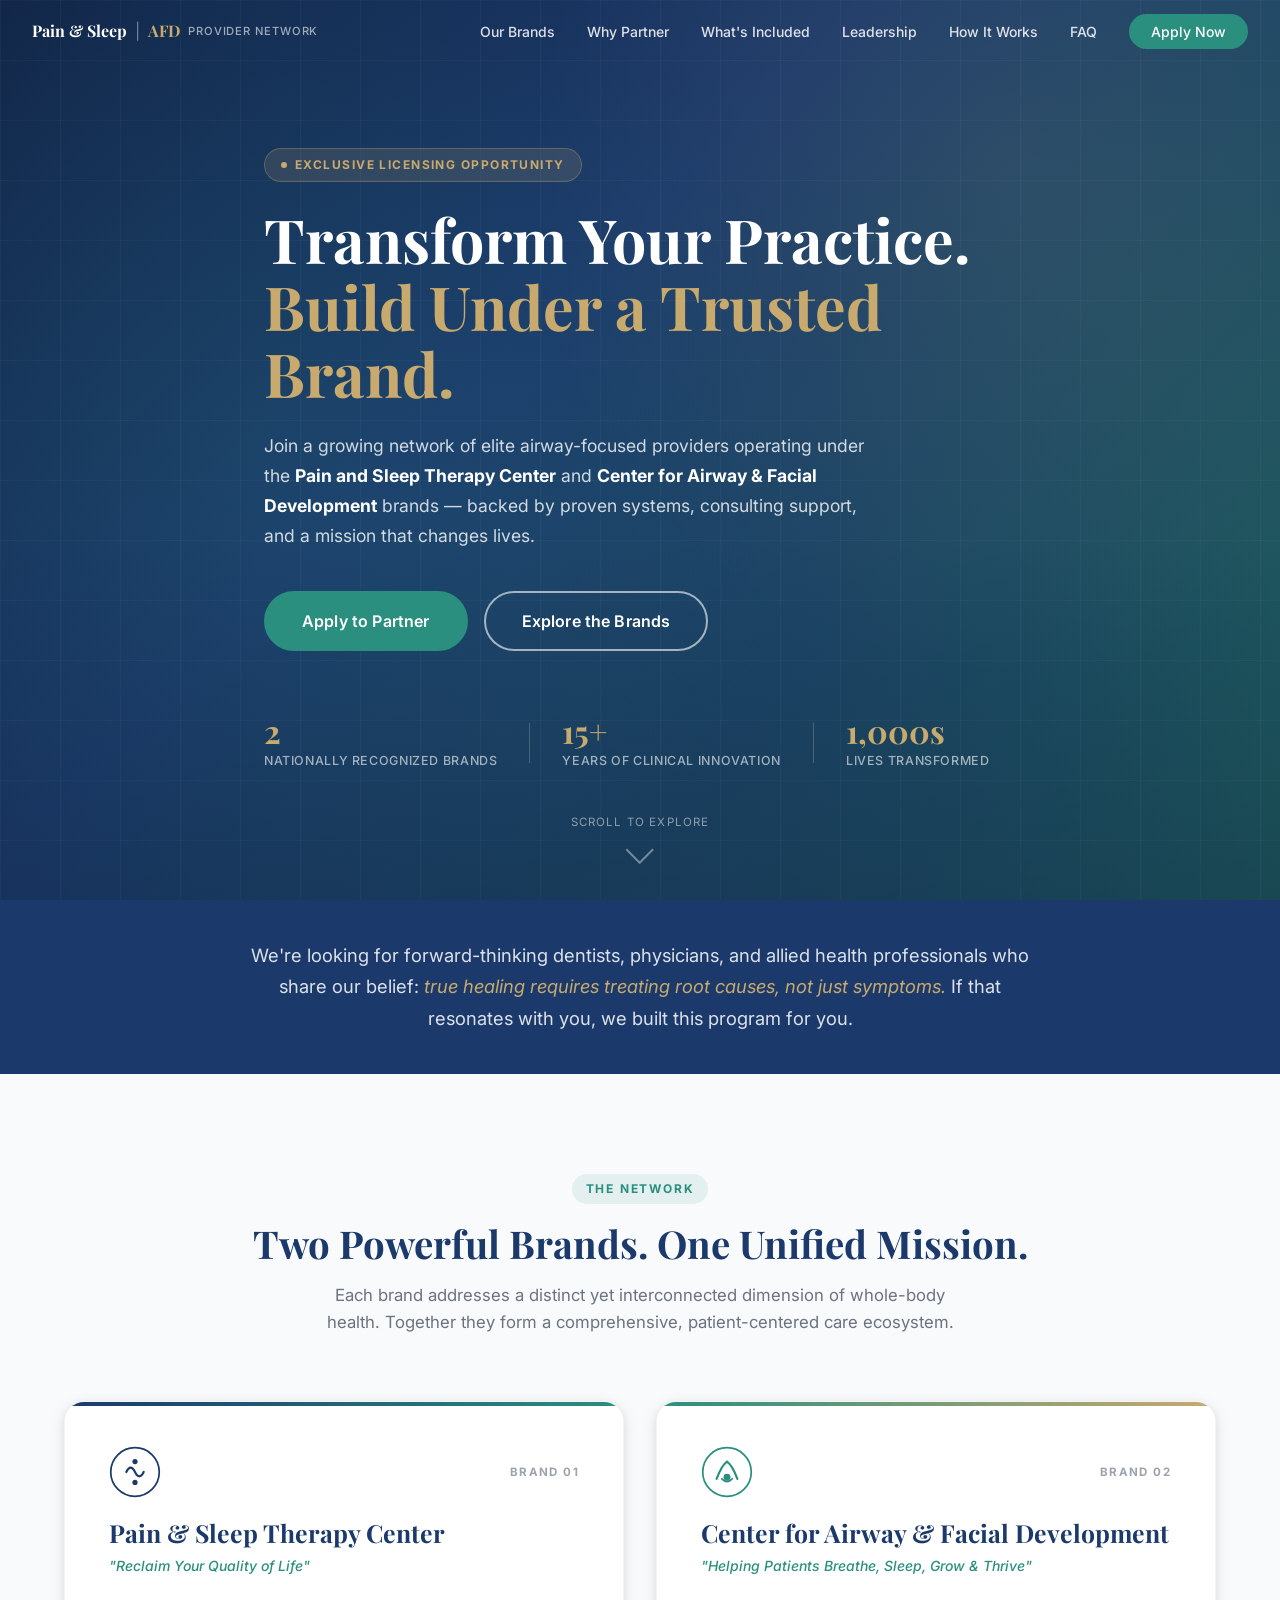
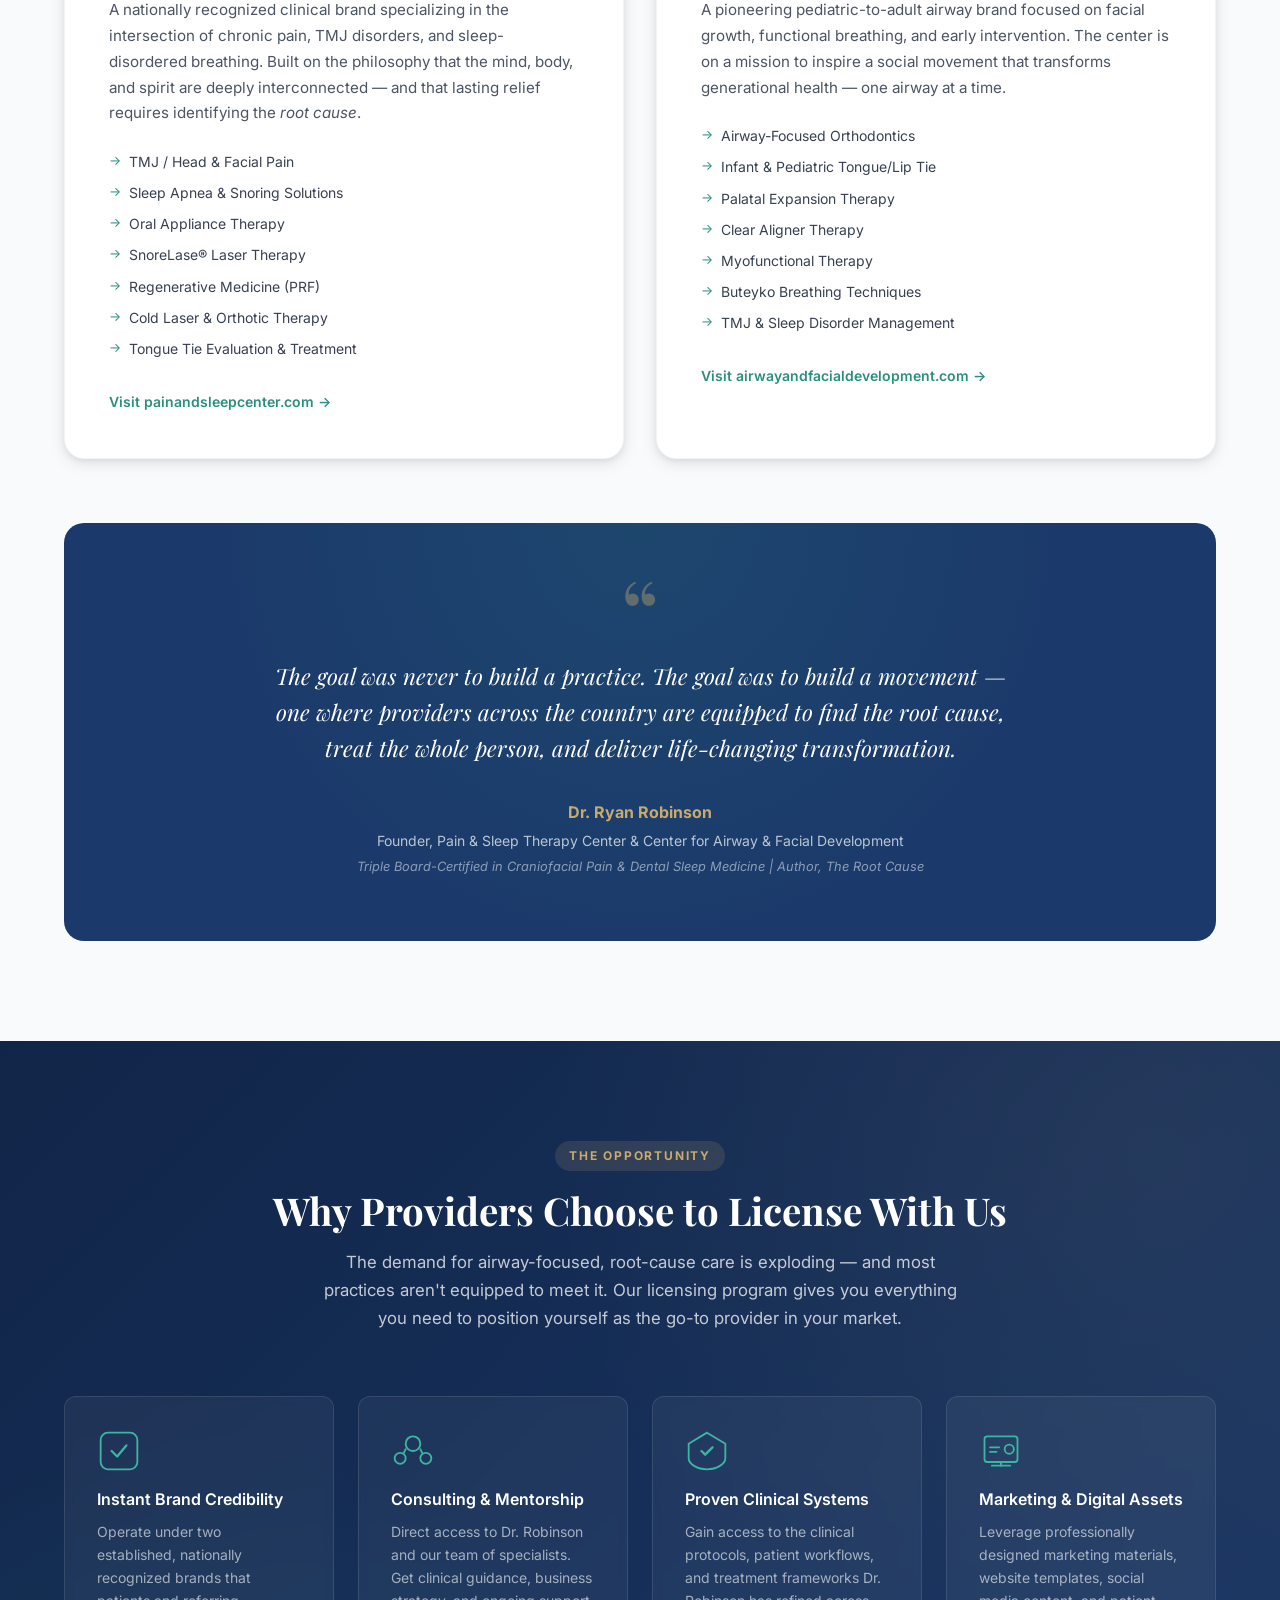
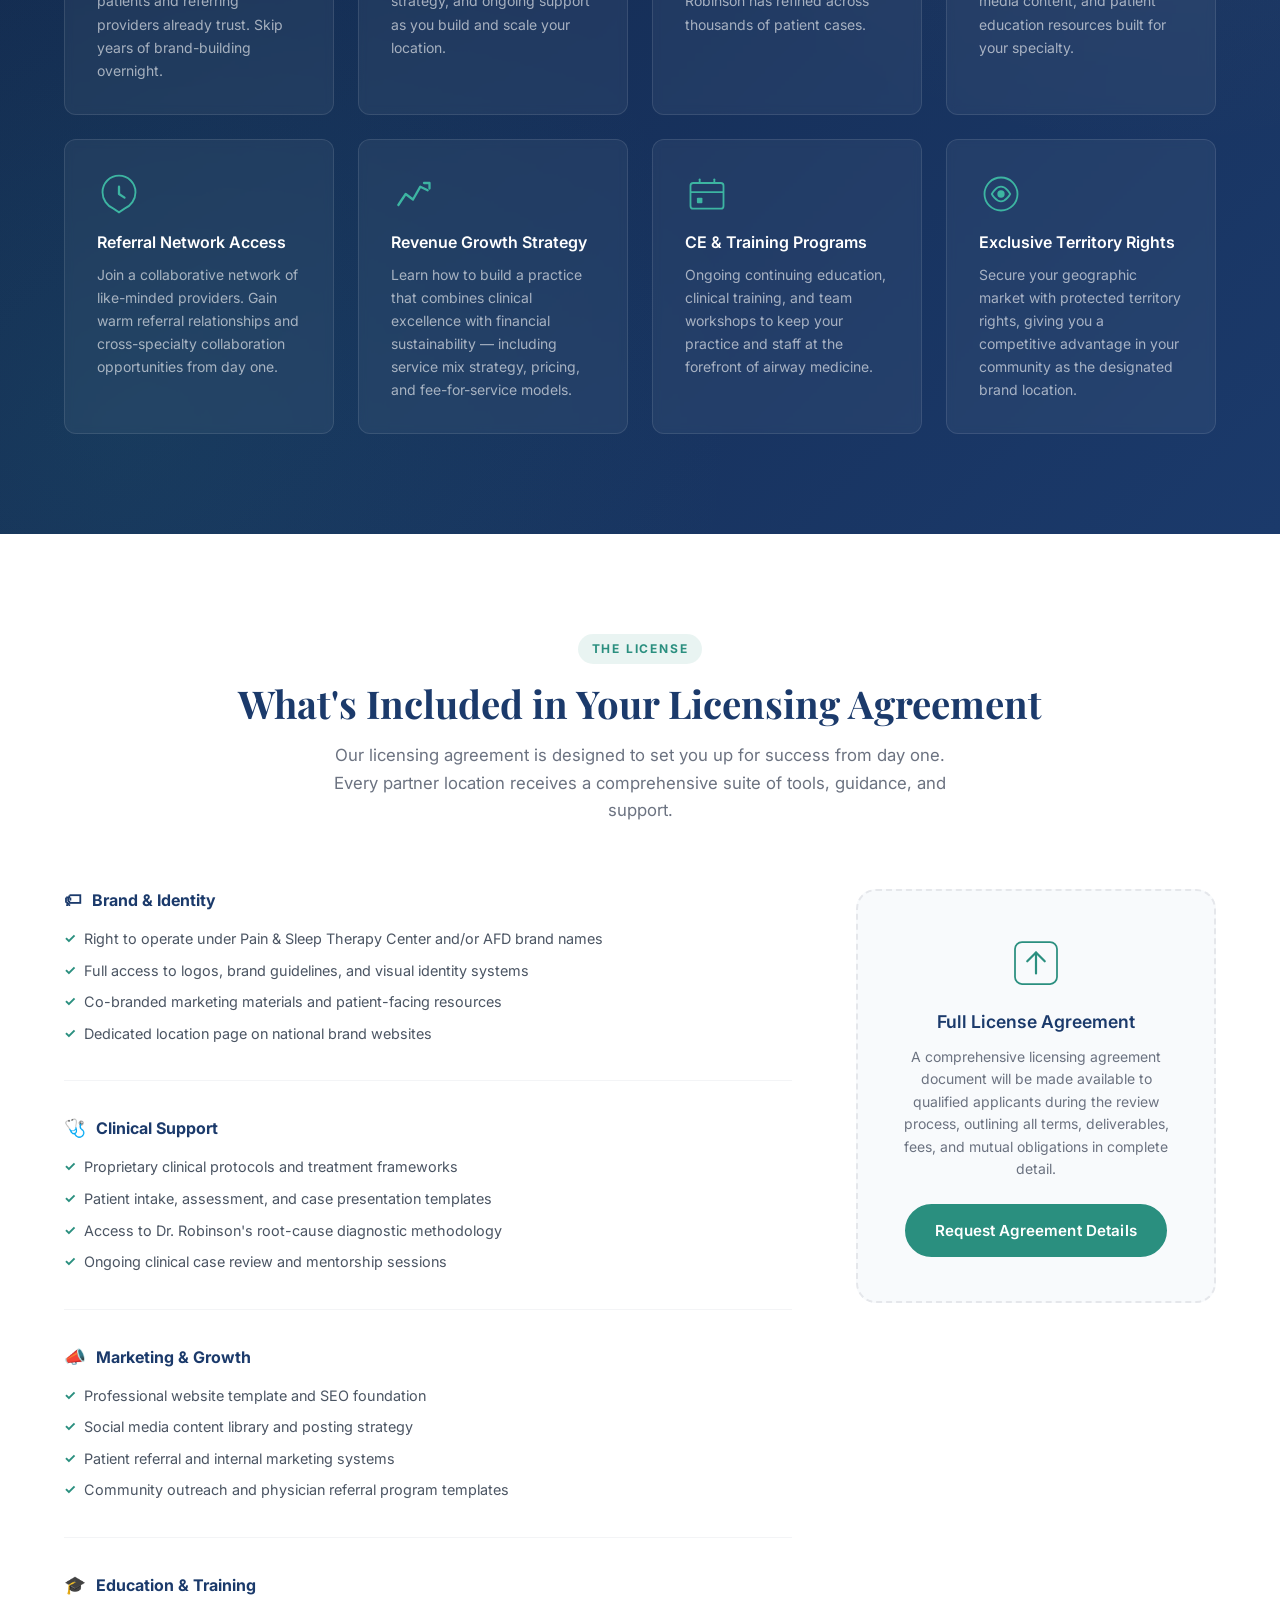
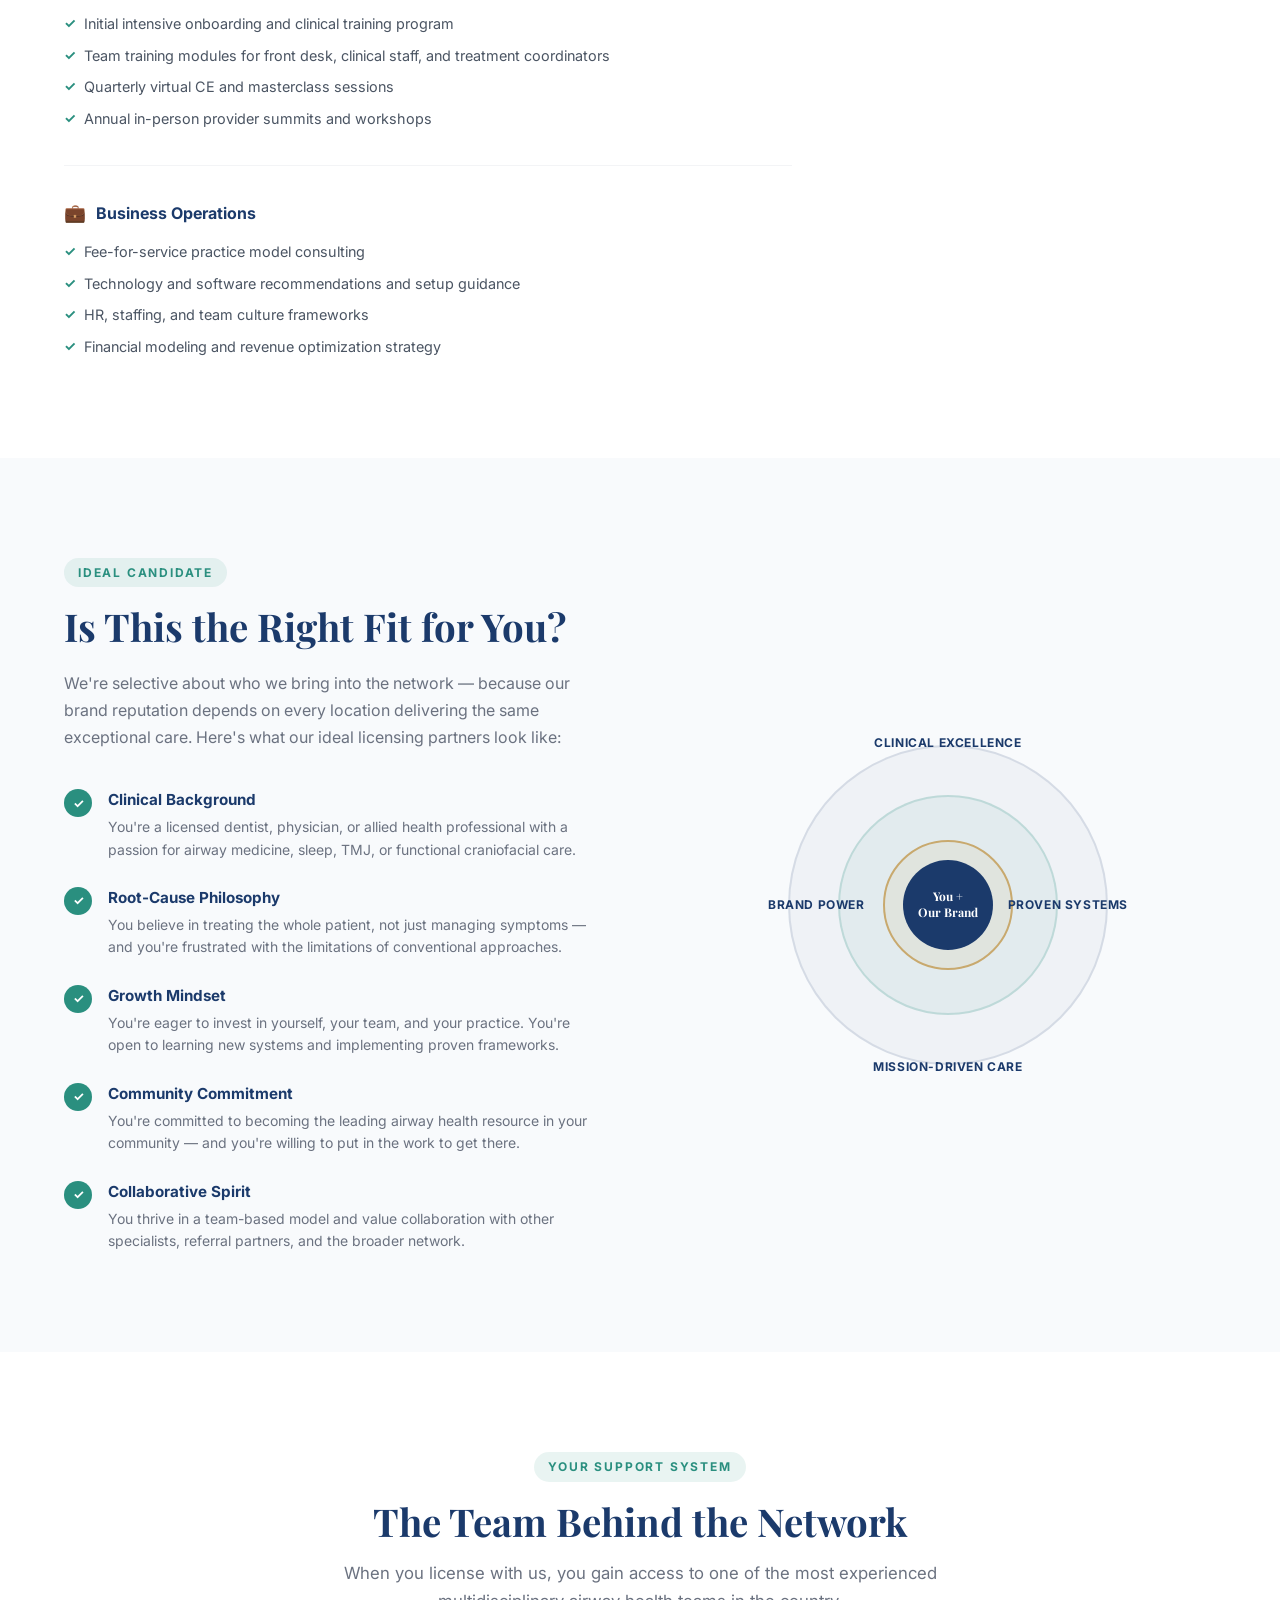
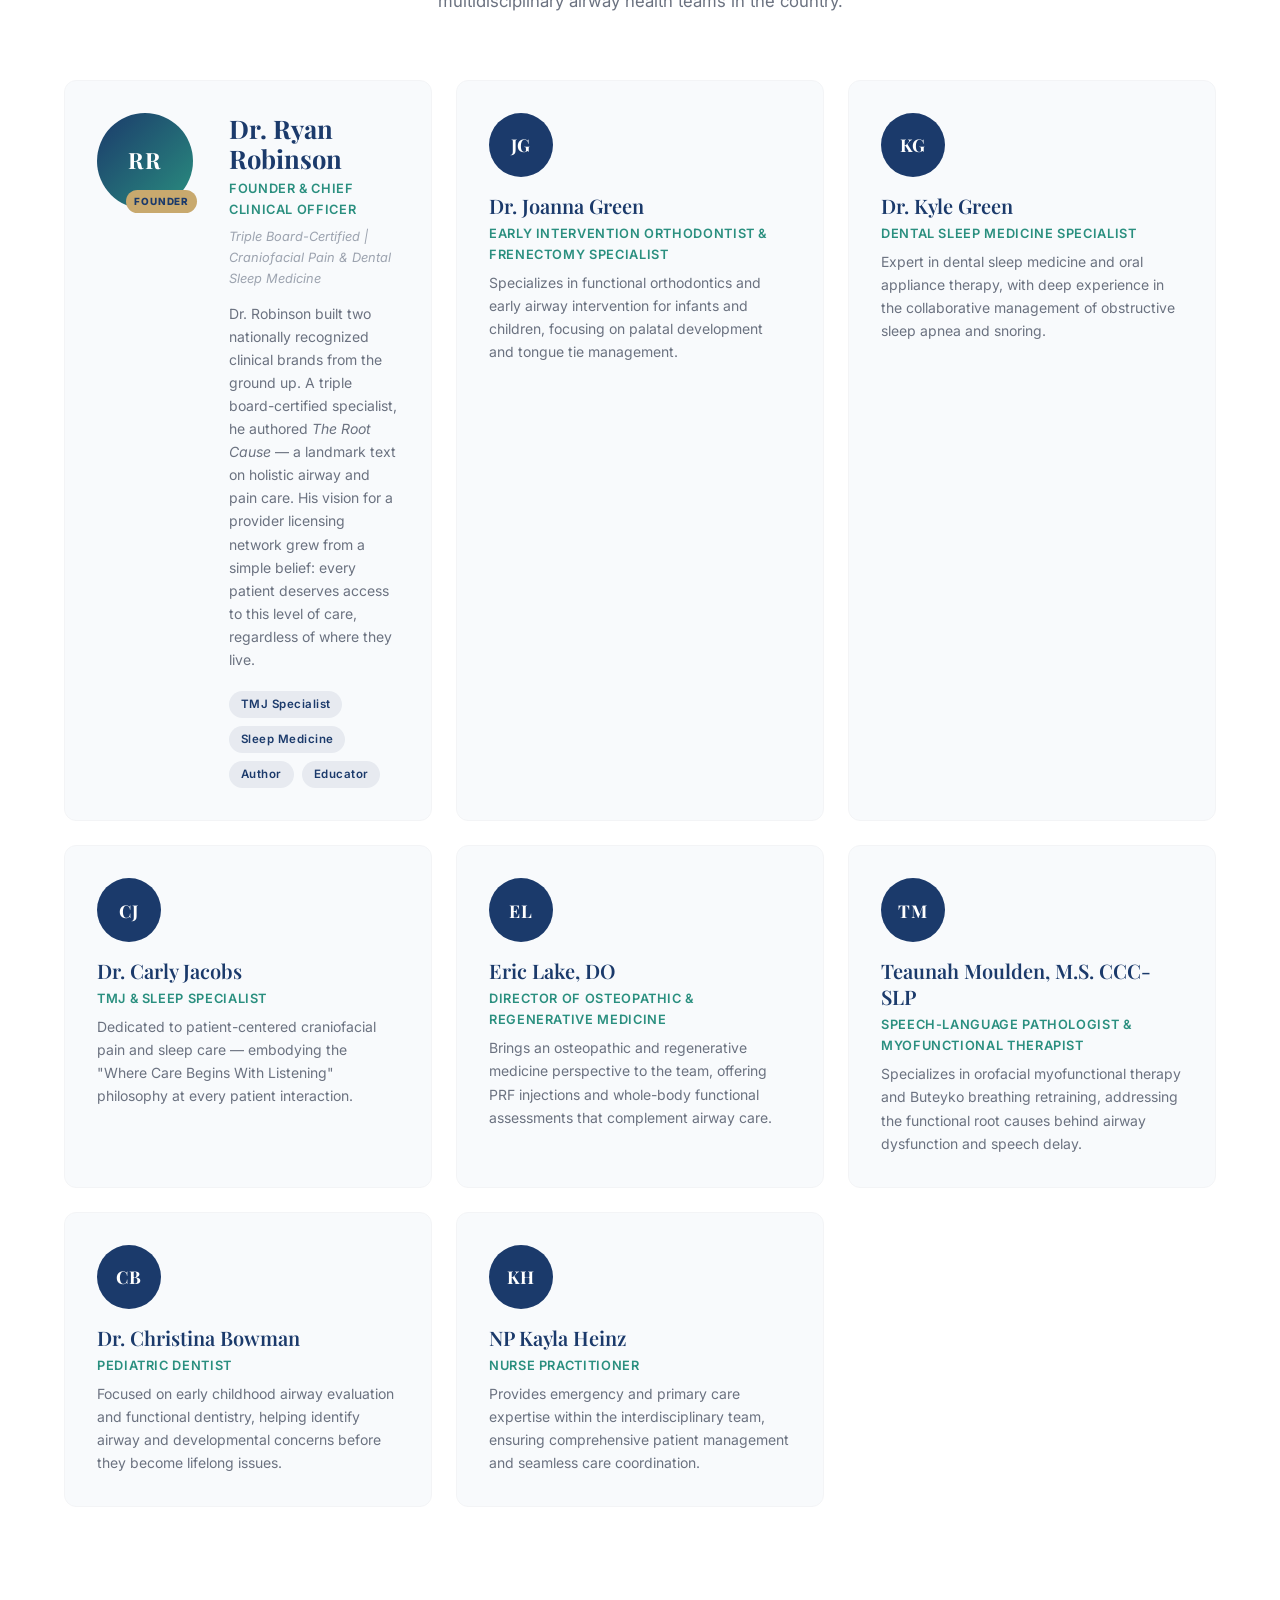
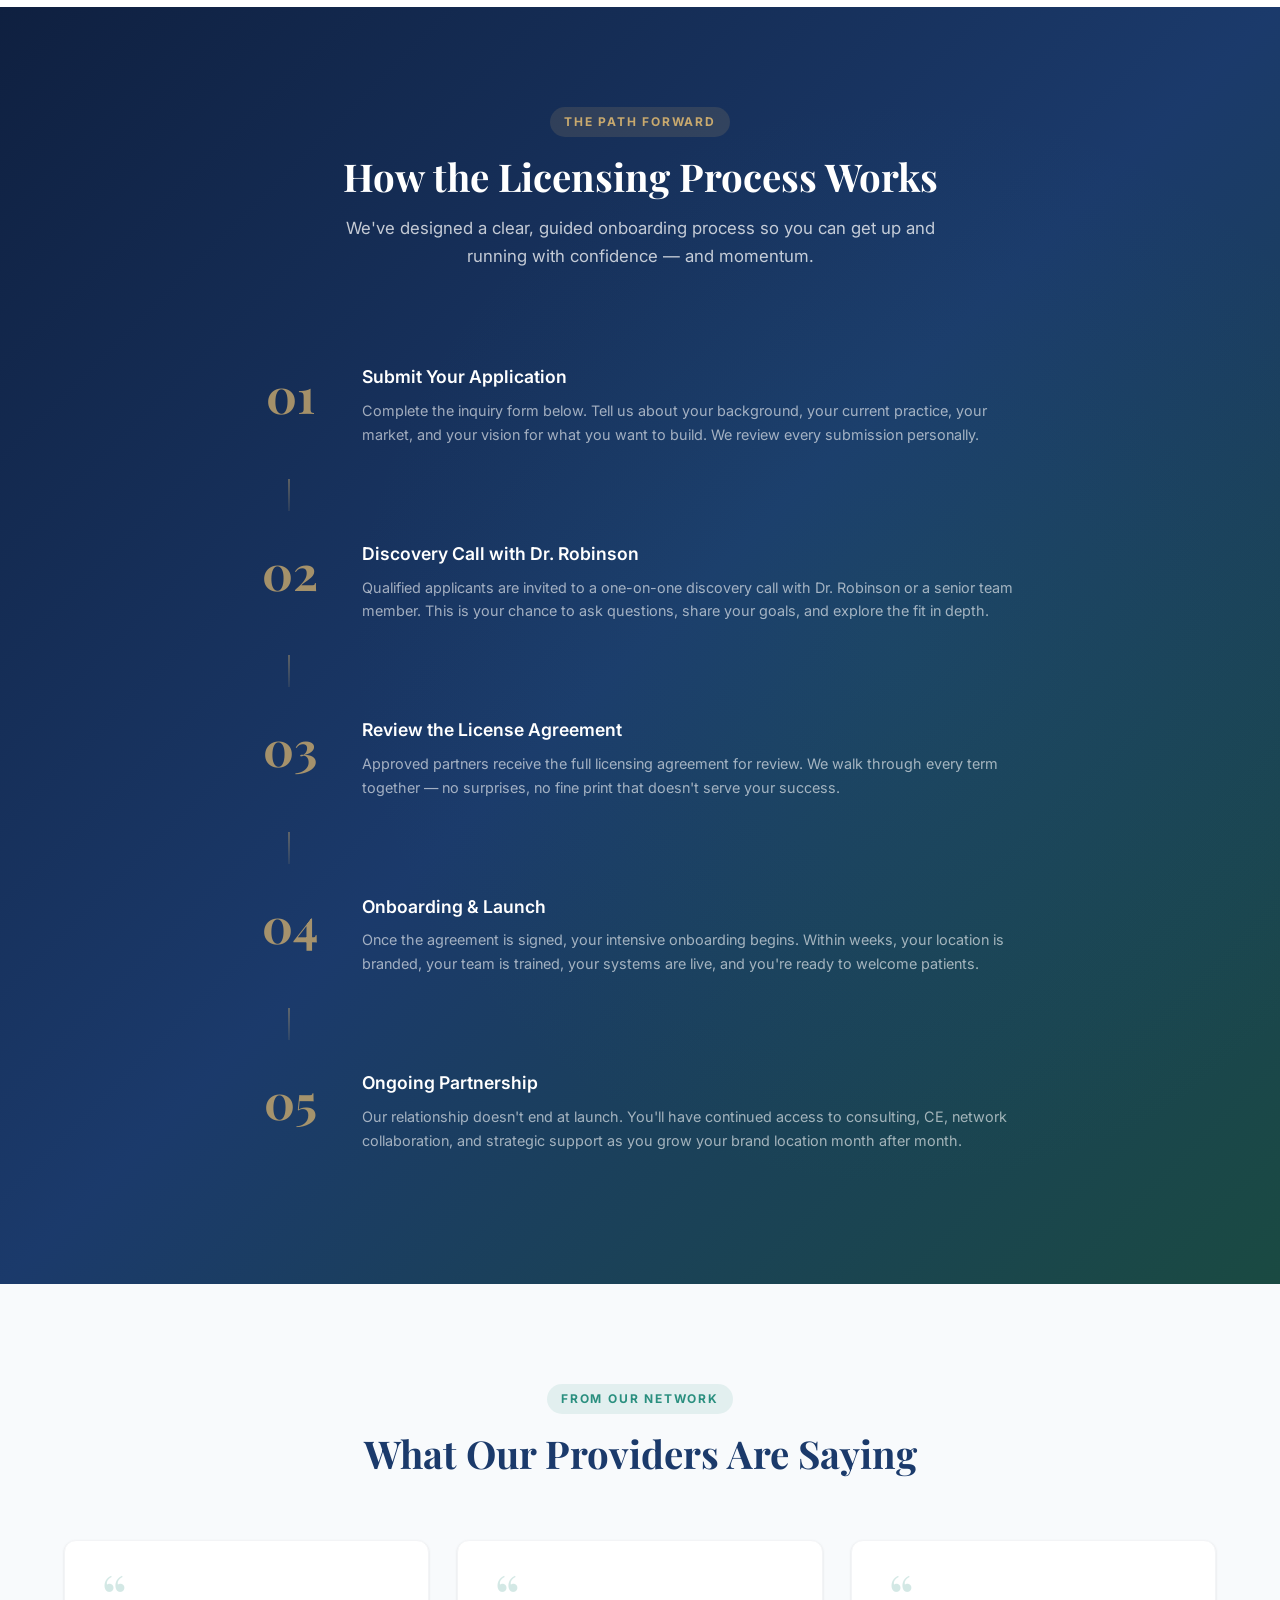
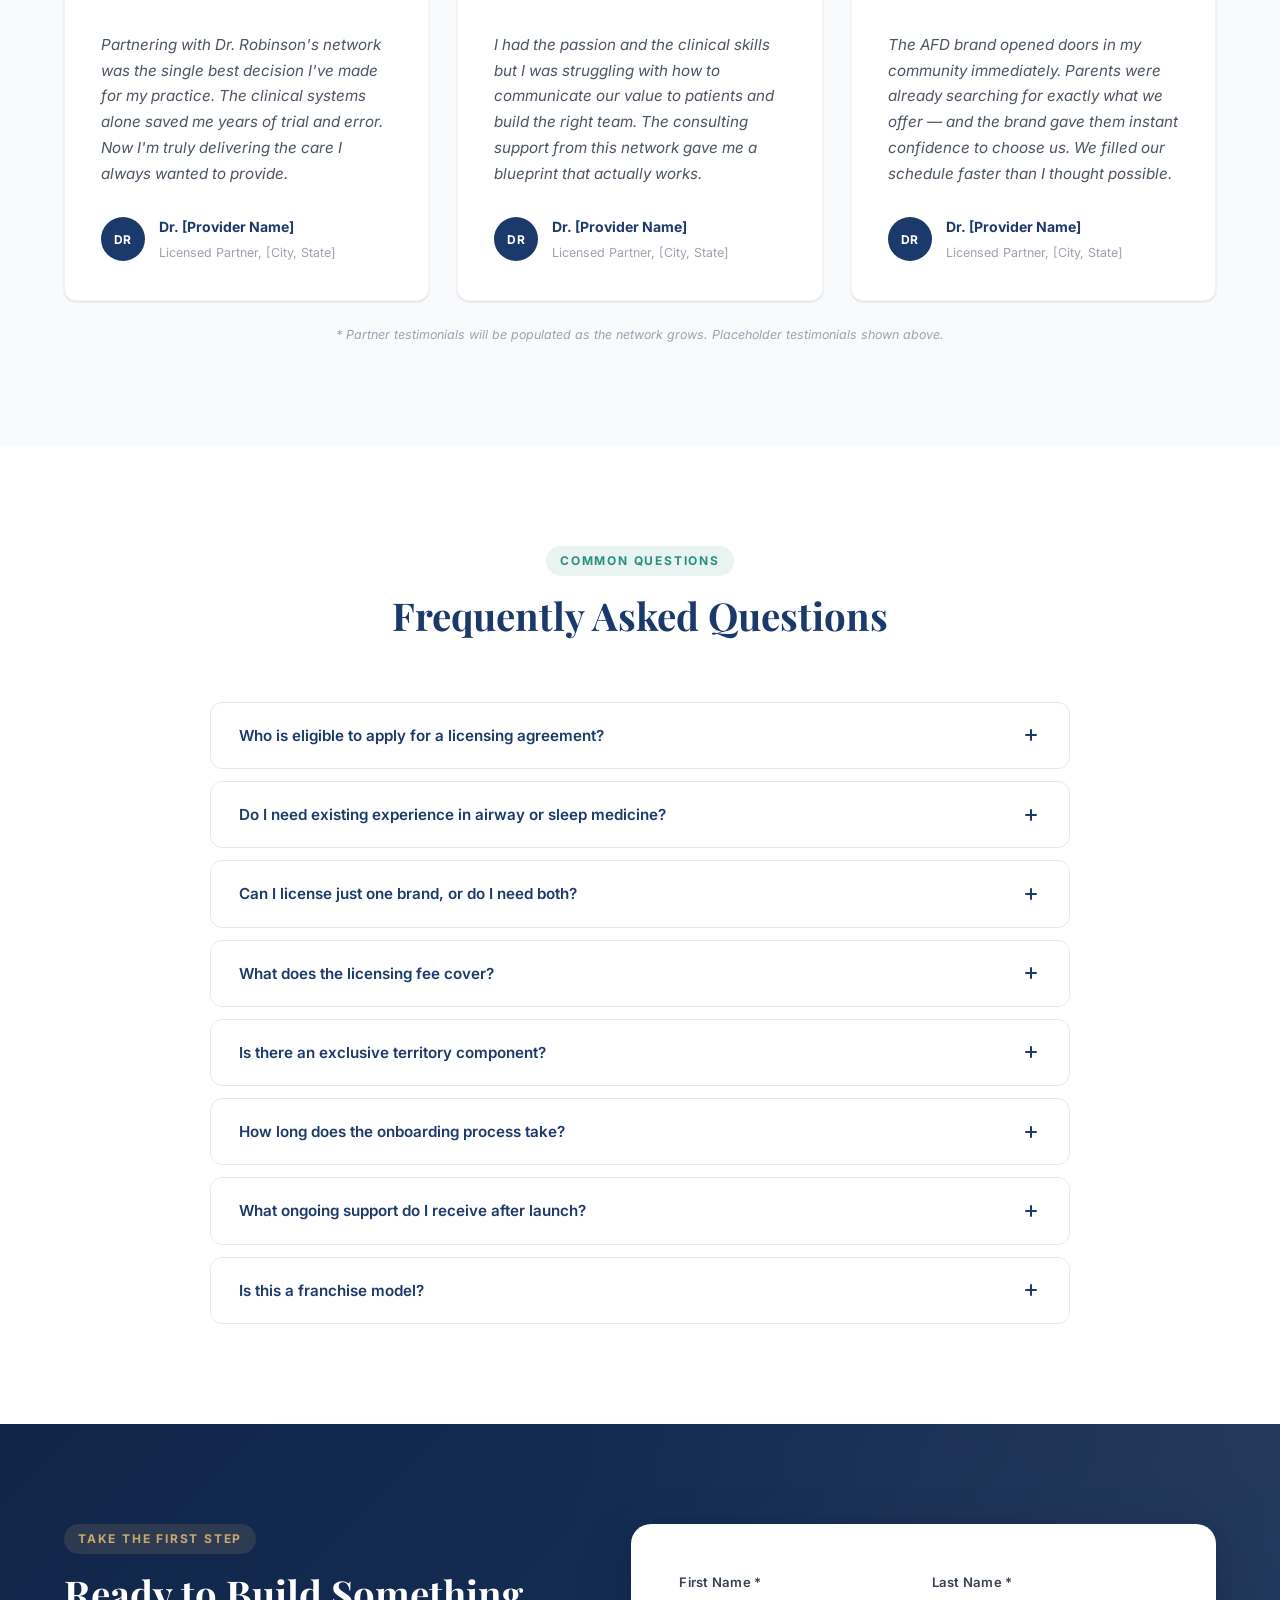
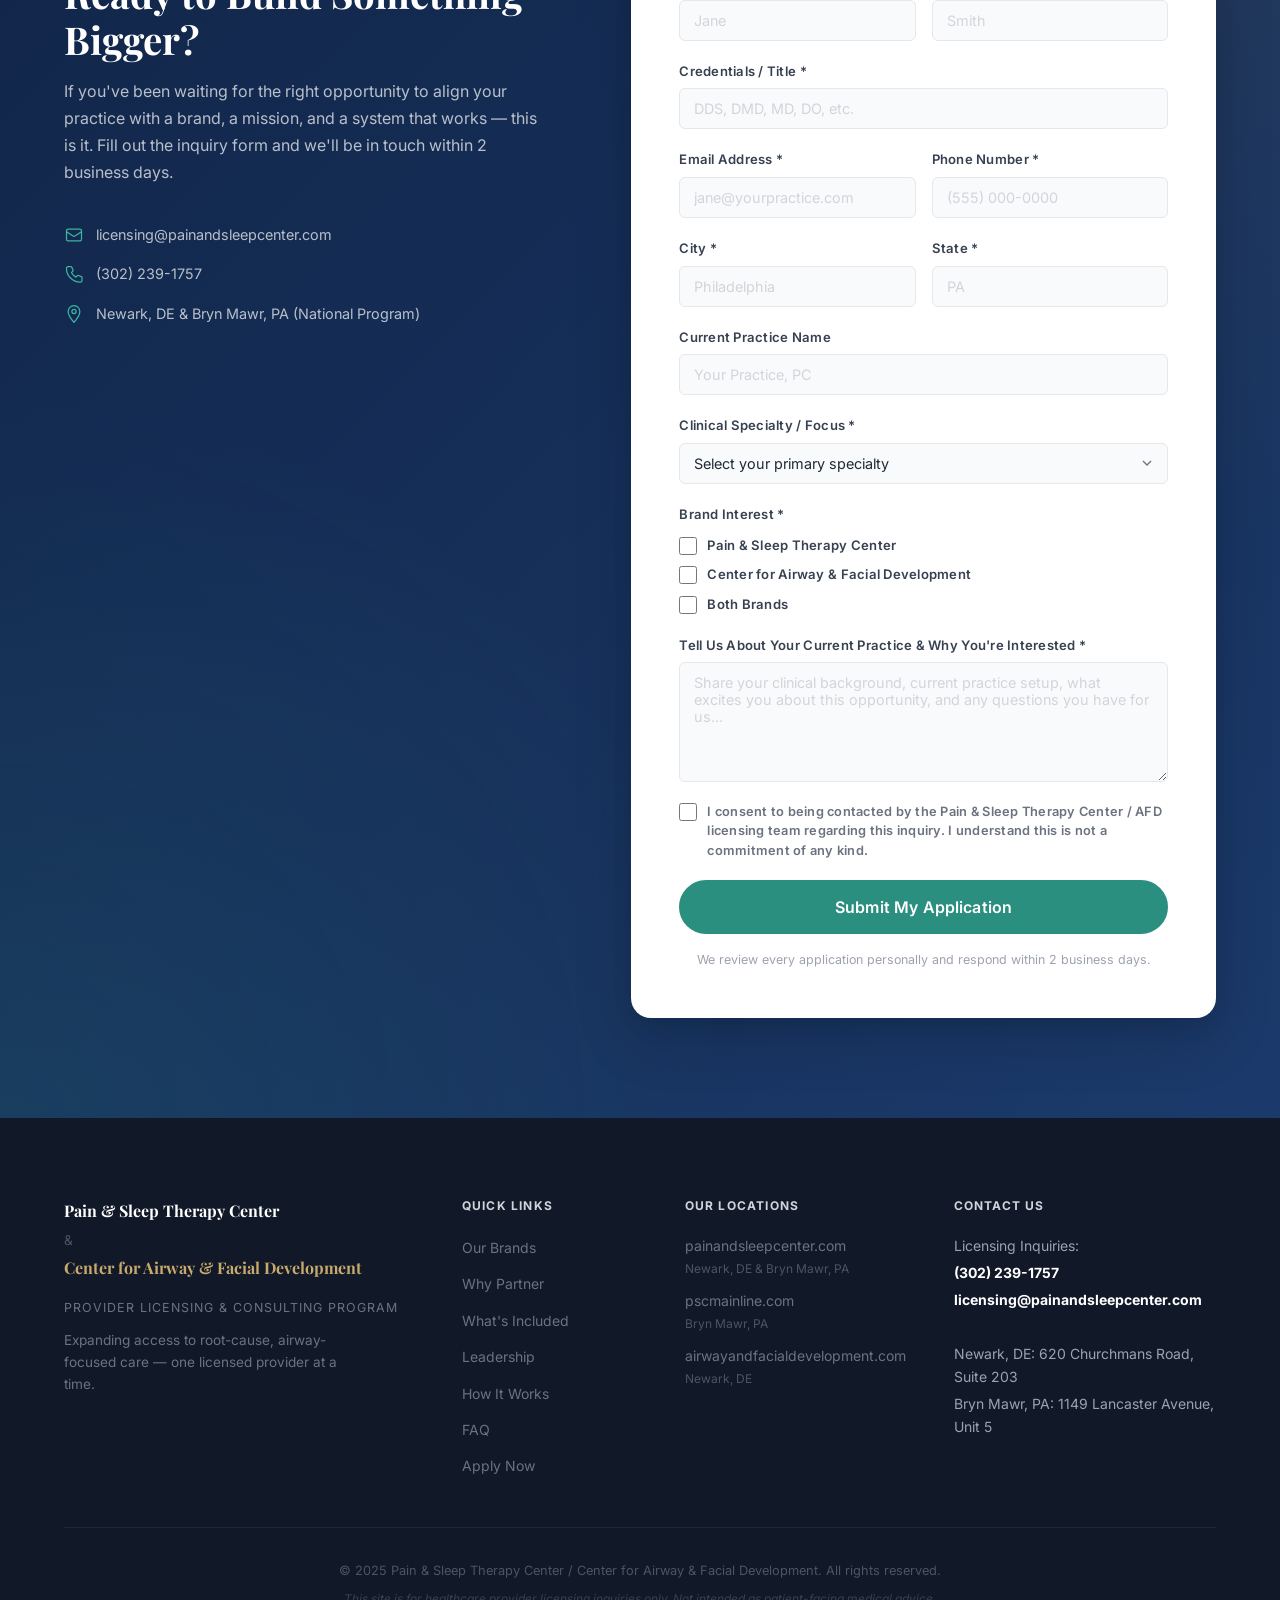
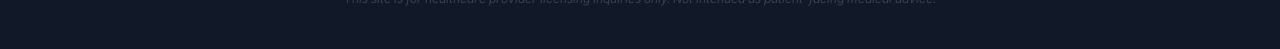
==== index.html @ d31850bd "Initial build: PSC/AFD Provider Licensing site Full-featured static site for the Pain & Sleep Therap" ====
<!DOCTYPE html>
<html lang="en">
<head>
  <meta charset="UTF-8" />
  <meta name="viewport" content="width=device-width, initial-scale=1.0" />
  <meta name="description" content="Join the Pain and Sleep Therapy Center and Center for Airway & Facial Development provider network. Licensing opportunities for like-minded clinicians ready to transform patient care." />
  <title>Provider Licensing Program | Pain &amp; Sleep Therapy Center &amp; AFD</title>
  <link rel="preconnect" href="https://fonts.googleapis.com" />
  <link rel="preconnect" href="https://fonts.gstatic.com" crossorigin />
  <link href="https://fonts.googleapis.com/css2?family=Playfair+Display:wght@400;600;700&family=Inter:wght@300;400;500;600;700&display=swap" rel="stylesheet" />
  <link rel="stylesheet" href="css/styles.css" />
</head>
<body>

  <!-- ======================================================
       NAVIGATION
  ====================================================== -->
  <header class="site-header" id="site-header">
    <nav class="nav-container">
      <div class="nav-logo">
        <span class="logo-psc">Pain &amp; Sleep</span>
        <span class="logo-divider">|</span>
        <span class="logo-afd">AFD</span>
        <span class="logo-sub">Provider Network</span>
      </div>
      <ul class="nav-links" id="nav-links">
        <li><a href="#brands">Our Brands</a></li>
        <li><a href="#why-partner">Why Partner</a></li>
        <li><a href="#included">What's Included</a></li>
        <li><a href="#team">Leadership</a></li>
        <li><a href="#process">How It Works</a></li>
        <li><a href="#faq">FAQ</a></li>
        <li><a href="#apply" class="nav-cta">Apply Now</a></li>
      </ul>
      <button class="nav-toggle" id="nav-toggle" aria-label="Toggle navigation">
        <span></span><span></span><span></span>
      </button>
    </nav>
  </header>

  <main>

    <!-- ======================================================
         HERO
    ====================================================== -->
    <section class="hero" id="hero">
      <div class="hero-overlay"></div>
      <div class="hero-content container">
        <div class="hero-badge">Exclusive Licensing Opportunity</div>
        <h1 class="hero-headline">
          Transform Your Practice.<br />
          <span class="headline-accent">Build Under a Trusted Brand.</span>
        </h1>
        <p class="hero-sub">
          Join a growing network of elite airway-focused providers operating under the
          <strong>Pain and Sleep Therapy Center</strong> and
          <strong>Center for Airway &amp; Facial Development</strong> brands —
          backed by proven systems, consulting support, and a mission that changes lives.
        </p>
        <div class="hero-actions">
          <a href="#apply" class="btn btn-primary btn-lg">Apply to Partner</a>
          <a href="#brands" class="btn btn-outline btn-lg">Explore the Brands</a>
        </div>
        <div class="hero-stats">
          <div class="stat">
            <span class="stat-num">2</span>
            <span class="stat-label">Nationally Recognized Brands</span>
          </div>
          <div class="stat-divider"></div>
          <div class="stat">
            <span class="stat-num">15+</span>
            <span class="stat-label">Years of Clinical Innovation</span>
          </div>
          <div class="stat-divider"></div>
          <div class="stat">
            <span class="stat-num">1,000s</span>
            <span class="stat-label">Lives Transformed</span>
          </div>
        </div>
      </div>
      <div class="hero-scroll-indicator">
        <span>Scroll to explore</span>
        <div class="scroll-arrow"></div>
      </div>
    </section>

    <!-- ======================================================
         INTRO STRIP
    ====================================================== -->
    <section class="intro-strip">
      <div class="container">
        <p class="intro-text">
          We're looking for forward-thinking dentists, physicians, and allied health professionals who share our belief:
          <em>true healing requires treating root causes, not just symptoms.</em>
          If that resonates with you, we built this program for you.
        </p>
      </div>
    </section>

    <!-- ======================================================
         OUR BRANDS
    ====================================================== -->
    <section class="brands" id="brands">
      <div class="container">
        <div class="section-header">
          <span class="section-label">The Network</span>
          <h2 class="section-title">Two Powerful Brands. One Unified Mission.</h2>
          <p class="section-desc">
            Each brand addresses a distinct yet interconnected dimension of whole-body health.
            Together they form a comprehensive, patient-centered care ecosystem.
          </p>
        </div>

        <div class="brands-grid">
          <!-- Brand 1: PSC -->
          <div class="brand-card brand-card--psc">
            <div class="brand-card-header">
              <div class="brand-icon brand-icon--psc">
                <svg viewBox="0 0 60 60" fill="none" xmlns="http://www.w3.org/2000/svg">
                  <circle cx="30" cy="30" r="28" stroke="currentColor" stroke-width="2"/>
                  <path d="M20 30 Q25 20 30 30 Q35 40 40 30" stroke="currentColor" stroke-width="2.5" stroke-linecap="round" fill="none"/>
                  <circle cx="30" cy="18" r="3" fill="currentColor"/>
                  <circle cx="30" cy="42" r="3" fill="currentColor"/>
                </svg>
              </div>
              <div class="brand-label">Brand 01</div>
            </div>
            <h3 class="brand-name">Pain &amp; Sleep Therapy Center</h3>
            <p class="brand-tagline">"Reclaim Your Quality of Life"</p>
            <p class="brand-desc">
              A nationally recognized clinical brand specializing in the intersection of chronic
              pain, TMJ disorders, and sleep-disordered breathing. Built on the philosophy that
              the mind, body, and spirit are deeply interconnected — and that lasting relief
              requires identifying the <em>root cause</em>.
            </p>
            <ul class="brand-services">
              <li>TMJ / Head &amp; Facial Pain</li>
              <li>Sleep Apnea &amp; Snoring Solutions</li>
              <li>Oral Appliance Therapy</li>
              <li>SnoreLase® Laser Therapy</li>
              <li>Regenerative Medicine (PRF)</li>
              <li>Cold Laser &amp; Orthotic Therapy</li>
              <li>Tongue Tie Evaluation &amp; Treatment</li>
            </ul>
            <div class="brand-cta">
              <a href="https://painandsleepcenter.com" target="_blank" rel="noopener" class="brand-link">
                Visit painandsleepcenter.com →
              </a>
            </div>
          </div>

          <!-- Brand 2: AFD -->
          <div class="brand-card brand-card--afd">
            <div class="brand-card-header">
              <div class="brand-icon brand-icon--afd">
                <svg viewBox="0 0 60 60" fill="none" xmlns="http://www.w3.org/2000/svg">
                  <circle cx="30" cy="30" r="28" stroke="currentColor" stroke-width="2"/>
                  <path d="M18 38 Q24 22 30 18 Q36 22 42 38" stroke="currentColor" stroke-width="2.5" stroke-linecap="round" fill="none"/>
                  <circle cx="30" cy="36" r="4" fill="currentColor"/>
                  <path d="M24 38 Q30 44 36 38" stroke="currentColor" stroke-width="2" stroke-linecap="round" fill="none"/>
                </svg>
              </div>
              <div class="brand-label">Brand 02</div>
            </div>
            <h3 class="brand-name">Center for Airway &amp; Facial Development</h3>
            <p class="brand-tagline">"Helping Patients Breathe, Sleep, Grow &amp; Thrive"</p>
            <p class="brand-desc">
              A pioneering pediatric-to-adult airway brand focused on facial growth,
              functional breathing, and early intervention. The center is on a mission to
              inspire a social movement that transforms generational health — one airway at a time.
            </p>
            <ul class="brand-services">
              <li>Airway-Focused Orthodontics</li>
              <li>Infant &amp; Pediatric Tongue/Lip Tie</li>
              <li>Palatal Expansion Therapy</li>
              <li>Clear Aligner Therapy</li>
              <li>Myofunctional Therapy</li>
              <li>Buteyko Breathing Techniques</li>
              <li>TMJ &amp; Sleep Disorder Management</li>
            </ul>
            <div class="brand-cta">
              <a href="https://airwayandfacialdevelopment.com" target="_blank" rel="noopener" class="brand-link">
                Visit airwayandfacialdevelopment.com →
              </a>
            </div>
          </div>
        </div>

        <!-- Founder Philosophy -->
        <div class="founder-quote">
          <div class="quote-mark">&ldquo;</div>
          <blockquote>
            The goal was never to build a practice. The goal was to build a movement —
            one where providers across the country are equipped to find the root cause,
            treat the whole person, and deliver life-changing transformation.
          </blockquote>
          <cite>
            <strong>Dr. Ryan Robinson</strong>
            <span>Founder, Pain &amp; Sleep Therapy Center &amp; Center for Airway &amp; Facial Development</span>
            <span class="cite-credentials">Triple Board-Certified in Craniofacial Pain &amp; Dental Sleep Medicine | Author, <em>The Root Cause</em></span>
          </cite>
        </div>
      </div>
    </section>

    <!-- ======================================================
         WHY PARTNER
    ====================================================== -->
    <section class="why-partner" id="why-partner">
      <div class="container">
        <div class="section-header section-header--light">
          <span class="section-label section-label--light">The Opportunity</span>
          <h2 class="section-title">Why Providers Choose to License With Us</h2>
          <p class="section-desc section-desc--light">
            The demand for airway-focused, root-cause care is exploding — and most practices
            aren't equipped to meet it. Our licensing program gives you everything you need
            to position yourself as the go-to provider in your market.
          </p>
        </div>

        <div class="benefits-grid">
          <div class="benefit-card">
            <div class="benefit-icon">
              <svg viewBox="0 0 48 48" fill="none" xmlns="http://www.w3.org/2000/svg">
                <rect x="4" y="4" width="40" height="40" rx="8" stroke="currentColor" stroke-width="2"/>
                <path d="M16 24 L22 30 L32 18" stroke="currentColor" stroke-width="2.5" stroke-linecap="round" stroke-linejoin="round"/>
              </svg>
            </div>
            <h4>Instant Brand Credibility</h4>
            <p>Operate under two established, nationally recognized brands that patients and referring providers already trust. Skip years of brand-building overnight.</p>
          </div>
          <div class="benefit-card">
            <div class="benefit-icon">
              <svg viewBox="0 0 48 48" fill="none" xmlns="http://www.w3.org/2000/svg">
                <circle cx="24" cy="16" r="8" stroke="currentColor" stroke-width="2"/>
                <circle cx="10" cy="32" r="6" stroke="currentColor" stroke-width="2"/>
                <circle cx="38" cy="32" r="6" stroke="currentColor" stroke-width="2"/>
                <path d="M16 22 L14 26" stroke="currentColor" stroke-width="2" stroke-linecap="round"/>
                <path d="M32 22 L34 26" stroke="currentColor" stroke-width="2" stroke-linecap="round"/>
              </svg>
            </div>
            <h4>Consulting &amp; Mentorship</h4>
            <p>Direct access to Dr. Robinson and our team of specialists. Get clinical guidance, business strategy, and ongoing support as you build and scale your location.</p>
          </div>
          <div class="benefit-card">
            <div class="benefit-icon">
              <svg viewBox="0 0 48 48" fill="none" xmlns="http://www.w3.org/2000/svg">
                <path d="M24 4 L44 16 L44 32 C44 38 35 44 24 44 C13 44 4 38 4 32 L4 16 Z" stroke="currentColor" stroke-width="2" fill="none"/>
                <path d="M18 24 L22 28 L30 20" stroke="currentColor" stroke-width="2.5" stroke-linecap="round" stroke-linejoin="round"/>
              </svg>
            </div>
            <h4>Proven Clinical Systems</h4>
            <p>Gain access to the clinical protocols, patient workflows, and treatment frameworks Dr. Robinson has refined across thousands of patient cases.</p>
          </div>
          <div class="benefit-card">
            <div class="benefit-icon">
              <svg viewBox="0 0 48 48" fill="none" xmlns="http://www.w3.org/2000/svg">
                <rect x="6" y="8" width="36" height="28" rx="3" stroke="currentColor" stroke-width="2"/>
                <path d="M14 40 L34 40" stroke="currentColor" stroke-width="2" stroke-linecap="round"/>
                <path d="M24 36 L24 40" stroke="currentColor" stroke-width="2" stroke-linecap="round"/>
                <path d="M12 20 L22 20 M12 25 L19 25" stroke="currentColor" stroke-width="2" stroke-linecap="round"/>
                <circle cx="33" cy="22" r="5" stroke="currentColor" stroke-width="2"/>
              </svg>
            </div>
            <h4>Marketing &amp; Digital Assets</h4>
            <p>Leverage professionally designed marketing materials, website templates, social media content, and patient education resources built for your specialty.</p>
          </div>
          <div class="benefit-card">
            <div class="benefit-icon">
              <svg viewBox="0 0 48 48" fill="none" xmlns="http://www.w3.org/2000/svg">
                <path d="M24 4 C14 4 6 12 6 22 C6 30 11 37 18 40 L24 44 L30 40 C37 37 42 30 42 22 C42 12 34 4 24 4 Z" stroke="currentColor" stroke-width="2" fill="none"/>
                <path d="M24 16 L24 24 L30 28" stroke="currentColor" stroke-width="2.5" stroke-linecap="round" stroke-linejoin="round"/>
              </svg>
            </div>
            <h4>Referral Network Access</h4>
            <p>Join a collaborative network of like-minded providers. Gain warm referral relationships and cross-specialty collaboration opportunities from day one.</p>
          </div>
          <div class="benefit-card">
            <div class="benefit-icon">
              <svg viewBox="0 0 48 48" fill="none" xmlns="http://www.w3.org/2000/svg">
                <path d="M8 36 L16 24 L24 30 L32 16 L40 20" stroke="currentColor" stroke-width="2.5" stroke-linecap="round" stroke-linejoin="round"/>
                <path d="M36 12 L42 12 L42 18" stroke="currentColor" stroke-width="2.5" stroke-linecap="round" stroke-linejoin="round"/>
              </svg>
            </div>
            <h4>Revenue Growth Strategy</h4>
            <p>Learn how to build a practice that combines clinical excellence with financial sustainability — including service mix strategy, pricing, and fee-for-service models.</p>
          </div>
          <div class="benefit-card">
            <div class="benefit-icon">
              <svg viewBox="0 0 48 48" fill="none" xmlns="http://www.w3.org/2000/svg">
                <rect x="6" y="12" width="36" height="28" rx="3" stroke="currentColor" stroke-width="2"/>
                <path d="M16 12 L16 8" stroke="currentColor" stroke-width="2" stroke-linecap="round"/>
                <path d="M32 12 L32 8" stroke="currentColor" stroke-width="2" stroke-linecap="round"/>
                <path d="M6 22 L42 22" stroke="currentColor" stroke-width="2"/>
                <rect x="13" y="28" width="6" height="6" rx="1" fill="currentColor"/>
              </svg>
            </div>
            <h4>CE &amp; Training Programs</h4>
            <p>Ongoing continuing education, clinical training, and team workshops to keep your practice and staff at the forefront of airway medicine.</p>
          </div>
          <div class="benefit-card">
            <div class="benefit-icon">
              <svg viewBox="0 0 48 48" fill="none" xmlns="http://www.w3.org/2000/svg">
                <circle cx="24" cy="24" r="18" stroke="currentColor" stroke-width="2"/>
                <path d="M14 24 C14 24 18 16 24 16 C30 16 34 24 34 24 C34 24 30 32 24 32 C18 32 14 24 14 24Z" stroke="currentColor" stroke-width="2" fill="none"/>
                <circle cx="24" cy="24" r="4" fill="currentColor"/>
              </svg>
            </div>
            <h4>Exclusive Territory Rights</h4>
            <p>Secure your geographic market with protected territory rights, giving you a competitive advantage in your community as the designated brand location.</p>
          </div>
        </div>
      </div>
    </section>

    <!-- ======================================================
         WHAT'S INCLUDED
    ====================================================== -->
    <section class="included" id="included">
      <div class="container">
        <div class="section-header">
          <span class="section-label">The License</span>
          <h2 class="section-title">What's Included in Your Licensing Agreement</h2>
          <p class="section-desc">
            Our licensing agreement is designed to set you up for success from day one.
            Every partner location receives a comprehensive suite of tools, guidance, and support.
          </p>
        </div>

        <div class="included-layout">
          <div class="included-list">
            <div class="included-category">
              <h4 class="included-cat-title">
                <span class="included-cat-icon">🏷</span>
                Brand &amp; Identity
              </h4>
              <ul>
                <li>Right to operate under Pain &amp; Sleep Therapy Center and/or AFD brand names</li>
                <li>Full access to logos, brand guidelines, and visual identity systems</li>
                <li>Co-branded marketing materials and patient-facing resources</li>
                <li>Dedicated location page on national brand websites</li>
              </ul>
            </div>
            <div class="included-category">
              <h4 class="included-cat-title">
                <span class="included-cat-icon">🩺</span>
                Clinical Support
              </h4>
              <ul>
                <li>Proprietary clinical protocols and treatment frameworks</li>
                <li>Patient intake, assessment, and case presentation templates</li>
                <li>Access to Dr. Robinson's root-cause diagnostic methodology</li>
                <li>Ongoing clinical case review and mentorship sessions</li>
              </ul>
            </div>
            <div class="included-category">
              <h4 class="included-cat-title">
                <span class="included-cat-icon">📣</span>
                Marketing &amp; Growth
              </h4>
              <ul>
                <li>Professional website template and SEO foundation</li>
                <li>Social media content library and posting strategy</li>
                <li>Patient referral and internal marketing systems</li>
                <li>Community outreach and physician referral program templates</li>
              </ul>
            </div>
            <div class="included-category">
              <h4 class="included-cat-title">
                <span class="included-cat-icon">🎓</span>
                Education &amp; Training
              </h4>
              <ul>
                <li>Initial intensive onboarding and clinical training program</li>
                <li>Team training modules for front desk, clinical staff, and treatment coordinators</li>
                <li>Quarterly virtual CE and masterclass sessions</li>
                <li>Annual in-person provider summits and workshops</li>
              </ul>
            </div>
            <div class="included-category">
              <h4 class="included-cat-title">
                <span class="included-cat-icon">💼</span>
                Business Operations
              </h4>
              <ul>
                <li>Fee-for-service practice model consulting</li>
                <li>Technology and software recommendations and setup guidance</li>
                <li>HR, staffing, and team culture frameworks</li>
                <li>Financial modeling and revenue optimization strategy</li>
              </ul>
            </div>
          </div>

          <div class="included-upload-notice">
            <div class="upload-card">
              <div class="upload-icon">
                <svg viewBox="0 0 64 64" fill="none" xmlns="http://www.w3.org/2000/svg">
                  <rect x="8" y="8" width="48" height="48" rx="8" stroke="currentColor" stroke-width="2"/>
                  <path d="M32 20 L32 44" stroke="currentColor" stroke-width="2.5" stroke-linecap="round"/>
                  <path d="M22 30 L32 20 L42 30" stroke="currentColor" stroke-width="2.5" stroke-linecap="round" stroke-linejoin="round"/>
                </svg>
              </div>
              <h4>Full License Agreement</h4>
              <p>
                A comprehensive licensing agreement document will be made available
                to qualified applicants during the review process, outlining all terms,
                deliverables, fees, and mutual obligations in complete detail.
              </p>
              <a href="#apply" class="btn btn-primary">Request Agreement Details</a>
            </div>
          </div>
        </div>
      </div>
    </section>

    <!-- ======================================================
         WHO WE'RE LOOKING FOR
    ====================================================== -->
    <section class="ideal-partner">
      <div class="container">
        <div class="ideal-inner">
          <div class="ideal-text">
            <span class="section-label">Ideal Candidate</span>
            <h2 class="section-title">Is This the Right Fit for You?</h2>
            <p>
              We're selective about who we bring into the network — because our brand
              reputation depends on every location delivering the same exceptional care.
              Here's what our ideal licensing partners look like:
            </p>
            <div class="ideal-checks">
              <div class="ideal-check">
                <span class="check-icon">✓</span>
                <div>
                  <strong>Clinical Background</strong>
                  <p>You're a licensed dentist, physician, or allied health professional with a passion for airway medicine, sleep, TMJ, or functional craniofacial care.</p>
                </div>
              </div>
              <div class="ideal-check">
                <span class="check-icon">✓</span>
                <div>
                  <strong>Root-Cause Philosophy</strong>
                  <p>You believe in treating the whole patient, not just managing symptoms — and you're frustrated with the limitations of conventional approaches.</p>
                </div>
              </div>
              <div class="ideal-check">
                <span class="check-icon">✓</span>
                <div>
                  <strong>Growth Mindset</strong>
                  <p>You're eager to invest in yourself, your team, and your practice. You're open to learning new systems and implementing proven frameworks.</p>
                </div>
              </div>
              <div class="ideal-check">
                <span class="check-icon">✓</span>
                <div>
                  <strong>Community Commitment</strong>
                  <p>You're committed to becoming the leading airway health resource in your community — and you're willing to put in the work to get there.</p>
                </div>
              </div>
              <div class="ideal-check">
                <span class="check-icon">✓</span>
                <div>
                  <strong>Collaborative Spirit</strong>
                  <p>You thrive in a team-based model and value collaboration with other specialists, referral partners, and the broader network.</p>
                </div>
              </div>
            </div>
          </div>
          <div class="ideal-visual">
            <div class="ideal-visual-inner">
              <div class="visual-ring visual-ring--1"></div>
              <div class="visual-ring visual-ring--2"></div>
              <div class="visual-ring visual-ring--3"></div>
              <div class="visual-center">
                <span class="visual-center-text">You +<br/>Our Brand</span>
              </div>
              <div class="visual-label visual-label--top">Clinical Excellence</div>
              <div class="visual-label visual-label--right">Proven Systems</div>
              <div class="visual-label visual-label--bottom">Mission-Driven Care</div>
              <div class="visual-label visual-label--left">Brand Power</div>
            </div>
          </div>
        </div>
      </div>
    </section>

    <!-- ======================================================
         LEADERSHIP TEAM
    ====================================================== -->
    <section class="team" id="team">
      <div class="container">
        <div class="section-header">
          <span class="section-label">Your Support System</span>
          <h2 class="section-title">The Team Behind the Network</h2>
          <p class="section-desc">
            When you license with us, you gain access to one of the most experienced
            multidisciplinary airway health teams in the country.
          </p>
        </div>

        <div class="team-grid">
          <!-- Dr. Ryan Robinson -->
          <div class="team-card team-card--featured">
            <div class="team-avatar team-avatar--featured">
              <div class="avatar-initials">RR</div>
              <div class="avatar-badge">Founder</div>
            </div>
            <div class="team-info">
              <h3 class="team-name">Dr. Ryan Robinson</h3>
              <p class="team-title">Founder &amp; Chief Clinical Officer</p>
              <p class="team-creds">Triple Board-Certified | Craniofacial Pain &amp; Dental Sleep Medicine</p>
              <p class="team-bio">
                Dr. Robinson built two nationally recognized clinical brands from the ground up.
                A triple board-certified specialist, he authored <em>The Root Cause</em> — a
                landmark text on holistic airway and pain care. His vision for a provider licensing
                network grew from a simple belief: every patient deserves access to this level of care,
                regardless of where they live.
              </p>
              <div class="team-tags">
                <span>TMJ Specialist</span>
                <span>Sleep Medicine</span>
                <span>Author</span>
                <span>Educator</span>
              </div>
            </div>
          </div>

          <!-- Dr. Joanna Green -->
          <div class="team-card">
            <div class="team-avatar">
              <div class="avatar-initials">JG</div>
            </div>
            <h4 class="team-name">Dr. Joanna Green</h4>
            <p class="team-title">Early Intervention Orthodontist &amp; Frenectomy Specialist</p>
            <p class="team-bio">Specializes in functional orthodontics and early airway intervention for infants and children, focusing on palatal development and tongue tie management.</p>
          </div>

          <!-- Dr. Kyle Green -->
          <div class="team-card">
            <div class="team-avatar">
              <div class="avatar-initials">KG</div>
            </div>
            <h4 class="team-name">Dr. Kyle Green</h4>
            <p class="team-title">Dental Sleep Medicine Specialist</p>
            <p class="team-bio">Expert in dental sleep medicine and oral appliance therapy, with deep experience in the collaborative management of obstructive sleep apnea and snoring.</p>
          </div>

          <!-- Dr. Carly Jacobs -->
          <div class="team-card">
            <div class="team-avatar">
              <div class="avatar-initials">CJ</div>
            </div>
            <h4 class="team-name">Dr. Carly Jacobs</h4>
            <p class="team-title">TMJ &amp; Sleep Specialist</p>
            <p class="team-bio">Dedicated to patient-centered craniofacial pain and sleep care — embodying the "Where Care Begins With Listening" philosophy at every patient interaction.</p>
          </div>

          <!-- Eric Lake, DO -->
          <div class="team-card">
            <div class="team-avatar">
              <div class="avatar-initials">EL</div>
            </div>
            <h4 class="team-name">Eric Lake, DO</h4>
            <p class="team-title">Director of Osteopathic &amp; Regenerative Medicine</p>
            <p class="team-bio">Brings an osteopathic and regenerative medicine perspective to the team, offering PRF injections and whole-body functional assessments that complement airway care.</p>
          </div>

          <!-- Teaunah Moulden -->
          <div class="team-card">
            <div class="team-avatar">
              <div class="avatar-initials">TM</div>
            </div>
            <h4 class="team-name">Teaunah Moulden, M.S. CCC-SLP</h4>
            <p class="team-title">Speech-Language Pathologist &amp; Myofunctional Therapist</p>
            <p class="team-bio">Specializes in orofacial myofunctional therapy and Buteyko breathing retraining, addressing the functional root causes behind airway dysfunction and speech delay.</p>
          </div>

          <!-- Dr. Christina Bowman -->
          <div class="team-card">
            <div class="team-avatar">
              <div class="avatar-initials">CB</div>
            </div>
            <h4 class="team-name">Dr. Christina Bowman</h4>
            <p class="team-title">Pediatric Dentist</p>
            <p class="team-bio">Focused on early childhood airway evaluation and functional dentistry, helping identify airway and developmental concerns before they become lifelong issues.</p>
          </div>

          <!-- NP Kayla Heinz -->
          <div class="team-card">
            <div class="team-avatar">
              <div class="avatar-initials">KH</div>
            </div>
            <h4 class="team-name">NP Kayla Heinz</h4>
            <p class="team-title">Nurse Practitioner</p>
            <p class="team-bio">Provides emergency and primary care expertise within the interdisciplinary team, ensuring comprehensive patient management and seamless care coordination.</p>
          </div>
        </div>
      </div>
    </section>

    <!-- ======================================================
         HOW IT WORKS
    ====================================================== -->
    <section class="process" id="process">
      <div class="container">
        <div class="section-header section-header--light">
          <span class="section-label section-label--light">The Path Forward</span>
          <h2 class="section-title">How the Licensing Process Works</h2>
          <p class="section-desc section-desc--light">
            We've designed a clear, guided onboarding process so you can get up and running
            with confidence — and momentum.
          </p>
        </div>

        <div class="process-steps">
          <div class="process-step">
            <div class="step-number">01</div>
            <div class="step-content">
              <h4>Submit Your Application</h4>
              <p>
                Complete the inquiry form below. Tell us about your background, your current
                practice, your market, and your vision for what you want to build. We review
                every submission personally.
              </p>
            </div>
          </div>
          <div class="process-connector"></div>
          <div class="process-step">
            <div class="step-number">02</div>
            <div class="step-content">
              <h4>Discovery Call with Dr. Robinson</h4>
              <p>
                Qualified applicants are invited to a one-on-one discovery call with
                Dr. Robinson or a senior team member. This is your chance to ask questions,
                share your goals, and explore the fit in depth.
              </p>
            </div>
          </div>
          <div class="process-connector"></div>
          <div class="process-step">
            <div class="step-number">03</div>
            <div class="step-content">
              <h4>Review the License Agreement</h4>
              <p>
                Approved partners receive the full licensing agreement for review.
                We walk through every term together — no surprises, no fine print that
                doesn't serve your success.
              </p>
            </div>
          </div>
          <div class="process-connector"></div>
          <div class="process-step">
            <div class="step-number">04</div>
            <div class="step-content">
              <h4>Onboarding &amp; Launch</h4>
              <p>
                Once the agreement is signed, your intensive onboarding begins. Within
                weeks, your location is branded, your team is trained, your systems are
                live, and you're ready to welcome patients.
              </p>
            </div>
          </div>
          <div class="process-connector"></div>
          <div class="process-step">
            <div class="step-number">05</div>
            <div class="step-content">
              <h4>Ongoing Partnership</h4>
              <p>
                Our relationship doesn't end at launch. You'll have continued access to
                consulting, CE, network collaboration, and strategic support as you grow
                your brand location month after month.
              </p>
            </div>
          </div>
        </div>
      </div>
    </section>

    <!-- ======================================================
         TESTIMONIALS / SOCIAL PROOF
    ====================================================== -->
    <section class="testimonials">
      <div class="container">
        <div class="section-header">
          <span class="section-label">From Our Network</span>
          <h2 class="section-title">What Our Providers Are Saying</h2>
        </div>
        <div class="testimonials-grid">
          <div class="testimonial-card">
            <div class="testimonial-quote-mark">&ldquo;</div>
            <p class="testimonial-text">
              Partnering with Dr. Robinson's network was the single best decision I've made
              for my practice. The clinical systems alone saved me years of trial and error.
              Now I'm truly delivering the care I always wanted to provide.
            </p>
            <div class="testimonial-author">
              <div class="author-avatar">
                <span>DR</span>
              </div>
              <div class="author-info">
                <strong>Dr. [Provider Name]</strong>
                <span>Licensed Partner, [City, State]</span>
              </div>
            </div>
          </div>
          <div class="testimonial-card">
            <div class="testimonial-quote-mark">&ldquo;</div>
            <p class="testimonial-text">
              I had the passion and the clinical skills but I was struggling with how
              to communicate our value to patients and build the right team. The
              consulting support from this network gave me a blueprint that actually works.
            </p>
            <div class="testimonial-author">
              <div class="author-avatar">
                <span>DR</span>
              </div>
              <div class="author-info">
                <strong>Dr. [Provider Name]</strong>
                <span>Licensed Partner, [City, State]</span>
              </div>
            </div>
          </div>
          <div class="testimonial-card">
            <div class="testimonial-quote-mark">&ldquo;</div>
            <p class="testimonial-text">
              The AFD brand opened doors in my community immediately. Parents were
              already searching for exactly what we offer — and the brand gave them
              instant confidence to choose us. We filled our schedule faster than
              I thought possible.
            </p>
            <div class="testimonial-author">
              <div class="author-avatar">
                <span>DR</span>
              </div>
              <div class="author-info">
                <strong>Dr. [Provider Name]</strong>
                <span>Licensed Partner, [City, State]</span>
              </div>
            </div>
          </div>
        </div>
        <p class="testimonials-note">
          * Partner testimonials will be populated as the network grows. Placeholder testimonials shown above.
        </p>
      </div>
    </section>

    <!-- ======================================================
         FAQ
    ====================================================== -->
    <section class="faq" id="faq">
      <div class="container">
        <div class="section-header">
          <span class="section-label">Common Questions</span>
          <h2 class="section-title">Frequently Asked Questions</h2>
        </div>

        <div class="faq-grid">
          <div class="faq-item">
            <button class="faq-question" aria-expanded="false">
              Who is eligible to apply for a licensing agreement?
              <span class="faq-icon"></span>
            </button>
            <div class="faq-answer">
              <p>
                We work primarily with licensed dentists, dental specialists, physicians, and in some
                cases allied health professionals who have a clinical interest in or existing practice
                in airway medicine, TMJ, sleep disorders, or craniofacial health. We evaluate each
                applicant individually based on their background, market, and vision.
              </p>
            </div>
          </div>
          <div class="faq-item">
            <button class="faq-question" aria-expanded="false">
              Do I need existing experience in airway or sleep medicine?
              <span class="faq-icon"></span>
            </button>
            <div class="faq-answer">
              <p>
                Not necessarily. Some of our most successful partners come from general dentistry or
                primary care backgrounds and have transitioned into this specialty with our guidance.
                What matters most is your commitment to the mission, openness to learning, and
                dedication to patient-centered care.
              </p>
            </div>
          </div>
          <div class="faq-item">
            <button class="faq-question" aria-expanded="false">
              Can I license just one brand, or do I need both?
              <span class="faq-icon"></span>
            </button>
            <div class="faq-answer">
              <p>
                Both options are available depending on your clinical focus and market. You may
                choose to license the Pain &amp; Sleep Therapy Center brand, the Center for Airway
                &amp; Facial Development brand, or both. Many partners find that operating under
                both brands significantly expands their patient referral pathways and market reach.
              </p>
            </div>
          </div>
          <div class="faq-item">
            <button class="faq-question" aria-expanded="false">
              What does the licensing fee cover?
              <span class="faq-icon"></span>
            </button>
            <div class="faq-answer">
              <p>
                The full fee structure is detailed in the licensing agreement provided to approved
                applicants. At a high level, it covers brand rights, onboarding, clinical training,
                marketing assets, ongoing consulting access, and network membership. We believe in
                complete transparency — there are no hidden fees.
              </p>
            </div>
          </div>
          <div class="faq-item">
            <button class="faq-question" aria-expanded="false">
              Is there an exclusive territory component?
              <span class="faq-icon"></span>
            </button>
            <div class="faq-answer">
              <p>
                Yes. We offer protected territory rights as part of the licensing agreement,
                ensuring you are the designated brand location in your geographic market.
                Territory availability is assessed during the application and discovery process.
              </p>
            </div>
          </div>
          <div class="faq-item">
            <button class="faq-question" aria-expanded="false">
              How long does the onboarding process take?
              <span class="faq-icon"></span>
            </button>
            <div class="faq-answer">
              <p>
                Onboarding timelines vary depending on the state of your current practice and
                how much new infrastructure needs to be built. Most partners are fully onboarded
                and seeing patients under the new brand within 60–90 days of signing their agreement.
              </p>
            </div>
          </div>
          <div class="faq-item">
            <button class="faq-question" aria-expanded="false">
              What ongoing support do I receive after launch?
              <span class="faq-icon"></span>
            </button>
            <div class="faq-answer">
              <p>
                Ongoing support includes access to quarterly virtual CE sessions, annual in-person
                summits, a private partner network, regular consulting check-ins, marketing support,
                and clinical case review. We're invested in your long-term success, not just your launch.
              </p>
            </div>
          </div>
          <div class="faq-item">
            <button class="faq-question" aria-expanded="false">
              Is this a franchise model?
              <span class="faq-icon"></span>
            </button>
            <div class="faq-answer">
              <p>
                No. This is a licensing and consulting partnership model — not a franchise. You
                maintain full ownership and clinical autonomy of your practice. We provide the brand,
                systems, and support; you operate with the independence and flexibility of a
                private practice owner.
              </p>
            </div>
          </div>
        </div>
      </div>
    </section>

    <!-- ======================================================
         APPLY / CONTACT FORM
    ====================================================== -->
    <section class="apply" id="apply">
      <div class="container">
        <div class="apply-inner">
          <div class="apply-text">
            <span class="section-label section-label--light">Take the First Step</span>
            <h2 class="section-title apply-title">Ready to Build Something Bigger?</h2>
            <p>
              If you've been waiting for the right opportunity to align your practice with
              a brand, a mission, and a system that works — this is it. Fill out the
              inquiry form and we'll be in touch within 2 business days.
            </p>
            <div class="apply-contact-info">
              <div class="contact-detail">
                <svg viewBox="0 0 24 24" fill="none" xmlns="http://www.w3.org/2000/svg">
                  <path d="M3 8L10.9 13.3C11.6 13.8 12.4 13.8 13.1 13.3L21 8M5 19H19C20.1 19 21 18.1 21 17V7C21 5.9 20.1 5 19 5H5C3.9 5 3 5.9 3 7V17C3 18.1 3.9 19 5 19Z" stroke="currentColor" stroke-width="1.5" stroke-linecap="round" stroke-linejoin="round"/>
                </svg>
                <span>licensing@painandsleepcenter.com</span>
              </div>
              <div class="contact-detail">
                <svg viewBox="0 0 24 24" fill="none" xmlns="http://www.w3.org/2000/svg">
                  <path d="M3 5C3 3.9 3.9 3 5 3H8.3C8.8 3 9.2 3.3 9.4 3.8L10.8 7.3C11 7.8 10.9 8.4 10.5 8.7L8.9 10.3C10.1 12.6 12 14.5 14.3 15.7L15.9 14.1C16.3 13.7 16.8 13.6 17.3 13.8L20.8 15.2C21.3 15.4 21.6 15.9 21.6 16.4V19.7C21.6 20.8 20.7 21.7 19.6 21.7C10.4 21.7 2.9 14.2 2.9 5H3Z" stroke="currentColor" stroke-width="1.5" stroke-linecap="round" stroke-linejoin="round"/>
                </svg>
                <span>(302) 239-1757</span>
              </div>
              <div class="contact-detail">
                <svg viewBox="0 0 24 24" fill="none" xmlns="http://www.w3.org/2000/svg">
                  <path d="M12 2C8.1 2 5 5.1 5 9C5 14.3 12 22 12 22C12 22 19 14.3 19 9C19 5.1 15.9 2 12 2ZM12 11.5C10.6 11.5 9.5 10.4 9.5 9C9.5 7.6 10.6 6.5 12 6.5C13.4 6.5 14.5 7.6 14.5 9C14.5 10.4 13.4 11.5 12 11.5Z" stroke="currentColor" stroke-width="1.5" stroke-linecap="round" stroke-linejoin="round"/>
                </svg>
                <span>Newark, DE &amp; Bryn Mawr, PA (National Program)</span>
              </div>
            </div>
          </div>

          <form class="apply-form" id="apply-form" novalidate>
            <div class="form-row">
              <div class="form-group">
                <label for="first-name">First Name *</label>
                <input type="text" id="first-name" name="first_name" required placeholder="Jane" />
              </div>
              <div class="form-group">
                <label for="last-name">Last Name *</label>
                <input type="text" id="last-name" name="last_name" required placeholder="Smith" />
              </div>
            </div>
            <div class="form-group">
              <label for="credentials">Credentials / Title *</label>
              <input type="text" id="credentials" name="credentials" required placeholder="DDS, DMD, MD, DO, etc." />
            </div>
            <div class="form-row">
              <div class="form-group">
                <label for="email">Email Address *</label>
                <input type="email" id="email" name="email" required placeholder="jane@yourpractice.com" />
              </div>
              <div class="form-group">
                <label for="phone">Phone Number *</label>
                <input type="tel" id="phone" name="phone" required placeholder="(555) 000-0000" />
              </div>
            </div>
            <div class="form-row">
              <div class="form-group">
                <label for="city">City *</label>
                <input type="text" id="city" name="city" required placeholder="Philadelphia" />
              </div>
              <div class="form-group">
                <label for="state">State *</label>
                <input type="text" id="state" name="state" required placeholder="PA" />
              </div>
            </div>
            <div class="form-group">
              <label for="practice-name">Current Practice Name</label>
              <input type="text" id="practice-name" name="practice_name" placeholder="Your Practice, PC" />
            </div>
            <div class="form-group">
              <label for="specialty">Clinical Specialty / Focus *</label>
              <select id="specialty" name="specialty" required>
                <option value="">Select your primary specialty</option>
                <option>General Dentistry</option>
                <option>Orthodontics</option>
                <option>Oral &amp; Maxillofacial Surgery</option>
                <option>Pediatric Dentistry</option>
                <option>Prosthodontics</option>
                <option>Primary Care / Family Medicine</option>
                <option>Otolaryngology (ENT)</option>
                <option>Pulmonology / Sleep Medicine</option>
                <option>Osteopathic Medicine</option>
                <option>Other</option>
              </select>
            </div>
            <div class="form-group">
              <label>Brand Interest *</label>
              <div class="form-checkboxes">
                <label class="checkbox-label">
                  <input type="checkbox" name="brand_interest" value="psc" />
                  <span>Pain &amp; Sleep Therapy Center</span>
                </label>
                <label class="checkbox-label">
                  <input type="checkbox" name="brand_interest" value="afd" />
                  <span>Center for Airway &amp; Facial Development</span>
                </label>
                <label class="checkbox-label">
                  <input type="checkbox" name="brand_interest" value="both" />
                  <span>Both Brands</span>
                </label>
              </div>
            </div>
            <div class="form-group">
              <label for="experience">Tell Us About Your Current Practice &amp; Why You're Interested *</label>
              <textarea id="experience" name="experience" required rows="5"
                placeholder="Share your clinical background, current practice setup, what excites you about this opportunity, and any questions you have for us..."></textarea>
            </div>
            <div class="form-group form-consent">
              <label class="checkbox-label">
                <input type="checkbox" name="consent" id="consent" required />
                <span>I consent to being contacted by the Pain &amp; Sleep Therapy Center / AFD licensing team regarding this inquiry. I understand this is not a commitment of any kind.</span>
              </label>
            </div>
            <button type="submit" class="btn btn-primary btn-lg btn-full" id="submit-btn">
              Submit My Application
            </button>
            <p class="form-note">We review every application personally and respond within 2 business days.</p>
            <div class="form-success" id="form-success" style="display:none;">
              <div class="success-icon">✓</div>
              <h4>Application Received!</h4>
              <p>Thank you for your interest. Dr. Robinson's team will be in touch within 2 business days to schedule your discovery call.</p>
            </div>
          </form>
        </div>
      </div>
    </section>

  </main>

  <!-- ======================================================
       FOOTER
  ====================================================== -->
  <footer class="site-footer">
    <div class="container">
      <div class="footer-grid">
        <div class="footer-brand">
          <div class="footer-logo">
            <span class="logo-psc">Pain &amp; Sleep Therapy Center</span>
            <span class="footer-logo-divider">&amp;</span>
            <span class="logo-afd">Center for Airway &amp; Facial Development</span>
          </div>
          <p class="footer-tagline">
            Provider Licensing &amp; Consulting Program
          </p>
          <p class="footer-mission">
            Expanding access to root-cause, airway-focused care — one licensed provider at a time.
          </p>
        </div>
        <div class="footer-links">
          <h5>Quick Links</h5>
          <ul>
            <li><a href="#brands">Our Brands</a></li>
            <li><a href="#why-partner">Why Partner</a></li>
            <li><a href="#included">What's Included</a></li>
            <li><a href="#team">Leadership</a></li>
            <li><a href="#process">How It Works</a></li>
            <li><a href="#faq">FAQ</a></li>
            <li><a href="#apply">Apply Now</a></li>
          </ul>
        </div>
        <div class="footer-sites">
          <h5>Our Locations</h5>
          <ul>
            <li>
              <a href="https://painandsleepcenter.com" target="_blank" rel="noopener">
                painandsleepcenter.com
              </a>
              <span>Newark, DE &amp; Bryn Mawr, PA</span>
            </li>
            <li>
              <a href="https://pscmainline.com" target="_blank" rel="noopener">
                pscmainline.com
              </a>
              <span>Bryn Mawr, PA</span>
            </li>
            <li>
              <a href="https://airwayandfacialdevelopment.com" target="_blank" rel="noopener">
                airwayandfacialdevelopment.com
              </a>
              <span>Newark, DE</span>
            </li>
          </ul>
        </div>
        <div class="footer-contact">
          <h5>Contact Us</h5>
          <p>Licensing Inquiries:</p>
          <p><strong>(302) 239-1757</strong></p>
          <p><strong>licensing@painandsleepcenter.com</strong></p>
          <br/>
          <p>Newark, DE: 620 Churchmans Road, Suite 203</p>
          <p>Bryn Mawr, PA: 1149 Lancaster Avenue, Unit 5</p>
        </div>
      </div>
      <div class="footer-bottom">
        <p>&copy; 2025 Pain &amp; Sleep Therapy Center / Center for Airway &amp; Facial Development. All rights reserved.</p>
        <p class="footer-disclaimer">
          This site is for healthcare provider licensing inquiries only. Not intended as patient-facing medical advice.
        </p>
      </div>
    </div>
  </footer>

  <script src="js/main.js"></script>
</body>
</html>
---- css/styles.css ----
/* ============================================================
   ROOT & DESIGN TOKENS
   ============================================================ */
:root {
  --color-navy:       #1B3A6B;
  --color-navy-dark:  #112548;
  --color-navy-light: #2a4f8c;
  --color-teal:       #2A8F7F;
  --color-teal-dark:  #1e6e61;
  --color-teal-light: #3db5a2;
  --color-gold:       #C8A96E;
  --color-gold-light: #dfc08e;
  --color-white:      #ffffff;
  --color-off-white:  #F8FAFC;
  --color-gray-50:    #f9fafb;
  --color-gray-100:   #f3f4f6;
  --color-gray-200:   #e5e7eb;
  --color-gray-300:   #d1d5db;
  --color-gray-400:   #9ca3af;
  --color-gray-500:   #6b7280;
  --color-gray-600:   #4b5563;
  --color-gray-700:   #374151;
  --color-gray-800:   #1f2937;
  --color-gray-900:   #111827;
  --color-text:       #1f2937;
  --color-text-muted: #6b7280;

  --font-serif:  'Playfair Display', Georgia, serif;
  --font-sans:   'Inter', -apple-system, BlinkMacSystemFont, 'Segoe UI', sans-serif;

  --radius-sm:   6px;
  --radius-md:   12px;
  --radius-lg:   20px;
  --radius-xl:   32px;
  --radius-full: 9999px;

  --shadow-sm:   0 1px 3px rgba(0,0,0,0.08), 0 1px 2px rgba(0,0,0,0.06);
  --shadow-md:   0 4px 16px rgba(0,0,0,0.10), 0 2px 6px rgba(0,0,0,0.06);
  --shadow-lg:   0 10px 40px rgba(0,0,0,0.12), 0 4px 12px rgba(0,0,0,0.07);
  --shadow-xl:   0 20px 60px rgba(0,0,0,0.15), 0 8px 20px rgba(0,0,0,0.08);

  --transition: 0.25s cubic-bezier(0.4, 0, 0.2, 1);
  --transition-slow: 0.45s cubic-bezier(0.4, 0, 0.2, 1);

  --max-width: 1200px;
  --section-pad: 100px 0;
}

/* ============================================================
   RESET & BASE
   ============================================================ */
*, *::before, *::after { box-sizing: border-box; margin: 0; padding: 0; }

html {
  scroll-behavior: smooth;
  font-size: 16px;
  -webkit-text-size-adjust: 100%;
}

body {
  font-family: var(--font-sans);
  color: var(--color-text);
  background: var(--color-white);
  line-height: 1.65;
  overflow-x: hidden;
}

img, svg { display: block; max-width: 100%; }
a { color: inherit; text-decoration: none; }
ul { list-style: none; }
button { cursor: pointer; font-family: inherit; }

.container {
  max-width: var(--max-width);
  margin: 0 auto;
  padding: 0 24px;
}

/* ============================================================
   TYPOGRAPHY
   ============================================================ */
h1, h2, h3 { font-family: var(--font-serif); line-height: 1.2; }
h4, h5, h6 { font-family: var(--font-sans); line-height: 1.3; font-weight: 600; }

.section-label {
  display: inline-block;
  font-size: 0.75rem;
  font-weight: 700;
  letter-spacing: 0.15em;
  text-transform: uppercase;
  color: var(--color-teal);
  background: rgba(42, 143, 127, 0.1);
  padding: 5px 14px;
  border-radius: var(--radius-full);
  margin-bottom: 16px;
}
.section-label--light {
  color: var(--color-gold);
  background: rgba(200, 169, 110, 0.15);
}

.section-title {
  font-size: clamp(1.75rem, 3vw, 2.5rem);
  color: var(--color-navy);
  margin-bottom: 16px;
}

.section-desc {
  font-size: 1.05rem;
  color: var(--color-gray-500);
  max-width: 640px;
  margin: 0 auto;
}
.section-desc--light { color: rgba(255,255,255,0.75); }

.section-header {
  text-align: center;
  margin-bottom: 64px;
}
.section-header--light .section-title { color: var(--color-white); }

/* ============================================================
   BUTTONS
   ============================================================ */
.btn {
  display: inline-flex;
  align-items: center;
  justify-content: center;
  gap: 8px;
  font-family: var(--font-sans);
  font-weight: 600;
  font-size: 0.95rem;
  letter-spacing: 0.01em;
  border-radius: var(--radius-full);
  border: 2px solid transparent;
  padding: 12px 28px;
  transition: all var(--transition);
  white-space: nowrap;
  cursor: pointer;
  text-decoration: none;
}

.btn-primary {
  background: var(--color-teal);
  color: var(--color-white);
  border-color: var(--color-teal);
}
.btn-primary:hover {
  background: var(--color-teal-dark);
  border-color: var(--color-teal-dark);
  transform: translateY(-2px);
  box-shadow: 0 8px 24px rgba(42, 143, 127, 0.35);
}

.btn-outline {
  background: transparent;
  color: var(--color-white);
  border-color: rgba(255,255,255,0.6);
}
.btn-outline:hover {
  background: rgba(255,255,255,0.1);
  border-color: var(--color-white);
  transform: translateY(-2px);
}

.btn-lg { padding: 15px 36px; font-size: 1rem; }
.btn-full { width: 100%; }

/* ============================================================
   NAVIGATION
   ============================================================ */
.site-header {
  position: fixed;
  top: 0;
  left: 0;
  right: 0;
  z-index: 1000;
  padding: 0;
  transition: all var(--transition);
}

.site-header.scrolled {
  background: var(--color-white);
  box-shadow: var(--shadow-md);
}

.site-header.scrolled .nav-logo .logo-psc,
.site-header.scrolled .nav-logo .logo-afd,
.site-header.scrolled .nav-logo .logo-divider,
.site-header.scrolled .nav-logo .logo-sub {
  color: var(--color-navy);
}

.site-header.scrolled .nav-links a { color: var(--color-gray-700); }
.site-header.scrolled .nav-links a:hover { color: var(--color-teal); }
.site-header.scrolled .nav-cta { color: var(--color-white) !important; }

.site-header.scrolled .nav-toggle span { background: var(--color-navy); }

.nav-container {
  display: flex;
  align-items: center;
  justify-content: space-between;
  padding: 18px 32px;
  max-width: 1400px;
  margin: 0 auto;
}

.nav-logo {
  display: flex;
  align-items: center;
  gap: 8px;
  flex-shrink: 0;
}
.logo-psc {
  font-family: var(--font-serif);
  font-size: 1rem;
  font-weight: 700;
  color: var(--color-white);
  transition: color var(--transition);
}
.logo-afd {
  font-family: var(--font-serif);
  font-size: 1rem;
  font-weight: 700;
  color: var(--color-gold);
  transition: color var(--transition);
}
.logo-divider {
  color: rgba(255,255,255,0.4);
  transition: color var(--transition);
}
.logo-sub {
  font-size: 0.7rem;
  font-weight: 500;
  letter-spacing: 0.08em;
  text-transform: uppercase;
  color: rgba(255,255,255,0.6);
  transition: color var(--transition);
  display: none;
}
@media (min-width: 1100px) { .logo-sub { display: block; } }

.nav-links {
  display: flex;
  align-items: center;
  gap: 32px;
}
.nav-links a {
  font-size: 0.875rem;
  font-weight: 500;
  color: rgba(255,255,255,0.85);
  transition: color var(--transition);
  white-space: nowrap;
}
.nav-links a:hover { color: var(--color-white); }
.nav-cta {
  background: var(--color-teal);
  color: var(--color-white) !important;
  padding: 9px 22px;
  border-radius: var(--radius-full);
  font-weight: 600;
  transition: background var(--transition), transform var(--transition), box-shadow var(--transition) !important;
}
.nav-cta:hover {
  background: var(--color-teal-dark) !important;
  transform: translateY(-1px);
  box-shadow: 0 4px 12px rgba(42, 143, 127, 0.4);
}

.nav-toggle {
  display: none;
  flex-direction: column;
  gap: 5px;
  background: none;
  border: none;
  padding: 4px;
}
.nav-toggle span {
  display: block;
  width: 24px;
  height: 2px;
  background: var(--color-white);
  border-radius: 2px;
  transition: all var(--transition);
}

/* ============================================================
   HERO
   ============================================================ */
.hero {
  position: relative;
  min-height: 100vh;
  display: flex;
  align-items: center;
  background: linear-gradient(135deg, var(--color-navy-dark) 0%, var(--color-navy) 40%, #1e5f5a 100%);
  overflow: hidden;
}

/* Animated background pattern */
.hero::before {
  content: '';
  position: absolute;
  inset: 0;
  background-image:
    radial-gradient(circle at 20% 50%, rgba(42, 143, 127, 0.15) 0%, transparent 50%),
    radial-gradient(circle at 80% 20%, rgba(200, 169, 110, 0.1) 0%, transparent 40%),
    radial-gradient(circle at 60% 80%, rgba(27, 58, 107, 0.3) 0%, transparent 50%);
}

/* Grid overlay */
.hero::after {
  content: '';
  position: absolute;
  inset: 0;
  background-image:
    linear-gradient(rgba(255,255,255,0.03) 1px, transparent 1px),
    linear-gradient(90deg, rgba(255,255,255,0.03) 1px, transparent 1px);
  background-size: 60px 60px;
}

.hero-overlay {
  position: absolute;
  inset: 0;
  background: linear-gradient(to bottom, transparent 60%, rgba(17, 37, 72, 0.4) 100%);
}

.hero-content {
  position: relative;
  z-index: 2;
  padding-top: 120px;
  padding-bottom: 100px;
  max-width: 800px;
}

.hero-badge {
  display: inline-flex;
  align-items: center;
  gap: 8px;
  font-size: 0.75rem;
  font-weight: 700;
  letter-spacing: 0.12em;
  text-transform: uppercase;
  color: var(--color-gold);
  background: rgba(200, 169, 110, 0.15);
  border: 1px solid rgba(200, 169, 110, 0.3);
  padding: 6px 16px;
  border-radius: var(--radius-full);
  margin-bottom: 24px;
}
.hero-badge::before {
  content: '';
  width: 6px;
  height: 6px;
  background: var(--color-gold);
  border-radius: 50%;
  animation: pulse 2s infinite;
}

@keyframes pulse {
  0%, 100% { opacity: 1; transform: scale(1); }
  50% { opacity: 0.5; transform: scale(0.8); }
}

.hero-headline {
  font-size: clamp(2.2rem, 5vw, 3.8rem);
  color: var(--color-white);
  line-height: 1.1;
  margin-bottom: 24px;
  font-weight: 700;
}

.headline-accent {
  color: var(--color-gold);
}

.hero-sub {
  font-size: 1.1rem;
  color: rgba(255,255,255,0.8);
  max-width: 620px;
  margin-bottom: 40px;
  line-height: 1.7;
}
.hero-sub strong { color: var(--color-white); }

.hero-actions {
  display: flex;
  gap: 16px;
  flex-wrap: wrap;
  margin-bottom: 64px;
}

.hero-stats {
  display: flex;
  align-items: center;
  gap: 32px;
  flex-wrap: wrap;
}

.stat { text-align: left; }
.stat-num {
  display: block;
  font-family: var(--font-serif);
  font-size: 2rem;
  font-weight: 700;
  color: var(--color-gold);
  line-height: 1;
}
.stat-label {
  display: block;
  font-size: 0.78rem;
  font-weight: 500;
  color: rgba(255,255,255,0.6);
  text-transform: uppercase;
  letter-spacing: 0.05em;
  margin-top: 4px;
}
.stat-divider {
  width: 1px;
  height: 40px;
  background: rgba(255,255,255,0.2);
}

.hero-scroll-indicator {
  position: absolute;
  bottom: 40px;
  left: 50%;
  transform: translateX(-50%);
  display: flex;
  flex-direction: column;
  align-items: center;
  gap: 8px;
  color: rgba(255,255,255,0.5);
  font-size: 0.72rem;
  letter-spacing: 0.1em;
  text-transform: uppercase;
  z-index: 2;
}
.scroll-arrow {
  width: 20px;
  height: 20px;
  border-right: 2px solid rgba(255,255,255,0.4);
  border-bottom: 2px solid rgba(255,255,255,0.4);
  transform: rotate(45deg);
  animation: scrollBounce 1.8s infinite;
}
@keyframes scrollBounce {
  0%, 100% { transform: rotate(45deg) translateY(0); }
  50% { transform: rotate(45deg) translateY(4px); }
}

/* ============================================================
   INTRO STRIP
   ============================================================ */
.intro-strip {
  background: var(--color-navy);
  padding: 40px 0;
}
.intro-text {
  font-size: 1.15rem;
  color: rgba(255,255,255,0.85);
  text-align: center;
  max-width: 800px;
  margin: 0 auto;
  line-height: 1.7;
}
.intro-text em {
  color: var(--color-gold);
  font-style: italic;
}

/* ============================================================
   BRANDS
   ============================================================ */
.brands {
  padding: var(--section-pad);
  background: var(--color-off-white);
}

.brands-grid {
  display: grid;
  grid-template-columns: repeat(auto-fit, minmax(480px, 1fr));
  gap: 32px;
  margin-bottom: 64px;
}

.brand-card {
  background: var(--color-white);
  border-radius: var(--radius-lg);
  padding: 44px;
  box-shadow: var(--shadow-md);
  border: 1px solid var(--color-gray-100);
  transition: transform var(--transition), box-shadow var(--transition);
  position: relative;
  overflow: hidden;
}

.brand-card::before {
  content: '';
  position: absolute;
  top: 0;
  left: 0;
  right: 0;
  height: 4px;
}
.brand-card--psc::before { background: linear-gradient(90deg, var(--color-navy), var(--color-teal)); }
.brand-card--afd::before { background: linear-gradient(90deg, var(--color-teal), var(--color-gold)); }

.brand-card:hover {
  transform: translateY(-4px);
  box-shadow: var(--shadow-xl);
}

.brand-card-header {
  display: flex;
  align-items: center;
  justify-content: space-between;
  margin-bottom: 20px;
}

.brand-icon {
  width: 52px;
  height: 52px;
}
.brand-icon--psc { color: var(--color-navy); }
.brand-icon--afd { color: var(--color-teal); }

.brand-label {
  font-size: 0.72rem;
  font-weight: 700;
  letter-spacing: 0.12em;
  text-transform: uppercase;
  color: var(--color-gray-400);
}

.brand-name {
  font-family: var(--font-serif);
  font-size: 1.55rem;
  color: var(--color-navy);
  margin-bottom: 6px;
  line-height: 1.2;
}

.brand-tagline {
  font-size: 0.875rem;
  color: var(--color-teal);
  font-style: italic;
  font-weight: 500;
  margin-bottom: 20px;
}

.brand-desc {
  color: var(--color-gray-600);
  font-size: 0.95rem;
  line-height: 1.7;
  margin-bottom: 24px;
}

.brand-services {
  display: flex;
  flex-direction: column;
  gap: 8px;
  margin-bottom: 28px;
}
.brand-services li {
  font-size: 0.875rem;
  color: var(--color-gray-700);
  padding-left: 20px;
  position: relative;
}
.brand-services li::before {
  content: '→';
  position: absolute;
  left: 0;
  color: var(--color-teal);
  font-size: 0.8rem;
}

.brand-link {
  font-size: 0.875rem;
  font-weight: 600;
  color: var(--color-teal);
  transition: color var(--transition);
}
.brand-link:hover { color: var(--color-teal-dark); }

/* Founder Quote */
.founder-quote {
  background: var(--color-navy);
  border-radius: var(--radius-lg);
  padding: 64px;
  text-align: center;
  position: relative;
  overflow: hidden;
}
.founder-quote::before {
  content: '';
  position: absolute;
  inset: 0;
  background: radial-gradient(circle at 50% 0%, rgba(42, 143, 127, 0.15) 0%, transparent 60%);
}

.quote-mark {
  font-family: var(--font-serif);
  font-size: 6rem;
  color: var(--color-gold);
  opacity: 0.4;
  line-height: 0.5;
  margin-bottom: 24px;
  position: relative;
  z-index: 1;
}
blockquote {
  font-family: var(--font-serif);
  font-size: clamp(1.1rem, 2vw, 1.4rem);
  color: var(--color-white);
  font-style: italic;
  line-height: 1.6;
  max-width: 740px;
  margin: 0 auto 32px;
  position: relative;
  z-index: 1;
}
cite {
  display: flex;
  flex-direction: column;
  align-items: center;
  gap: 4px;
  font-style: normal;
  color: rgba(255,255,255,0.7);
  font-size: 0.875rem;
  position: relative;
  z-index: 1;
}
cite strong { color: var(--color-gold); font-size: 1rem; }
.cite-credentials { color: rgba(255,255,255,0.5); font-size: 0.8rem; font-style: italic; }

/* ============================================================
   WHY PARTNER
   ============================================================ */
.why-partner {
  padding: var(--section-pad);
  background: linear-gradient(135deg, var(--color-navy-dark) 0%, var(--color-navy) 100%);
  position: relative;
  overflow: hidden;
}
.why-partner::before {
  content: '';
  position: absolute;
  inset: 0;
  background-image:
    radial-gradient(circle at 10% 90%, rgba(42, 143, 127, 0.12) 0%, transparent 40%),
    radial-gradient(circle at 90% 10%, rgba(200, 169, 110, 0.08) 0%, transparent 40%);
}

.benefits-grid {
  display: grid;
  grid-template-columns: repeat(auto-fit, minmax(260px, 1fr));
  gap: 24px;
  position: relative;
  z-index: 1;
}

.benefit-card {
  background: rgba(255, 255, 255, 0.05);
  border: 1px solid rgba(255, 255, 255, 0.1);
  border-radius: var(--radius-md);
  padding: 32px;
  transition: all var(--transition);
  backdrop-filter: blur(4px);
}
.benefit-card:hover {
  background: rgba(255, 255, 255, 0.09);
  border-color: rgba(200, 169, 110, 0.3);
  transform: translateY(-4px);
  box-shadow: 0 12px 40px rgba(0,0,0,0.2);
}

.benefit-icon {
  width: 44px;
  height: 44px;
  color: var(--color-teal-light);
  margin-bottom: 16px;
}

.benefit-card h4 {
  font-size: 1rem;
  color: var(--color-white);
  margin-bottom: 10px;
  font-weight: 600;
}

.benefit-card p {
  font-size: 0.875rem;
  color: rgba(255,255,255,0.6);
  line-height: 1.65;
}

/* ============================================================
   INCLUDED
   ============================================================ */
.included {
  padding: var(--section-pad);
  background: var(--color-white);
}

.included-layout {
  display: grid;
  grid-template-columns: 1fr 360px;
  gap: 64px;
  align-items: start;
}

.included-category {
  margin-bottom: 36px;
  padding-bottom: 36px;
  border-bottom: 1px solid var(--color-gray-100);
}
.included-category:last-child {
  margin-bottom: 0;
  padding-bottom: 0;
  border-bottom: none;
}

.included-cat-title {
  font-size: 1rem;
  font-weight: 700;
  color: var(--color-navy);
  margin-bottom: 16px;
  display: flex;
  align-items: center;
  gap: 10px;
}
.included-cat-icon { font-size: 1.1rem; }

.included-category ul {
  display: flex;
  flex-direction: column;
  gap: 10px;
}
.included-category li {
  font-size: 0.9rem;
  color: var(--color-gray-600);
  padding-left: 20px;
  position: relative;
  line-height: 1.5;
}
.included-category li::before {
  content: '✓';
  position: absolute;
  left: 0;
  color: var(--color-teal);
  font-weight: 700;
  font-size: 0.85rem;
}

.upload-card {
  background: var(--color-off-white);
  border: 2px dashed var(--color-gray-200);
  border-radius: var(--radius-lg);
  padding: 44px 36px;
  text-align: center;
  position: sticky;
  top: 100px;
  transition: border-color var(--transition);
}
.upload-card:hover { border-color: var(--color-teal); }

.upload-icon {
  width: 56px;
  height: 56px;
  color: var(--color-teal);
  margin: 0 auto 20px;
}

.upload-card h4 {
  font-size: 1.1rem;
  color: var(--color-navy);
  margin-bottom: 12px;
}

.upload-card p {
  font-size: 0.875rem;
  color: var(--color-gray-500);
  line-height: 1.6;
  margin-bottom: 24px;
}

/* ============================================================
   IDEAL PARTNER
   ============================================================ */
.ideal-partner {
  padding: var(--section-pad);
  background: var(--color-off-white);
}

.ideal-inner {
  display: grid;
  grid-template-columns: 1fr 1fr;
  gap: 80px;
  align-items: center;
}

.ideal-text .section-title {
  text-align: left;
  margin-bottom: 20px;
}

.ideal-text > p {
  color: var(--color-gray-500);
  margin-bottom: 36px;
  line-height: 1.7;
}

.ideal-checks {
  display: flex;
  flex-direction: column;
  gap: 24px;
}

.ideal-check {
  display: flex;
  gap: 16px;
  align-items: flex-start;
}

.check-icon {
  flex-shrink: 0;
  width: 28px;
  height: 28px;
  background: var(--color-teal);
  color: var(--color-white);
  border-radius: 50%;
  display: flex;
  align-items: center;
  justify-content: center;
  font-size: 0.8rem;
  font-weight: 700;
  margin-top: 2px;
}

.ideal-check div strong {
  display: block;
  font-size: 0.95rem;
  color: var(--color-navy);
  margin-bottom: 4px;
}

.ideal-check div p {
  font-size: 0.875rem;
  color: var(--color-gray-500);
  line-height: 1.6;
}

/* Venn Visual */
.ideal-visual {
  display: flex;
  align-items: center;
  justify-content: center;
}

.ideal-visual-inner {
  position: relative;
  width: 360px;
  height: 360px;
  flex-shrink: 0;
}

.visual-ring {
  position: absolute;
  border-radius: 50%;
  top: 50%;
  left: 50%;
  transform: translate(-50%, -50%);
}

.visual-ring--1 {
  width: 320px;
  height: 320px;
  border: 2px solid rgba(27, 58, 107, 0.12);
  background: rgba(27, 58, 107, 0.04);
  animation: ringPulse 4s ease-in-out infinite;
}
.visual-ring--2 {
  width: 220px;
  height: 220px;
  border: 2px solid rgba(42, 143, 127, 0.2);
  background: rgba(42, 143, 127, 0.06);
  animation: ringPulse 4s ease-in-out infinite 0.5s;
}
.visual-ring--3 {
  width: 130px;
  height: 130px;
  border: 2px solid var(--color-gold);
  background: rgba(200, 169, 110, 0.12);
  animation: ringPulse 4s ease-in-out infinite 1s;
}

@keyframes ringPulse {
  0%, 100% { transform: translate(-50%, -50%) scale(1); opacity: 1; }
  50% { transform: translate(-50%, -50%) scale(1.03); opacity: 0.8; }
}

.visual-center {
  position: absolute;
  top: 50%;
  left: 50%;
  transform: translate(-50%, -50%);
  width: 90px;
  height: 90px;
  background: var(--color-navy);
  border-radius: 50%;
  display: flex;
  align-items: center;
  justify-content: center;
  z-index: 2;
}
.visual-center-text {
  font-family: var(--font-serif);
  font-size: 0.75rem;
  font-weight: 700;
  color: var(--color-white);
  text-align: center;
  line-height: 1.3;
}

.visual-label {
  position: absolute;
  font-size: 0.75rem;
  font-weight: 700;
  color: var(--color-navy);
  letter-spacing: 0.05em;
  text-transform: uppercase;
  white-space: nowrap;
}
.visual-label--top    { top: 8px;   left: 50%; transform: translateX(-50%); }
.visual-label--bottom { bottom: 8px; left: 50%; transform: translateX(-50%); }
.visual-label--left   { left: 0;    top: 50%;  transform: translateY(-50%); }
.visual-label--right  { right: 0;   top: 50%;  transform: translateY(-50%); }

/* ============================================================
   TEAM
   ============================================================ */
.team {
  padding: var(--section-pad);
  background: var(--color-white);
}

.team-grid {
  display: grid;
  grid-template-columns: repeat(12, 1fr);
  gap: 24px;
}

/* Featured card spans full width on first row */
.team-card--featured {
  grid-column: span 12;
  display: grid;
  grid-template-columns: auto 1fr;
  gap: 36px;
  align-items: start;
}

.team-card {
  background: var(--color-off-white);
  border-radius: var(--radius-md);
  padding: 32px;
  border: 1px solid var(--color-gray-100);
  transition: transform var(--transition), box-shadow var(--transition), border-color var(--transition);
  grid-column: span 4;
}
.team-card:hover {
  transform: translateY(-4px);
  box-shadow: var(--shadow-lg);
  border-color: var(--color-teal-light);
}

.team-avatar {
  width: 64px;
  height: 64px;
  background: var(--color-navy);
  border-radius: 50%;
  display: flex;
  align-items: center;
  justify-content: center;
  margin-bottom: 16px;
  flex-shrink: 0;
  position: relative;
}
.team-avatar--featured {
  width: 96px;
  height: 96px;
  background: linear-gradient(135deg, var(--color-navy), var(--color-teal));
  margin-bottom: 0;
}

.avatar-initials {
  font-family: var(--font-serif);
  font-size: 1.1rem;
  font-weight: 700;
  color: var(--color-white);
  letter-spacing: 0.05em;
}
.team-avatar--featured .avatar-initials { font-size: 1.4rem; }

.avatar-badge {
  position: absolute;
  bottom: -4px;
  right: -4px;
  background: var(--color-gold);
  color: var(--color-navy);
  font-size: 0.62rem;
  font-weight: 800;
  letter-spacing: 0.08em;
  text-transform: uppercase;
  padding: 3px 8px;
  border-radius: var(--radius-full);
  white-space: nowrap;
}

.team-name {
  font-family: var(--font-serif);
  font-size: 1.25rem;
  color: var(--color-navy);
  margin-bottom: 4px;
}
.team-card--featured .team-name { font-size: 1.6rem; }

.team-title {
  font-size: 0.8rem;
  font-weight: 600;
  color: var(--color-teal);
  text-transform: uppercase;
  letter-spacing: 0.05em;
  margin-bottom: 6px;
}

.team-creds {
  font-size: 0.8rem;
  color: var(--color-gray-400);
  margin-bottom: 12px;
  font-style: italic;
}

.team-bio {
  font-size: 0.875rem;
  color: var(--color-gray-500);
  line-height: 1.65;
}

.team-tags {
  display: flex;
  flex-wrap: wrap;
  gap: 8px;
  margin-top: 20px;
}
.team-tags span {
  font-size: 0.72rem;
  font-weight: 600;
  color: var(--color-navy);
  background: rgba(27, 58, 107, 0.08);
  padding: 4px 12px;
  border-radius: var(--radius-full);
  letter-spacing: 0.04em;
}

/* ============================================================
   PROCESS
   ============================================================ */
.process {
  padding: var(--section-pad);
  background: linear-gradient(135deg, #0f2040 0%, var(--color-navy) 50%, #1a4a42 100%);
  position: relative;
  overflow: hidden;
}
.process::before {
  content: '';
  position: absolute;
  inset: 0;
  background: radial-gradient(circle at 70% 50%, rgba(42, 143, 127, 0.1) 0%, transparent 50%);
}

.process-steps {
  display: flex;
  flex-direction: column;
  gap: 0;
  max-width: 780px;
  margin: 0 auto;
  position: relative;
  z-index: 1;
}

.process-step {
  display: grid;
  grid-template-columns: 80px 1fr;
  gap: 32px;
  align-items: start;
  padding: 32px 0;
}

.step-number {
  font-family: var(--font-serif);
  font-size: 3rem;
  font-weight: 700;
  color: var(--color-gold);
  opacity: 0.8;
  line-height: 1;
  text-align: center;
  padding-top: 4px;
}

.step-content h4 {
  font-size: 1.1rem;
  color: var(--color-white);
  margin-bottom: 10px;
}
.step-content p {
  font-size: 0.9rem;
  color: rgba(255,255,255,0.6);
  line-height: 1.65;
}

.process-connector {
  width: 2px;
  height: 32px;
  background: linear-gradient(to bottom, rgba(200, 169, 110, 0.4), rgba(200, 169, 110, 0.1));
  margin-left: 38px;
}

/* ============================================================
   TESTIMONIALS
   ============================================================ */
.testimonials {
  padding: var(--section-pad);
  background: var(--color-off-white);
}

.testimonials-grid {
  display: grid;
  grid-template-columns: repeat(auto-fit, minmax(300px, 1fr));
  gap: 28px;
  margin-bottom: 24px;
}

.testimonial-card {
  background: var(--color-white);
  border-radius: var(--radius-md);
  padding: 36px;
  box-shadow: var(--shadow-sm);
  border: 1px solid var(--color-gray-100);
  position: relative;
  transition: transform var(--transition), box-shadow var(--transition);
}
.testimonial-card:hover {
  transform: translateY(-4px);
  box-shadow: var(--shadow-lg);
}

.testimonial-quote-mark {
  font-family: var(--font-serif);
  font-size: 4rem;
  color: var(--color-teal);
  opacity: 0.2;
  line-height: 0.6;
  margin-bottom: 16px;
}

.testimonial-text {
  font-size: 0.95rem;
  color: var(--color-gray-600);
  line-height: 1.7;
  font-style: italic;
  margin-bottom: 28px;
}

.testimonial-author {
  display: flex;
  align-items: center;
  gap: 14px;
}

.author-avatar {
  width: 44px;
  height: 44px;
  background: var(--color-navy);
  border-radius: 50%;
  display: flex;
  align-items: center;
  justify-content: center;
  flex-shrink: 0;
}
.author-avatar span {
  font-size: 0.75rem;
  font-weight: 700;
  color: var(--color-white);
  letter-spacing: 0.05em;
}

.author-info strong {
  display: block;
  font-size: 0.875rem;
  color: var(--color-navy);
}
.author-info span {
  font-size: 0.78rem;
  color: var(--color-gray-400);
}

.testimonials-note {
  text-align: center;
  font-size: 0.78rem;
  color: var(--color-gray-400);
  font-style: italic;
}

/* ============================================================
   FAQ
   ============================================================ */
.faq {
  padding: var(--section-pad);
  background: var(--color-white);
}

.faq-grid {
  max-width: 860px;
  margin: 0 auto;
  display: flex;
  flex-direction: column;
  gap: 12px;
}

.faq-item {
  border: 1px solid var(--color-gray-200);
  border-radius: var(--radius-md);
  overflow: hidden;
  transition: border-color var(--transition);
}
.faq-item:hover { border-color: var(--color-teal-light); }
.faq-item.open { border-color: var(--color-teal); }

.faq-question {
  width: 100%;
  display: flex;
  align-items: center;
  justify-content: space-between;
  gap: 16px;
  padding: 22px 28px;
  background: none;
  border: none;
  text-align: left;
  font-size: 0.95rem;
  font-weight: 600;
  color: var(--color-navy);
  transition: background var(--transition), color var(--transition);
  line-height: 1.4;
}
.faq-question:hover { background: var(--color-gray-50); }
.faq-item.open .faq-question { background: rgba(42, 143, 127, 0.04); color: var(--color-teal); }

.faq-icon {
  flex-shrink: 0;
  width: 20px;
  height: 20px;
  position: relative;
  transition: transform var(--transition);
}
.faq-icon::before,
.faq-icon::after {
  content: '';
  position: absolute;
  background: currentColor;
  border-radius: 2px;
  transition: all var(--transition);
}
.faq-icon::before { width: 12px; height: 2px; top: 9px; left: 4px; }
.faq-icon::after  { width: 2px; height: 12px; top: 4px; left: 9px; }
.faq-item.open .faq-icon::after { transform: rotate(90deg); opacity: 0; }

.faq-answer {
  max-height: 0;
  overflow: hidden;
  transition: max-height 0.4s cubic-bezier(0.4, 0, 0.2, 1);
}
.faq-answer p {
  padding: 0 28px 24px;
  font-size: 0.9rem;
  color: var(--color-gray-500);
  line-height: 1.7;
}

/* ============================================================
   APPLY / FORM
   ============================================================ */
.apply {
  padding: var(--section-pad);
  background: linear-gradient(135deg, var(--color-navy-dark) 0%, var(--color-navy) 100%);
  position: relative;
  overflow: hidden;
}
.apply::before {
  content: '';
  position: absolute;
  inset: 0;
  background-image:
    radial-gradient(circle at 0% 100%, rgba(42, 143, 127, 0.15) 0%, transparent 40%),
    radial-gradient(circle at 100% 0%, rgba(200, 169, 110, 0.08) 0%, transparent 40%);
}

.apply-inner {
  display: grid;
  grid-template-columns: 1fr 1.2fr;
  gap: 80px;
  align-items: start;
  position: relative;
  z-index: 1;
}

.apply-text .section-title { color: var(--color-white); }
.apply-title { text-align: left !important; }

.apply-text > p {
  color: rgba(255,255,255,0.7);
  line-height: 1.7;
  margin-bottom: 36px;
}

.apply-contact-info {
  display: flex;
  flex-direction: column;
  gap: 16px;
}

.contact-detail {
  display: flex;
  align-items: center;
  gap: 12px;
  color: rgba(255,255,255,0.7);
  font-size: 0.9rem;
}
.contact-detail svg {
  width: 20px;
  height: 20px;
  flex-shrink: 0;
  color: var(--color-teal-light);
}

/* Form */
.apply-form {
  background: var(--color-white);
  border-radius: var(--radius-lg);
  padding: 48px;
  box-shadow: var(--shadow-xl);
  display: flex;
  flex-direction: column;
  gap: 20px;
}

.form-row {
  display: grid;
  grid-template-columns: 1fr 1fr;
  gap: 16px;
}

.form-group {
  display: flex;
  flex-direction: column;
  gap: 6px;
}

.form-group label {
  font-size: 0.82rem;
  font-weight: 600;
  color: var(--color-gray-700);
  letter-spacing: 0.02em;
}

.form-group input,
.form-group select,
.form-group textarea {
  font-family: var(--font-sans);
  font-size: 0.9rem;
  color: var(--color-text);
  background: var(--color-gray-50);
  border: 1.5px solid var(--color-gray-200);
  border-radius: var(--radius-sm);
  padding: 11px 14px;
  transition: border-color var(--transition), box-shadow var(--transition);
  outline: none;
  width: 100%;
  appearance: none;
}

.form-group input:focus,
.form-group select:focus,
.form-group textarea:focus {
  border-color: var(--color-teal);
  box-shadow: 0 0 0 3px rgba(42, 143, 127, 0.12);
  background: var(--color-white);
}

.form-group select {
  background-image: url("data:image/svg+xml,%3Csvg xmlns='http://www.w3.org/2000/svg' viewBox='0 0 24 24' fill='none' stroke='%236b7280' stroke-width='2'%3E%3Cpath d='M6 9l6 6 6-6'/%3E%3C/svg%3E");
  background-repeat: no-repeat;
  background-position: right 12px center;
  background-size: 16px;
  padding-right: 36px;
}

.form-group textarea { resize: vertical; min-height: 120px; }

.form-group input::placeholder,
.form-group textarea::placeholder {
  color: var(--color-gray-300);
}

.form-group input.error,
.form-group select.error,
.form-group textarea.error {
  border-color: #ef4444;
  box-shadow: 0 0 0 3px rgba(239, 68, 68, 0.1);
}

.form-checkboxes {
  display: flex;
  flex-direction: column;
  gap: 10px;
  margin-top: 4px;
}

.checkbox-label {
  display: flex;
  align-items: flex-start;
  gap: 10px;
  cursor: pointer;
  font-size: 0.875rem;
  color: var(--color-gray-600);
  line-height: 1.5;
}
.checkbox-label input[type="checkbox"] {
  width: 18px;
  height: 18px;
  flex-shrink: 0;
  margin-top: 1px;
  accent-color: var(--color-teal);
  cursor: pointer;
  appearance: auto;
  border: none;
  background: none;
  padding: 0;
}

.form-consent .checkbox-label {
  font-size: 0.8rem;
  color: var(--color-gray-500);
}

.form-note {
  text-align: center;
  font-size: 0.78rem;
  color: var(--color-gray-400);
  margin-top: -4px;
}

.form-success {
  text-align: center;
  padding: 40px 20px;
}
.success-icon {
  width: 56px;
  height: 56px;
  background: var(--color-teal);
  color: var(--color-white);
  border-radius: 50%;
  display: flex;
  align-items: center;
  justify-content: center;
  font-size: 1.4rem;
  font-weight: 700;
  margin: 0 auto 16px;
}
.form-success h4 {
  font-size: 1.2rem;
  color: var(--color-navy);
  margin-bottom: 8px;
}
.form-success p {
  font-size: 0.9rem;
  color: var(--color-gray-500);
  line-height: 1.6;
}

/* ============================================================
   FOOTER
   ============================================================ */
.site-footer {
  background: var(--color-gray-900);
  color: var(--color-gray-400);
  padding: 80px 0 40px;
}

.footer-grid {
  display: grid;
  grid-template-columns: 2fr 1fr 1fr 1.5fr;
  gap: 48px;
  margin-bottom: 48px;
}

.footer-logo {
  display: flex;
  flex-direction: column;
  gap: 4px;
  margin-bottom: 16px;
}
.footer-logo .logo-psc { color: var(--color-white); font-family: var(--font-serif); }
.footer-logo-divider { color: var(--color-gray-600); font-size: 0.85rem; }
.footer-logo .logo-afd { color: var(--color-gold); font-family: var(--font-serif); }

.footer-tagline {
  font-size: 0.78rem;
  letter-spacing: 0.08em;
  text-transform: uppercase;
  color: var(--color-gray-500);
  margin-bottom: 12px;
}

.footer-mission {
  font-size: 0.85rem;
  color: var(--color-gray-500);
  line-height: 1.6;
  max-width: 280px;
}

.site-footer h5 {
  font-size: 0.75rem;
  font-weight: 700;
  letter-spacing: 0.1em;
  text-transform: uppercase;
  color: var(--color-gray-300);
  margin-bottom: 20px;
}

.footer-links ul,
.footer-sites ul {
  display: flex;
  flex-direction: column;
  gap: 10px;
}

.footer-links a,
.footer-sites a {
  font-size: 0.875rem;
  color: var(--color-gray-500);
  transition: color var(--transition);
}
.footer-links a:hover,
.footer-sites a:hover { color: var(--color-teal-light); }

.footer-sites li {
  display: flex;
  flex-direction: column;
  gap: 2px;
}
.footer-sites li span {
  font-size: 0.75rem;
  color: var(--color-gray-600);
}

.footer-contact p { font-size: 0.875rem; margin-bottom: 4px; }
.footer-contact strong { color: var(--color-white); }

.footer-bottom {
  border-top: 1px solid var(--color-gray-800);
  padding-top: 32px;
  text-align: center;
  display: flex;
  flex-direction: column;
  gap: 8px;
}
.footer-bottom p { font-size: 0.8rem; color: var(--color-gray-600); }
.footer-disclaimer { color: var(--color-gray-700) !important; font-size: 0.75rem !important; font-style: italic; }

/* ============================================================
   SCROLL ANIMATIONS
   ============================================================ */
.fade-in {
  opacity: 0;
  transform: translateY(24px);
  transition: opacity 0.6s ease, transform 0.6s ease;
}
.fade-in.visible {
  opacity: 1;
  transform: translateY(0);
}

/* ============================================================
   RESPONSIVE
   ============================================================ */
@media (max-width: 1100px) {
  .brands-grid { grid-template-columns: 1fr; }
  .included-layout { grid-template-columns: 1fr; }
  .upload-card { position: static; }
  .ideal-inner { grid-template-columns: 1fr; }
  .ideal-visual { display: none; }
  .apply-inner { grid-template-columns: 1fr; }
  .footer-grid { grid-template-columns: 1fr 1fr; }
  .team-grid { grid-template-columns: repeat(6, 1fr); }
  .team-card { grid-column: span 3; }
  .team-card--featured { grid-column: span 6; }
}

@media (max-width: 768px) {
  :root { --section-pad: 72px 0; }

  .nav-links {
    display: none;
    position: fixed;
    top: 0;
    left: 0;
    right: 0;
    bottom: 0;
    background: var(--color-navy);
    flex-direction: column;
    align-items: center;
    justify-content: center;
    gap: 24px;
    z-index: 999;
  }
  .nav-links.open { display: flex; }
  .nav-links a { font-size: 1.1rem; color: var(--color-white); }
  .nav-toggle { display: flex; z-index: 1000; }
  .nav-toggle.open span:nth-child(1) { transform: rotate(45deg) translateY(7px); }
  .nav-toggle.open span:nth-child(2) { opacity: 0; }
  .nav-toggle.open span:nth-child(3) { transform: rotate(-45deg) translateY(-7px); }

  .hero-content { padding-top: 100px; padding-bottom: 80px; }
  .hero-actions { flex-direction: column; align-items: flex-start; }
  .hero-stats { gap: 20px; }
  .stat-divider { display: none; }

  .brand-card { padding: 28px; }
  .founder-quote { padding: 40px 28px; }

  .benefits-grid { grid-template-columns: 1fr 1fr; }

  .form-row { grid-template-columns: 1fr; }
  .apply-form { padding: 28px 24px; }

  .team-grid { grid-template-columns: 1fr; }
  .team-card { grid-column: span 1; }
  .team-card--featured { grid-column: span 1; grid-template-columns: 1fr; }

  .process-step { grid-template-columns: 60px 1fr; gap: 20px; }
  .step-number { font-size: 2.2rem; }
  .process-connector { margin-left: 28px; }

  .footer-grid { grid-template-columns: 1fr; gap: 36px; }
}

@media (max-width: 480px) {
  .benefits-grid { grid-template-columns: 1fr; }
  .hero-headline { font-size: 2rem; }
  .founder-quote { padding: 32px 20px; }
  .nav-container { padding: 16px 20px; }
}
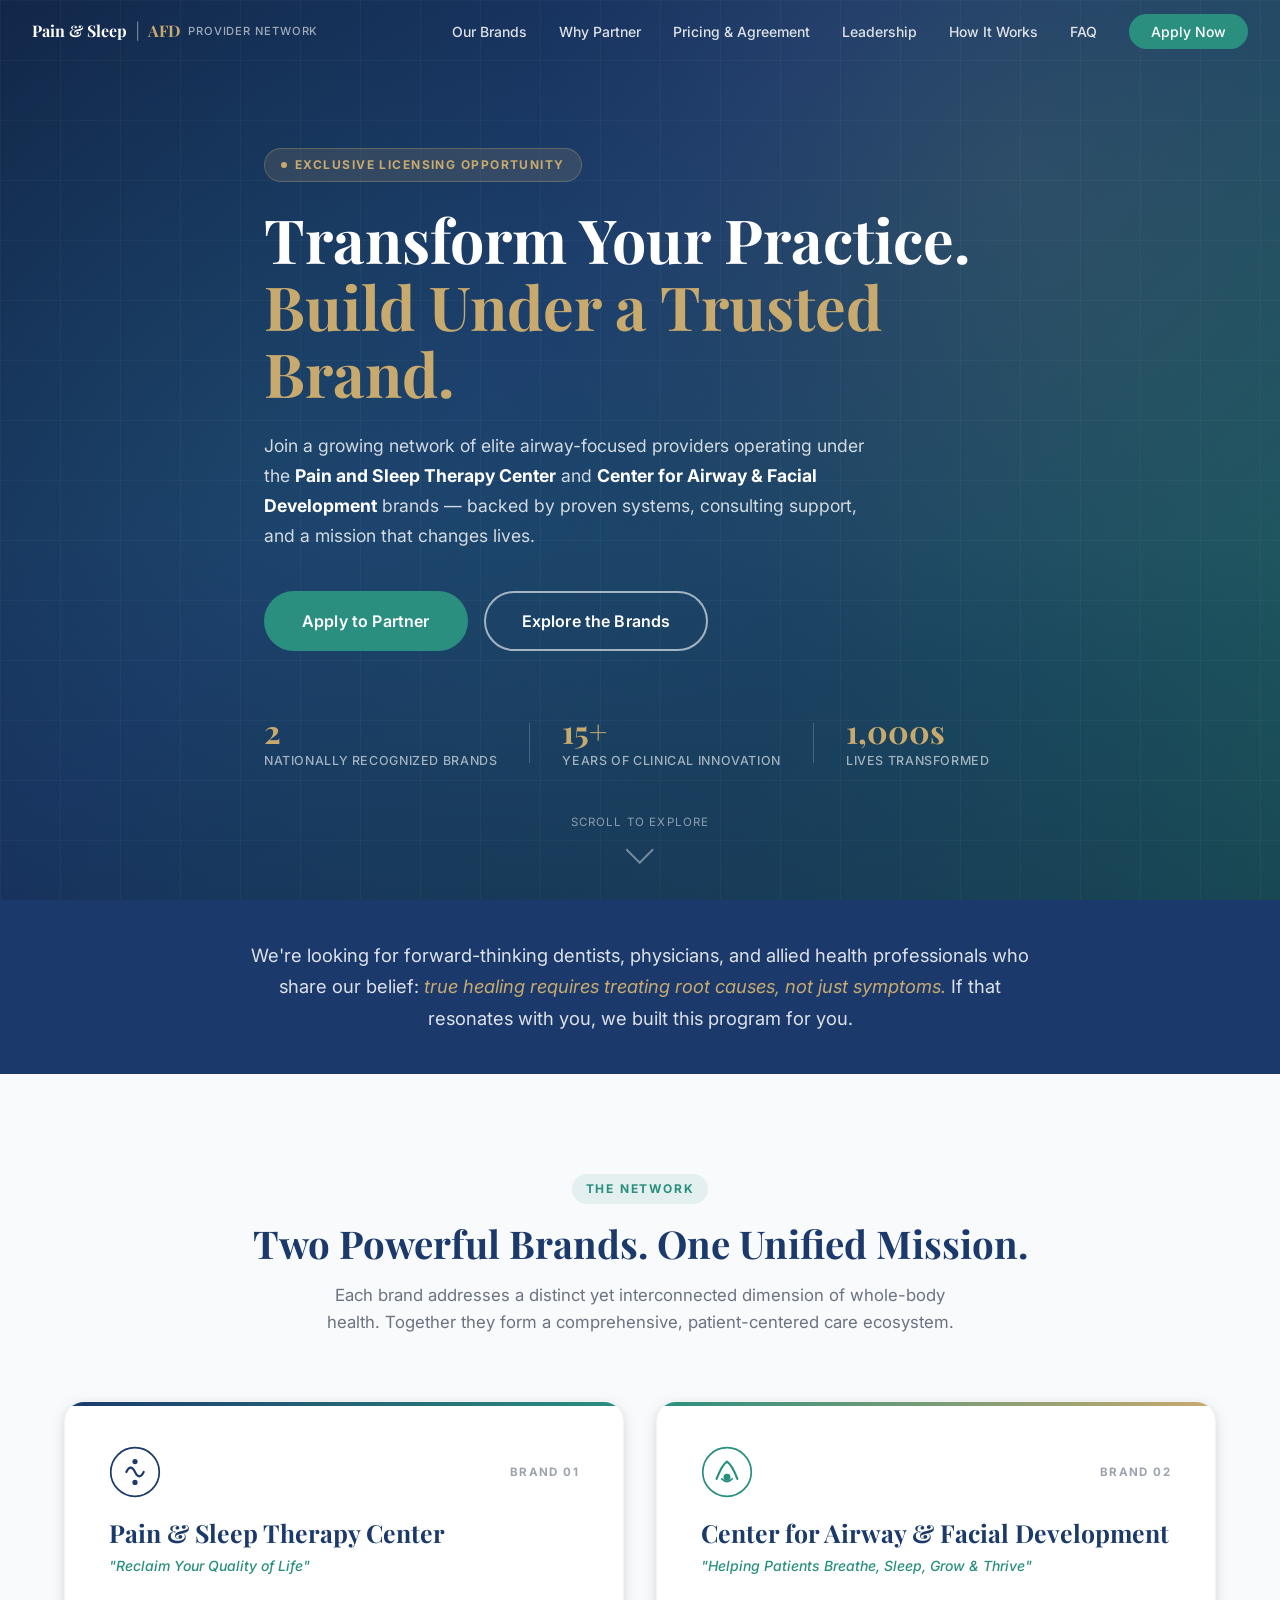
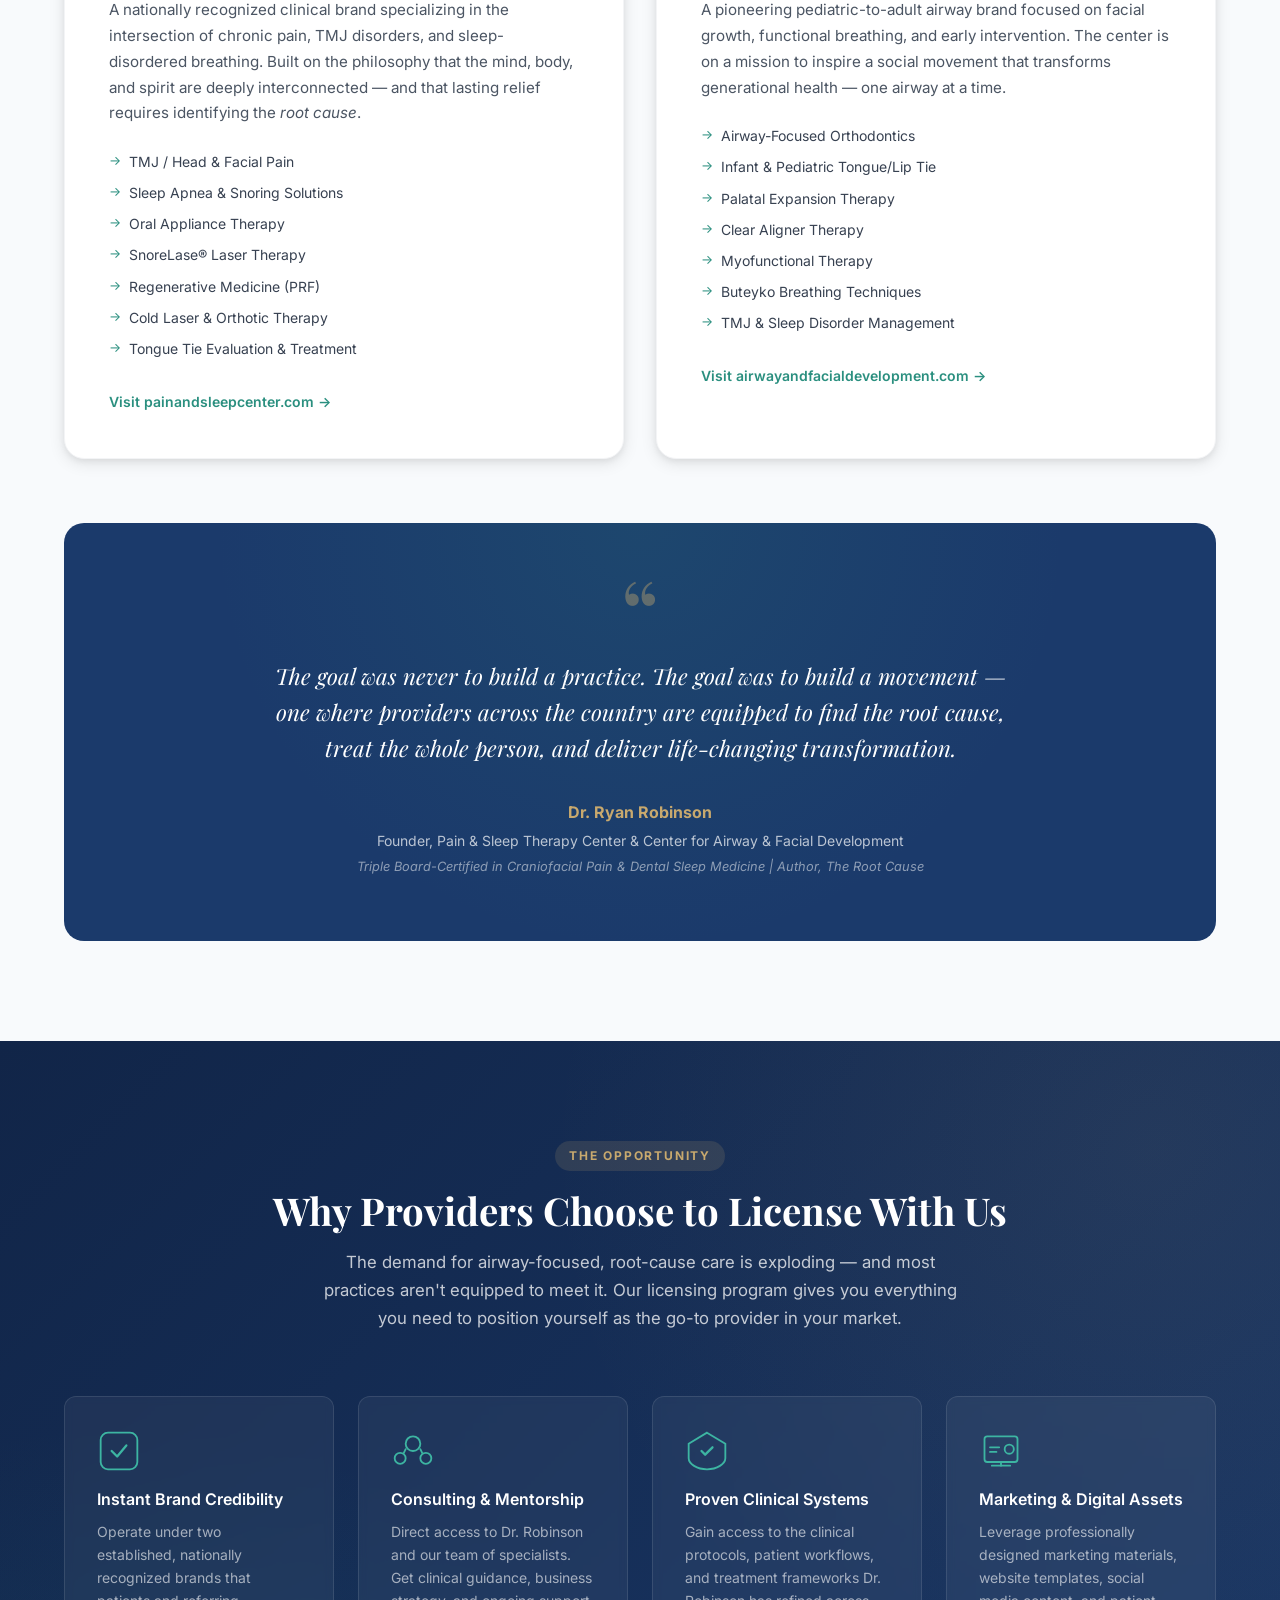
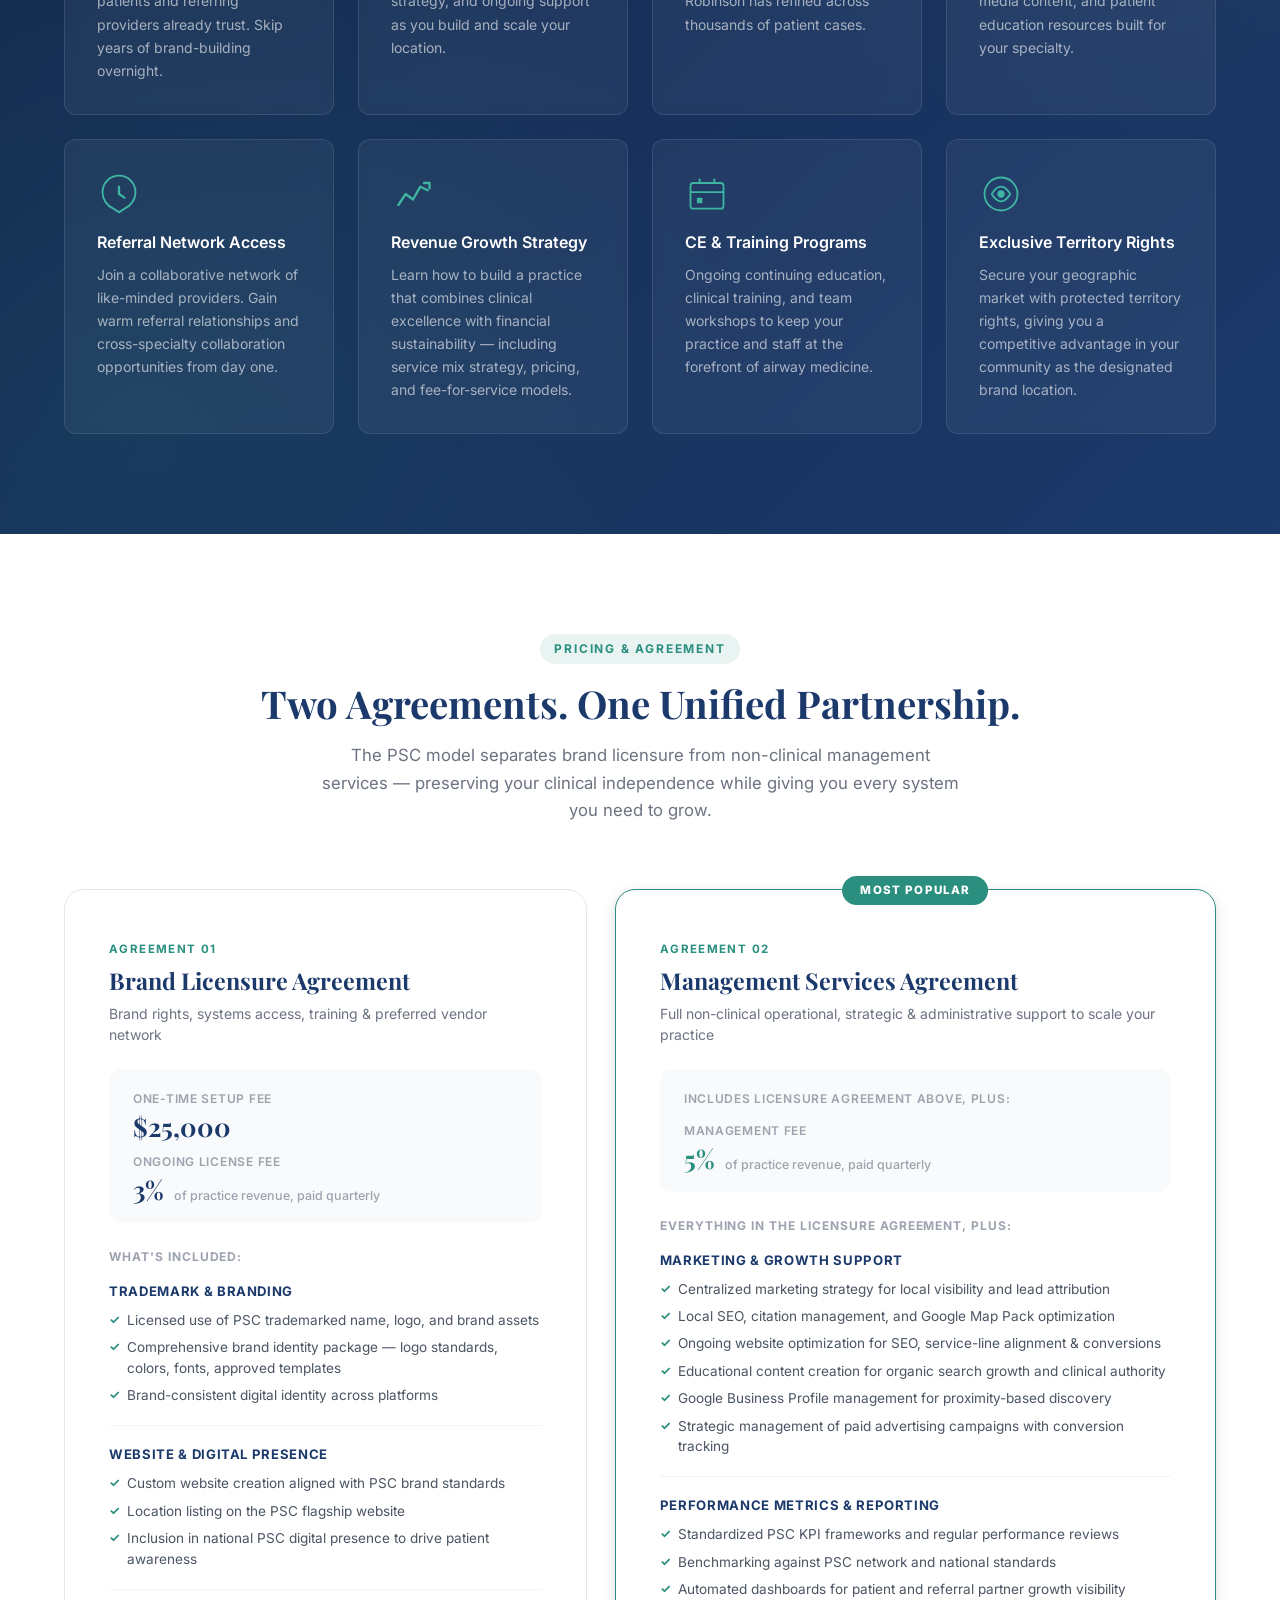
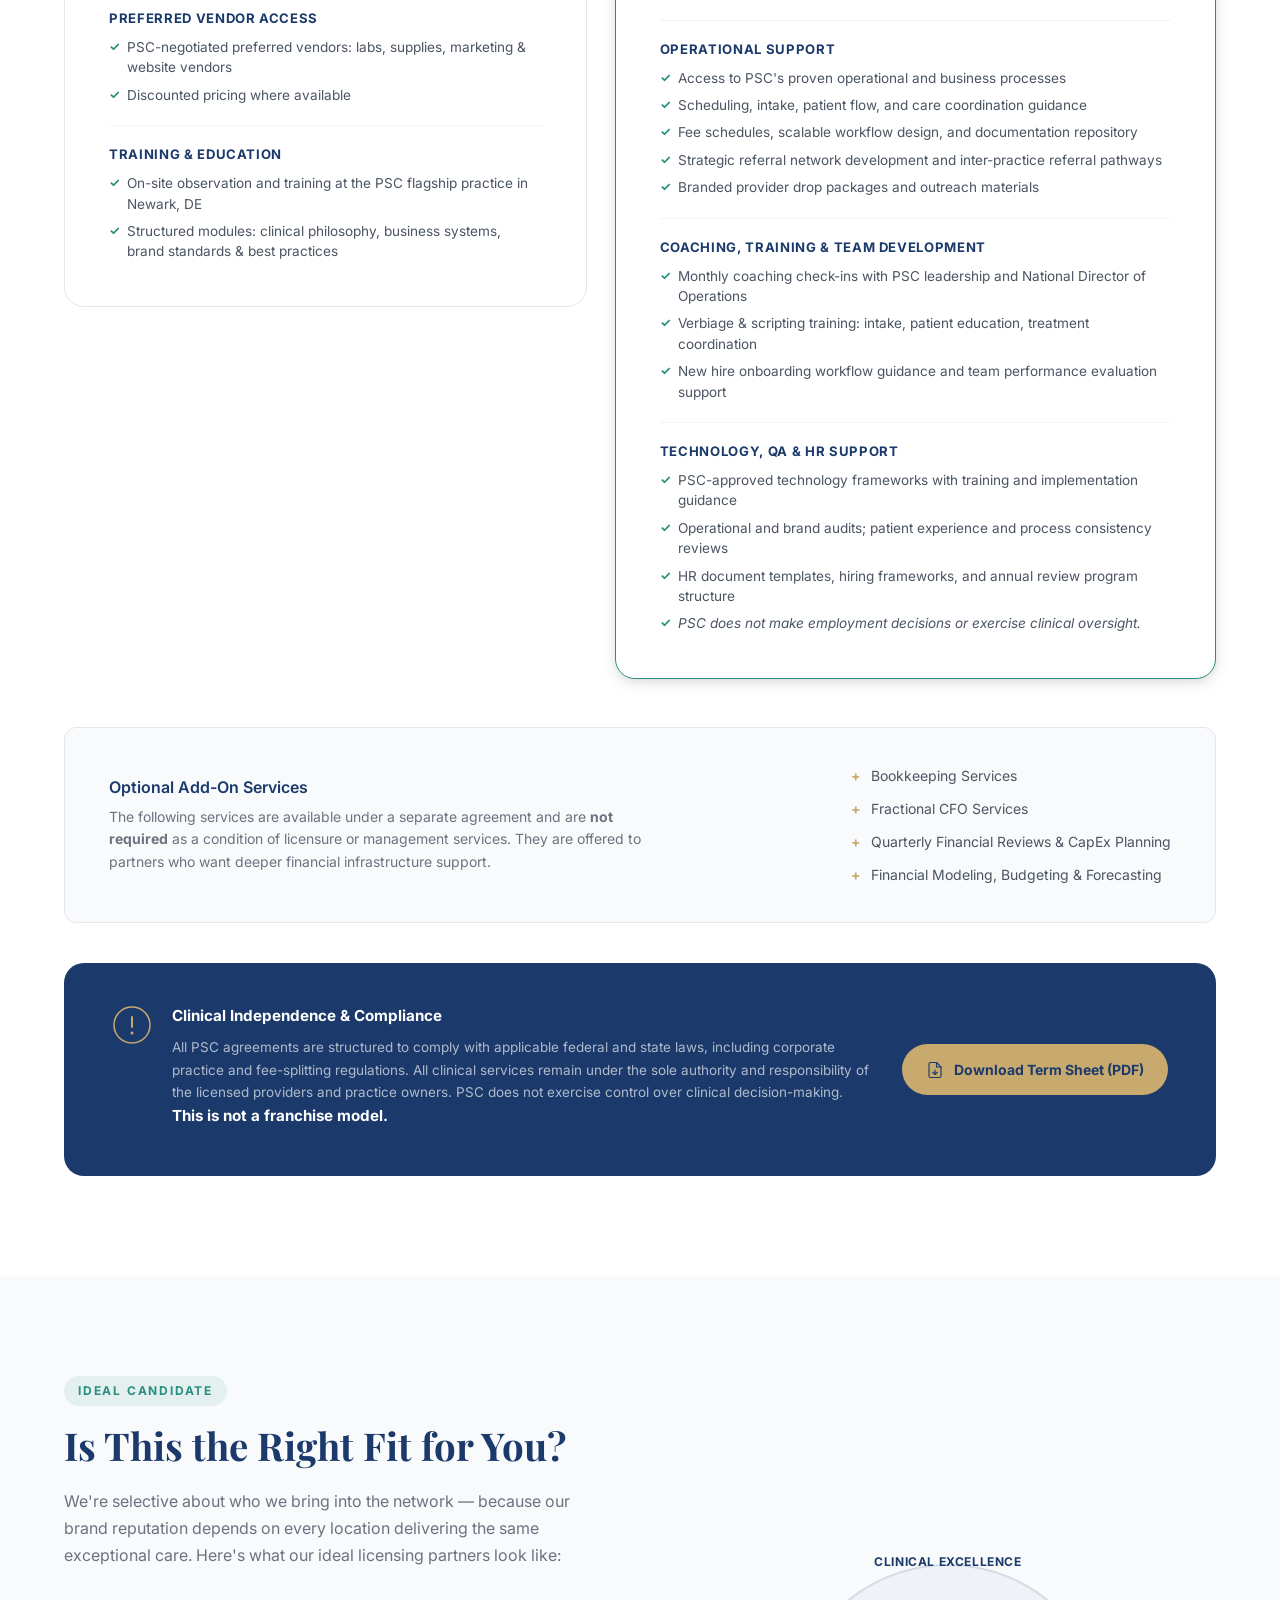
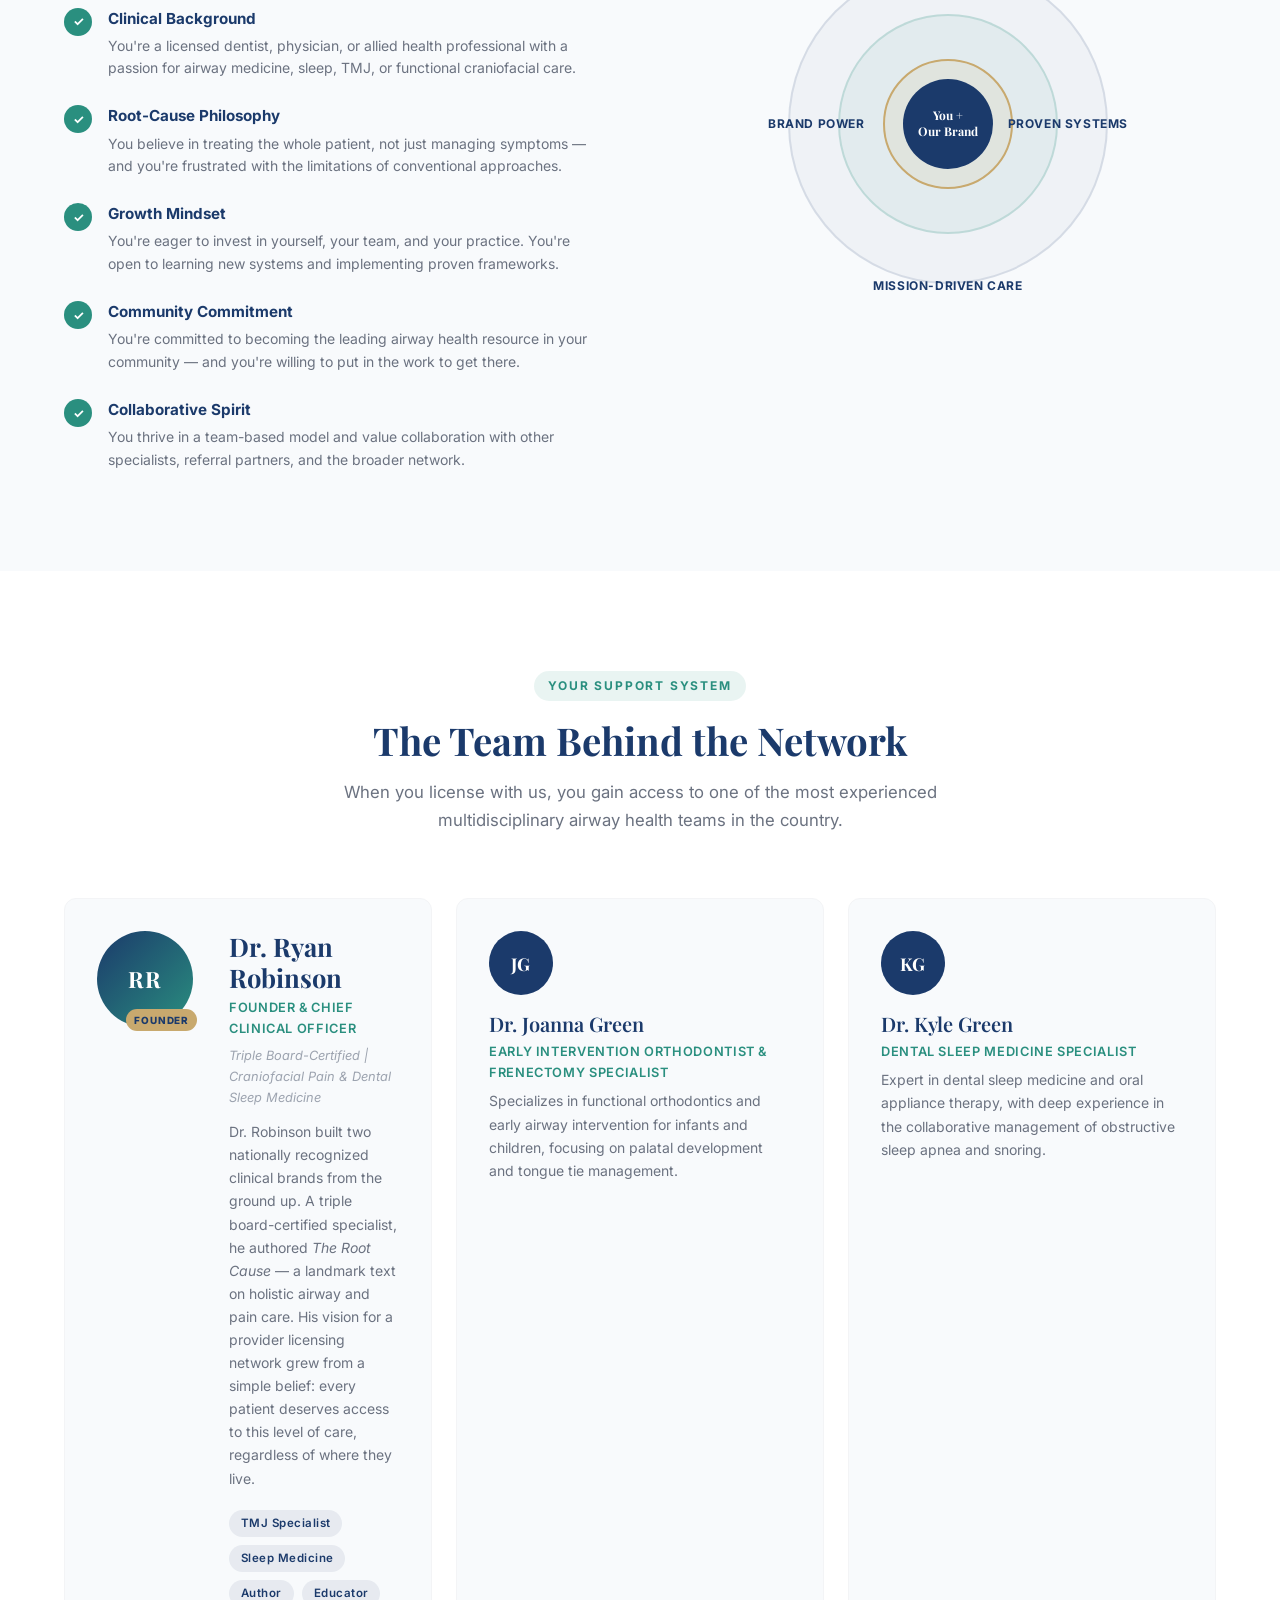
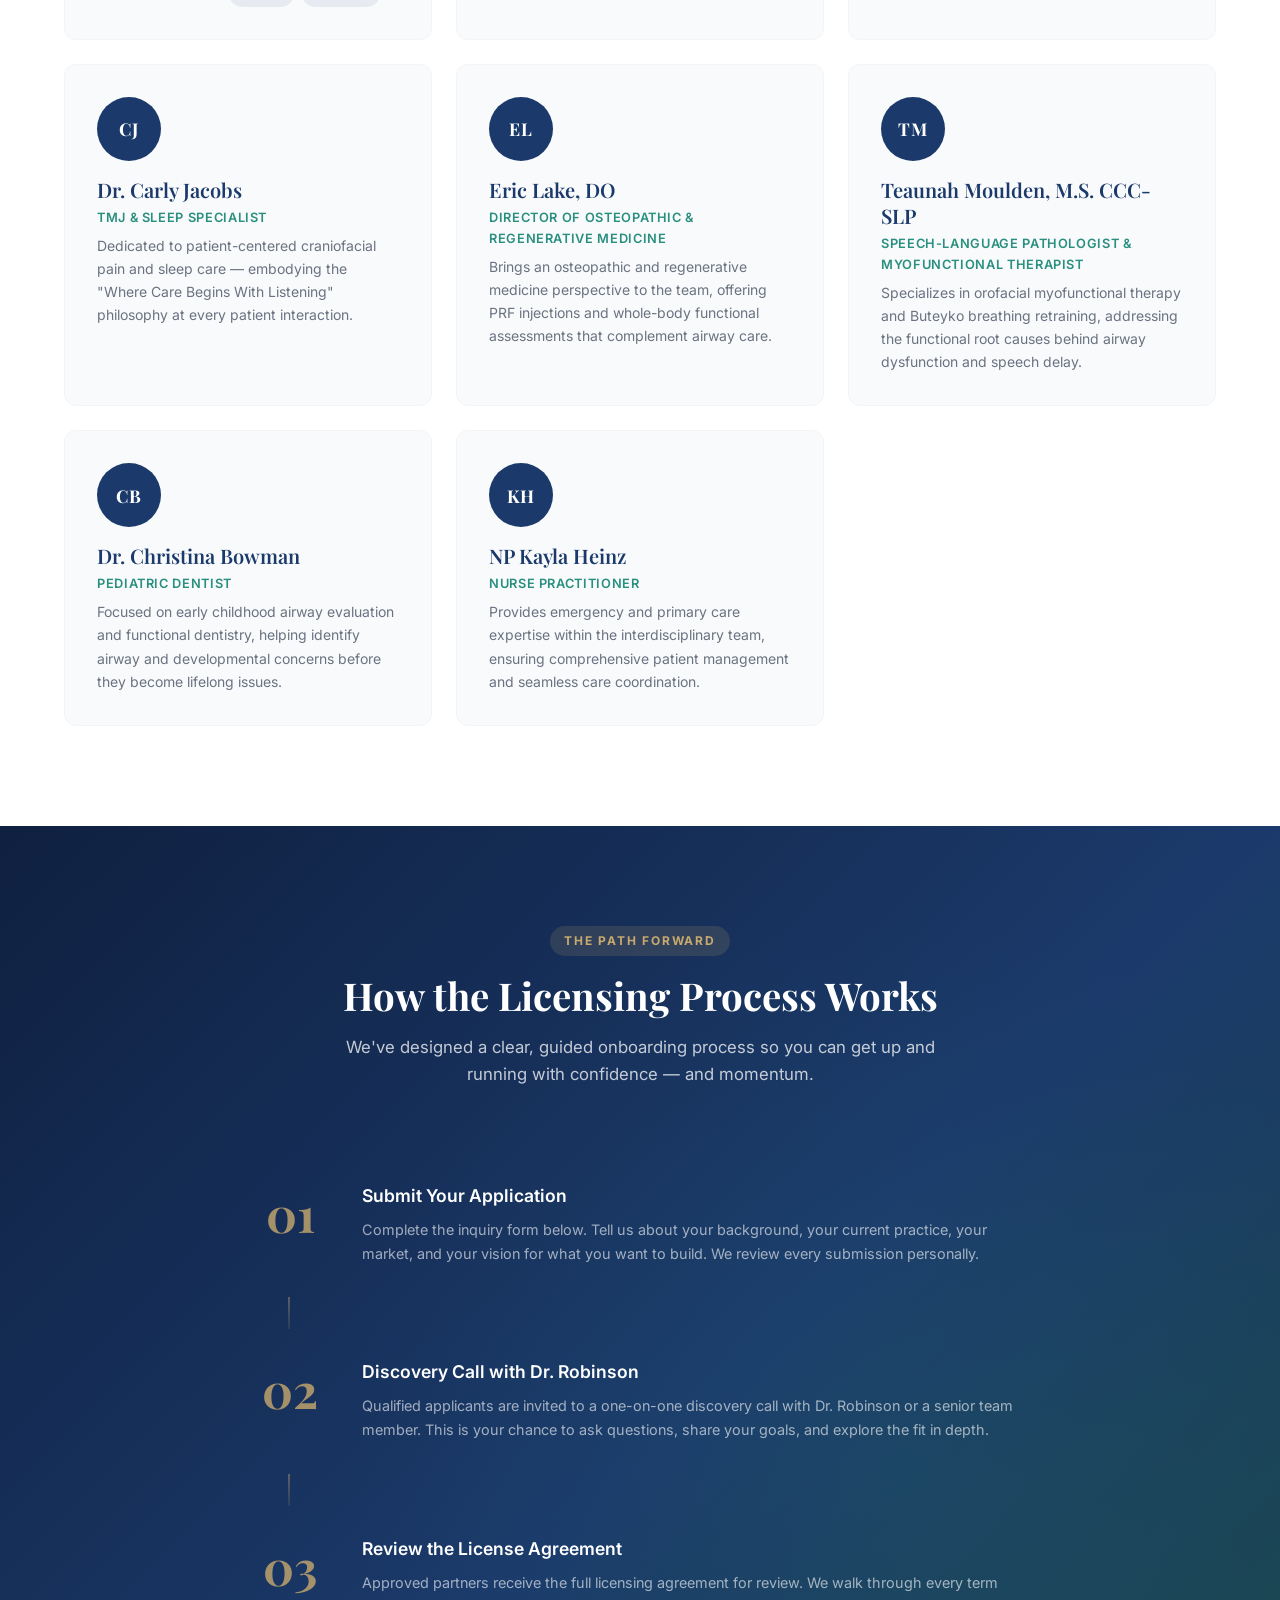
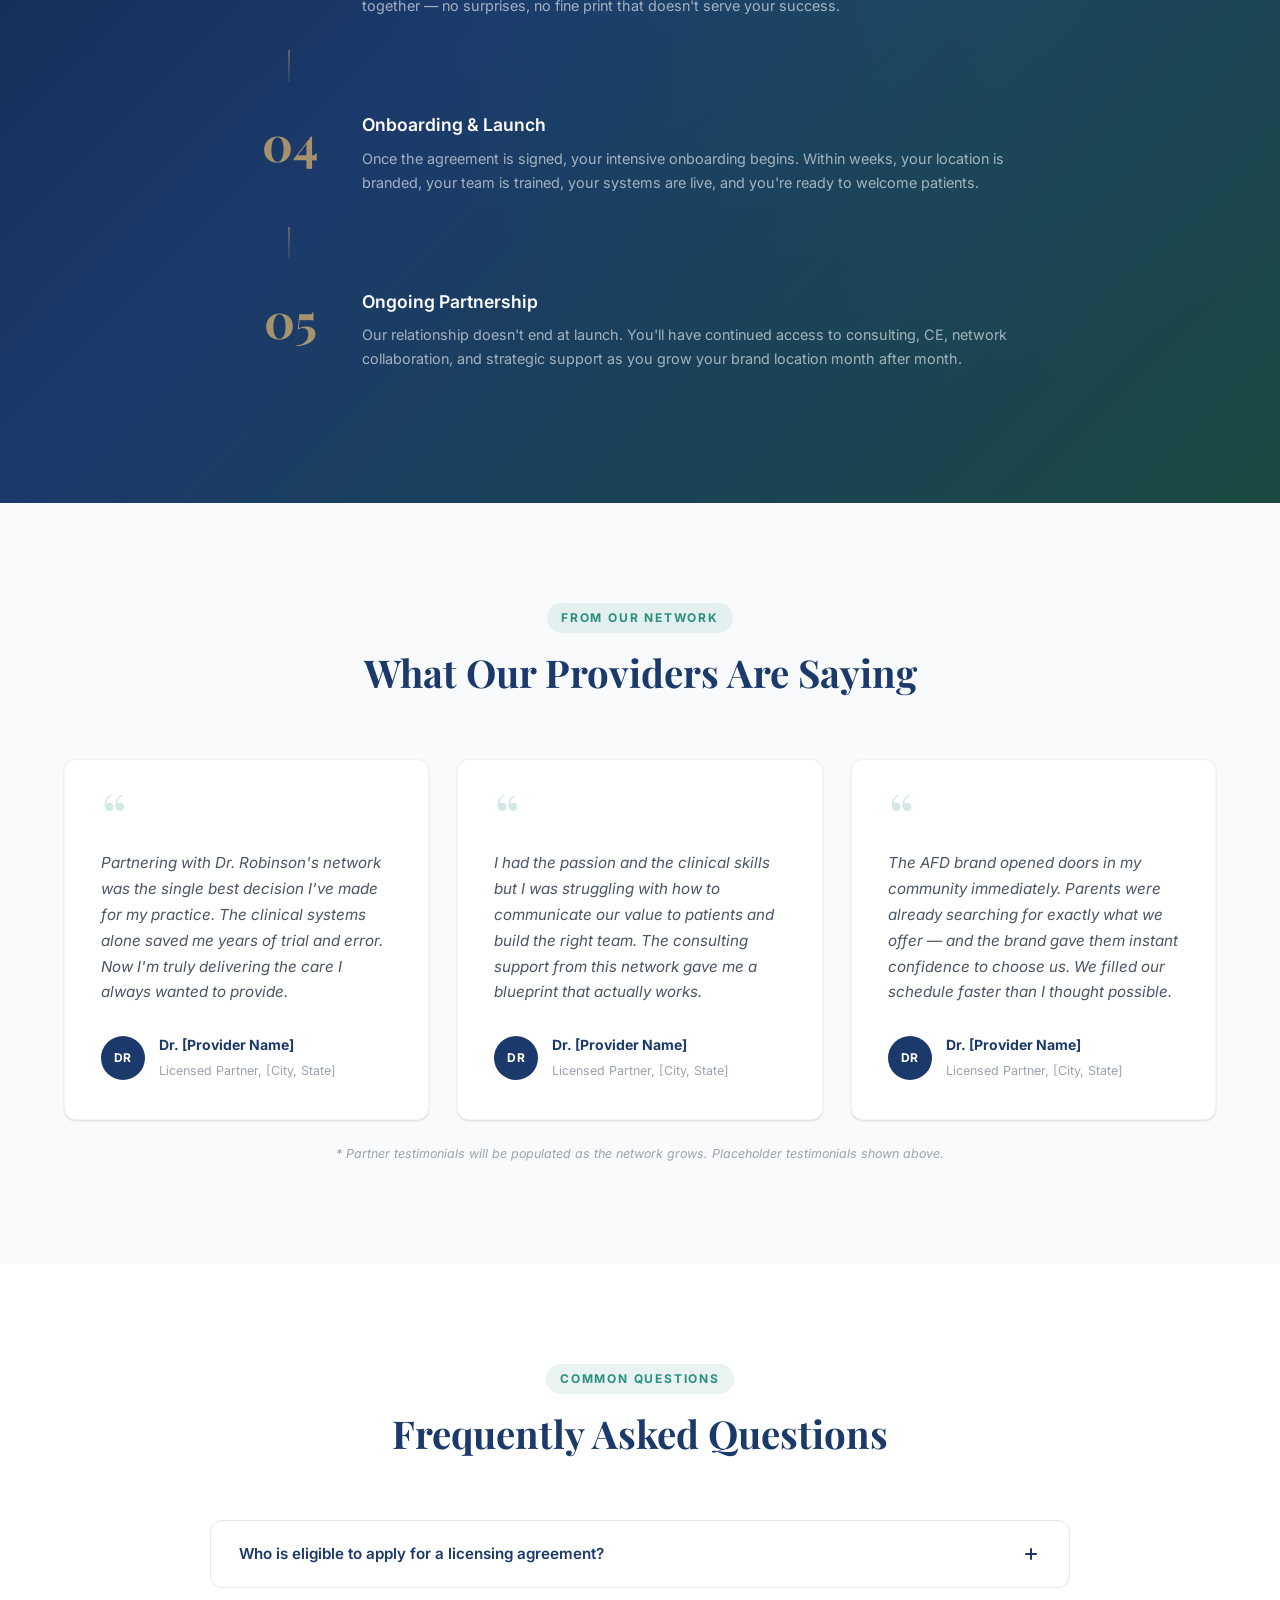
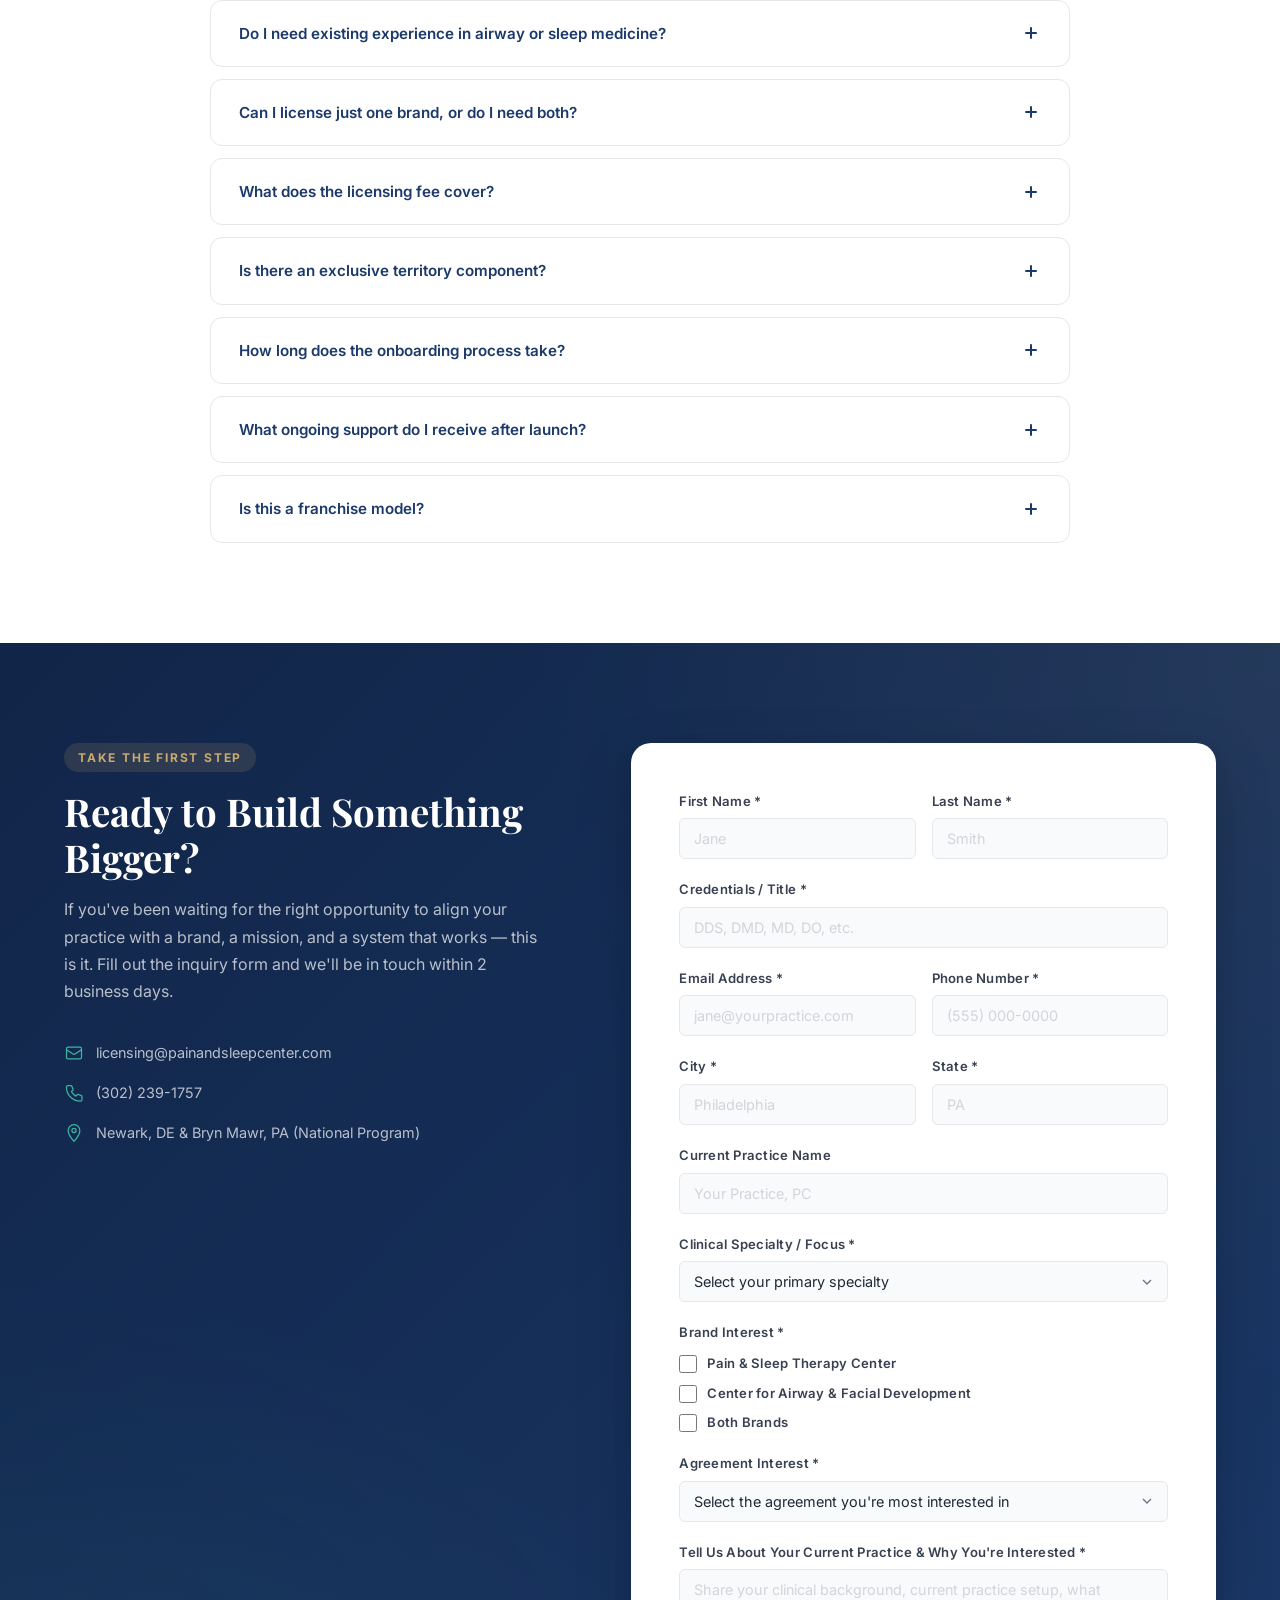
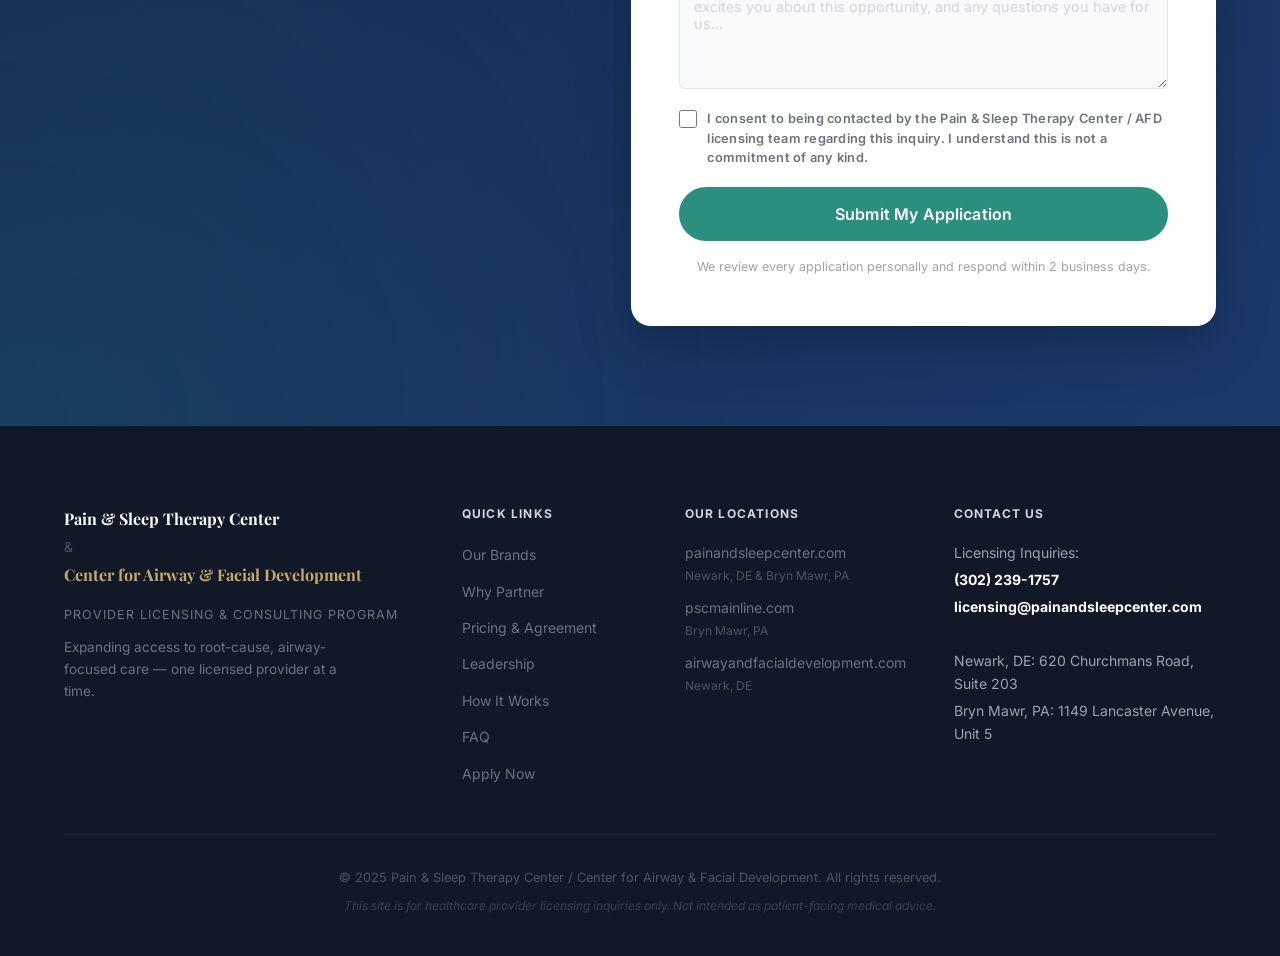
==== commit 0b887514: "Integrate real licensing agreement into site - Moved PDF to assets/docs/psc-licensing-msa-term-sheet" ====
--- a/index.html
+++ b/index.html
@@ -26,7 +26,7 @@
       <ul class="nav-links" id="nav-links">
         <li><a href="#brands">Our Brands</a></li>
         <li><a href="#why-partner">Why Partner</a></li>
-        <li><a href="#included">What's Included</a></li>
+        <li><a href="#included">Pricing &amp; Agreement</a></li>
         <li><a href="#team">Leadership</a></li>
         <li><a href="#process">How It Works</a></li>
         <li><a href="#faq">FAQ</a></li>
@@ -314,102 +314,195 @@
     </section>
 
     <!-- ======================================================
-         WHAT'S INCLUDED
+         PRICING & AGREEMENT
     ====================================================== -->
     <section class="included" id="included">
       <div class="container">
         <div class="section-header">
-          <span class="section-label">The License</span>
-          <h2 class="section-title">What's Included in Your Licensing Agreement</h2>
+          <span class="section-label">Pricing &amp; Agreement</span>
+          <h2 class="section-title">Two Agreements. One Unified Partnership.</h2>
           <p class="section-desc">
-            Our licensing agreement is designed to set you up for success from day one.
-            Every partner location receives a comprehensive suite of tools, guidance, and support.
+            The PSC model separates brand licensure from non-clinical management services —
+            preserving your clinical independence while giving you every system you need to grow.
           </p>
         </div>
 
-        <div class="included-layout">
-          <div class="included-list">
-            <div class="included-category">
-              <h4 class="included-cat-title">
-                <span class="included-cat-icon">🏷</span>
-                Brand &amp; Identity
-              </h4>
-              <ul>
-                <li>Right to operate under Pain &amp; Sleep Therapy Center and/or AFD brand names</li>
-                <li>Full access to logos, brand guidelines, and visual identity systems</li>
-                <li>Co-branded marketing materials and patient-facing resources</li>
-                <li>Dedicated location page on national brand websites</li>
-              </ul>
-            </div>
-            <div class="included-category">
-              <h4 class="included-cat-title">
-                <span class="included-cat-icon">🩺</span>
-                Clinical Support
-              </h4>
-              <ul>
-                <li>Proprietary clinical protocols and treatment frameworks</li>
-                <li>Patient intake, assessment, and case presentation templates</li>
-                <li>Access to Dr. Robinson's root-cause diagnostic methodology</li>
-                <li>Ongoing clinical case review and mentorship sessions</li>
-              </ul>
-            </div>
-            <div class="included-category">
-              <h4 class="included-cat-title">
-                <span class="included-cat-icon">📣</span>
-                Marketing &amp; Growth
-              </h4>
-              <ul>
-                <li>Professional website template and SEO foundation</li>
-                <li>Social media content library and posting strategy</li>
-                <li>Patient referral and internal marketing systems</li>
-                <li>Community outreach and physician referral program templates</li>
-              </ul>
-            </div>
-            <div class="included-category">
-              <h4 class="included-cat-title">
-                <span class="included-cat-icon">🎓</span>
-                Education &amp; Training
-              </h4>
-              <ul>
-                <li>Initial intensive onboarding and clinical training program</li>
-                <li>Team training modules for front desk, clinical staff, and treatment coordinators</li>
-                <li>Quarterly virtual CE and masterclass sessions</li>
-                <li>Annual in-person provider summits and workshops</li>
-              </ul>
-            </div>
-            <div class="included-category">
-              <h4 class="included-cat-title">
-                <span class="included-cat-icon">💼</span>
-                Business Operations
-              </h4>
-              <ul>
-                <li>Fee-for-service practice model consulting</li>
-                <li>Technology and software recommendations and setup guidance</li>
-                <li>HR, staffing, and team culture frameworks</li>
-                <li>Financial modeling and revenue optimization strategy</li>
-              </ul>
-            </div>
-          </div>
-
-          <div class="included-upload-notice">
-            <div class="upload-card">
-              <div class="upload-icon">
-                <svg viewBox="0 0 64 64" fill="none" xmlns="http://www.w3.org/2000/svg">
-                  <rect x="8" y="8" width="48" height="48" rx="8" stroke="currentColor" stroke-width="2"/>
-                  <path d="M32 20 L32 44" stroke="currentColor" stroke-width="2.5" stroke-linecap="round"/>
-                  <path d="M22 30 L32 20 L42 30" stroke="currentColor" stroke-width="2.5" stroke-linecap="round" stroke-linejoin="round"/>
-                </svg>
-              </div>
-              <h4>Full License Agreement</h4>
-              <p>
-                A comprehensive licensing agreement document will be made available
-                to qualified applicants during the review process, outlining all terms,
-                deliverables, fees, and mutual obligations in complete detail.
-              </p>
-              <a href="#apply" class="btn btn-primary">Request Agreement Details</a>
-            </div>
-          </div>
-        </div>
+        <!-- Pricing Tiers -->
+        <div class="pricing-tiers">
+
+          <!-- Tier 1: Licensure -->
+          <div class="pricing-card">
+            <div class="pricing-card-header">
+              <span class="pricing-tier-label">Agreement 01</span>
+              <h3 class="pricing-tier-name">Brand Licensure Agreement</h3>
+              <p class="pricing-tier-sub">Brand rights, systems access, training &amp; preferred vendor network</p>
+            </div>
+            <div class="pricing-fee">
+              <div class="pricing-fee-item">
+                <span class="fee-label">One-Time Setup Fee</span>
+                <span class="fee-amount">$25,000</span>
+              </div>
+              <div class="pricing-fee-item">
+                <span class="fee-label">Ongoing License Fee</span>
+                <span class="fee-amount fee-amount--recurring">3% <span class="fee-unit">of practice revenue, paid quarterly</span></span>
+              </div>
+            </div>
+            <div class="pricing-includes">
+              <p class="pricing-includes-label">What's included:</p>
+              <div class="pricing-category">
+                <h5>Trademark &amp; Branding</h5>
+                <ul>
+                  <li>Licensed use of PSC trademarked name, logo, and brand assets</li>
+                  <li>Comprehensive brand identity package — logo standards, colors, fonts, approved templates</li>
+                  <li>Brand-consistent digital identity across platforms</li>
+                </ul>
+              </div>
+              <div class="pricing-category">
+                <h5>Website &amp; Digital Presence</h5>
+                <ul>
+                  <li>Custom website creation aligned with PSC brand standards</li>
+                  <li>Location listing on the PSC flagship website</li>
+                  <li>Inclusion in national PSC digital presence to drive patient awareness</li>
+                </ul>
+              </div>
+              <div class="pricing-category">
+                <h5>Preferred Vendor Access</h5>
+                <ul>
+                  <li>PSC-negotiated preferred vendors: labs, supplies, marketing &amp; website vendors</li>
+                  <li>Discounted pricing where available</li>
+                </ul>
+              </div>
+              <div class="pricing-category">
+                <h5>Training &amp; Education</h5>
+                <ul>
+                  <li>On-site observation and training at the PSC flagship practice in Newark, DE</li>
+                  <li>Structured modules: clinical philosophy, business systems, brand standards &amp; best practices</li>
+                </ul>
+              </div>
+            </div>
+          </div>
+
+          <!-- Tier 2: MSA -->
+          <div class="pricing-card pricing-card--featured">
+            <div class="pricing-featured-badge">Most Popular</div>
+            <div class="pricing-card-header">
+              <span class="pricing-tier-label">Agreement 02</span>
+              <h3 class="pricing-tier-name">Management Services Agreement</h3>
+              <p class="pricing-tier-sub">Full non-clinical operational, strategic &amp; administrative support to scale your practice</p>
+            </div>
+            <div class="pricing-fee">
+              <div class="pricing-fee-item">
+                <span class="fee-label">Includes Licensure Agreement above, plus:</span>
+              </div>
+              <div class="pricing-fee-item">
+                <span class="fee-label">Management Fee</span>
+                <span class="fee-amount fee-amount--gold">5% <span class="fee-unit">of practice revenue, paid quarterly</span></span>
+              </div>
+            </div>
+            <div class="pricing-includes">
+              <p class="pricing-includes-label">Everything in the Licensure Agreement, plus:</p>
+              <div class="pricing-category">
+                <h5>Marketing &amp; Growth Support</h5>
+                <ul>
+                  <li>Centralized marketing strategy for local visibility and lead attribution</li>
+                  <li>Local SEO, citation management, and Google Map Pack optimization</li>
+                  <li>Ongoing website optimization for SEO, service-line alignment &amp; conversions</li>
+                  <li>Educational content creation for organic search growth and clinical authority</li>
+                  <li>Google Business Profile management for proximity-based discovery</li>
+                  <li>Strategic management of paid advertising campaigns with conversion tracking</li>
+                </ul>
+              </div>
+              <div class="pricing-category">
+                <h5>Performance Metrics &amp; Reporting</h5>
+                <ul>
+                  <li>Standardized PSC KPI frameworks and regular performance reviews</li>
+                  <li>Benchmarking against PSC network and national standards</li>
+                  <li>Automated dashboards for patient and referral partner growth visibility</li>
+                </ul>
+              </div>
+              <div class="pricing-category">
+                <h5>Operational Support</h5>
+                <ul>
+                  <li>Access to PSC's proven operational and business processes</li>
+                  <li>Scheduling, intake, patient flow, and care coordination guidance</li>
+                  <li>Fee schedules, scalable workflow design, and documentation repository</li>
+                  <li>Strategic referral network development and inter-practice referral pathways</li>
+                  <li>Branded provider drop packages and outreach materials</li>
+                </ul>
+              </div>
+              <div class="pricing-category">
+                <h5>Coaching, Training &amp; Team Development</h5>
+                <ul>
+                  <li>Monthly coaching check-ins with PSC leadership and National Director of Operations</li>
+                  <li>Verbiage &amp; scripting training: intake, patient education, treatment coordination</li>
+                  <li>New hire onboarding workflow guidance and team performance evaluation support</li>
+                </ul>
+              </div>
+              <div class="pricing-category">
+                <h5>Technology, QA &amp; HR Support</h5>
+                <ul>
+                  <li>PSC-approved technology frameworks with training and implementation guidance</li>
+                  <li>Operational and brand audits; patient experience and process consistency reviews</li>
+                  <li>HR document templates, hiring frameworks, and annual review program structure</li>
+                  <li><em>PSC does not make employment decisions or exercise clinical oversight.</em></li>
+                </ul>
+              </div>
+            </div>
+          </div>
+
+        </div>
+
+        <!-- Add-Ons -->
+        <div class="addons-section">
+          <div class="addons-inner">
+            <div class="addons-text">
+              <h4>Optional Add-On Services</h4>
+              <p>
+                The following services are available under a separate agreement and are
+                <strong>not required</strong> as a condition of licensure or management services.
+                They are offered to partners who want deeper financial infrastructure support.
+              </p>
+            </div>
+            <ul class="addons-list">
+              <li>Bookkeeping Services</li>
+              <li>Fractional CFO Services</li>
+              <li>Quarterly Financial Reviews &amp; CapEx Planning</li>
+              <li>Financial Modeling, Budgeting &amp; Forecasting</li>
+            </ul>
+          </div>
+        </div>
+
+        <!-- Compliance note + PDF download -->
+        <div class="compliance-download">
+          <div class="compliance-note">
+            <div class="compliance-icon">
+              <svg viewBox="0 0 40 40" fill="none" xmlns="http://www.w3.org/2000/svg">
+                <circle cx="20" cy="20" r="18" stroke="currentColor" stroke-width="1.5"/>
+                <path d="M20 12 L20 22" stroke="currentColor" stroke-width="2" stroke-linecap="round"/>
+                <circle cx="20" cy="28" r="1.5" fill="currentColor"/>
+              </svg>
+            </div>
+            <div>
+              <strong>Clinical Independence &amp; Compliance</strong>
+              <p>
+                All PSC agreements are structured to comply with applicable federal and state laws,
+                including corporate practice and fee-splitting regulations. All clinical services
+                remain under the sole authority and responsibility of the licensed providers and
+                practice owners. PSC does not exercise control over clinical decision-making.
+                <strong>This is not a franchise model.</strong>
+              </p>
+            </div>
+          </div>
+          <a href="assets/docs/psc-licensing-msa-term-sheet.pdf" target="_blank" rel="noopener" class="pdf-download-btn">
+            <svg viewBox="0 0 24 24" fill="none" xmlns="http://www.w3.org/2000/svg">
+              <path d="M14 2H6C4.9 2 4 2.9 4 4V20C4 21.1 4.9 22 6 22H18C19.1 22 20 21.1 20 20V8L14 2Z" stroke="currentColor" stroke-width="1.5" stroke-linecap="round" stroke-linejoin="round"/>
+              <path d="M14 2V8H20" stroke="currentColor" stroke-width="1.5" stroke-linecap="round" stroke-linejoin="round"/>
+              <path d="M12 12V18M9 15L12 18L15 15" stroke="currentColor" stroke-width="1.5" stroke-linecap="round" stroke-linejoin="round"/>
+            </svg>
+            Download Term Sheet (PDF)
+          </a>
+        </div>
+
       </div>
     </section>
 
@@ -977,6 +1070,15 @@
               </div>
             </div>
             <div class="form-group">
+              <label for="agreement-tier">Agreement Interest *</label>
+              <select id="agreement-tier" name="agreement_tier" required>
+                <option value="">Select the agreement you're most interested in</option>
+                <option value="licensure">Licensure Agreement only — $25,000 setup + 3% quarterly</option>
+                <option value="msa">Licensure + Management Services Agreement (MSA) — + 5% quarterly</option>
+                <option value="unsure">Not sure yet — I'd like to discuss both options</option>
+              </select>
+            </div>
+            <div class="form-group">
               <label for="experience">Tell Us About Your Current Practice &amp; Why You're Interested *</label>
               <textarea id="experience" name="experience" required rows="5"
                 placeholder="Share your clinical background, current practice setup, what excites you about this opportunity, and any questions you have for us..."></textarea>
@@ -1027,7 +1129,7 @@
           <ul>
             <li><a href="#brands">Our Brands</a></li>
             <li><a href="#why-partner">Why Partner</a></li>
-            <li><a href="#included">What's Included</a></li>
+            <li><a href="#included">Pricing &amp; Agreement</a></li>
             <li><a href="#team">Leadership</a></li>
             <li><a href="#process">How It Works</a></li>
             <li><a href="#faq">FAQ</a></li>
--- a/css/styles.css
+++ b/css/styles.css
@@ -787,6 +787,289 @@
 }
 
 /* ============================================================
+   PRICING TIERS
+   ============================================================ */
+.pricing-tiers {
+  display: grid;
+  grid-template-columns: 1fr 1.15fr;
+  gap: 28px;
+  margin-bottom: 48px;
+  align-items: start;
+}
+
+.pricing-card {
+  background: var(--color-white);
+  border: 1.5px solid var(--color-gray-200);
+  border-radius: var(--radius-lg);
+  padding: 44px;
+  position: relative;
+  transition: box-shadow var(--transition);
+}
+.pricing-card:hover { box-shadow: var(--shadow-lg); }
+
+.pricing-card--featured {
+  border-color: var(--color-teal);
+  box-shadow: var(--shadow-md);
+}
+.pricing-card--featured:hover { box-shadow: var(--shadow-xl); }
+
+.pricing-featured-badge {
+  position: absolute;
+  top: -14px;
+  left: 50%;
+  transform: translateX(-50%);
+  background: var(--color-teal);
+  color: var(--color-white);
+  font-size: 0.72rem;
+  font-weight: 800;
+  letter-spacing: 0.1em;
+  text-transform: uppercase;
+  padding: 5px 18px;
+  border-radius: var(--radius-full);
+  white-space: nowrap;
+}
+
+.pricing-tier-label {
+  display: inline-block;
+  font-size: 0.72rem;
+  font-weight: 700;
+  letter-spacing: 0.12em;
+  text-transform: uppercase;
+  color: var(--color-teal);
+  margin-bottom: 8px;
+}
+
+.pricing-tier-name {
+  font-family: var(--font-serif);
+  font-size: 1.45rem;
+  color: var(--color-navy);
+  margin-bottom: 8px;
+  line-height: 1.2;
+}
+
+.pricing-tier-sub {
+  font-size: 0.875rem;
+  color: var(--color-gray-500);
+  line-height: 1.5;
+}
+
+.pricing-fee {
+  background: var(--color-gray-50);
+  border-radius: var(--radius-md);
+  padding: 20px 24px;
+  margin: 24px 0;
+  display: flex;
+  flex-direction: column;
+  gap: 12px;
+}
+
+.pricing-fee-item {
+  display: flex;
+  flex-direction: column;
+  gap: 3px;
+}
+
+.fee-label {
+  font-size: 0.75rem;
+  font-weight: 600;
+  text-transform: uppercase;
+  letter-spacing: 0.06em;
+  color: var(--color-gray-400);
+}
+
+.fee-amount {
+  font-family: var(--font-serif);
+  font-size: 1.6rem;
+  font-weight: 700;
+  color: var(--color-navy);
+  line-height: 1.1;
+}
+.fee-amount--gold { color: var(--color-teal); }
+.fee-amount--recurring { color: var(--color-navy); }
+
+.fee-unit {
+  font-family: var(--font-sans);
+  font-size: 0.78rem;
+  font-weight: 500;
+  color: var(--color-gray-400);
+  margin-left: 4px;
+}
+
+.pricing-includes-label {
+  font-size: 0.75rem;
+  font-weight: 700;
+  text-transform: uppercase;
+  letter-spacing: 0.08em;
+  color: var(--color-gray-400);
+  margin-bottom: 16px;
+}
+
+.pricing-category {
+  margin-bottom: 20px;
+  padding-bottom: 20px;
+  border-bottom: 1px solid var(--color-gray-100);
+}
+.pricing-category:last-child {
+  margin-bottom: 0;
+  padding-bottom: 0;
+  border-bottom: none;
+}
+
+.pricing-category h5 {
+  font-size: 0.82rem;
+  font-weight: 700;
+  color: var(--color-navy);
+  margin-bottom: 10px;
+  text-transform: uppercase;
+  letter-spacing: 0.05em;
+}
+
+.pricing-category ul {
+  display: flex;
+  flex-direction: column;
+  gap: 7px;
+}
+.pricing-category li {
+  font-size: 0.85rem;
+  color: var(--color-gray-600);
+  padding-left: 18px;
+  position: relative;
+  line-height: 1.5;
+}
+.pricing-category li::before {
+  content: '✓';
+  position: absolute;
+  left: 0;
+  color: var(--color-teal);
+  font-weight: 700;
+  font-size: 0.78rem;
+  top: 1px;
+}
+
+/* Add-Ons */
+.addons-section {
+  background: var(--color-gray-50);
+  border: 1px solid var(--color-gray-200);
+  border-radius: var(--radius-md);
+  padding: 36px 44px;
+  margin-bottom: 40px;
+}
+
+.addons-inner {
+  display: grid;
+  grid-template-columns: 1fr auto;
+  gap: 40px;
+  align-items: center;
+}
+
+.addons-text h4 {
+  font-size: 1rem;
+  color: var(--color-navy);
+  margin-bottom: 8px;
+}
+
+.addons-text p {
+  font-size: 0.875rem;
+  color: var(--color-gray-500);
+  line-height: 1.6;
+  max-width: 540px;
+}
+
+.addons-list {
+  display: flex;
+  flex-direction: column;
+  gap: 10px;
+  flex-shrink: 0;
+  min-width: 280px;
+}
+.addons-list li {
+  font-size: 0.875rem;
+  color: var(--color-gray-600);
+  padding-left: 20px;
+  position: relative;
+}
+.addons-list li::before {
+  content: '+';
+  position: absolute;
+  left: 0;
+  color: var(--color-gold);
+  font-weight: 700;
+}
+
+/* Compliance + PDF download */
+.compliance-download {
+  display: flex;
+  align-items: flex-start;
+  gap: 32px;
+  background: var(--color-navy);
+  border-radius: var(--radius-lg);
+  padding: 40px 48px;
+  justify-content: space-between;
+}
+
+.compliance-note {
+  display: flex;
+  gap: 20px;
+  align-items: flex-start;
+  flex: 1;
+}
+
+.compliance-icon {
+  flex-shrink: 0;
+  width: 40px;
+  height: 40px;
+  color: var(--color-gold);
+  margin-top: 2px;
+}
+
+.compliance-note strong {
+  display: block;
+  font-size: 0.95rem;
+  color: var(--color-white);
+  margin-bottom: 8px;
+}
+
+.compliance-note p {
+  font-size: 0.845rem;
+  color: rgba(255,255,255,0.65);
+  line-height: 1.65;
+}
+
+.pdf-download-btn {
+  display: inline-flex;
+  align-items: center;
+  gap: 10px;
+  background: var(--color-gold);
+  color: var(--color-navy);
+  font-weight: 700;
+  font-size: 0.875rem;
+  padding: 14px 24px;
+  border-radius: var(--radius-full);
+  white-space: nowrap;
+  transition: all var(--transition);
+  flex-shrink: 0;
+  align-self: center;
+}
+.pdf-download-btn svg {
+  width: 18px;
+  height: 18px;
+  flex-shrink: 0;
+}
+.pdf-download-btn:hover {
+  background: var(--color-gold-light);
+  transform: translateY(-2px);
+  box-shadow: 0 8px 24px rgba(200, 169, 110, 0.35);
+}
+
+/* Responsive for pricing */
+@media (max-width: 1000px) {
+  .pricing-tiers { grid-template-columns: 1fr; }
+  .addons-inner { grid-template-columns: 1fr; gap: 20px; }
+  .compliance-download { flex-direction: column; gap: 24px; }
+  .pdf-download-btn { align-self: flex-start; }
+}
+
+/* ============================================================
    IDEAL PARTNER
    ============================================================ */
 .ideal-partner {
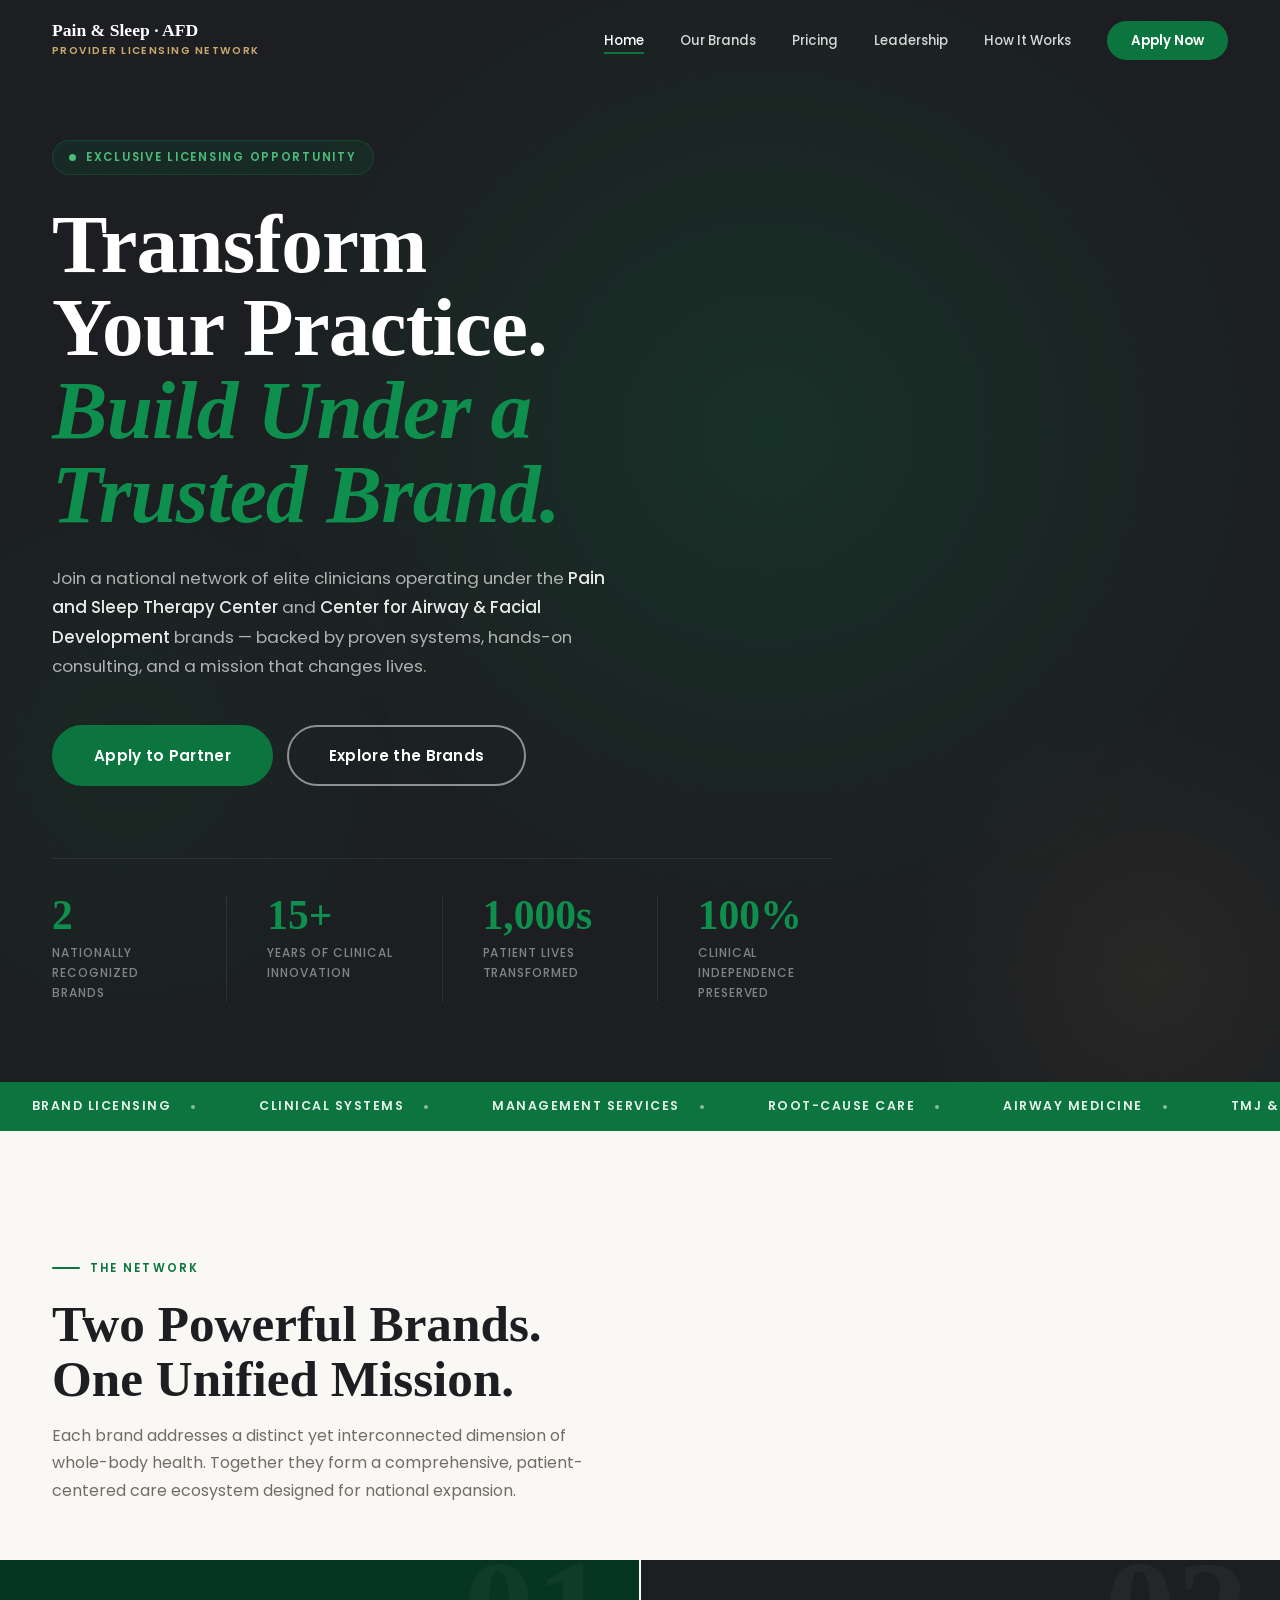
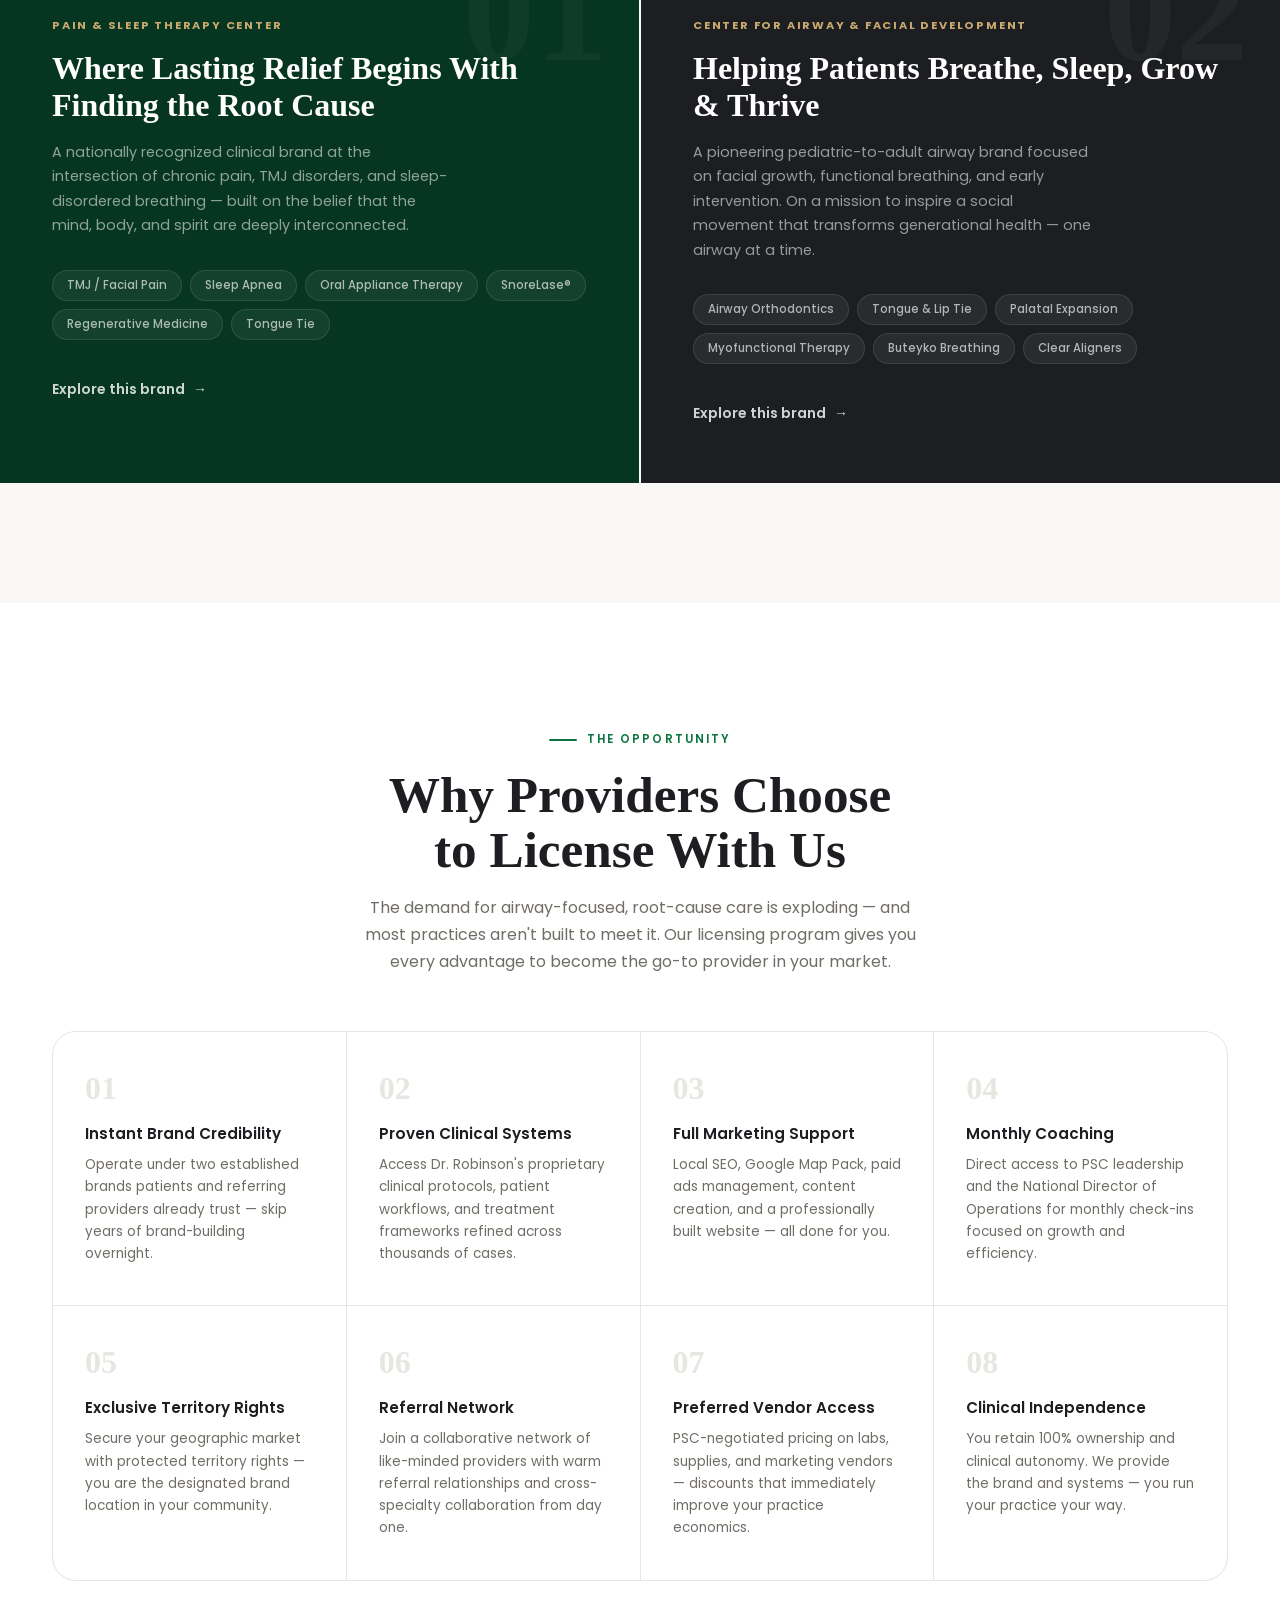
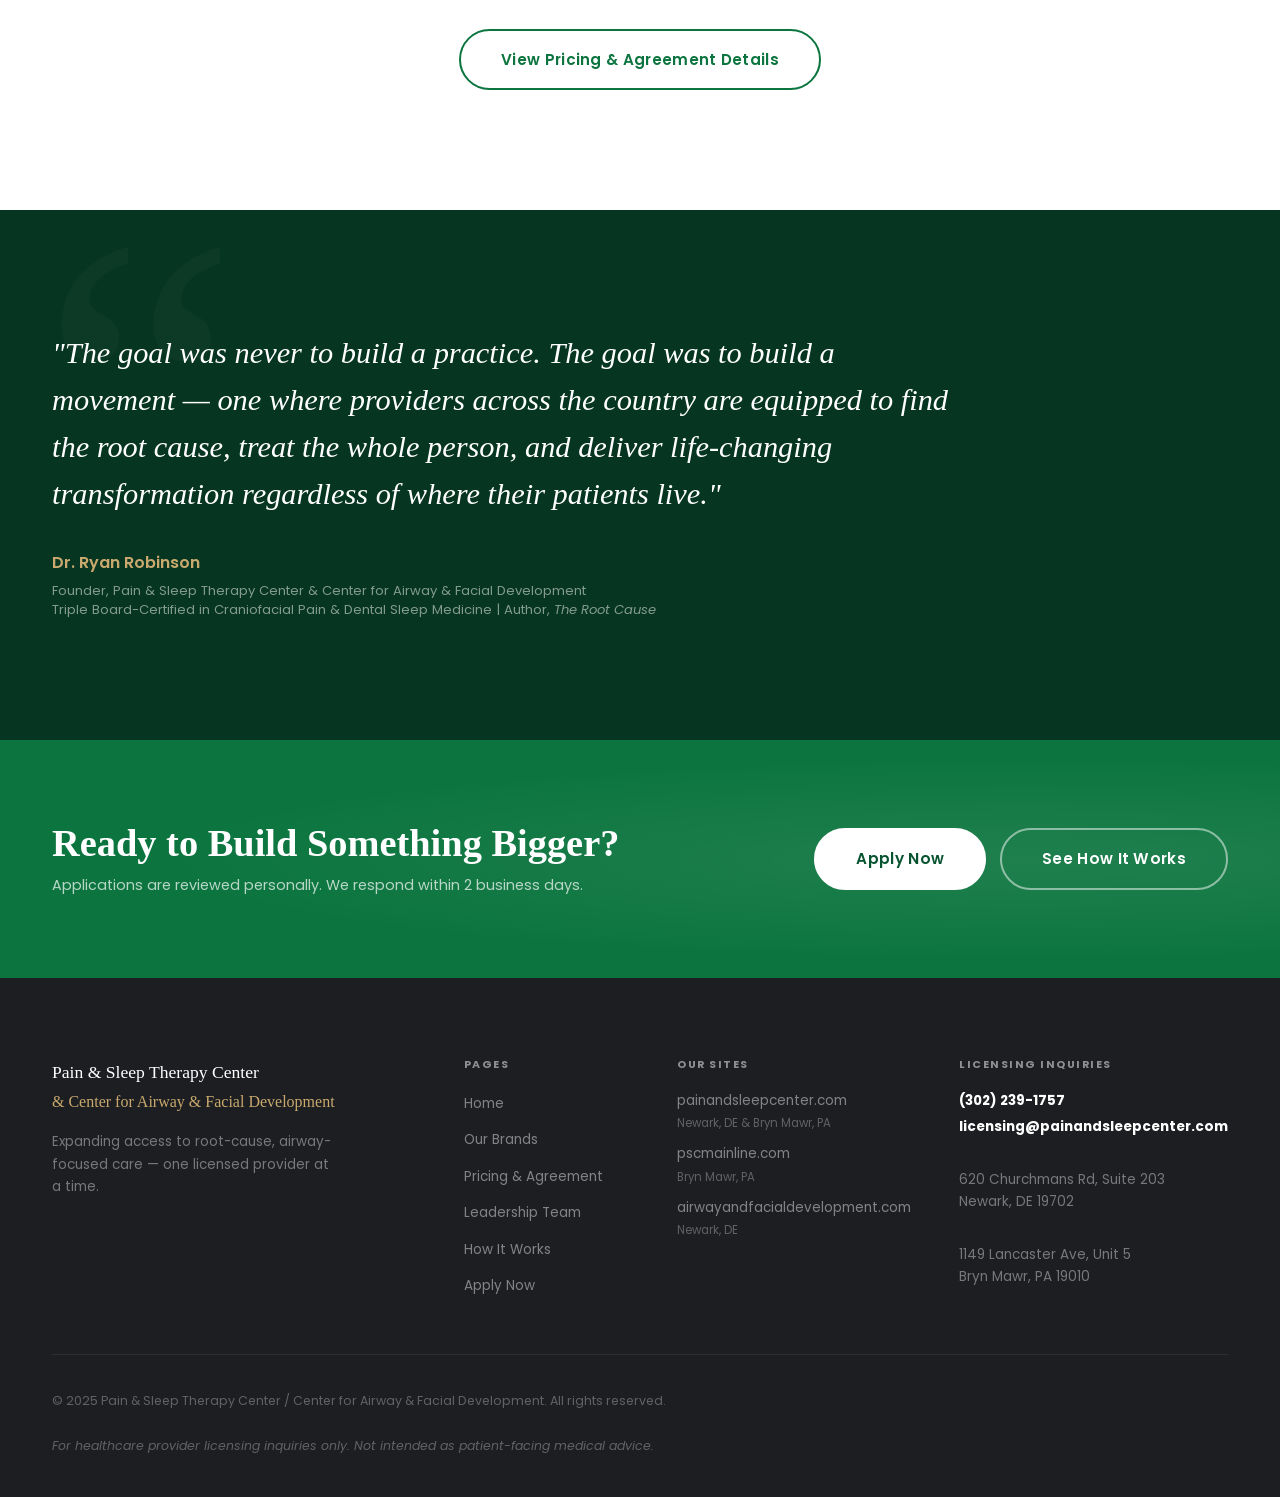
==== commit bd92419c: "Complete multi-page site build: 6 pages, SEO files, updated JS - Add brands.html: PSC & AFD brand de" ====
--- a/index.html
+++ b/index.html
@@ -3,36 +3,87 @@
 <head>
   <meta charset="UTF-8" />
   <meta name="viewport" content="width=device-width, initial-scale=1.0" />
-  <meta name="description" content="Join the Pain and Sleep Therapy Center and Center for Airway & Facial Development provider network. Licensing opportunities for like-minded clinicians ready to transform patient care." />
-  <title>Provider Licensing Program | Pain &amp; Sleep Therapy Center &amp; AFD</title>
+  <title>PSC &amp; AFD Provider Licensing Network | Build Under a Trusted Brand</title>
+  <meta name="description" content="Join the Pain and Sleep Therapy Center and Center for Airway &amp; Facial Development provider licensing network. Brand rights, consulting, marketing, and operational support for forward-thinking clinicians." />
+  <meta name="keywords" content="PSC provider licensing, dental practice licensing, airway medicine brand, TMJ practice, sleep medicine licensing, Pain and Sleep Therapy Center, Center for Airway Facial Development" />
+  <link rel="canonical" href="https://pscprovidernetwork.com/" />
+  <!-- Open Graph -->
+  <meta property="og:type"        content="website" />
+  <meta property="og:title"       content="PSC &amp; AFD Provider Licensing Network" />
+  <meta property="og:description" content="Brand licensing and management services for airway-focused clinicians. Join a growing national network built on root-cause care." />
+  <meta property="og:url"         content="https://pscprovidernetwork.com/" />
+  <!-- Twitter Card -->
+  <meta name="twitter:card"        content="summary_large_image" />
+  <meta name="twitter:title"       content="PSC &amp; AFD Provider Licensing Network" />
+  <meta name="twitter:description" content="Build under two nationally recognized brands with proven systems and full consulting support." />
+  <!-- Fonts -->
   <link rel="preconnect" href="https://fonts.googleapis.com" />
   <link rel="preconnect" href="https://fonts.gstatic.com" crossorigin />
-  <link href="https://fonts.googleapis.com/css2?family=Playfair+Display:wght@400;600;700&family=Inter:wght@300;400;500;600;700&display=swap" rel="stylesheet" />
+  <link href="https://fonts.googleapis.com/css2?family=Cormorant+Garant:ital,wght@0,400;0,600;0,700;1,400;1,600&family=Poppins:wght@300;400;500;600;700&display=swap" rel="stylesheet" />
   <link rel="stylesheet" href="css/styles.css" />
+  <!-- JSON-LD Organization Schema -->
+  <script type="application/ld+json">
+  {
+    "@context": "https://schema.org",
+    "@type": "Organization",
+    "name": "PSC & AFD Provider Licensing Network",
+    "url": "https://pscprovidernetwork.com",
+    "description": "Provider licensing and management services for airway-focused clinicians operating under the Pain and Sleep Therapy Center and Center for Airway & Facial Development brands.",
+    "founder": {
+      "@type": "Person",
+      "name": "Dr. Ryan Robinson"
+    },
+    "address": [
+      {
+        "@type": "PostalAddress",
+        "streetAddress": "620 Churchmans Road, Suite 203",
+        "addressLocality": "Newark",
+        "addressRegion": "DE",
+        "postalCode": "19702",
+        "addressCountry": "US"
+      },
+      {
+        "@type": "PostalAddress",
+        "streetAddress": "1149 Lancaster Avenue, Unit 5",
+        "addressLocality": "Bryn Mawr",
+        "addressRegion": "PA",
+        "addressCountry": "US"
+      }
+    ],
+    "contactPoint": {
+      "@type": "ContactPoint",
+      "telephone": "+1-302-239-1757",
+      "contactType": "licensing",
+      "email": "licensing@painandsleepcenter.com"
+    },
+    "sameAs": [
+      "https://painandsleepcenter.com",
+      "https://pscmainline.com",
+      "https://airwayandfacialdevelopment.com"
+    ]
+  }
+  </script>
 </head>
-<body>
-
-  <!-- ======================================================
-       NAVIGATION
-  ====================================================== -->
-  <header class="site-header" id="site-header">
-    <nav class="nav-container">
-      <div class="nav-logo">
-        <span class="logo-psc">Pain &amp; Sleep</span>
-        <span class="logo-divider">|</span>
-        <span class="logo-afd">AFD</span>
-        <span class="logo-sub">Provider Network</span>
-      </div>
-      <ul class="nav-links" id="nav-links">
-        <li><a href="#brands">Our Brands</a></li>
-        <li><a href="#why-partner">Why Partner</a></li>
-        <li><a href="#included">Pricing &amp; Agreement</a></li>
-        <li><a href="#team">Leadership</a></li>
-        <li><a href="#process">How It Works</a></li>
-        <li><a href="#faq">FAQ</a></li>
-        <li><a href="#apply" class="nav-cta">Apply Now</a></li>
+<body data-page="home">
+
+  <div class="scroll-progress" id="scrollProgress"></div>
+
+  <!-- ── Navigation ─────────────────────────────────────────── -->
+  <header class="site-header" id="siteHeader">
+    <nav class="nav-inner">
+      <a href="index.html" class="nav-logo">
+        <span class="nav-logo-text">Pain &amp; Sleep · AFD</span>
+        <span class="nav-logo-accent">Provider Licensing Network</span>
+      </a>
+      <ul class="nav-menu" id="navMenu">
+        <li><a href="index.html"      class="nav-link active">Home</a></li>
+        <li><a href="brands.html"     class="nav-link">Our Brands</a></li>
+        <li><a href="pricing.html"    class="nav-link">Pricing</a></li>
+        <li><a href="leadership.html" class="nav-link">Leadership</a></li>
+        <li><a href="process.html"    class="nav-link">How It Works</a></li>
+        <li><a href="apply.html"      class="nav-cta">Apply Now</a></li>
       </ul>
-      <button class="nav-toggle" id="nav-toggle" aria-label="Toggle navigation">
+      <button class="nav-toggle" id="navToggle" aria-label="Open menu" aria-expanded="false">
         <span></span><span></span><span></span>
       </button>
     </nav>
@@ -40,1140 +91,251 @@
 
   <main>
 
-    <!-- ======================================================
-         HERO
-    ====================================================== -->
-    <section class="hero" id="hero">
-      <div class="hero-overlay"></div>
-      <div class="hero-content container">
-        <div class="hero-badge">Exclusive Licensing Opportunity</div>
-        <h1 class="hero-headline">
-          Transform Your Practice.<br />
-          <span class="headline-accent">Build Under a Trusted Brand.</span>
-        </h1>
-        <p class="hero-sub">
-          Join a growing network of elite airway-focused providers operating under the
-          <strong>Pain and Sleep Therapy Center</strong> and
-          <strong>Center for Airway &amp; Facial Development</strong> brands —
-          backed by proven systems, consulting support, and a mission that changes lives.
-        </p>
-        <div class="hero-actions">
-          <a href="#apply" class="btn btn-primary btn-lg">Apply to Partner</a>
-          <a href="#brands" class="btn btn-outline btn-lg">Explore the Brands</a>
-        </div>
-        <div class="hero-stats">
-          <div class="stat">
-            <span class="stat-num">2</span>
-            <span class="stat-label">Nationally Recognized Brands</span>
-          </div>
-          <div class="stat-divider"></div>
-          <div class="stat">
-            <span class="stat-num">15+</span>
-            <span class="stat-label">Years of Clinical Innovation</span>
-          </div>
-          <div class="stat-divider"></div>
-          <div class="stat">
-            <span class="stat-num">1,000s</span>
-            <span class="stat-label">Lives Transformed</span>
-          </div>
-        </div>
-      </div>
-      <div class="hero-scroll-indicator">
-        <span>Scroll to explore</span>
-        <div class="scroll-arrow"></div>
-      </div>
-    </section>
-
-    <!-- ======================================================
-         INTRO STRIP
-    ====================================================== -->
-    <section class="intro-strip">
+    <!-- ── Hero ───────────────────────────────────────────────── -->
+    <section class="home-hero" aria-label="Hero">
+      <div class="home-hero-inner container">
+        <div class="home-hero-content">
+          <div class="home-hero-badge">
+            <span class="home-hero-badge-dot"></span>
+            Exclusive Licensing Opportunity
+          </div>
+          <h1 class="home-hero-title">
+            Transform<br />
+            Your Practice.<br />
+            <span class="accent">Build Under a<br />Trusted Brand.</span>
+          </h1>
+          <p class="home-hero-sub">
+            Join a national network of elite clinicians operating under the
+            <strong>Pain and Sleep Therapy Center</strong> and
+            <strong>Center for Airway &amp; Facial Development</strong> brands —
+            backed by proven systems, hands-on consulting, and a mission that changes lives.
+          </p>
+          <div class="home-hero-actions">
+            <a href="apply.html"  class="btn btn-green btn-lg">Apply to Partner</a>
+            <a href="brands.html" class="btn btn-outline-white btn-lg">Explore the Brands</a>
+          </div>
+          <div class="home-hero-stats">
+            <div class="hero-stat">
+              <span class="hero-stat-num">2</span>
+              <span class="hero-stat-label">Nationally Recognized Brands</span>
+            </div>
+            <div class="hero-stat">
+              <span class="hero-stat-num">15+</span>
+              <span class="hero-stat-label">Years of Clinical Innovation</span>
+            </div>
+            <div class="hero-stat">
+              <span class="hero-stat-num">1,000s</span>
+              <span class="hero-stat-label">Patient Lives Transformed</span>
+            </div>
+            <div class="hero-stat">
+              <span class="hero-stat-num">100%</span>
+              <span class="hero-stat-label">Clinical Independence Preserved</span>
+            </div>
+          </div>
+        </div>
+      </div>
+    </section>
+
+    <!-- ── Marquee ─────────────────────────────────────────────── -->
+    <div class="marquee-strip" aria-hidden="true">
+      <div class="marquee-track">
+        <!-- Doubled for seamless loop -->
+        <span class="marquee-item">Brand Licensing<span class="marquee-dot"></span></span>
+        <span class="marquee-item">Clinical Systems<span class="marquee-dot"></span></span>
+        <span class="marquee-item">Management Services<span class="marquee-dot"></span></span>
+        <span class="marquee-item">Root-Cause Care<span class="marquee-dot"></span></span>
+        <span class="marquee-item">Airway Medicine<span class="marquee-dot"></span></span>
+        <span class="marquee-item">TMJ &amp; Sleep<span class="marquee-dot"></span></span>
+        <span class="marquee-item">Exclusive Territory<span class="marquee-dot"></span></span>
+        <span class="marquee-item">Monthly Coaching<span class="marquee-dot"></span></span>
+        <span class="marquee-item">SEO &amp; Marketing<span class="marquee-dot"></span></span>
+        <span class="marquee-item">Brand Licensing<span class="marquee-dot"></span></span>
+        <span class="marquee-item">Clinical Systems<span class="marquee-dot"></span></span>
+        <span class="marquee-item">Management Services<span class="marquee-dot"></span></span>
+        <span class="marquee-item">Root-Cause Care<span class="marquee-dot"></span></span>
+        <span class="marquee-item">Airway Medicine<span class="marquee-dot"></span></span>
+        <span class="marquee-item">TMJ &amp; Sleep<span class="marquee-dot"></span></span>
+        <span class="marquee-item">Exclusive Territory<span class="marquee-dot"></span></span>
+        <span class="marquee-item">Monthly Coaching<span class="marquee-dot"></span></span>
+        <span class="marquee-item">SEO &amp; Marketing<span class="marquee-dot"></span></span>
+      </div>
+    </div>
+
+    <!-- ── Brands Tease ─────────────────────────────────────────── -->
+    <section class="brand-tease" aria-labelledby="brands-heading">
       <div class="container">
-        <p class="intro-text">
-          We're looking for forward-thinking dentists, physicians, and allied health professionals who share our belief:
-          <em>true healing requires treating root causes, not just symptoms.</em>
-          If that resonates with you, we built this program for you.
-        </p>
-      </div>
-    </section>
-
-    <!-- ======================================================
-         OUR BRANDS
-    ====================================================== -->
-    <section class="brands" id="brands">
+        <div class="section-heading reveal">
+          <div class="eyebrow">The Network</div>
+          <h2 class="display-lg" id="brands-heading">Two Powerful Brands.<br />One Unified Mission.</h2>
+          <p>Each brand addresses a distinct yet interconnected dimension of whole-body health. Together they form a comprehensive, patient-centered care ecosystem designed for national expansion.</p>
+        </div>
+      </div>
+      <div class="brand-tease-grid">
+        <article class="brand-tease-card brand-tease-card--psc reveal">
+          <span class="brand-tease-card-num" aria-hidden="true">01</span>
+          <span class="brand-tease-card-label">Pain &amp; Sleep Therapy Center</span>
+          <h3>Where Lasting Relief Begins With Finding the Root Cause</h3>
+          <p>A nationally recognized clinical brand at the intersection of chronic pain, TMJ disorders, and sleep-disordered breathing — built on the belief that the mind, body, and spirit are deeply interconnected.</p>
+          <div class="brand-tease-tags">
+            <span class="brand-tag">TMJ / Facial Pain</span>
+            <span class="brand-tag">Sleep Apnea</span>
+            <span class="brand-tag">Oral Appliance Therapy</span>
+            <span class="brand-tag">SnoreLase®</span>
+            <span class="brand-tag">Regenerative Medicine</span>
+            <span class="brand-tag">Tongue Tie</span>
+          </div>
+          <a href="brands.html#psc" class="btn-arrow btn-arrow--white">Explore this brand</a>
+        </article>
+        <article class="brand-tease-card brand-tease-card--afd reveal reveal-delay-1">
+          <span class="brand-tease-card-num" aria-hidden="true">02</span>
+          <span class="brand-tease-card-label">Center for Airway &amp; Facial Development</span>
+          <h3>Helping Patients Breathe, Sleep, Grow &amp; Thrive</h3>
+          <p>A pioneering pediatric-to-adult airway brand focused on facial growth, functional breathing, and early intervention. On a mission to inspire a social movement that transforms generational health — one airway at a time.</p>
+          <div class="brand-tease-tags">
+            <span class="brand-tag">Airway Orthodontics</span>
+            <span class="brand-tag">Tongue &amp; Lip Tie</span>
+            <span class="brand-tag">Palatal Expansion</span>
+            <span class="brand-tag">Myofunctional Therapy</span>
+            <span class="brand-tag">Buteyko Breathing</span>
+            <span class="brand-tag">Clear Aligners</span>
+          </div>
+          <a href="brands.html#afd" class="btn-arrow btn-arrow--white">Explore this brand</a>
+        </article>
+      </div>
+    </section>
+
+    <!-- ── Why Partner ─────────────────────────────────────────── -->
+    <section class="why-section" aria-labelledby="why-heading">
       <div class="container">
-        <div class="section-header">
-          <span class="section-label">The Network</span>
-          <h2 class="section-title">Two Powerful Brands. One Unified Mission.</h2>
-          <p class="section-desc">
-            Each brand addresses a distinct yet interconnected dimension of whole-body health.
-            Together they form a comprehensive, patient-centered care ecosystem.
-          </p>
-        </div>
-
-        <div class="brands-grid">
-          <!-- Brand 1: PSC -->
-          <div class="brand-card brand-card--psc">
-            <div class="brand-card-header">
-              <div class="brand-icon brand-icon--psc">
-                <svg viewBox="0 0 60 60" fill="none" xmlns="http://www.w3.org/2000/svg">
-                  <circle cx="30" cy="30" r="28" stroke="currentColor" stroke-width="2"/>
-                  <path d="M20 30 Q25 20 30 30 Q35 40 40 30" stroke="currentColor" stroke-width="2.5" stroke-linecap="round" fill="none"/>
-                  <circle cx="30" cy="18" r="3" fill="currentColor"/>
-                  <circle cx="30" cy="42" r="3" fill="currentColor"/>
-                </svg>
-              </div>
-              <div class="brand-label">Brand 01</div>
-            </div>
-            <h3 class="brand-name">Pain &amp; Sleep Therapy Center</h3>
-            <p class="brand-tagline">"Reclaim Your Quality of Life"</p>
-            <p class="brand-desc">
-              A nationally recognized clinical brand specializing in the intersection of chronic
-              pain, TMJ disorders, and sleep-disordered breathing. Built on the philosophy that
-              the mind, body, and spirit are deeply interconnected — and that lasting relief
-              requires identifying the <em>root cause</em>.
-            </p>
-            <ul class="brand-services">
-              <li>TMJ / Head &amp; Facial Pain</li>
-              <li>Sleep Apnea &amp; Snoring Solutions</li>
-              <li>Oral Appliance Therapy</li>
-              <li>SnoreLase® Laser Therapy</li>
-              <li>Regenerative Medicine (PRF)</li>
-              <li>Cold Laser &amp; Orthotic Therapy</li>
-              <li>Tongue Tie Evaluation &amp; Treatment</li>
-            </ul>
-            <div class="brand-cta">
-              <a href="https://painandsleepcenter.com" target="_blank" rel="noopener" class="brand-link">
-                Visit painandsleepcenter.com →
-              </a>
-            </div>
-          </div>
-
-          <!-- Brand 2: AFD -->
-          <div class="brand-card brand-card--afd">
-            <div class="brand-card-header">
-              <div class="brand-icon brand-icon--afd">
-                <svg viewBox="0 0 60 60" fill="none" xmlns="http://www.w3.org/2000/svg">
-                  <circle cx="30" cy="30" r="28" stroke="currentColor" stroke-width="2"/>
-                  <path d="M18 38 Q24 22 30 18 Q36 22 42 38" stroke="currentColor" stroke-width="2.5" stroke-linecap="round" fill="none"/>
-                  <circle cx="30" cy="36" r="4" fill="currentColor"/>
-                  <path d="M24 38 Q30 44 36 38" stroke="currentColor" stroke-width="2" stroke-linecap="round" fill="none"/>
-                </svg>
-              </div>
-              <div class="brand-label">Brand 02</div>
-            </div>
-            <h3 class="brand-name">Center for Airway &amp; Facial Development</h3>
-            <p class="brand-tagline">"Helping Patients Breathe, Sleep, Grow &amp; Thrive"</p>
-            <p class="brand-desc">
-              A pioneering pediatric-to-adult airway brand focused on facial growth,
-              functional breathing, and early intervention. The center is on a mission to
-              inspire a social movement that transforms generational health — one airway at a time.
-            </p>
-            <ul class="brand-services">
-              <li>Airway-Focused Orthodontics</li>
-              <li>Infant &amp; Pediatric Tongue/Lip Tie</li>
-              <li>Palatal Expansion Therapy</li>
-              <li>Clear Aligner Therapy</li>
-              <li>Myofunctional Therapy</li>
-              <li>Buteyko Breathing Techniques</li>
-              <li>TMJ &amp; Sleep Disorder Management</li>
-            </ul>
-            <div class="brand-cta">
-              <a href="https://airwayandfacialdevelopment.com" target="_blank" rel="noopener" class="brand-link">
-                Visit airwayandfacialdevelopment.com →
-              </a>
-            </div>
-          </div>
-        </div>
-
-        <!-- Founder Philosophy -->
-        <div class="founder-quote">
-          <div class="quote-mark">&ldquo;</div>
-          <blockquote>
-            The goal was never to build a practice. The goal was to build a movement —
-            one where providers across the country are equipped to find the root cause,
-            treat the whole person, and deliver life-changing transformation.
-          </blockquote>
-          <cite>
-            <strong>Dr. Ryan Robinson</strong>
-            <span>Founder, Pain &amp; Sleep Therapy Center &amp; Center for Airway &amp; Facial Development</span>
-            <span class="cite-credentials">Triple Board-Certified in Craniofacial Pain &amp; Dental Sleep Medicine | Author, <em>The Root Cause</em></span>
-          </cite>
-        </div>
-      </div>
-    </section>
-
-    <!-- ======================================================
-         WHY PARTNER
-    ====================================================== -->
-    <section class="why-partner" id="why-partner">
+        <div class="section-heading section-heading--center reveal">
+          <div class="eyebrow">The Opportunity</div>
+          <h2 class="display-lg" id="why-heading">Why Providers Choose<br />to License With Us</h2>
+          <p>The demand for airway-focused, root-cause care is exploding — and most practices aren't built to meet it. Our licensing program gives you every advantage to become the go-to provider in your market.</p>
+        </div>
+        <div class="why-grid">
+          <div class="why-item reveal">
+            <div class="why-item-num">01</div>
+            <h4>Instant Brand Credibility</h4>
+            <p>Operate under two established brands patients and referring providers already trust — skip years of brand-building overnight.</p>
+          </div>
+          <div class="why-item reveal reveal-delay-1">
+            <div class="why-item-num">02</div>
+            <h4>Proven Clinical Systems</h4>
+            <p>Access Dr. Robinson's proprietary clinical protocols, patient workflows, and treatment frameworks refined across thousands of cases.</p>
+          </div>
+          <div class="why-item reveal reveal-delay-2">
+            <div class="why-item-num">03</div>
+            <h4>Full Marketing Support</h4>
+            <p>Local SEO, Google Map Pack, paid ads management, content creation, and a professionally built website — all done for you.</p>
+          </div>
+          <div class="why-item reveal reveal-delay-3">
+            <div class="why-item-num">04</div>
+            <h4>Monthly Coaching</h4>
+            <p>Direct access to PSC leadership and the National Director of Operations for monthly check-ins focused on growth and efficiency.</p>
+          </div>
+          <div class="why-item reveal">
+            <div class="why-item-num">05</div>
+            <h4>Exclusive Territory Rights</h4>
+            <p>Secure your geographic market with protected territory rights — you are the designated brand location in your community.</p>
+          </div>
+          <div class="why-item reveal reveal-delay-1">
+            <div class="why-item-num">06</div>
+            <h4>Referral Network</h4>
+            <p>Join a collaborative network of like-minded providers with warm referral relationships and cross-specialty collaboration from day one.</p>
+          </div>
+          <div class="why-item reveal reveal-delay-2">
+            <div class="why-item-num">07</div>
+            <h4>Preferred Vendor Access</h4>
+            <p>PSC-negotiated pricing on labs, supplies, and marketing vendors — discounts that immediately improve your practice economics.</p>
+          </div>
+          <div class="why-item reveal reveal-delay-3">
+            <div class="why-item-num">08</div>
+            <h4>Clinical Independence</h4>
+            <p>You retain 100% ownership and clinical autonomy. We provide the brand and systems — you run your practice your way.</p>
+          </div>
+        </div>
+        <div style="text-align:center; margin-top:48px;">
+          <a href="pricing.html" class="btn btn-outline-green btn-lg">View Pricing &amp; Agreement Details</a>
+        </div>
+      </div>
+    </section>
+
+    <!-- ── Founder Quote ───────────────────────────────────────── -->
+    <section class="quote-section" aria-label="Founder quote">
       <div class="container">
-        <div class="section-header section-header--light">
-          <span class="section-label section-label--light">The Opportunity</span>
-          <h2 class="section-title">Why Providers Choose to License With Us</h2>
-          <p class="section-desc section-desc--light">
-            The demand for airway-focused, root-cause care is exploding — and most practices
-            aren't equipped to meet it. Our licensing program gives you everything you need
-            to position yourself as the go-to provider in your market.
-          </p>
-        </div>
-
-        <div class="benefits-grid">
-          <div class="benefit-card">
-            <div class="benefit-icon">
-              <svg viewBox="0 0 48 48" fill="none" xmlns="http://www.w3.org/2000/svg">
-                <rect x="4" y="4" width="40" height="40" rx="8" stroke="currentColor" stroke-width="2"/>
-                <path d="M16 24 L22 30 L32 18" stroke="currentColor" stroke-width="2.5" stroke-linecap="round" stroke-linejoin="round"/>
-              </svg>
-            </div>
-            <h4>Instant Brand Credibility</h4>
-            <p>Operate under two established, nationally recognized brands that patients and referring providers already trust. Skip years of brand-building overnight.</p>
-          </div>
-          <div class="benefit-card">
-            <div class="benefit-icon">
-              <svg viewBox="0 0 48 48" fill="none" xmlns="http://www.w3.org/2000/svg">
-                <circle cx="24" cy="16" r="8" stroke="currentColor" stroke-width="2"/>
-                <circle cx="10" cy="32" r="6" stroke="currentColor" stroke-width="2"/>
-                <circle cx="38" cy="32" r="6" stroke="currentColor" stroke-width="2"/>
-                <path d="M16 22 L14 26" stroke="currentColor" stroke-width="2" stroke-linecap="round"/>
-                <path d="M32 22 L34 26" stroke="currentColor" stroke-width="2" stroke-linecap="round"/>
-              </svg>
-            </div>
-            <h4>Consulting &amp; Mentorship</h4>
-            <p>Direct access to Dr. Robinson and our team of specialists. Get clinical guidance, business strategy, and ongoing support as you build and scale your location.</p>
-          </div>
-          <div class="benefit-card">
-            <div class="benefit-icon">
-              <svg viewBox="0 0 48 48" fill="none" xmlns="http://www.w3.org/2000/svg">
-                <path d="M24 4 L44 16 L44 32 C44 38 35 44 24 44 C13 44 4 38 4 32 L4 16 Z" stroke="currentColor" stroke-width="2" fill="none"/>
-                <path d="M18 24 L22 28 L30 20" stroke="currentColor" stroke-width="2.5" stroke-linecap="round" stroke-linejoin="round"/>
-              </svg>
-            </div>
-            <h4>Proven Clinical Systems</h4>
-            <p>Gain access to the clinical protocols, patient workflows, and treatment frameworks Dr. Robinson has refined across thousands of patient cases.</p>
-          </div>
-          <div class="benefit-card">
-            <div class="benefit-icon">
-              <svg viewBox="0 0 48 48" fill="none" xmlns="http://www.w3.org/2000/svg">
-                <rect x="6" y="8" width="36" height="28" rx="3" stroke="currentColor" stroke-width="2"/>
-                <path d="M14 40 L34 40" stroke="currentColor" stroke-width="2" stroke-linecap="round"/>
-                <path d="M24 36 L24 40" stroke="currentColor" stroke-width="2" stroke-linecap="round"/>
-                <path d="M12 20 L22 20 M12 25 L19 25" stroke="currentColor" stroke-width="2" stroke-linecap="round"/>
-                <circle cx="33" cy="22" r="5" stroke="currentColor" stroke-width="2"/>
-              </svg>
-            </div>
-            <h4>Marketing &amp; Digital Assets</h4>
-            <p>Leverage professionally designed marketing materials, website templates, social media content, and patient education resources built for your specialty.</p>
-          </div>
-          <div class="benefit-card">
-            <div class="benefit-icon">
-              <svg viewBox="0 0 48 48" fill="none" xmlns="http://www.w3.org/2000/svg">
-                <path d="M24 4 C14 4 6 12 6 22 C6 30 11 37 18 40 L24 44 L30 40 C37 37 42 30 42 22 C42 12 34 4 24 4 Z" stroke="currentColor" stroke-width="2" fill="none"/>
-                <path d="M24 16 L24 24 L30 28" stroke="currentColor" stroke-width="2.5" stroke-linecap="round" stroke-linejoin="round"/>
-              </svg>
-            </div>
-            <h4>Referral Network Access</h4>
-            <p>Join a collaborative network of like-minded providers. Gain warm referral relationships and cross-specialty collaboration opportunities from day one.</p>
-          </div>
-          <div class="benefit-card">
-            <div class="benefit-icon">
-              <svg viewBox="0 0 48 48" fill="none" xmlns="http://www.w3.org/2000/svg">
-                <path d="M8 36 L16 24 L24 30 L32 16 L40 20" stroke="currentColor" stroke-width="2.5" stroke-linecap="round" stroke-linejoin="round"/>
-                <path d="M36 12 L42 12 L42 18" stroke="currentColor" stroke-width="2.5" stroke-linecap="round" stroke-linejoin="round"/>
-              </svg>
-            </div>
-            <h4>Revenue Growth Strategy</h4>
-            <p>Learn how to build a practice that combines clinical excellence with financial sustainability — including service mix strategy, pricing, and fee-for-service models.</p>
-          </div>
-          <div class="benefit-card">
-            <div class="benefit-icon">
-              <svg viewBox="0 0 48 48" fill="none" xmlns="http://www.w3.org/2000/svg">
-                <rect x="6" y="12" width="36" height="28" rx="3" stroke="currentColor" stroke-width="2"/>
-                <path d="M16 12 L16 8" stroke="currentColor" stroke-width="2" stroke-linecap="round"/>
-                <path d="M32 12 L32 8" stroke="currentColor" stroke-width="2" stroke-linecap="round"/>
-                <path d="M6 22 L42 22" stroke="currentColor" stroke-width="2"/>
-                <rect x="13" y="28" width="6" height="6" rx="1" fill="currentColor"/>
-              </svg>
-            </div>
-            <h4>CE &amp; Training Programs</h4>
-            <p>Ongoing continuing education, clinical training, and team workshops to keep your practice and staff at the forefront of airway medicine.</p>
-          </div>
-          <div class="benefit-card">
-            <div class="benefit-icon">
-              <svg viewBox="0 0 48 48" fill="none" xmlns="http://www.w3.org/2000/svg">
-                <circle cx="24" cy="24" r="18" stroke="currentColor" stroke-width="2"/>
-                <path d="M14 24 C14 24 18 16 24 16 C30 16 34 24 34 24 C34 24 30 32 24 32 C18 32 14 24 14 24Z" stroke="currentColor" stroke-width="2" fill="none"/>
-                <circle cx="24" cy="24" r="4" fill="currentColor"/>
-              </svg>
-            </div>
-            <h4>Exclusive Territory Rights</h4>
-            <p>Secure your geographic market with protected territory rights, giving you a competitive advantage in your community as the designated brand location.</p>
-          </div>
-        </div>
-      </div>
-    </section>
-
-    <!-- ======================================================
-         PRICING & AGREEMENT
-    ====================================================== -->
-    <section class="included" id="included">
+        <blockquote class="reveal">
+          "The goal was never to build a practice. The goal was to build a movement —
+          one where providers across the country are equipped to find the root cause,
+          treat the whole person, and deliver life-changing transformation
+          regardless of where their patients live."
+        </blockquote>
+        <div class="quote-cite reveal reveal-delay-1">
+          <strong>Dr. Ryan Robinson</strong>
+          <span>Founder, Pain &amp; Sleep Therapy Center &amp; Center for Airway &amp; Facial Development</span>
+          <span>Triple Board-Certified in Craniofacial Pain &amp; Dental Sleep Medicine | Author, <em>The Root Cause</em></span>
+        </div>
+      </div>
+    </section>
+
+    <!-- ── CTA Strip ───────────────────────────────────────────── -->
+    <section class="cta-strip" aria-label="Call to action">
       <div class="container">
-        <div class="section-header">
-          <span class="section-label">Pricing &amp; Agreement</span>
-          <h2 class="section-title">Two Agreements. One Unified Partnership.</h2>
-          <p class="section-desc">
-            The PSC model separates brand licensure from non-clinical management services —
-            preserving your clinical independence while giving you every system you need to grow.
-          </p>
-        </div>
-
-        <!-- Pricing Tiers -->
-        <div class="pricing-tiers">
-
-          <!-- Tier 1: Licensure -->
-          <div class="pricing-card">
-            <div class="pricing-card-header">
-              <span class="pricing-tier-label">Agreement 01</span>
-              <h3 class="pricing-tier-name">Brand Licensure Agreement</h3>
-              <p class="pricing-tier-sub">Brand rights, systems access, training &amp; preferred vendor network</p>
-            </div>
-            <div class="pricing-fee">
-              <div class="pricing-fee-item">
-                <span class="fee-label">One-Time Setup Fee</span>
-                <span class="fee-amount">$25,000</span>
-              </div>
-              <div class="pricing-fee-item">
-                <span class="fee-label">Ongoing License Fee</span>
-                <span class="fee-amount fee-amount--recurring">3% <span class="fee-unit">of practice revenue, paid quarterly</span></span>
-              </div>
-            </div>
-            <div class="pricing-includes">
-              <p class="pricing-includes-label">What's included:</p>
-              <div class="pricing-category">
-                <h5>Trademark &amp; Branding</h5>
-                <ul>
-                  <li>Licensed use of PSC trademarked name, logo, and brand assets</li>
-                  <li>Comprehensive brand identity package — logo standards, colors, fonts, approved templates</li>
-                  <li>Brand-consistent digital identity across platforms</li>
-                </ul>
-              </div>
-              <div class="pricing-category">
-                <h5>Website &amp; Digital Presence</h5>
-                <ul>
-                  <li>Custom website creation aligned with PSC brand standards</li>
-                  <li>Location listing on the PSC flagship website</li>
-                  <li>Inclusion in national PSC digital presence to drive patient awareness</li>
-                </ul>
-              </div>
-              <div class="pricing-category">
-                <h5>Preferred Vendor Access</h5>
-                <ul>
-                  <li>PSC-negotiated preferred vendors: labs, supplies, marketing &amp; website vendors</li>
-                  <li>Discounted pricing where available</li>
-                </ul>
-              </div>
-              <div class="pricing-category">
-                <h5>Training &amp; Education</h5>
-                <ul>
-                  <li>On-site observation and training at the PSC flagship practice in Newark, DE</li>
-                  <li>Structured modules: clinical philosophy, business systems, brand standards &amp; best practices</li>
-                </ul>
-              </div>
-            </div>
-          </div>
-
-          <!-- Tier 2: MSA -->
-          <div class="pricing-card pricing-card--featured">
-            <div class="pricing-featured-badge">Most Popular</div>
-            <div class="pricing-card-header">
-              <span class="pricing-tier-label">Agreement 02</span>
-              <h3 class="pricing-tier-name">Management Services Agreement</h3>
-              <p class="pricing-tier-sub">Full non-clinical operational, strategic &amp; administrative support to scale your practice</p>
-            </div>
-            <div class="pricing-fee">
-              <div class="pricing-fee-item">
-                <span class="fee-label">Includes Licensure Agreement above, plus:</span>
-              </div>
-              <div class="pricing-fee-item">
-                <span class="fee-label">Management Fee</span>
-                <span class="fee-amount fee-amount--gold">5% <span class="fee-unit">of practice revenue, paid quarterly</span></span>
-              </div>
-            </div>
-            <div class="pricing-includes">
-              <p class="pricing-includes-label">Everything in the Licensure Agreement, plus:</p>
-              <div class="pricing-category">
-                <h5>Marketing &amp; Growth Support</h5>
-                <ul>
-                  <li>Centralized marketing strategy for local visibility and lead attribution</li>
-                  <li>Local SEO, citation management, and Google Map Pack optimization</li>
-                  <li>Ongoing website optimization for SEO, service-line alignment &amp; conversions</li>
-                  <li>Educational content creation for organic search growth and clinical authority</li>
-                  <li>Google Business Profile management for proximity-based discovery</li>
-                  <li>Strategic management of paid advertising campaigns with conversion tracking</li>
-                </ul>
-              </div>
-              <div class="pricing-category">
-                <h5>Performance Metrics &amp; Reporting</h5>
-                <ul>
-                  <li>Standardized PSC KPI frameworks and regular performance reviews</li>
-                  <li>Benchmarking against PSC network and national standards</li>
-                  <li>Automated dashboards for patient and referral partner growth visibility</li>
-                </ul>
-              </div>
-              <div class="pricing-category">
-                <h5>Operational Support</h5>
-                <ul>
-                  <li>Access to PSC's proven operational and business processes</li>
-                  <li>Scheduling, intake, patient flow, and care coordination guidance</li>
-                  <li>Fee schedules, scalable workflow design, and documentation repository</li>
-                  <li>Strategic referral network development and inter-practice referral pathways</li>
-                  <li>Branded provider drop packages and outreach materials</li>
-                </ul>
-              </div>
-              <div class="pricing-category">
-                <h5>Coaching, Training &amp; Team Development</h5>
-                <ul>
-                  <li>Monthly coaching check-ins with PSC leadership and National Director of Operations</li>
-                  <li>Verbiage &amp; scripting training: intake, patient education, treatment coordination</li>
-                  <li>New hire onboarding workflow guidance and team performance evaluation support</li>
-                </ul>
-              </div>
-              <div class="pricing-category">
-                <h5>Technology, QA &amp; HR Support</h5>
-                <ul>
-                  <li>PSC-approved technology frameworks with training and implementation guidance</li>
-                  <li>Operational and brand audits; patient experience and process consistency reviews</li>
-                  <li>HR document templates, hiring frameworks, and annual review program structure</li>
-                  <li><em>PSC does not make employment decisions or exercise clinical oversight.</em></li>
-                </ul>
-              </div>
-            </div>
-          </div>
-
-        </div>
-
-        <!-- Add-Ons -->
-        <div class="addons-section">
-          <div class="addons-inner">
-            <div class="addons-text">
-              <h4>Optional Add-On Services</h4>
-              <p>
-                The following services are available under a separate agreement and are
-                <strong>not required</strong> as a condition of licensure or management services.
-                They are offered to partners who want deeper financial infrastructure support.
-              </p>
-            </div>
-            <ul class="addons-list">
-              <li>Bookkeeping Services</li>
-              <li>Fractional CFO Services</li>
-              <li>Quarterly Financial Reviews &amp; CapEx Planning</li>
-              <li>Financial Modeling, Budgeting &amp; Forecasting</li>
-            </ul>
-          </div>
-        </div>
-
-        <!-- Compliance note + PDF download -->
-        <div class="compliance-download">
-          <div class="compliance-note">
-            <div class="compliance-icon">
-              <svg viewBox="0 0 40 40" fill="none" xmlns="http://www.w3.org/2000/svg">
-                <circle cx="20" cy="20" r="18" stroke="currentColor" stroke-width="1.5"/>
-                <path d="M20 12 L20 22" stroke="currentColor" stroke-width="2" stroke-linecap="round"/>
-                <circle cx="20" cy="28" r="1.5" fill="currentColor"/>
-              </svg>
-            </div>
-            <div>
-              <strong>Clinical Independence &amp; Compliance</strong>
-              <p>
-                All PSC agreements are structured to comply with applicable federal and state laws,
-                including corporate practice and fee-splitting regulations. All clinical services
-                remain under the sole authority and responsibility of the licensed providers and
-                practice owners. PSC does not exercise control over clinical decision-making.
-                <strong>This is not a franchise model.</strong>
-              </p>
-            </div>
-          </div>
-          <a href="assets/docs/psc-licensing-msa-term-sheet.pdf" target="_blank" rel="noopener" class="pdf-download-btn">
-            <svg viewBox="0 0 24 24" fill="none" xmlns="http://www.w3.org/2000/svg">
-              <path d="M14 2H6C4.9 2 4 2.9 4 4V20C4 21.1 4.9 22 6 22H18C19.1 22 20 21.1 20 20V8L14 2Z" stroke="currentColor" stroke-width="1.5" stroke-linecap="round" stroke-linejoin="round"/>
-              <path d="M14 2V8H20" stroke="currentColor" stroke-width="1.5" stroke-linecap="round" stroke-linejoin="round"/>
-              <path d="M12 12V18M9 15L12 18L15 15" stroke="currentColor" stroke-width="1.5" stroke-linecap="round" stroke-linejoin="round"/>
-            </svg>
-            Download Term Sheet (PDF)
-          </a>
-        </div>
-
-      </div>
-    </section>
-
-    <!-- ======================================================
-         WHO WE'RE LOOKING FOR
-    ====================================================== -->
-    <section class="ideal-partner">
-      <div class="container">
-        <div class="ideal-inner">
-          <div class="ideal-text">
-            <span class="section-label">Ideal Candidate</span>
-            <h2 class="section-title">Is This the Right Fit for You?</h2>
-            <p>
-              We're selective about who we bring into the network — because our brand
-              reputation depends on every location delivering the same exceptional care.
-              Here's what our ideal licensing partners look like:
-            </p>
-            <div class="ideal-checks">
-              <div class="ideal-check">
-                <span class="check-icon">✓</span>
-                <div>
-                  <strong>Clinical Background</strong>
-                  <p>You're a licensed dentist, physician, or allied health professional with a passion for airway medicine, sleep, TMJ, or functional craniofacial care.</p>
-                </div>
-              </div>
-              <div class="ideal-check">
-                <span class="check-icon">✓</span>
-                <div>
-                  <strong>Root-Cause Philosophy</strong>
-                  <p>You believe in treating the whole patient, not just managing symptoms — and you're frustrated with the limitations of conventional approaches.</p>
-                </div>
-              </div>
-              <div class="ideal-check">
-                <span class="check-icon">✓</span>
-                <div>
-                  <strong>Growth Mindset</strong>
-                  <p>You're eager to invest in yourself, your team, and your practice. You're open to learning new systems and implementing proven frameworks.</p>
-                </div>
-              </div>
-              <div class="ideal-check">
-                <span class="check-icon">✓</span>
-                <div>
-                  <strong>Community Commitment</strong>
-                  <p>You're committed to becoming the leading airway health resource in your community — and you're willing to put in the work to get there.</p>
-                </div>
-              </div>
-              <div class="ideal-check">
-                <span class="check-icon">✓</span>
-                <div>
-                  <strong>Collaborative Spirit</strong>
-                  <p>You thrive in a team-based model and value collaboration with other specialists, referral partners, and the broader network.</p>
-                </div>
-              </div>
-            </div>
-          </div>
-          <div class="ideal-visual">
-            <div class="ideal-visual-inner">
-              <div class="visual-ring visual-ring--1"></div>
-              <div class="visual-ring visual-ring--2"></div>
-              <div class="visual-ring visual-ring--3"></div>
-              <div class="visual-center">
-                <span class="visual-center-text">You +<br/>Our Brand</span>
-              </div>
-              <div class="visual-label visual-label--top">Clinical Excellence</div>
-              <div class="visual-label visual-label--right">Proven Systems</div>
-              <div class="visual-label visual-label--bottom">Mission-Driven Care</div>
-              <div class="visual-label visual-label--left">Brand Power</div>
-            </div>
-          </div>
-        </div>
-      </div>
-    </section>
-
-    <!-- ======================================================
-         LEADERSHIP TEAM
-    ====================================================== -->
-    <section class="team" id="team">
-      <div class="container">
-        <div class="section-header">
-          <span class="section-label">Your Support System</span>
-          <h2 class="section-title">The Team Behind the Network</h2>
-          <p class="section-desc">
-            When you license with us, you gain access to one of the most experienced
-            multidisciplinary airway health teams in the country.
-          </p>
-        </div>
-
-        <div class="team-grid">
-          <!-- Dr. Ryan Robinson -->
-          <div class="team-card team-card--featured">
-            <div class="team-avatar team-avatar--featured">
-              <div class="avatar-initials">RR</div>
-              <div class="avatar-badge">Founder</div>
-            </div>
-            <div class="team-info">
-              <h3 class="team-name">Dr. Ryan Robinson</h3>
-              <p class="team-title">Founder &amp; Chief Clinical Officer</p>
-              <p class="team-creds">Triple Board-Certified | Craniofacial Pain &amp; Dental Sleep Medicine</p>
-              <p class="team-bio">
-                Dr. Robinson built two nationally recognized clinical brands from the ground up.
-                A triple board-certified specialist, he authored <em>The Root Cause</em> — a
-                landmark text on holistic airway and pain care. His vision for a provider licensing
-                network grew from a simple belief: every patient deserves access to this level of care,
-                regardless of where they live.
-              </p>
-              <div class="team-tags">
-                <span>TMJ Specialist</span>
-                <span>Sleep Medicine</span>
-                <span>Author</span>
-                <span>Educator</span>
-              </div>
-            </div>
-          </div>
-
-          <!-- Dr. Joanna Green -->
-          <div class="team-card">
-            <div class="team-avatar">
-              <div class="avatar-initials">JG</div>
-            </div>
-            <h4 class="team-name">Dr. Joanna Green</h4>
-            <p class="team-title">Early Intervention Orthodontist &amp; Frenectomy Specialist</p>
-            <p class="team-bio">Specializes in functional orthodontics and early airway intervention for infants and children, focusing on palatal development and tongue tie management.</p>
-          </div>
-
-          <!-- Dr. Kyle Green -->
-          <div class="team-card">
-            <div class="team-avatar">
-              <div class="avatar-initials">KG</div>
-            </div>
-            <h4 class="team-name">Dr. Kyle Green</h4>
-            <p class="team-title">Dental Sleep Medicine Specialist</p>
-            <p class="team-bio">Expert in dental sleep medicine and oral appliance therapy, with deep experience in the collaborative management of obstructive sleep apnea and snoring.</p>
-          </div>
-
-          <!-- Dr. Carly Jacobs -->
-          <div class="team-card">
-            <div class="team-avatar">
-              <div class="avatar-initials">CJ</div>
-            </div>
-            <h4 class="team-name">Dr. Carly Jacobs</h4>
-            <p class="team-title">TMJ &amp; Sleep Specialist</p>
-            <p class="team-bio">Dedicated to patient-centered craniofacial pain and sleep care — embodying the "Where Care Begins With Listening" philosophy at every patient interaction.</p>
-          </div>
-
-          <!-- Eric Lake, DO -->
-          <div class="team-card">
-            <div class="team-avatar">
-              <div class="avatar-initials">EL</div>
-            </div>
-            <h4 class="team-name">Eric Lake, DO</h4>
-            <p class="team-title">Director of Osteopathic &amp; Regenerative Medicine</p>
-            <p class="team-bio">Brings an osteopathic and regenerative medicine perspective to the team, offering PRF injections and whole-body functional assessments that complement airway care.</p>
-          </div>
-
-          <!-- Teaunah Moulden -->
-          <div class="team-card">
-            <div class="team-avatar">
-              <div class="avatar-initials">TM</div>
-            </div>
-            <h4 class="team-name">Teaunah Moulden, M.S. CCC-SLP</h4>
-            <p class="team-title">Speech-Language Pathologist &amp; Myofunctional Therapist</p>
-            <p class="team-bio">Specializes in orofacial myofunctional therapy and Buteyko breathing retraining, addressing the functional root causes behind airway dysfunction and speech delay.</p>
-          </div>
-
-          <!-- Dr. Christina Bowman -->
-          <div class="team-card">
-            <div class="team-avatar">
-              <div class="avatar-initials">CB</div>
-            </div>
-            <h4 class="team-name">Dr. Christina Bowman</h4>
-            <p class="team-title">Pediatric Dentist</p>
-            <p class="team-bio">Focused on early childhood airway evaluation and functional dentistry, helping identify airway and developmental concerns before they become lifelong issues.</p>
-          </div>
-
-          <!-- NP Kayla Heinz -->
-          <div class="team-card">
-            <div class="team-avatar">
-              <div class="avatar-initials">KH</div>
-            </div>
-            <h4 class="team-name">NP Kayla Heinz</h4>
-            <p class="team-title">Nurse Practitioner</p>
-            <p class="team-bio">Provides emergency and primary care expertise within the interdisciplinary team, ensuring comprehensive patient management and seamless care coordination.</p>
-          </div>
-        </div>
-      </div>
-    </section>
-
-    <!-- ======================================================
-         HOW IT WORKS
-    ====================================================== -->
-    <section class="process" id="process">
-      <div class="container">
-        <div class="section-header section-header--light">
-          <span class="section-label section-label--light">The Path Forward</span>
-          <h2 class="section-title">How the Licensing Process Works</h2>
-          <p class="section-desc section-desc--light">
-            We've designed a clear, guided onboarding process so you can get up and running
-            with confidence — and momentum.
-          </p>
-        </div>
-
-        <div class="process-steps">
-          <div class="process-step">
-            <div class="step-number">01</div>
-            <div class="step-content">
-              <h4>Submit Your Application</h4>
-              <p>
-                Complete the inquiry form below. Tell us about your background, your current
-                practice, your market, and your vision for what you want to build. We review
-                every submission personally.
-              </p>
-            </div>
-          </div>
-          <div class="process-connector"></div>
-          <div class="process-step">
-            <div class="step-number">02</div>
-            <div class="step-content">
-              <h4>Discovery Call with Dr. Robinson</h4>
-              <p>
-                Qualified applicants are invited to a one-on-one discovery call with
-                Dr. Robinson or a senior team member. This is your chance to ask questions,
-                share your goals, and explore the fit in depth.
-              </p>
-            </div>
-          </div>
-          <div class="process-connector"></div>
-          <div class="process-step">
-            <div class="step-number">03</div>
-            <div class="step-content">
-              <h4>Review the License Agreement</h4>
-              <p>
-                Approved partners receive the full licensing agreement for review.
-                We walk through every term together — no surprises, no fine print that
-                doesn't serve your success.
-              </p>
-            </div>
-          </div>
-          <div class="process-connector"></div>
-          <div class="process-step">
-            <div class="step-number">04</div>
-            <div class="step-content">
-              <h4>Onboarding &amp; Launch</h4>
-              <p>
-                Once the agreement is signed, your intensive onboarding begins. Within
-                weeks, your location is branded, your team is trained, your systems are
-                live, and you're ready to welcome patients.
-              </p>
-            </div>
-          </div>
-          <div class="process-connector"></div>
-          <div class="process-step">
-            <div class="step-number">05</div>
-            <div class="step-content">
-              <h4>Ongoing Partnership</h4>
-              <p>
-                Our relationship doesn't end at launch. You'll have continued access to
-                consulting, CE, network collaboration, and strategic support as you grow
-                your brand location month after month.
-              </p>
-            </div>
-          </div>
-        </div>
-      </div>
-    </section>
-
-    <!-- ======================================================
-         TESTIMONIALS / SOCIAL PROOF
-    ====================================================== -->
-    <section class="testimonials">
-      <div class="container">
-        <div class="section-header">
-          <span class="section-label">From Our Network</span>
-          <h2 class="section-title">What Our Providers Are Saying</h2>
-        </div>
-        <div class="testimonials-grid">
-          <div class="testimonial-card">
-            <div class="testimonial-quote-mark">&ldquo;</div>
-            <p class="testimonial-text">
-              Partnering with Dr. Robinson's network was the single best decision I've made
-              for my practice. The clinical systems alone saved me years of trial and error.
-              Now I'm truly delivering the care I always wanted to provide.
-            </p>
-            <div class="testimonial-author">
-              <div class="author-avatar">
-                <span>DR</span>
-              </div>
-              <div class="author-info">
-                <strong>Dr. [Provider Name]</strong>
-                <span>Licensed Partner, [City, State]</span>
-              </div>
-            </div>
-          </div>
-          <div class="testimonial-card">
-            <div class="testimonial-quote-mark">&ldquo;</div>
-            <p class="testimonial-text">
-              I had the passion and the clinical skills but I was struggling with how
-              to communicate our value to patients and build the right team. The
-              consulting support from this network gave me a blueprint that actually works.
-            </p>
-            <div class="testimonial-author">
-              <div class="author-avatar">
-                <span>DR</span>
-              </div>
-              <div class="author-info">
-                <strong>Dr. [Provider Name]</strong>
-                <span>Licensed Partner, [City, State]</span>
-              </div>
-            </div>
-          </div>
-          <div class="testimonial-card">
-            <div class="testimonial-quote-mark">&ldquo;</div>
-            <p class="testimonial-text">
-              The AFD brand opened doors in my community immediately. Parents were
-              already searching for exactly what we offer — and the brand gave them
-              instant confidence to choose us. We filled our schedule faster than
-              I thought possible.
-            </p>
-            <div class="testimonial-author">
-              <div class="author-avatar">
-                <span>DR</span>
-              </div>
-              <div class="author-info">
-                <strong>Dr. [Provider Name]</strong>
-                <span>Licensed Partner, [City, State]</span>
-              </div>
-            </div>
-          </div>
-        </div>
-        <p class="testimonials-note">
-          * Partner testimonials will be populated as the network grows. Placeholder testimonials shown above.
-        </p>
-      </div>
-    </section>
-
-    <!-- ======================================================
-         FAQ
-    ====================================================== -->
-    <section class="faq" id="faq">
-      <div class="container">
-        <div class="section-header">
-          <span class="section-label">Common Questions</span>
-          <h2 class="section-title">Frequently Asked Questions</h2>
-        </div>
-
-        <div class="faq-grid">
-          <div class="faq-item">
-            <button class="faq-question" aria-expanded="false">
-              Who is eligible to apply for a licensing agreement?
-              <span class="faq-icon"></span>
-            </button>
-            <div class="faq-answer">
-              <p>
-                We work primarily with licensed dentists, dental specialists, physicians, and in some
-                cases allied health professionals who have a clinical interest in or existing practice
-                in airway medicine, TMJ, sleep disorders, or craniofacial health. We evaluate each
-                applicant individually based on their background, market, and vision.
-              </p>
-            </div>
-          </div>
-          <div class="faq-item">
-            <button class="faq-question" aria-expanded="false">
-              Do I need existing experience in airway or sleep medicine?
-              <span class="faq-icon"></span>
-            </button>
-            <div class="faq-answer">
-              <p>
-                Not necessarily. Some of our most successful partners come from general dentistry or
-                primary care backgrounds and have transitioned into this specialty with our guidance.
-                What matters most is your commitment to the mission, openness to learning, and
-                dedication to patient-centered care.
-              </p>
-            </div>
-          </div>
-          <div class="faq-item">
-            <button class="faq-question" aria-expanded="false">
-              Can I license just one brand, or do I need both?
-              <span class="faq-icon"></span>
-            </button>
-            <div class="faq-answer">
-              <p>
-                Both options are available depending on your clinical focus and market. You may
-                choose to license the Pain &amp; Sleep Therapy Center brand, the Center for Airway
-                &amp; Facial Development brand, or both. Many partners find that operating under
-                both brands significantly expands their patient referral pathways and market reach.
-              </p>
-            </div>
-          </div>
-          <div class="faq-item">
-            <button class="faq-question" aria-expanded="false">
-              What does the licensing fee cover?
-              <span class="faq-icon"></span>
-            </button>
-            <div class="faq-answer">
-              <p>
-                The full fee structure is detailed in the licensing agreement provided to approved
-                applicants. At a high level, it covers brand rights, onboarding, clinical training,
-                marketing assets, ongoing consulting access, and network membership. We believe in
-                complete transparency — there are no hidden fees.
-              </p>
-            </div>
-          </div>
-          <div class="faq-item">
-            <button class="faq-question" aria-expanded="false">
-              Is there an exclusive territory component?
-              <span class="faq-icon"></span>
-            </button>
-            <div class="faq-answer">
-              <p>
-                Yes. We offer protected territory rights as part of the licensing agreement,
-                ensuring you are the designated brand location in your geographic market.
-                Territory availability is assessed during the application and discovery process.
-              </p>
-            </div>
-          </div>
-          <div class="faq-item">
-            <button class="faq-question" aria-expanded="false">
-              How long does the onboarding process take?
-              <span class="faq-icon"></span>
-            </button>
-            <div class="faq-answer">
-              <p>
-                Onboarding timelines vary depending on the state of your current practice and
-                how much new infrastructure needs to be built. Most partners are fully onboarded
-                and seeing patients under the new brand within 60–90 days of signing their agreement.
-              </p>
-            </div>
-          </div>
-          <div class="faq-item">
-            <button class="faq-question" aria-expanded="false">
-              What ongoing support do I receive after launch?
-              <span class="faq-icon"></span>
-            </button>
-            <div class="faq-answer">
-              <p>
-                Ongoing support includes access to quarterly virtual CE sessions, annual in-person
-                summits, a private partner network, regular consulting check-ins, marketing support,
-                and clinical case review. We're invested in your long-term success, not just your launch.
-              </p>
-            </div>
-          </div>
-          <div class="faq-item">
-            <button class="faq-question" aria-expanded="false">
-              Is this a franchise model?
-              <span class="faq-icon"></span>
-            </button>
-            <div class="faq-answer">
-              <p>
-                No. This is a licensing and consulting partnership model — not a franchise. You
-                maintain full ownership and clinical autonomy of your practice. We provide the brand,
-                systems, and support; you operate with the independence and flexibility of a
-                private practice owner.
-              </p>
-            </div>
-          </div>
-        </div>
-      </div>
-    </section>
-
-    <!-- ======================================================
-         APPLY / CONTACT FORM
-    ====================================================== -->
-    <section class="apply" id="apply">
-      <div class="container">
-        <div class="apply-inner">
-          <div class="apply-text">
-            <span class="section-label section-label--light">Take the First Step</span>
-            <h2 class="section-title apply-title">Ready to Build Something Bigger?</h2>
-            <p>
-              If you've been waiting for the right opportunity to align your practice with
-              a brand, a mission, and a system that works — this is it. Fill out the
-              inquiry form and we'll be in touch within 2 business days.
-            </p>
-            <div class="apply-contact-info">
-              <div class="contact-detail">
-                <svg viewBox="0 0 24 24" fill="none" xmlns="http://www.w3.org/2000/svg">
-                  <path d="M3 8L10.9 13.3C11.6 13.8 12.4 13.8 13.1 13.3L21 8M5 19H19C20.1 19 21 18.1 21 17V7C21 5.9 20.1 5 19 5H5C3.9 5 3 5.9 3 7V17C3 18.1 3.9 19 5 19Z" stroke="currentColor" stroke-width="1.5" stroke-linecap="round" stroke-linejoin="round"/>
-                </svg>
-                <span>licensing@painandsleepcenter.com</span>
-              </div>
-              <div class="contact-detail">
-                <svg viewBox="0 0 24 24" fill="none" xmlns="http://www.w3.org/2000/svg">
-                  <path d="M3 5C3 3.9 3.9 3 5 3H8.3C8.8 3 9.2 3.3 9.4 3.8L10.8 7.3C11 7.8 10.9 8.4 10.5 8.7L8.9 10.3C10.1 12.6 12 14.5 14.3 15.7L15.9 14.1C16.3 13.7 16.8 13.6 17.3 13.8L20.8 15.2C21.3 15.4 21.6 15.9 21.6 16.4V19.7C21.6 20.8 20.7 21.7 19.6 21.7C10.4 21.7 2.9 14.2 2.9 5H3Z" stroke="currentColor" stroke-width="1.5" stroke-linecap="round" stroke-linejoin="round"/>
-                </svg>
-                <span>(302) 239-1757</span>
-              </div>
-              <div class="contact-detail">
-                <svg viewBox="0 0 24 24" fill="none" xmlns="http://www.w3.org/2000/svg">
-                  <path d="M12 2C8.1 2 5 5.1 5 9C5 14.3 12 22 12 22C12 22 19 14.3 19 9C19 5.1 15.9 2 12 2ZM12 11.5C10.6 11.5 9.5 10.4 9.5 9C9.5 7.6 10.6 6.5 12 6.5C13.4 6.5 14.5 7.6 14.5 9C14.5 10.4 13.4 11.5 12 11.5Z" stroke="currentColor" stroke-width="1.5" stroke-linecap="round" stroke-linejoin="round"/>
-                </svg>
-                <span>Newark, DE &amp; Bryn Mawr, PA (National Program)</span>
-              </div>
-            </div>
-          </div>
-
-          <form class="apply-form" id="apply-form" novalidate>
-            <div class="form-row">
-              <div class="form-group">
-                <label for="first-name">First Name *</label>
-                <input type="text" id="first-name" name="first_name" required placeholder="Jane" />
-              </div>
-              <div class="form-group">
-                <label for="last-name">Last Name *</label>
-                <input type="text" id="last-name" name="last_name" required placeholder="Smith" />
-              </div>
-            </div>
-            <div class="form-group">
-              <label for="credentials">Credentials / Title *</label>
-              <input type="text" id="credentials" name="credentials" required placeholder="DDS, DMD, MD, DO, etc." />
-            </div>
-            <div class="form-row">
-              <div class="form-group">
-                <label for="email">Email Address *</label>
-                <input type="email" id="email" name="email" required placeholder="jane@yourpractice.com" />
-              </div>
-              <div class="form-group">
-                <label for="phone">Phone Number *</label>
-                <input type="tel" id="phone" name="phone" required placeholder="(555) 000-0000" />
-              </div>
-            </div>
-            <div class="form-row">
-              <div class="form-group">
-                <label for="city">City *</label>
-                <input type="text" id="city" name="city" required placeholder="Philadelphia" />
-              </div>
-              <div class="form-group">
-                <label for="state">State *</label>
-                <input type="text" id="state" name="state" required placeholder="PA" />
-              </div>
-            </div>
-            <div class="form-group">
-              <label for="practice-name">Current Practice Name</label>
-              <input type="text" id="practice-name" name="practice_name" placeholder="Your Practice, PC" />
-            </div>
-            <div class="form-group">
-              <label for="specialty">Clinical Specialty / Focus *</label>
-              <select id="specialty" name="specialty" required>
-                <option value="">Select your primary specialty</option>
-                <option>General Dentistry</option>
-                <option>Orthodontics</option>
-                <option>Oral &amp; Maxillofacial Surgery</option>
-                <option>Pediatric Dentistry</option>
-                <option>Prosthodontics</option>
-                <option>Primary Care / Family Medicine</option>
-                <option>Otolaryngology (ENT)</option>
-                <option>Pulmonology / Sleep Medicine</option>
-                <option>Osteopathic Medicine</option>
-                <option>Other</option>
-              </select>
-            </div>
-            <div class="form-group">
-              <label>Brand Interest *</label>
-              <div class="form-checkboxes">
-                <label class="checkbox-label">
-                  <input type="checkbox" name="brand_interest" value="psc" />
-                  <span>Pain &amp; Sleep Therapy Center</span>
-                </label>
-                <label class="checkbox-label">
-                  <input type="checkbox" name="brand_interest" value="afd" />
-                  <span>Center for Airway &amp; Facial Development</span>
-                </label>
-                <label class="checkbox-label">
-                  <input type="checkbox" name="brand_interest" value="both" />
-                  <span>Both Brands</span>
-                </label>
-              </div>
-            </div>
-            <div class="form-group">
-              <label for="agreement-tier">Agreement Interest *</label>
-              <select id="agreement-tier" name="agreement_tier" required>
-                <option value="">Select the agreement you're most interested in</option>
-                <option value="licensure">Licensure Agreement only — $25,000 setup + 3% quarterly</option>
-                <option value="msa">Licensure + Management Services Agreement (MSA) — + 5% quarterly</option>
-                <option value="unsure">Not sure yet — I'd like to discuss both options</option>
-              </select>
-            </div>
-            <div class="form-group">
-              <label for="experience">Tell Us About Your Current Practice &amp; Why You're Interested *</label>
-              <textarea id="experience" name="experience" required rows="5"
-                placeholder="Share your clinical background, current practice setup, what excites you about this opportunity, and any questions you have for us..."></textarea>
-            </div>
-            <div class="form-group form-consent">
-              <label class="checkbox-label">
-                <input type="checkbox" name="consent" id="consent" required />
-                <span>I consent to being contacted by the Pain &amp; Sleep Therapy Center / AFD licensing team regarding this inquiry. I understand this is not a commitment of any kind.</span>
-              </label>
-            </div>
-            <button type="submit" class="btn btn-primary btn-lg btn-full" id="submit-btn">
-              Submit My Application
-            </button>
-            <p class="form-note">We review every application personally and respond within 2 business days.</p>
-            <div class="form-success" id="form-success" style="display:none;">
-              <div class="success-icon">✓</div>
-              <h4>Application Received!</h4>
-              <p>Thank you for your interest. Dr. Robinson's team will be in touch within 2 business days to schedule your discovery call.</p>
-            </div>
-          </form>
+        <div class="cta-strip-inner">
+          <div>
+            <h2>Ready to Build Something Bigger?</h2>
+            <p>Applications are reviewed personally. We respond within 2 business days.</p>
+          </div>
+          <div class="cta-strip-actions">
+            <a href="apply.html"   class="btn btn-white btn-lg">Apply Now</a>
+            <a href="process.html" class="btn btn-outline-white btn-lg">See How It Works</a>
+          </div>
         </div>
       </div>
     </section>
 
   </main>
 
-  <!-- ======================================================
-       FOOTER
-  ====================================================== -->
-  <footer class="site-footer">
+  <!-- ── Footer ─────────────────────────────────────────────── -->
+  <footer class="site-footer" aria-label="Site footer">
     <div class="container">
       <div class="footer-grid">
-        <div class="footer-brand">
-          <div class="footer-logo">
-            <span class="logo-psc">Pain &amp; Sleep Therapy Center</span>
-            <span class="footer-logo-divider">&amp;</span>
-            <span class="logo-afd">Center for Airway &amp; Facial Development</span>
-          </div>
-          <p class="footer-tagline">
-            Provider Licensing &amp; Consulting Program
-          </p>
-          <p class="footer-mission">
-            Expanding access to root-cause, airway-focused care — one licensed provider at a time.
-          </p>
-        </div>
-        <div class="footer-links">
-          <h5>Quick Links</h5>
+        <div>
+          <div class="footer-brand-name">Pain &amp; Sleep Therapy Center</div>
+          <div class="footer-brand-sub">&amp; Center for Airway &amp; Facial Development</div>
+          <p class="footer-brand-desc">Expanding access to root-cause, airway-focused care — one licensed provider at a time.</p>
+        </div>
+        <div class="footer-col">
+          <h5>Pages</h5>
           <ul>
-            <li><a href="#brands">Our Brands</a></li>
-            <li><a href="#why-partner">Why Partner</a></li>
-            <li><a href="#included">Pricing &amp; Agreement</a></li>
-            <li><a href="#team">Leadership</a></li>
-            <li><a href="#process">How It Works</a></li>
-            <li><a href="#faq">FAQ</a></li>
-            <li><a href="#apply">Apply Now</a></li>
+            <li><a href="index.html">Home</a></li>
+            <li><a href="brands.html">Our Brands</a></li>
+            <li><a href="pricing.html">Pricing &amp; Agreement</a></li>
+            <li><a href="leadership.html">Leadership Team</a></li>
+            <li><a href="process.html">How It Works</a></li>
+            <li><a href="apply.html">Apply Now</a></li>
           </ul>
         </div>
-        <div class="footer-sites">
-          <h5>Our Locations</h5>
+        <div class="footer-col">
+          <h5>Our Sites</h5>
           <ul>
-            <li>
-              <a href="https://painandsleepcenter.com" target="_blank" rel="noopener">
-                painandsleepcenter.com
-              </a>
-              <span>Newark, DE &amp; Bryn Mawr, PA</span>
-            </li>
-            <li>
-              <a href="https://pscmainline.com" target="_blank" rel="noopener">
-                pscmainline.com
-              </a>
-              <span>Bryn Mawr, PA</span>
-            </li>
-            <li>
-              <a href="https://airwayandfacialdevelopment.com" target="_blank" rel="noopener">
-                airwayandfacialdevelopment.com
-              </a>
-              <span>Newark, DE</span>
-            </li>
+            <li class="footer-site-link"><a href="https://painandsleepcenter.com" target="_blank" rel="noopener">painandsleepcenter.com</a><span>Newark, DE &amp; Bryn Mawr, PA</span></li>
+            <li class="footer-site-link"><a href="https://pscmainline.com" target="_blank" rel="noopener">pscmainline.com</a><span>Bryn Mawr, PA</span></li>
+            <li class="footer-site-link"><a href="https://airwayandfacialdevelopment.com" target="_blank" rel="noopener">airwayandfacialdevelopment.com</a><span>Newark, DE</span></li>
           </ul>
         </div>
-        <div class="footer-contact">
-          <h5>Contact Us</h5>
-          <p>Licensing Inquiries:</p>
+        <div class="footer-col footer-contact">
+          <h5>Licensing Inquiries</h5>
           <p><strong>(302) 239-1757</strong></p>
           <p><strong>licensing@painandsleepcenter.com</strong></p>
-          <br/>
-          <p>Newark, DE: 620 Churchmans Road, Suite 203</p>
-          <p>Bryn Mawr, PA: 1149 Lancaster Avenue, Unit 5</p>
+          <br />
+          <p>620 Churchmans Rd, Suite 203<br />Newark, DE 19702</p>
+          <br />
+          <p>1149 Lancaster Ave, Unit 5<br />Bryn Mawr, PA 19010</p>
         </div>
       </div>
       <div class="footer-bottom">
         <p>&copy; 2025 Pain &amp; Sleep Therapy Center / Center for Airway &amp; Facial Development. All rights reserved.</p>
-        <p class="footer-disclaimer">
-          This site is for healthcare provider licensing inquiries only. Not intended as patient-facing medical advice.
-        </p>
+        <p class="footer-disclaimer">For healthcare provider licensing inquiries only. Not intended as patient-facing medical advice.</p>
       </div>
     </div>
   </footer>
--- a/css/styles.css
+++ b/css/styles.css
@@ -1,272 +1,359 @@
 /* ============================================================
-   ROOT & DESIGN TOKENS
+   PSC / AFD Provider Licensing Network
+   Brand Design System — v2.0
+   Colors sourced from painandsleepcenter.com & pscmainline.com
    ============================================================ */
+
+/* ── Tokens ────────────────────────────────────────────────── */
 :root {
-  --color-navy:       #1B3A6B;
-  --color-navy-dark:  #112548;
-  --color-navy-light: #2a4f8c;
-  --color-teal:       #2A8F7F;
-  --color-teal-dark:  #1e6e61;
-  --color-teal-light: #3db5a2;
-  --color-gold:       #C8A96E;
-  --color-gold-light: #dfc08e;
-  --color-white:      #ffffff;
-  --color-off-white:  #F8FAFC;
-  --color-gray-50:    #f9fafb;
-  --color-gray-100:   #f3f4f6;
-  --color-gray-200:   #e5e7eb;
-  --color-gray-300:   #d1d5db;
-  --color-gray-400:   #9ca3af;
-  --color-gray-500:   #6b7280;
-  --color-gray-600:   #4b5563;
-  --color-gray-700:   #374151;
-  --color-gray-800:   #1f2937;
-  --color-gray-900:   #111827;
-  --color-text:       #1f2937;
-  --color-text-muted: #6b7280;
-
-  --font-serif:  'Playfair Display', Georgia, serif;
-  --font-sans:   'Inter', -apple-system, BlinkMacSystemFont, 'Segoe UI', sans-serif;
-
-  --radius-sm:   6px;
-  --radius-md:   12px;
-  --radius-lg:   20px;
-  --radius-xl:   32px;
-  --radius-full: 9999px;
-
-  --shadow-sm:   0 1px 3px rgba(0,0,0,0.08), 0 1px 2px rgba(0,0,0,0.06);
-  --shadow-md:   0 4px 16px rgba(0,0,0,0.10), 0 2px 6px rgba(0,0,0,0.06);
-  --shadow-lg:   0 10px 40px rgba(0,0,0,0.12), 0 4px 12px rgba(0,0,0,0.07);
-  --shadow-xl:   0 20px 60px rgba(0,0,0,0.15), 0 8px 20px rgba(0,0,0,0.08);
-
-  --transition: 0.25s cubic-bezier(0.4, 0, 0.2, 1);
-  --transition-slow: 0.45s cubic-bezier(0.4, 0, 0.2, 1);
-
-  --max-width: 1200px;
-  --section-pad: 100px 0;
-}
-
-/* ============================================================
-   RESET & BASE
-   ============================================================ */
+  /* Brand greens (from PSC site: #0c753f) */
+  --green:        #0c753f;
+  --green-dark:   #095430;
+  --green-deeper: #063521;
+  --green-light:  #0f8f4d;
+  --green-muted:  #e8f5ee;
+  --green-subtle: #f2faf5;
+
+  /* Neutrals */
+  --charcoal:     #1c1e21;
+  --dark:         #2a2d31;
+  --mid:          #32373c;
+  --cream:        #faf8f4;
+  --off-white:    #f4f2ee;
+  --white:        #ffffff;
+
+  /* Gold accent */
+  --gold:         #c9a96e;
+  --gold-light:   #dfc48a;
+  --gold-dark:    #a8833f;
+
+  /* Gray scale */
+  --gray-100: #f5f4f0;
+  --gray-200: #e8e6e1;
+  --gray-300: #ccc9c2;
+  --gray-400: #a09d95;
+  --gray-500: #706d66;
+  --gray-600: #4a4845;
+  --gray-700: #333230;
+
+  /* Typography */
+  --font-display: 'Cormorant Garant', 'Georgia', serif;
+  --font-body:    'Poppins', -apple-system, BlinkMacSystemFont, sans-serif;
+
+  /* Spacing */
+  --section-py:   120px;
+  --section-py-sm: 72px;
+  --max-w:        1240px;
+  --nav-h:        80px;
+
+  /* Radii */
+  --r-sm:  6px;
+  --r-md:  14px;
+  --r-lg:  24px;
+  --r-xl:  40px;
+  --r-full: 9999px;
+
+  /* Shadows */
+  --shadow-xs: 0 1px 4px rgba(0,0,0,0.06);
+  --shadow-sm: 0 2px 12px rgba(0,0,0,0.08);
+  --shadow-md: 0 6px 24px rgba(0,0,0,0.10);
+  --shadow-lg: 0 12px 48px rgba(0,0,0,0.13);
+  --shadow-xl: 0 24px 80px rgba(0,0,0,0.16);
+
+  /* Transitions */
+  --ease: cubic-bezier(0.4, 0, 0.2, 1);
+  --t:    0.28s;
+  --t-slow: 0.5s;
+}
+
+/* ── Reset ─────────────────────────────────────────────────── */
 *, *::before, *::after { box-sizing: border-box; margin: 0; padding: 0; }
-
-html {
-  scroll-behavior: smooth;
-  font-size: 16px;
-  -webkit-text-size-adjust: 100%;
-}
-
+html { scroll-behavior: smooth; font-size: 16px; -webkit-text-size-adjust: 100%; }
 body {
-  font-family: var(--font-sans);
-  color: var(--color-text);
-  background: var(--color-white);
+  font-family: var(--font-body);
+  color: var(--charcoal);
+  background: var(--cream);
   line-height: 1.65;
   overflow-x: hidden;
 }
-
 img, svg { display: block; max-width: 100%; }
 a { color: inherit; text-decoration: none; }
 ul { list-style: none; }
 button { cursor: pointer; font-family: inherit; }
-
+input, select, textarea { font-family: inherit; }
+
+/* ── Layout ────────────────────────────────────────────────── */
 .container {
-  max-width: var(--max-width);
+  max-width: var(--max-w);
   margin: 0 auto;
-  padding: 0 24px;
-}
-
-/* ============================================================
-   TYPOGRAPHY
-   ============================================================ */
-h1, h2, h3 { font-family: var(--font-serif); line-height: 1.2; }
-h4, h5, h6 { font-family: var(--font-sans); line-height: 1.3; font-weight: 600; }
-
-.section-label {
-  display: inline-block;
-  font-size: 0.75rem;
-  font-weight: 700;
-  letter-spacing: 0.15em;
+  padding: 0 32px;
+}
+.container--narrow { max-width: 820px; }
+.container--wide   { max-width: 1400px; }
+
+/* ── Typography ────────────────────────────────────────────── */
+h1, h2, h3 {
+  font-family: var(--font-display);
+  line-height: 1.1;
+  font-weight: 600;
+}
+h4, h5, h6 {
+  font-family: var(--font-body);
+  font-weight: 600;
+  line-height: 1.3;
+}
+
+.eyebrow {
+  display: inline-flex;
+  align-items: center;
+  gap: 10px;
+  font-family: var(--font-body);
+  font-size: 0.72rem;
+  font-weight: 600;
+  letter-spacing: 0.18em;
   text-transform: uppercase;
-  color: var(--color-teal);
-  background: rgba(42, 143, 127, 0.1);
-  padding: 5px 14px;
-  border-radius: var(--radius-full);
-  margin-bottom: 16px;
-}
-.section-label--light {
-  color: var(--color-gold);
-  background: rgba(200, 169, 110, 0.15);
-}
-
-.section-title {
-  font-size: clamp(1.75rem, 3vw, 2.5rem);
-  color: var(--color-navy);
-  margin-bottom: 16px;
-}
-
-.section-desc {
-  font-size: 1.05rem;
-  color: var(--color-gray-500);
-  max-width: 640px;
-  margin: 0 auto;
-}
-.section-desc--light { color: rgba(255,255,255,0.75); }
-
-.section-header {
-  text-align: center;
-  margin-bottom: 64px;
-}
-.section-header--light .section-title { color: var(--color-white); }
-
-/* ============================================================
-   BUTTONS
-   ============================================================ */
+  color: var(--green);
+  margin-bottom: 18px;
+}
+.eyebrow::before {
+  content: '';
+  display: block;
+  width: 28px;
+  height: 2px;
+  background: var(--green);
+  border-radius: 2px;
+  flex-shrink: 0;
+}
+.eyebrow--light { color: var(--gold); }
+.eyebrow--light::before { background: var(--gold); }
+.eyebrow--white { color: rgba(255,255,255,0.7); }
+.eyebrow--white::before { background: rgba(255,255,255,0.5); }
+
+.display-xl {
+  font-family: var(--font-display);
+  font-size: clamp(3rem, 6vw, 5.5rem);
+  line-height: 1.0;
+  font-weight: 700;
+}
+.display-lg {
+  font-family: var(--font-display);
+  font-size: clamp(2.2rem, 4vw, 3.8rem);
+  line-height: 1.08;
+  font-weight: 600;
+}
+.display-md {
+  font-family: var(--font-display);
+  font-size: clamp(1.8rem, 3vw, 2.6rem);
+  line-height: 1.15;
+  font-weight: 600;
+}
+
+.section-heading { margin-bottom: 56px; }
+.section-heading p {
+  font-size: 1rem;
+  color: var(--gray-500);
+  max-width: 560px;
+  margin-top: 16px;
+  line-height: 1.7;
+}
+.section-heading--center { text-align: center; }
+.section-heading--center p { margin-left: auto; margin-right: auto; }
+
+/* ── Buttons ───────────────────────────────────────────────── */
 .btn {
   display: inline-flex;
   align-items: center;
   justify-content: center;
   gap: 8px;
-  font-family: var(--font-sans);
-  font-weight: 600;
-  font-size: 0.95rem;
-  letter-spacing: 0.01em;
-  border-radius: var(--radius-full);
+  font-family: var(--font-body);
+  font-size: 0.875rem;
+  font-weight: 600;
+  letter-spacing: 0.02em;
   border: 2px solid transparent;
-  padding: 12px 28px;
-  transition: all var(--transition);
+  border-radius: var(--r-full);
+  padding: 13px 30px;
+  transition: all var(--t) var(--ease);
   white-space: nowrap;
   cursor: pointer;
-  text-decoration: none;
-}
-
-.btn-primary {
-  background: var(--color-teal);
-  color: var(--color-white);
-  border-color: var(--color-teal);
-}
-.btn-primary:hover {
-  background: var(--color-teal-dark);
-  border-color: var(--color-teal-dark);
+}
+.btn-green {
+  background: var(--green);
+  color: var(--white);
+  border-color: var(--green);
+}
+.btn-green:hover {
+  background: var(--green-dark);
+  border-color: var(--green-dark);
   transform: translateY(-2px);
-  box-shadow: 0 8px 24px rgba(42, 143, 127, 0.35);
-}
-
-.btn-outline {
+  box-shadow: 0 8px 28px rgba(12, 117, 63, 0.35);
+}
+.btn-white {
+  background: var(--white);
+  color: var(--green-dark);
+  border-color: var(--white);
+}
+.btn-white:hover {
+  background: var(--cream);
+  transform: translateY(-2px);
+  box-shadow: 0 8px 24px rgba(255,255,255,0.2);
+}
+.btn-outline-green {
   background: transparent;
-  color: var(--color-white);
-  border-color: rgba(255,255,255,0.6);
-}
-.btn-outline:hover {
-  background: rgba(255,255,255,0.1);
-  border-color: var(--color-white);
+  color: var(--green);
+  border-color: var(--green);
+}
+.btn-outline-green:hover {
+  background: var(--green);
+  color: var(--white);
   transform: translateY(-2px);
 }
-
-.btn-lg { padding: 15px 36px; font-size: 1rem; }
-.btn-full { width: 100%; }
-
-/* ============================================================
-   NAVIGATION
-   ============================================================ */
+.btn-outline-white {
+  background: transparent;
+  color: var(--white);
+  border-color: rgba(255,255,255,0.5);
+}
+.btn-outline-white:hover {
+  border-color: var(--white);
+  background: rgba(255,255,255,0.08);
+}
+.btn-gold {
+  background: var(--gold);
+  color: var(--charcoal);
+  border-color: var(--gold);
+}
+.btn-gold:hover {
+  background: var(--gold-light);
+  transform: translateY(-2px);
+  box-shadow: 0 8px 24px rgba(201, 169, 110, 0.4);
+}
+.btn-lg { padding: 16px 40px; font-size: 0.95rem; }
+.btn-sm { padding: 9px 20px; font-size: 0.8rem; }
+.btn-full { width: 100%; justify-content: center; }
+
+/* btn with arrow */
+.btn-arrow {
+  background: none;
+  border: none;
+  padding: 0;
+  font-size: 0.875rem;
+  font-weight: 600;
+  color: var(--green);
+  display: inline-flex;
+  align-items: center;
+  gap: 8px;
+  transition: gap var(--t) var(--ease), color var(--t) var(--ease);
+  border-radius: 0;
+}
+.btn-arrow::after {
+  content: '→';
+  transition: transform var(--t) var(--ease);
+}
+.btn-arrow:hover { gap: 12px; color: var(--green-dark); }
+.btn-arrow--white { color: rgba(255,255,255,0.8); }
+.btn-arrow--white:hover { color: var(--white); }
+
+/* ── Navigation ────────────────────────────────────────────── */
 .site-header {
   position: fixed;
-  top: 0;
+  top: 0; left: 0; right: 0;
+  z-index: 1000;
+  height: var(--nav-h);
+  transition: background var(--t) var(--ease), box-shadow var(--t) var(--ease);
+}
+.site-header.scrolled {
+  background: var(--white);
+  box-shadow: 0 1px 0 var(--gray-200), var(--shadow-sm);
+}
+.site-header.scrolled .nav-logo-text { color: var(--charcoal); }
+.site-header.scrolled .nav-logo-accent { color: var(--green); }
+.site-header.scrolled .nav-link { color: var(--gray-600); }
+.site-header.scrolled .nav-link:hover { color: var(--green); }
+.site-header.scrolled .nav-toggle span { background: var(--charcoal); }
+
+.nav-inner {
+  max-width: var(--max-w);
+  margin: 0 auto;
+  padding: 0 32px;
+  height: var(--nav-h);
+  display: flex;
+  align-items: center;
+  justify-content: space-between;
+  gap: 32px;
+}
+
+.nav-logo {
+  display: flex;
+  flex-direction: column;
+  gap: 1px;
+  flex-shrink: 0;
+  text-decoration: none;
+}
+.nav-logo-text {
+  font-family: var(--font-display);
+  font-size: 1.1rem;
+  font-weight: 700;
+  color: var(--white);
+  line-height: 1.1;
+  transition: color var(--t);
+}
+.nav-logo-accent {
+  font-size: 0.65rem;
+  font-weight: 600;
+  letter-spacing: 0.14em;
+  text-transform: uppercase;
+  color: var(--gold);
+  transition: color var(--t);
+}
+
+.nav-menu {
+  display: flex;
+  align-items: center;
+  gap: 36px;
+}
+.nav-link {
+  font-size: 0.835rem;
+  font-weight: 500;
+  color: rgba(255,255,255,0.82);
+  transition: color var(--t);
+  white-space: nowrap;
+  position: relative;
+}
+.nav-link::after {
+  content: '';
+  position: absolute;
+  bottom: -4px;
   left: 0;
-  right: 0;
-  z-index: 1000;
-  padding: 0;
-  transition: all var(--transition);
-}
-
-.site-header.scrolled {
-  background: var(--color-white);
-  box-shadow: var(--shadow-md);
-}
-
-.site-header.scrolled .nav-logo .logo-psc,
-.site-header.scrolled .nav-logo .logo-afd,
-.site-header.scrolled .nav-logo .logo-divider,
-.site-header.scrolled .nav-logo .logo-sub {
-  color: var(--color-navy);
-}
-
-.site-header.scrolled .nav-links a { color: var(--color-gray-700); }
-.site-header.scrolled .nav-links a:hover { color: var(--color-teal); }
-.site-header.scrolled .nav-cta { color: var(--color-white) !important; }
-
-.site-header.scrolled .nav-toggle span { background: var(--color-navy); }
-
-.nav-container {
-  display: flex;
-  align-items: center;
-  justify-content: space-between;
-  padding: 18px 32px;
-  max-width: 1400px;
-  margin: 0 auto;
-}
-
-.nav-logo {
-  display: flex;
-  align-items: center;
-  gap: 8px;
+  width: 0;
+  height: 1.5px;
+  background: var(--green);
+  transition: width var(--t) var(--ease);
+}
+.nav-link:hover { color: var(--white); }
+.nav-link:hover::after { width: 100%; }
+.nav-link.active {
+  color: var(--white);
+}
+.nav-link.active::after { width: 100%; }
+
+.site-header.scrolled .nav-link.active { color: var(--green); }
+
+.nav-cta {
+  background: var(--green);
+  color: var(--white);
+  padding: 10px 24px;
+  border-radius: var(--r-full);
+  font-size: 0.835rem;
+  font-weight: 600;
+  transition: all var(--t) var(--ease);
   flex-shrink: 0;
 }
-.logo-psc {
-  font-family: var(--font-serif);
-  font-size: 1rem;
-  font-weight: 700;
-  color: var(--color-white);
-  transition: color var(--transition);
-}
-.logo-afd {
-  font-family: var(--font-serif);
-  font-size: 1rem;
-  font-weight: 700;
-  color: var(--color-gold);
-  transition: color var(--transition);
-}
-.logo-divider {
-  color: rgba(255,255,255,0.4);
-  transition: color var(--transition);
-}
-.logo-sub {
-  font-size: 0.7rem;
-  font-weight: 500;
-  letter-spacing: 0.08em;
-  text-transform: uppercase;
-  color: rgba(255,255,255,0.6);
-  transition: color var(--transition);
-  display: none;
-}
-@media (min-width: 1100px) { .logo-sub { display: block; } }
-
-.nav-links {
-  display: flex;
-  align-items: center;
-  gap: 32px;
-}
-.nav-links a {
-  font-size: 0.875rem;
-  font-weight: 500;
-  color: rgba(255,255,255,0.85);
-  transition: color var(--transition);
-  white-space: nowrap;
-}
-.nav-links a:hover { color: var(--color-white); }
-.nav-cta {
-  background: var(--color-teal);
-  color: var(--color-white) !important;
-  padding: 9px 22px;
-  border-radius: var(--radius-full);
-  font-weight: 600;
-  transition: background var(--transition), transform var(--transition), box-shadow var(--transition) !important;
-}
 .nav-cta:hover {
-  background: var(--color-teal-dark) !important;
+  background: var(--green-dark);
   transform: translateY(-1px);
-  box-shadow: 0 4px 12px rgba(42, 143, 127, 0.4);
-}
+  box-shadow: 0 4px 16px rgba(12, 117, 63, 0.4);
+  color: var(--white);
+}
+.nav-cta::after { display: none; }
 
 .nav-toggle {
   display: none;
@@ -274,1253 +361,1002 @@
   gap: 5px;
   background: none;
   border: none;
-  padding: 4px;
+  padding: 6px;
+  z-index: 1001;
 }
 .nav-toggle span {
   display: block;
   width: 24px;
   height: 2px;
-  background: var(--color-white);
+  background: var(--white);
   border-radius: 2px;
-  transition: all var(--transition);
-}
-
-/* ============================================================
-   HERO
-   ============================================================ */
-.hero {
-  position: relative;
-  min-height: 100vh;
-  display: flex;
-  align-items: center;
-  background: linear-gradient(135deg, var(--color-navy-dark) 0%, var(--color-navy) 40%, #1e5f5a 100%);
+  transition: all var(--t) var(--ease);
+}
+.nav-toggle.open span:nth-child(1) { transform: rotate(45deg) translate(5px, 5px); }
+.nav-toggle.open span:nth-child(2) { opacity: 0; transform: scaleX(0); }
+.nav-toggle.open span:nth-child(3) { transform: rotate(-45deg) translate(5px, -5px); }
+
+/* scroll progress bar */
+.scroll-progress {
+  position: fixed;
+  top: var(--nav-h);
+  left: 0;
+  height: 2px;
+  background: var(--green);
+  z-index: 999;
+  width: 0%;
+  transition: width 0.1s linear;
+}
+
+/* ── Page Hero (inner pages) ───────────────────────────────── */
+.page-hero {
+  padding: calc(var(--nav-h) + 80px) 0 80px;
+  background: var(--charcoal);
+  position: relative;
   overflow: hidden;
 }
-
-/* Animated background pattern */
-.hero::before {
+.page-hero::before {
   content: '';
   position: absolute;
   inset: 0;
-  background-image:
-    radial-gradient(circle at 20% 50%, rgba(42, 143, 127, 0.15) 0%, transparent 50%),
-    radial-gradient(circle at 80% 20%, rgba(200, 169, 110, 0.1) 0%, transparent 40%),
-    radial-gradient(circle at 60% 80%, rgba(27, 58, 107, 0.3) 0%, transparent 50%);
-}
-
-/* Grid overlay */
-.hero::after {
+  background:
+    radial-gradient(ellipse at 80% 50%, rgba(12, 117, 63, 0.18) 0%, transparent 60%),
+    radial-gradient(ellipse at 20% 80%, rgba(12, 117, 63, 0.08) 0%, transparent 40%);
+}
+.page-hero-inner {
+  position: relative;
+  z-index: 1;
+}
+.page-hero h1 { color: var(--white); margin-bottom: 16px; }
+.page-hero p {
+  color: rgba(255,255,255,0.65);
+  font-size: 1.05rem;
+  max-width: 600px;
+  line-height: 1.7;
+}
+.page-hero-breadcrumb {
+  display: flex;
+  align-items: center;
+  gap: 8px;
+  font-size: 0.78rem;
+  color: rgba(255,255,255,0.45);
+  margin-bottom: 24px;
+}
+.page-hero-breadcrumb a { color: rgba(255,255,255,0.55); transition: color var(--t); }
+.page-hero-breadcrumb a:hover { color: var(--green-light); }
+.page-hero-breadcrumb span { color: var(--gold); }
+
+/* ── HOME HERO ─────────────────────────────────────────────── */
+.home-hero {
+  position: relative;
+  min-height: 100vh;
+  display: flex;
+  align-items: center;
+  background: var(--charcoal);
+  overflow: hidden;
+}
+
+/* Mesh gradient */
+.home-hero::before {
   content: '';
   position: absolute;
   inset: 0;
-  background-image:
-    linear-gradient(rgba(255,255,255,0.03) 1px, transparent 1px),
-    linear-gradient(90deg, rgba(255,255,255,0.03) 1px, transparent 1px);
-  background-size: 60px 60px;
-}
-
-.hero-overlay {
-  position: absolute;
-  inset: 0;
-  background: linear-gradient(to bottom, transparent 60%, rgba(17, 37, 72, 0.4) 100%);
-}
-
-.hero-content {
-  position: relative;
-  z-index: 2;
-  padding-top: 120px;
-  padding-bottom: 100px;
-  max-width: 800px;
-}
-
-.hero-badge {
-  display: inline-flex;
-  align-items: center;
-  gap: 8px;
-  font-size: 0.75rem;
-  font-weight: 700;
-  letter-spacing: 0.12em;
-  text-transform: uppercase;
-  color: var(--color-gold);
-  background: rgba(200, 169, 110, 0.15);
-  border: 1px solid rgba(200, 169, 110, 0.3);
-  padding: 6px 16px;
-  border-radius: var(--radius-full);
-  margin-bottom: 24px;
-}
-.hero-badge::before {
-  content: '';
-  width: 6px;
-  height: 6px;
-  background: var(--color-gold);
-  border-radius: 50%;
-  animation: pulse 2s infinite;
-}
-
-@keyframes pulse {
-  0%, 100% { opacity: 1; transform: scale(1); }
-  50% { opacity: 0.5; transform: scale(0.8); }
-}
-
-.hero-headline {
-  font-size: clamp(2.2rem, 5vw, 3.8rem);
-  color: var(--color-white);
-  line-height: 1.1;
-  margin-bottom: 24px;
-  font-weight: 700;
-}
-
-.headline-accent {
-  color: var(--color-gold);
-}
-
-.hero-sub {
-  font-size: 1.1rem;
-  color: rgba(255,255,255,0.8);
-  max-width: 620px;
-  margin-bottom: 40px;
-  line-height: 1.7;
-}
-.hero-sub strong { color: var(--color-white); }
-
-.hero-actions {
-  display: flex;
-  gap: 16px;
-  flex-wrap: wrap;
-  margin-bottom: 64px;
-}
-
-.hero-stats {
-  display: flex;
-  align-items: center;
-  gap: 32px;
-  flex-wrap: wrap;
-}
-
-.stat { text-align: left; }
-.stat-num {
-  display: block;
-  font-family: var(--font-serif);
-  font-size: 2rem;
-  font-weight: 700;
-  color: var(--color-gold);
-  line-height: 1;
-}
-.stat-label {
-  display: block;
-  font-size: 0.78rem;
-  font-weight: 500;
-  color: rgba(255,255,255,0.6);
-  text-transform: uppercase;
-  letter-spacing: 0.05em;
-  margin-top: 4px;
-}
-.stat-divider {
-  width: 1px;
-  height: 40px;
-  background: rgba(255,255,255,0.2);
-}
-
-.hero-scroll-indicator {
-  position: absolute;
-  bottom: 40px;
-  left: 50%;
-  transform: translateX(-50%);
-  display: flex;
-  flex-direction: column;
-  align-items: center;
-  gap: 8px;
-  color: rgba(255,255,255,0.5);
-  font-size: 0.72rem;
-  letter-spacing: 0.1em;
-  text-transform: uppercase;
-  z-index: 2;
-}
-.scroll-arrow {
-  width: 20px;
-  height: 20px;
-  border-right: 2px solid rgba(255,255,255,0.4);
-  border-bottom: 2px solid rgba(255,255,255,0.4);
-  transform: rotate(45deg);
-  animation: scrollBounce 1.8s infinite;
-}
-@keyframes scrollBounce {
-  0%, 100% { transform: rotate(45deg) translateY(0); }
-  50% { transform: rotate(45deg) translateY(4px); }
-}
-
-/* ============================================================
-   INTRO STRIP
-   ============================================================ */
-.intro-strip {
-  background: var(--color-navy);
-  padding: 40px 0;
-}
-.intro-text {
-  font-size: 1.15rem;
-  color: rgba(255,255,255,0.85);
-  text-align: center;
-  max-width: 800px;
-  margin: 0 auto;
-  line-height: 1.7;
-}
-.intro-text em {
-  color: var(--color-gold);
-  font-style: italic;
-}
-
-/* ============================================================
-   BRANDS
-   ============================================================ */
-.brands {
-  padding: var(--section-pad);
-  background: var(--color-off-white);
-}
-
-.brands-grid {
-  display: grid;
-  grid-template-columns: repeat(auto-fit, minmax(480px, 1fr));
-  gap: 32px;
-  margin-bottom: 64px;
-}
-
-.brand-card {
-  background: var(--color-white);
-  border-radius: var(--radius-lg);
-  padding: 44px;
-  box-shadow: var(--shadow-md);
-  border: 1px solid var(--color-gray-100);
-  transition: transform var(--transition), box-shadow var(--transition);
-  position: relative;
-  overflow: hidden;
-}
-
-.brand-card::before {
-  content: '';
-  position: absolute;
-  top: 0;
-  left: 0;
-  right: 0;
-  height: 4px;
-}
-.brand-card--psc::before { background: linear-gradient(90deg, var(--color-navy), var(--color-teal)); }
-.brand-card--afd::before { background: linear-gradient(90deg, var(--color-teal), var(--color-gold)); }
-
-.brand-card:hover {
-  transform: translateY(-4px);
-  box-shadow: var(--shadow-xl);
-}
-
-.brand-card-header {
-  display: flex;
-  align-items: center;
-  justify-content: space-between;
-  margin-bottom: 20px;
-}
-
-.brand-icon {
-  width: 52px;
-  height: 52px;
-}
-.brand-icon--psc { color: var(--color-navy); }
-.brand-icon--afd { color: var(--color-teal); }
-
-.brand-label {
-  font-size: 0.72rem;
-  font-weight: 700;
-  letter-spacing: 0.12em;
-  text-transform: uppercase;
-  color: var(--color-gray-400);
-}
-
-.brand-name {
-  font-family: var(--font-serif);
-  font-size: 1.55rem;
-  color: var(--color-navy);
-  margin-bottom: 6px;
-  line-height: 1.2;
-}
-
-.brand-tagline {
-  font-size: 0.875rem;
-  color: var(--color-teal);
-  font-style: italic;
-  font-weight: 500;
-  margin-bottom: 20px;
-}
-
-.brand-desc {
-  color: var(--color-gray-600);
-  font-size: 0.95rem;
-  line-height: 1.7;
-  margin-bottom: 24px;
-}
-
-.brand-services {
-  display: flex;
-  flex-direction: column;
-  gap: 8px;
-  margin-bottom: 28px;
-}
-.brand-services li {
-  font-size: 0.875rem;
-  color: var(--color-gray-700);
-  padding-left: 20px;
-  position: relative;
-}
-.brand-services li::before {
-  content: '→';
-  position: absolute;
-  left: 0;
-  color: var(--color-teal);
-  font-size: 0.8rem;
-}
-
-.brand-link {
-  font-size: 0.875rem;
-  font-weight: 600;
-  color: var(--color-teal);
-  transition: color var(--transition);
-}
-.brand-link:hover { color: var(--color-teal-dark); }
-
-/* Founder Quote */
-.founder-quote {
-  background: var(--color-navy);
-  border-radius: var(--radius-lg);
-  padding: 64px;
-  text-align: center;
-  position: relative;
-  overflow: hidden;
-}
-.founder-quote::before {
+  background:
+    radial-gradient(ellipse 70% 80% at 60% 40%, rgba(12, 117, 63, 0.22) 0%, transparent 60%),
+    radial-gradient(ellipse 50% 60% at 10% 70%, rgba(12, 117, 63, 0.10) 0%, transparent 50%),
+    radial-gradient(ellipse 40% 50% at 90% 90%, rgba(201, 169, 110, 0.07) 0%, transparent 50%);
+}
+
+/* Dot grid */
+.home-hero::after {
   content: '';
   position: absolute;
   inset: 0;
-  background: radial-gradient(circle at 50% 0%, rgba(42, 143, 127, 0.15) 0%, transparent 60%);
-}
-
-.quote-mark {
-  font-family: var(--font-serif);
-  font-size: 6rem;
-  color: var(--color-gold);
-  opacity: 0.4;
-  line-height: 0.5;
-  margin-bottom: 24px;
+  background-image: radial-gradient(rgba(255,255,255,0.04) 1px, transparent 1px);
+  background-size: 32px 32px;
+}
+
+.home-hero-inner {
+  position: relative;
+  z-index: 2;
+  width: 100%;
+}
+
+.home-hero-content {
+  padding-top: calc(var(--nav-h) + 60px);
+  padding-bottom: 80px;
+  max-width: 780px;
+}
+
+.home-hero-badge {
+  display: inline-flex;
+  align-items: center;
+  gap: 10px;
+  background: rgba(12, 117, 63, 0.15);
+  border: 1px solid rgba(12, 117, 63, 0.35);
+  color: #4dbb7a;
+  font-size: 0.72rem;
+  font-weight: 600;
+  letter-spacing: 0.15em;
+  text-transform: uppercase;
+  padding: 7px 16px;
+  border-radius: var(--r-full);
+  margin-bottom: 28px;
+}
+.home-hero-badge-dot {
+  width: 7px;
+  height: 7px;
+  background: #4dbb7a;
+  border-radius: 50%;
+  animation: blink 2s infinite;
+}
+@keyframes blink {
+  0%, 100% { opacity: 1; }
+  50% { opacity: 0.3; }
+}
+
+.home-hero-title {
+  font-size: clamp(3rem, 6.5vw, 5.8rem);
+  font-weight: 700;
+  color: var(--white);
+  line-height: 1.0;
+  margin-bottom: 28px;
+  letter-spacing: -0.01em;
+}
+.home-hero-title em {
+  font-style: italic;
+  color: transparent;
+  -webkit-text-stroke: 1.5px rgba(255,255,255,0.4);
+}
+.home-hero-title .accent {
+  color: var(--green-light);
+  font-style: italic;
+  -webkit-text-stroke: 0;
+}
+
+.home-hero-sub {
+  font-size: 1.05rem;
+  color: rgba(255,255,255,0.65);
+  line-height: 1.75;
+  max-width: 560px;
+  margin-bottom: 44px;
+}
+.home-hero-sub strong { color: rgba(255,255,255,0.9); font-weight: 500; }
+
+.home-hero-actions {
+  display: flex;
+  gap: 14px;
+  flex-wrap: wrap;
+  margin-bottom: 72px;
+}
+
+.home-hero-stats {
+  display: flex;
+  gap: 0;
+  border-top: 1px solid rgba(255,255,255,0.08);
+  padding-top: 36px;
+}
+.hero-stat {
+  flex: 1;
+  padding-right: 40px;
+  border-right: 1px solid rgba(255,255,255,0.08);
+  margin-right: 40px;
+}
+.hero-stat:last-child { border-right: none; margin-right: 0; padding-right: 0; }
+.hero-stat-num {
+  font-family: var(--font-display);
+  font-size: 2.6rem;
+  font-weight: 700;
+  color: var(--green-light);
+  line-height: 1;
+  display: block;
+}
+.hero-stat-label {
+  font-size: 0.75rem;
+  font-weight: 500;
+  color: rgba(255,255,255,0.45);
+  text-transform: uppercase;
+  letter-spacing: 0.08em;
+  margin-top: 6px;
+  display: block;
+}
+
+/* ── Marquee / Ticker ──────────────────────────────────────── */
+.marquee-strip {
+  background: var(--green);
+  padding: 14px 0;
+  overflow: hidden;
+}
+.marquee-track {
+  display: flex;
+  gap: 0;
+  animation: marqueeScroll 30s linear infinite;
+  white-space: nowrap;
+  width: max-content;
+}
+.marquee-track:hover { animation-play-state: paused; }
+.marquee-item {
+  display: inline-flex;
+  align-items: center;
+  gap: 20px;
+  padding: 0 32px;
+  font-size: 0.78rem;
+  font-weight: 600;
+  letter-spacing: 0.12em;
+  text-transform: uppercase;
+  color: rgba(255,255,255,0.9);
+}
+.marquee-dot {
+  width: 4px;
+  height: 4px;
+  background: rgba(255,255,255,0.5);
+  border-radius: 50%;
+  flex-shrink: 0;
+}
+@keyframes marqueeScroll {
+  from { transform: translateX(0); }
+  to   { transform: translateX(-50%); }
+}
+
+/* ── Brand Tease (Home) ────────────────────────────────────── */
+.brand-tease {
+  padding: var(--section-py) 0;
+  background: var(--cream);
+}
+.brand-tease-grid {
+  display: grid;
+  grid-template-columns: 1fr 1fr;
+  gap: 2px;
+  margin-top: 56px;
+}
+.brand-tease-card {
+  position: relative;
+  padding: 56px 52px;
+  overflow: hidden;
+  transition: all var(--t-slow) var(--ease);
+}
+.brand-tease-card--psc {
+  background: var(--green-deeper);
+}
+.brand-tease-card--afd {
+  background: var(--charcoal);
+}
+.brand-tease-card-num {
+  position: absolute;
+  top: -20px;
+  right: 32px;
+  font-family: var(--font-display);
+  font-size: 9rem;
+  font-weight: 700;
+  color: rgba(255,255,255,0.04);
+  line-height: 1;
+  pointer-events: none;
+  user-select: none;
+}
+.brand-tease-card-label {
+  font-size: 0.7rem;
+  font-weight: 700;
+  letter-spacing: 0.16em;
+  text-transform: uppercase;
+  color: var(--gold);
+  margin-bottom: 16px;
+  display: block;
+}
+.brand-tease-card h3 {
+  font-family: var(--font-display);
+  font-size: clamp(1.6rem, 2.5vw, 2.2rem);
+  color: var(--white);
+  margin-bottom: 16px;
+  line-height: 1.15;
+}
+.brand-tease-card p {
+  font-size: 0.9rem;
+  color: rgba(255,255,255,0.55);
+  line-height: 1.7;
+  max-width: 400px;
+  margin-bottom: 32px;
+}
+.brand-tease-tags {
+  display: flex;
+  flex-wrap: wrap;
+  gap: 8px;
+  margin-bottom: 36px;
+}
+.brand-tag {
+  font-size: 0.72rem;
+  font-weight: 500;
+  color: rgba(255,255,255,0.65);
+  background: rgba(255,255,255,0.06);
+  border: 1px solid rgba(255,255,255,0.1);
+  padding: 5px 14px;
+  border-radius: var(--r-full);
+}
+
+/* ── Why Partner (Home) ────────────────────────────────────── */
+.why-section {
+  padding: var(--section-py) 0;
+  background: var(--white);
+}
+.why-grid {
+  display: grid;
+  grid-template-columns: repeat(4, 1fr);
+  gap: 1px;
+  background: var(--gray-200);
+  border: 1px solid var(--gray-200);
+  border-radius: var(--r-lg);
+  overflow: hidden;
+  margin-top: 56px;
+}
+.why-item {
+  background: var(--white);
+  padding: 40px 32px;
+  transition: background var(--t) var(--ease);
+}
+.why-item:hover { background: var(--green-subtle); }
+.why-item-num {
+  font-family: var(--font-display);
+  font-size: 2rem;
+  font-weight: 700;
+  color: var(--gray-200);
+  line-height: 1;
+  margin-bottom: 20px;
+  transition: color var(--t);
+}
+.why-item:hover .why-item-num { color: var(--green-muted); }
+.why-item h4 {
+  font-size: 0.95rem;
+  color: var(--charcoal);
+  margin-bottom: 10px;
+  font-weight: 600;
+}
+.why-item p {
+  font-size: 0.845rem;
+  color: var(--gray-500);
+  line-height: 1.65;
+}
+
+/* ── Quote (shared) ────────────────────────────────────────── */
+.quote-section {
+  padding: var(--section-py) 0;
+  background: var(--green-deeper);
+  position: relative;
+  overflow: hidden;
+}
+.quote-section::before {
+  content: '\201C';
+  position: absolute;
+  top: -40px;
+  left: 40px;
+  font-family: var(--font-display);
+  font-size: 28rem;
+  color: rgba(255,255,255,0.025);
+  line-height: 1;
+  pointer-events: none;
+}
+.quote-section blockquote {
+  font-family: var(--font-display);
+  font-size: clamp(1.3rem, 2.5vw, 1.9rem);
+  font-style: italic;
+  color: var(--white);
+  line-height: 1.55;
+  max-width: 900px;
   position: relative;
   z-index: 1;
 }
-blockquote {
-  font-family: var(--font-serif);
-  font-size: clamp(1.1rem, 2vw, 1.4rem);
-  color: var(--color-white);
-  font-style: italic;
-  line-height: 1.6;
-  max-width: 740px;
-  margin: 0 auto 32px;
+.quote-cite {
+  margin-top: 32px;
   position: relative;
   z-index: 1;
 }
-cite {
-  display: flex;
-  flex-direction: column;
-  align-items: center;
-  gap: 4px;
-  font-style: normal;
-  color: rgba(255,255,255,0.7);
-  font-size: 0.875rem;
-  position: relative;
-  z-index: 1;
-}
-cite strong { color: var(--color-gold); font-size: 1rem; }
-.cite-credentials { color: rgba(255,255,255,0.5); font-size: 0.8rem; font-style: italic; }
-
-/* ============================================================
-   WHY PARTNER
-   ============================================================ */
-.why-partner {
-  padding: var(--section-pad);
-  background: linear-gradient(135deg, var(--color-navy-dark) 0%, var(--color-navy) 100%);
+.quote-cite strong {
+  display: block;
+  font-size: 1rem;
+  font-weight: 600;
+  color: var(--gold);
+  margin-bottom: 4px;
+}
+.quote-cite span {
+  font-size: 0.82rem;
+  color: rgba(255,255,255,0.5);
+  display: block;
+  line-height: 1.5;
+}
+
+/* ── CTA Strip ─────────────────────────────────────────────── */
+.cta-strip {
+  padding: 80px 0;
+  background: var(--green);
   position: relative;
   overflow: hidden;
 }
-.why-partner::before {
+.cta-strip::before {
   content: '';
   position: absolute;
   inset: 0;
-  background-image:
-    radial-gradient(circle at 10% 90%, rgba(42, 143, 127, 0.12) 0%, transparent 40%),
-    radial-gradient(circle at 90% 10%, rgba(200, 169, 110, 0.08) 0%, transparent 40%);
-}
-
-.benefits-grid {
+  background: radial-gradient(ellipse at 80% 50%, rgba(255,255,255,0.08) 0%, transparent 60%);
+}
+.cta-strip-inner {
+  position: relative;
+  z-index: 1;
+  display: flex;
+  align-items: center;
+  justify-content: space-between;
+  gap: 40px;
+}
+.cta-strip h2 {
+  font-family: var(--font-display);
+  font-size: clamp(1.6rem, 3vw, 2.4rem);
+  color: var(--white);
+  font-weight: 600;
+  max-width: 600px;
+  line-height: 1.2;
+}
+.cta-strip p {
+  font-size: 0.9rem;
+  color: rgba(255,255,255,0.7);
+  margin-top: 8px;
+}
+.cta-strip-actions { display: flex; gap: 14px; flex-shrink: 0; flex-wrap: wrap; }
+
+/* ── BRANDS PAGE ───────────────────────────────────────────── */
+.brand-section {
+  padding: var(--section-py) 0;
+}
+.brand-section--alt { background: var(--off-white); }
+
+.brand-layout {
   display: grid;
-  grid-template-columns: repeat(auto-fit, minmax(260px, 1fr));
+  grid-template-columns: 1fr 1fr;
+  gap: 80px;
+  align-items: start;
+}
+.brand-layout--reverse { direction: rtl; }
+.brand-layout--reverse > * { direction: ltr; }
+
+.brand-number {
+  font-family: var(--font-display);
+  font-size: 5rem;
+  font-weight: 700;
+  color: var(--green-muted);
+  line-height: 1;
+  margin-bottom: -16px;
+}
+
+.brand-main-title {
+  font-family: var(--font-display);
+  font-size: clamp(2rem, 3.5vw, 2.8rem);
+  color: var(--charcoal);
+  margin-bottom: 8px;
+  line-height: 1.1;
+}
+.brand-tagline-text {
+  font-size: 0.875rem;
+  font-style: italic;
+  color: var(--green);
+  font-weight: 500;
+  margin-bottom: 24px;
+}
+.brand-desc-text {
+  color: var(--gray-500);
+  font-size: 0.95rem;
+  line-height: 1.75;
+  margin-bottom: 32px;
+}
+.brand-services-list {
+  display: grid;
+  grid-template-columns: 1fr 1fr;
+  gap: 10px;
+  margin-bottom: 36px;
+}
+.brand-services-list li {
+  font-size: 0.845rem;
+  color: var(--gray-600);
+  padding-left: 18px;
+  position: relative;
+  line-height: 1.4;
+}
+.brand-services-list li::before {
+  content: '';
+  position: absolute;
+  left: 0;
+  top: 8px;
+  width: 6px;
+  height: 6px;
+  background: var(--green);
+  border-radius: 50%;
+}
+
+.brand-visual {
+  background: var(--charcoal);
+  border-radius: var(--r-lg);
+  padding: 56px 48px;
+  position: relative;
+  overflow: hidden;
+}
+.brand-visual--green { background: var(--green-deeper); }
+.brand-visual-bg-text {
+  position: absolute;
+  bottom: -20px;
+  right: -10px;
+  font-family: var(--font-display);
+  font-size: 10rem;
+  font-weight: 700;
+  color: rgba(255,255,255,0.04);
+  line-height: 1;
+  pointer-events: none;
+}
+.brand-visual-title {
+  font-family: var(--font-display);
+  font-size: 1.6rem;
+  color: var(--white);
+  margin-bottom: 24px;
+  line-height: 1.2;
+  position: relative;
+  z-index: 1;
+}
+.brand-visual-features {
+  display: flex;
+  flex-direction: column;
+  gap: 14px;
+  position: relative;
+  z-index: 1;
+}
+.brand-visual-feature {
+  display: flex;
+  gap: 14px;
+  align-items: flex-start;
+}
+.feature-dot {
+  width: 8px;
+  height: 8px;
+  background: var(--green-light);
+  border-radius: 50%;
+  flex-shrink: 0;
+  margin-top: 7px;
+}
+.brand-visual-feature p {
+  font-size: 0.875rem;
+  color: rgba(255,255,255,0.65);
+  line-height: 1.55;
+}
+.brand-visual-feature strong {
+  color: rgba(255,255,255,0.9);
+  font-weight: 600;
+  display: block;
+  font-size: 0.875rem;
+  margin-bottom: 3px;
+}
+
+/* ── PRICING PAGE ──────────────────────────────────────────── */
+.pricing-section {
+  padding: var(--section-py) 0;
+  background: var(--white);
+}
+.pricing-grid {
+  display: grid;
+  grid-template-columns: 1fr 1.1fr;
+  gap: 28px;
+  align-items: start;
+}
+.pricing-card {
+  border-radius: var(--r-lg);
+  border: 1.5px solid var(--gray-200);
+  overflow: hidden;
+  transition: box-shadow var(--t) var(--ease);
+}
+.pricing-card:hover { box-shadow: var(--shadow-lg); }
+.pricing-card--featured {
+  border-color: var(--green);
+  box-shadow: var(--shadow-md);
+}
+.pricing-card-top {
+  padding: 40px 40px 32px;
+  background: var(--cream);
+  border-bottom: 1.5px solid var(--gray-200);
+}
+.pricing-card--featured .pricing-card-top {
+  background: var(--green-deeper);
+  border-bottom-color: rgba(255,255,255,0.1);
+}
+.pricing-badge {
+  display: inline-block;
+  background: var(--green);
+  color: var(--white);
+  font-size: 0.68rem;
+  font-weight: 700;
+  letter-spacing: 0.12em;
+  text-transform: uppercase;
+  padding: 4px 14px;
+  border-radius: var(--r-full);
+  margin-bottom: 14px;
+}
+.pricing-card-name {
+  font-family: var(--font-display);
+  font-size: 1.6rem;
+  color: var(--charcoal);
+  margin-bottom: 8px;
+  line-height: 1.2;
+}
+.pricing-card--featured .pricing-card-name { color: var(--white); }
+.pricing-card-sub {
+  font-size: 0.845rem;
+  color: var(--gray-500);
+  line-height: 1.55;
+}
+.pricing-card--featured .pricing-card-sub { color: rgba(255,255,255,0.6); }
+.pricing-fee-block {
+  display: flex;
   gap: 24px;
-  position: relative;
-  z-index: 1;
-}
-
-.benefit-card {
-  background: rgba(255, 255, 255, 0.05);
-  border: 1px solid rgba(255, 255, 255, 0.1);
-  border-radius: var(--radius-md);
-  padding: 32px;
-  transition: all var(--transition);
-  backdrop-filter: blur(4px);
-}
-.benefit-card:hover {
-  background: rgba(255, 255, 255, 0.09);
-  border-color: rgba(200, 169, 110, 0.3);
-  transform: translateY(-4px);
-  box-shadow: 0 12px 40px rgba(0,0,0,0.2);
-}
-
-.benefit-icon {
-  width: 44px;
-  height: 44px;
-  color: var(--color-teal-light);
-  margin-bottom: 16px;
-}
-
-.benefit-card h4 {
-  font-size: 1rem;
-  color: var(--color-white);
+  flex-wrap: wrap;
+  margin-top: 24px;
+}
+.pricing-fee-item { }
+.pricing-fee-label {
+  font-size: 0.68rem;
+  font-weight: 700;
+  text-transform: uppercase;
+  letter-spacing: 0.1em;
+  color: var(--gray-400);
+  display: block;
+  margin-bottom: 4px;
+}
+.pricing-card--featured .pricing-fee-label { color: rgba(255,255,255,0.45); }
+.pricing-fee-amount {
+  font-family: var(--font-display);
+  font-size: 2rem;
+  font-weight: 700;
+  color: var(--charcoal);
+  line-height: 1;
+}
+.pricing-card--featured .pricing-fee-amount { color: var(--gold); }
+.pricing-fee-unit {
+  font-family: var(--font-body);
+  font-size: 0.72rem;
+  color: var(--gray-400);
+  margin-left: 4px;
+  font-weight: 500;
+}
+.pricing-card--featured .pricing-fee-unit { color: rgba(255,255,255,0.4); }
+
+.pricing-card-body { padding: 36px 40px; }
+.pricing-includes-heading {
+  font-size: 0.68rem;
+  font-weight: 700;
+  text-transform: uppercase;
+  letter-spacing: 0.12em;
+  color: var(--gray-400);
+  margin-bottom: 20px;
+}
+.pricing-cat { margin-bottom: 22px; }
+.pricing-cat:last-child { margin-bottom: 0; }
+.pricing-cat h5 {
+  font-size: 0.78rem;
+  font-weight: 700;
+  text-transform: uppercase;
+  letter-spacing: 0.06em;
+  color: var(--charcoal);
   margin-bottom: 10px;
-  font-weight: 600;
-}
-
-.benefit-card p {
-  font-size: 0.875rem;
-  color: rgba(255,255,255,0.6);
-  line-height: 1.65;
-}
-
-/* ============================================================
-   INCLUDED
-   ============================================================ */
-.included {
-  padding: var(--section-pad);
-  background: var(--color-white);
-}
-
-.included-layout {
-  display: grid;
-  grid-template-columns: 1fr 360px;
-  gap: 64px;
-  align-items: start;
-}
-
-.included-category {
-  margin-bottom: 36px;
-  padding-bottom: 36px;
-  border-bottom: 1px solid var(--color-gray-100);
-}
-.included-category:last-child {
-  margin-bottom: 0;
-  padding-bottom: 0;
-  border-bottom: none;
-}
-
-.included-cat-title {
-  font-size: 1rem;
-  font-weight: 700;
-  color: var(--color-navy);
-  margin-bottom: 16px;
-  display: flex;
-  align-items: center;
-  gap: 10px;
-}
-.included-cat-icon { font-size: 1.1rem; }
-
-.included-category ul {
-  display: flex;
-  flex-direction: column;
-  gap: 10px;
-}
-.included-category li {
-  font-size: 0.9rem;
-  color: var(--color-gray-600);
-  padding-left: 20px;
-  position: relative;
-  line-height: 1.5;
-}
-.included-category li::before {
+  padding-bottom: 8px;
+  border-bottom: 1px solid var(--gray-100);
+}
+.pricing-cat ul { display: flex; flex-direction: column; gap: 7px; }
+.pricing-cat li {
+  font-size: 0.845rem;
+  color: var(--gray-600);
+  padding-left: 18px;
+  position: relative;
+  line-height: 1.45;
+}
+.pricing-cat li::before {
   content: '✓';
   position: absolute;
   left: 0;
-  color: var(--color-teal);
-  font-weight: 700;
-  font-size: 0.85rem;
-}
-
-.upload-card {
-  background: var(--color-off-white);
-  border: 2px dashed var(--color-gray-200);
-  border-radius: var(--radius-lg);
-  padding: 44px 36px;
-  text-align: center;
-  position: sticky;
-  top: 100px;
-  transition: border-color var(--transition);
-}
-.upload-card:hover { border-color: var(--color-teal); }
-
-.upload-icon {
-  width: 56px;
-  height: 56px;
-  color: var(--color-teal);
-  margin: 0 auto 20px;
-}
-
-.upload-card h4 {
-  font-size: 1.1rem;
-  color: var(--color-navy);
-  margin-bottom: 12px;
-}
-
-.upload-card p {
-  font-size: 0.875rem;
-  color: var(--color-gray-500);
-  line-height: 1.6;
-  margin-bottom: 24px;
-}
-
-/* ============================================================
-   PRICING TIERS
-   ============================================================ */
-.pricing-tiers {
-  display: grid;
-  grid-template-columns: 1fr 1.15fr;
-  gap: 28px;
-  margin-bottom: 48px;
-  align-items: start;
-}
-
-.pricing-card {
-  background: var(--color-white);
-  border: 1.5px solid var(--color-gray-200);
-  border-radius: var(--radius-lg);
-  padding: 44px;
-  position: relative;
-  transition: box-shadow var(--transition);
-}
-.pricing-card:hover { box-shadow: var(--shadow-lg); }
-
-.pricing-card--featured {
-  border-color: var(--color-teal);
-  box-shadow: var(--shadow-md);
-}
-.pricing-card--featured:hover { box-shadow: var(--shadow-xl); }
-
-.pricing-featured-badge {
-  position: absolute;
-  top: -14px;
-  left: 50%;
-  transform: translateX(-50%);
-  background: var(--color-teal);
-  color: var(--color-white);
-  font-size: 0.72rem;
-  font-weight: 800;
-  letter-spacing: 0.1em;
-  text-transform: uppercase;
-  padding: 5px 18px;
-  border-radius: var(--radius-full);
-  white-space: nowrap;
-}
-
-.pricing-tier-label {
-  display: inline-block;
-  font-size: 0.72rem;
-  font-weight: 700;
-  letter-spacing: 0.12em;
-  text-transform: uppercase;
-  color: var(--color-teal);
-  margin-bottom: 8px;
-}
-
-.pricing-tier-name {
-  font-family: var(--font-serif);
-  font-size: 1.45rem;
-  color: var(--color-navy);
-  margin-bottom: 8px;
-  line-height: 1.2;
-}
-
-.pricing-tier-sub {
-  font-size: 0.875rem;
-  color: var(--color-gray-500);
-  line-height: 1.5;
-}
-
-.pricing-fee {
-  background: var(--color-gray-50);
-  border-radius: var(--radius-md);
-  padding: 20px 24px;
-  margin: 24px 0;
-  display: flex;
-  flex-direction: column;
-  gap: 12px;
-}
-
-.pricing-fee-item {
-  display: flex;
-  flex-direction: column;
-  gap: 3px;
-}
-
-.fee-label {
+  top: 0;
+  color: var(--green);
   font-size: 0.75rem;
-  font-weight: 600;
-  text-transform: uppercase;
-  letter-spacing: 0.06em;
-  color: var(--color-gray-400);
-}
-
-.fee-amount {
-  font-family: var(--font-serif);
-  font-size: 1.6rem;
-  font-weight: 700;
-  color: var(--color-navy);
-  line-height: 1.1;
-}
-.fee-amount--gold { color: var(--color-teal); }
-.fee-amount--recurring { color: var(--color-navy); }
-
-.fee-unit {
-  font-family: var(--font-sans);
-  font-size: 0.78rem;
-  font-weight: 500;
-  color: var(--color-gray-400);
-  margin-left: 4px;
-}
-
-.pricing-includes-label {
-  font-size: 0.75rem;
-  font-weight: 700;
-  text-transform: uppercase;
-  letter-spacing: 0.08em;
-  color: var(--color-gray-400);
-  margin-bottom: 16px;
-}
-
-.pricing-category {
-  margin-bottom: 20px;
-  padding-bottom: 20px;
-  border-bottom: 1px solid var(--color-gray-100);
-}
-.pricing-category:last-child {
-  margin-bottom: 0;
-  padding-bottom: 0;
-  border-bottom: none;
-}
-
-.pricing-category h5 {
-  font-size: 0.82rem;
-  font-weight: 700;
-  color: var(--color-navy);
-  margin-bottom: 10px;
-  text-transform: uppercase;
-  letter-spacing: 0.05em;
-}
-
-.pricing-category ul {
-  display: flex;
-  flex-direction: column;
-  gap: 7px;
-}
-.pricing-category li {
-  font-size: 0.85rem;
-  color: var(--color-gray-600);
-  padding-left: 18px;
-  position: relative;
-  line-height: 1.5;
-}
-.pricing-category li::before {
-  content: '✓';
-  position: absolute;
-  left: 0;
-  color: var(--color-teal);
-  font-weight: 700;
-  font-size: 0.78rem;
-  top: 1px;
-}
-
-/* Add-Ons */
-.addons-section {
-  background: var(--color-gray-50);
-  border: 1px solid var(--color-gray-200);
-  border-radius: var(--radius-md);
-  padding: 36px 44px;
-  margin-bottom: 40px;
-}
-
-.addons-inner {
+  font-weight: 700;
+}
+
+/* Add-ons */
+.addons-block {
+  background: var(--cream);
+  border: 1px solid var(--gray-200);
+  border-radius: var(--r-lg);
+  padding: 40px 48px;
+  margin-top: 40px;
   display: grid;
   grid-template-columns: 1fr auto;
   gap: 40px;
   align-items: center;
 }
-
-.addons-text h4 {
-  font-size: 1rem;
-  color: var(--color-navy);
+.addons-block h4 { font-size: 1rem; color: var(--charcoal); margin-bottom: 8px; }
+.addons-block p { font-size: 0.875rem; color: var(--gray-500); line-height: 1.65; max-width: 520px; }
+.addons-pills { display: flex; flex-direction: column; gap: 10px; flex-shrink: 0; }
+.addon-pill {
+  font-size: 0.82rem;
+  color: var(--gray-600);
+  background: var(--white);
+  border: 1px solid var(--gray-200);
+  padding: 8px 18px;
+  border-radius: var(--r-full);
+  display: flex;
+  align-items: center;
+  gap: 8px;
+  white-space: nowrap;
+}
+.addon-pill::before {
+  content: '+';
+  color: var(--gold);
+  font-weight: 700;
+}
+
+/* Compliance bar */
+.compliance-bar {
+  background: var(--charcoal);
+  border-radius: var(--r-lg);
+  padding: 40px 48px;
+  margin-top: 28px;
+  display: flex;
+  align-items: center;
+  gap: 32px;
+  justify-content: space-between;
+}
+.compliance-text strong {
+  display: block;
+  color: var(--white);
+  font-size: 0.95rem;
   margin-bottom: 8px;
 }
-
-.addons-text p {
-  font-size: 0.875rem;
-  color: var(--color-gray-500);
-  line-height: 1.6;
-  max-width: 540px;
-}
-
-.addons-list {
-  display: flex;
-  flex-direction: column;
+.compliance-text p {
+  font-size: 0.845rem;
+  color: rgba(255,255,255,0.55);
+  line-height: 1.65;
+  max-width: 660px;
+}
+.compliance-text p strong { display: inline; color: rgba(255,255,255,0.8); font-size: inherit; margin-bottom: 0; }
+.pdf-btn {
+  display: inline-flex;
+  align-items: center;
   gap: 10px;
+  background: var(--gold);
+  color: var(--charcoal);
+  font-weight: 700;
+  font-size: 0.845rem;
+  padding: 14px 26px;
+  border-radius: var(--r-full);
+  white-space: nowrap;
   flex-shrink: 0;
-  min-width: 280px;
-}
-.addons-list li {
-  font-size: 0.875rem;
-  color: var(--color-gray-600);
-  padding-left: 20px;
-  position: relative;
-}
-.addons-list li::before {
-  content: '+';
-  position: absolute;
-  left: 0;
-  color: var(--color-gold);
-  font-weight: 700;
-}
-
-/* Compliance + PDF download */
-.compliance-download {
-  display: flex;
-  align-items: flex-start;
-  gap: 32px;
-  background: var(--color-navy);
-  border-radius: var(--radius-lg);
-  padding: 40px 48px;
-  justify-content: space-between;
-}
-
-.compliance-note {
-  display: flex;
-  gap: 20px;
-  align-items: flex-start;
-  flex: 1;
-}
-
-.compliance-icon {
-  flex-shrink: 0;
-  width: 40px;
-  height: 40px;
-  color: var(--color-gold);
-  margin-top: 2px;
-}
-
-.compliance-note strong {
-  display: block;
-  font-size: 0.95rem;
-  color: var(--color-white);
-  margin-bottom: 8px;
-}
-
-.compliance-note p {
-  font-size: 0.845rem;
-  color: rgba(255,255,255,0.65);
-  line-height: 1.65;
-}
-
-.pdf-download-btn {
-  display: inline-flex;
-  align-items: center;
-  gap: 10px;
-  background: var(--color-gold);
-  color: var(--color-navy);
-  font-weight: 700;
-  font-size: 0.875rem;
-  padding: 14px 24px;
-  border-radius: var(--radius-full);
-  white-space: nowrap;
-  transition: all var(--transition);
-  flex-shrink: 0;
-  align-self: center;
-}
-.pdf-download-btn svg {
-  width: 18px;
-  height: 18px;
-  flex-shrink: 0;
-}
-.pdf-download-btn:hover {
-  background: var(--color-gold-light);
+  transition: all var(--t) var(--ease);
+}
+.pdf-btn svg { width: 18px; height: 18px; }
+.pdf-btn:hover {
+  background: var(--gold-light);
   transform: translateY(-2px);
-  box-shadow: 0 8px 24px rgba(200, 169, 110, 0.35);
-}
-
-/* Responsive for pricing */
-@media (max-width: 1000px) {
-  .pricing-tiers { grid-template-columns: 1fr; }
-  .addons-inner { grid-template-columns: 1fr; gap: 20px; }
-  .compliance-download { flex-direction: column; gap: 24px; }
-  .pdf-download-btn { align-self: flex-start; }
-}
-
-/* ============================================================
-   IDEAL PARTNER
-   ============================================================ */
-.ideal-partner {
-  padding: var(--section-pad);
-  background: var(--color-off-white);
-}
-
-.ideal-inner {
+  box-shadow: 0 8px 24px rgba(201,169,110,0.4);
+}
+
+/* ── LEADERSHIP PAGE ───────────────────────────────────────── */
+.leadership-section { padding: var(--section-py) 0; background: var(--white); }
+
+.featured-leader {
   display: grid;
   grid-template-columns: 1fr 1fr;
-  gap: 80px;
-  align-items: center;
-}
-
-.ideal-text .section-title {
-  text-align: left;
-  margin-bottom: 20px;
-}
-
-.ideal-text > p {
-  color: var(--color-gray-500);
-  margin-bottom: 36px;
-  line-height: 1.7;
-}
-
-.ideal-checks {
+  gap: 0;
+  border-radius: var(--r-lg);
+  overflow: hidden;
+  box-shadow: var(--shadow-lg);
+  margin-bottom: 60px;
+}
+.featured-leader-visual {
+  background: var(--green-deeper);
+  padding: 56px;
   display: flex;
   flex-direction: column;
+  justify-content: space-between;
+  position: relative;
+  overflow: hidden;
+  min-height: 420px;
+}
+.featured-leader-visual::before {
+  content: 'RR';
+  position: absolute;
+  bottom: -40px;
+  right: -20px;
+  font-family: var(--font-display);
+  font-size: 16rem;
+  font-weight: 700;
+  color: rgba(255,255,255,0.04);
+  line-height: 1;
+  pointer-events: none;
+}
+.featured-leader-avatar {
+  width: 96px;
+  height: 96px;
+  border-radius: 50%;
+  background: rgba(255,255,255,0.1);
+  border: 2px solid rgba(255,255,255,0.2);
+  display: flex;
+  align-items: center;
+  justify-content: center;
+  font-family: var(--font-display);
+  font-size: 1.8rem;
+  font-weight: 700;
+  color: var(--white);
+  margin-bottom: 24px;
+  position: relative;
+  z-index: 1;
+}
+.featured-leader-visual h3 {
+  font-family: var(--font-display);
+  font-size: 2rem;
+  color: var(--white);
+  position: relative;
+  z-index: 1;
+}
+.featured-leader-visual .leader-title {
+  font-size: 0.8rem;
+  font-weight: 600;
+  text-transform: uppercase;
+  letter-spacing: 0.1em;
+  color: var(--gold);
+  margin-bottom: 6px;
+  position: relative;
+  z-index: 1;
+}
+.featured-leader-info {
+  background: var(--cream);
+  padding: 56px;
+}
+.featured-leader-info p {
+  font-size: 0.95rem;
+  color: var(--gray-500);
+  line-height: 1.75;
+  margin-bottom: 28px;
+}
+.leader-creds {
+  font-size: 0.78rem;
+  font-style: italic;
+  color: var(--gray-400);
+  margin-bottom: 24px;
+  display: block;
+}
+.leader-tags {
+  display: flex;
+  flex-wrap: wrap;
+  gap: 8px;
+}
+.leader-tag {
+  font-size: 0.72rem;
+  font-weight: 600;
+  color: var(--green-dark);
+  background: var(--green-muted);
+  padding: 5px 14px;
+  border-radius: var(--r-full);
+}
+
+.team-grid {
+  display: grid;
+  grid-template-columns: repeat(3, 1fr);
   gap: 24px;
 }
-
-.ideal-check {
-  display: flex;
-  gap: 16px;
+.team-card {
+  background: var(--cream);
+  border-radius: var(--r-md);
+  padding: 36px;
+  border: 1px solid var(--gray-200);
+  transition: transform var(--t) var(--ease), box-shadow var(--t) var(--ease), border-color var(--t) var(--ease);
+}
+.team-card:hover {
+  transform: translateY(-4px);
+  box-shadow: var(--shadow-md);
+  border-color: var(--green-muted);
+}
+.team-card-avatar {
+  width: 56px;
+  height: 56px;
+  border-radius: 50%;
+  background: var(--green-deeper);
+  display: flex;
+  align-items: center;
+  justify-content: center;
+  font-family: var(--font-display);
+  font-size: 1rem;
+  font-weight: 700;
+  color: var(--white);
+  margin-bottom: 18px;
+  flex-shrink: 0;
+}
+.team-card h4 {
+  font-family: var(--font-display);
+  font-size: 1.15rem;
+  color: var(--charcoal);
+  margin-bottom: 4px;
+  font-weight: 600;
+}
+.team-card .card-title {
+  font-size: 0.72rem;
+  font-weight: 600;
+  text-transform: uppercase;
+  letter-spacing: 0.08em;
+  color: var(--green);
+  margin-bottom: 12px;
+  display: block;
+}
+.team-card p {
+  font-size: 0.845rem;
+  color: var(--gray-500);
+  line-height: 1.65;
+}
+
+/* ── PROCESS PAGE ──────────────────────────────────────────── */
+.process-section { padding: var(--section-py) 0; background: var(--white); }
+.process-timeline {
+  max-width: 760px;
+  margin: 0 auto;
+  position: relative;
+}
+.process-timeline::before {
+  content: '';
+  position: absolute;
+  left: 44px;
+  top: 20px;
+  bottom: 20px;
+  width: 2px;
+  background: linear-gradient(to bottom, var(--green), var(--green-muted));
+}
+.process-step {
+  display: flex;
+  gap: 36px;
   align-items: flex-start;
-}
-
-.check-icon {
-  flex-shrink: 0;
-  width: 28px;
-  height: 28px;
-  background: var(--color-teal);
-  color: var(--color-white);
-  border-radius: 50%;
-  display: flex;
-  align-items: center;
-  justify-content: center;
-  font-size: 0.8rem;
-  font-weight: 700;
-  margin-top: 2px;
-}
-
-.ideal-check div strong {
-  display: block;
-  font-size: 0.95rem;
-  color: var(--color-navy);
-  margin-bottom: 4px;
-}
-
-.ideal-check div p {
-  font-size: 0.875rem;
-  color: var(--color-gray-500);
-  line-height: 1.6;
-}
-
-/* Venn Visual */
-.ideal-visual {
-  display: flex;
-  align-items: center;
-  justify-content: center;
-}
-
-.ideal-visual-inner {
-  position: relative;
-  width: 360px;
-  height: 360px;
-  flex-shrink: 0;
-}
-
-.visual-ring {
-  position: absolute;
-  border-radius: 50%;
-  top: 50%;
-  left: 50%;
-  transform: translate(-50%, -50%);
-}
-
-.visual-ring--1 {
-  width: 320px;
-  height: 320px;
-  border: 2px solid rgba(27, 58, 107, 0.12);
-  background: rgba(27, 58, 107, 0.04);
-  animation: ringPulse 4s ease-in-out infinite;
-}
-.visual-ring--2 {
-  width: 220px;
-  height: 220px;
-  border: 2px solid rgba(42, 143, 127, 0.2);
-  background: rgba(42, 143, 127, 0.06);
-  animation: ringPulse 4s ease-in-out infinite 0.5s;
-}
-.visual-ring--3 {
-  width: 130px;
-  height: 130px;
-  border: 2px solid var(--color-gold);
-  background: rgba(200, 169, 110, 0.12);
-  animation: ringPulse 4s ease-in-out infinite 1s;
-}
-
-@keyframes ringPulse {
-  0%, 100% { transform: translate(-50%, -50%) scale(1); opacity: 1; }
-  50% { transform: translate(-50%, -50%) scale(1.03); opacity: 0.8; }
-}
-
-.visual-center {
-  position: absolute;
-  top: 50%;
-  left: 50%;
-  transform: translate(-50%, -50%);
+  padding-bottom: 52px;
+  position: relative;
+}
+.process-step:last-child { padding-bottom: 0; }
+.process-step-num {
   width: 90px;
   height: 90px;
-  background: var(--color-navy);
+  flex-shrink: 0;
+  background: var(--white);
+  border: 2px solid var(--green);
   border-radius: 50%;
   display: flex;
   align-items: center;
   justify-content: center;
-  z-index: 2;
-}
-.visual-center-text {
-  font-family: var(--font-serif);
-  font-size: 0.75rem;
-  font-weight: 700;
-  color: var(--color-white);
-  text-align: center;
-  line-height: 1.3;
-}
-
-.visual-label {
-  position: absolute;
-  font-size: 0.75rem;
-  font-weight: 700;
-  color: var(--color-navy);
-  letter-spacing: 0.05em;
-  text-transform: uppercase;
-  white-space: nowrap;
-}
-.visual-label--top    { top: 8px;   left: 50%; transform: translateX(-50%); }
-.visual-label--bottom { bottom: 8px; left: 50%; transform: translateX(-50%); }
-.visual-label--left   { left: 0;    top: 50%;  transform: translateY(-50%); }
-.visual-label--right  { right: 0;   top: 50%;  transform: translateY(-50%); }
-
-/* ============================================================
-   TEAM
-   ============================================================ */
-.team {
-  padding: var(--section-pad);
-  background: var(--color-white);
-}
-
-.team-grid {
-  display: grid;
-  grid-template-columns: repeat(12, 1fr);
-  gap: 24px;
-}
-
-/* Featured card spans full width on first row */
-.team-card--featured {
-  grid-column: span 12;
-  display: grid;
-  grid-template-columns: auto 1fr;
-  gap: 36px;
-  align-items: start;
-}
-
-.team-card {
-  background: var(--color-off-white);
-  border-radius: var(--radius-md);
-  padding: 32px;
-  border: 1px solid var(--color-gray-100);
-  transition: transform var(--transition), box-shadow var(--transition), border-color var(--transition);
-  grid-column: span 4;
-}
-.team-card:hover {
-  transform: translateY(-4px);
-  box-shadow: var(--shadow-lg);
-  border-color: var(--color-teal-light);
-}
-
-.team-avatar {
-  width: 64px;
-  height: 64px;
-  background: var(--color-navy);
-  border-radius: 50%;
-  display: flex;
-  align-items: center;
-  justify-content: center;
-  margin-bottom: 16px;
-  flex-shrink: 0;
-  position: relative;
-}
-.team-avatar--featured {
-  width: 96px;
-  height: 96px;
-  background: linear-gradient(135deg, var(--color-navy), var(--color-teal));
-  margin-bottom: 0;
-}
-
-.avatar-initials {
-  font-family: var(--font-serif);
+  font-family: var(--font-display);
+  font-size: 1.6rem;
+  font-weight: 700;
+  color: var(--green);
+  position: relative;
+  z-index: 1;
+  transition: background var(--t), color var(--t);
+}
+.process-step:hover .process-step-num {
+  background: var(--green);
+  color: var(--white);
+}
+.process-step-content { padding-top: 22px; }
+.process-step-content h4 {
   font-size: 1.1rem;
-  font-weight: 700;
-  color: var(--color-white);
-  letter-spacing: 0.05em;
-}
-.team-avatar--featured .avatar-initials { font-size: 1.4rem; }
-
-.avatar-badge {
-  position: absolute;
-  bottom: -4px;
-  right: -4px;
-  background: var(--color-gold);
-  color: var(--color-navy);
-  font-size: 0.62rem;
-  font-weight: 800;
-  letter-spacing: 0.08em;
-  text-transform: uppercase;
-  padding: 3px 8px;
-  border-radius: var(--radius-full);
-  white-space: nowrap;
-}
-
-.team-name {
-  font-family: var(--font-serif);
-  font-size: 1.25rem;
-  color: var(--color-navy);
-  margin-bottom: 4px;
-}
-.team-card--featured .team-name { font-size: 1.6rem; }
-
-.team-title {
-  font-size: 0.8rem;
-  font-weight: 600;
-  color: var(--color-teal);
-  text-transform: uppercase;
-  letter-spacing: 0.05em;
-  margin-bottom: 6px;
-}
-
-.team-creds {
-  font-size: 0.8rem;
-  color: var(--color-gray-400);
-  margin-bottom: 12px;
-  font-style: italic;
-}
-
-.team-bio {
-  font-size: 0.875rem;
-  color: var(--color-gray-500);
-  line-height: 1.65;
-}
-
-.team-tags {
-  display: flex;
-  flex-wrap: wrap;
-  gap: 8px;
-  margin-top: 20px;
-}
-.team-tags span {
-  font-size: 0.72rem;
-  font-weight: 600;
-  color: var(--color-navy);
-  background: rgba(27, 58, 107, 0.08);
-  padding: 4px 12px;
-  border-radius: var(--radius-full);
-  letter-spacing: 0.04em;
-}
-
-/* ============================================================
-   PROCESS
-   ============================================================ */
-.process {
-  padding: var(--section-pad);
-  background: linear-gradient(135deg, #0f2040 0%, var(--color-navy) 50%, #1a4a42 100%);
-  position: relative;
+  color: var(--charcoal);
+  margin-bottom: 10px;
+}
+.process-step-content p {
+  font-size: 0.9rem;
+  color: var(--gray-500);
+  line-height: 1.7;
+}
+
+/* FAQ */
+.faq-section { padding: var(--section-py) 0; background: var(--cream); }
+.faq-list { max-width: 800px; margin: 0 auto; display: flex; flex-direction: column; gap: 2px; }
+.faq-item {
+  border-radius: var(--r-sm);
   overflow: hidden;
-}
-.process::before {
-  content: '';
-  position: absolute;
-  inset: 0;
-  background: radial-gradient(circle at 70% 50%, rgba(42, 143, 127, 0.1) 0%, transparent 50%);
-}
-
-.process-steps {
-  display: flex;
-  flex-direction: column;
-  gap: 0;
-  max-width: 780px;
-  margin: 0 auto;
-  position: relative;
-  z-index: 1;
-}
-
-.process-step {
-  display: grid;
-  grid-template-columns: 80px 1fr;
-  gap: 32px;
-  align-items: start;
-  padding: 32px 0;
-}
-
-.step-number {
-  font-family: var(--font-serif);
-  font-size: 3rem;
-  font-weight: 700;
-  color: var(--color-gold);
-  opacity: 0.8;
-  line-height: 1;
-  text-align: center;
-  padding-top: 4px;
-}
-
-.step-content h4 {
-  font-size: 1.1rem;
-  color: var(--color-white);
-  margin-bottom: 10px;
-}
-.step-content p {
-  font-size: 0.9rem;
-  color: rgba(255,255,255,0.6);
-  line-height: 1.65;
-}
-
-.process-connector {
-  width: 2px;
-  height: 32px;
-  background: linear-gradient(to bottom, rgba(200, 169, 110, 0.4), rgba(200, 169, 110, 0.1));
-  margin-left: 38px;
-}
-
-/* ============================================================
-   TESTIMONIALS
-   ============================================================ */
-.testimonials {
-  padding: var(--section-pad);
-  background: var(--color-off-white);
-}
-
-.testimonials-grid {
-  display: grid;
-  grid-template-columns: repeat(auto-fit, minmax(300px, 1fr));
-  gap: 28px;
-  margin-bottom: 24px;
-}
-
-.testimonial-card {
-  background: var(--color-white);
-  border-radius: var(--radius-md);
-  padding: 36px;
-  box-shadow: var(--shadow-sm);
-  border: 1px solid var(--color-gray-100);
-  position: relative;
-  transition: transform var(--transition), box-shadow var(--transition);
-}
-.testimonial-card:hover {
-  transform: translateY(-4px);
-  box-shadow: var(--shadow-lg);
-}
-
-.testimonial-quote-mark {
-  font-family: var(--font-serif);
-  font-size: 4rem;
-  color: var(--color-teal);
-  opacity: 0.2;
-  line-height: 0.6;
-  margin-bottom: 16px;
-}
-
-.testimonial-text {
-  font-size: 0.95rem;
-  color: var(--color-gray-600);
-  line-height: 1.7;
-  font-style: italic;
-  margin-bottom: 28px;
-}
-
-.testimonial-author {
-  display: flex;
-  align-items: center;
-  gap: 14px;
-}
-
-.author-avatar {
-  width: 44px;
-  height: 44px;
-  background: var(--color-navy);
-  border-radius: 50%;
-  display: flex;
-  align-items: center;
-  justify-content: center;
-  flex-shrink: 0;
-}
-.author-avatar span {
-  font-size: 0.75rem;
-  font-weight: 700;
-  color: var(--color-white);
-  letter-spacing: 0.05em;
-}
-
-.author-info strong {
-  display: block;
-  font-size: 0.875rem;
-  color: var(--color-navy);
-}
-.author-info span {
-  font-size: 0.78rem;
-  color: var(--color-gray-400);
-}
-
-.testimonials-note {
-  text-align: center;
-  font-size: 0.78rem;
-  color: var(--color-gray-400);
-  font-style: italic;
-}
-
-/* ============================================================
-   FAQ
-   ============================================================ */
-.faq {
-  padding: var(--section-pad);
-  background: var(--color-white);
-}
-
-.faq-grid {
-  max-width: 860px;
-  margin: 0 auto;
-  display: flex;
-  flex-direction: column;
-  gap: 12px;
-}
-
-.faq-item {
-  border: 1px solid var(--color-gray-200);
-  border-radius: var(--radius-md);
-  overflow: hidden;
-  transition: border-color var(--transition);
-}
-.faq-item:hover { border-color: var(--color-teal-light); }
-.faq-item.open { border-color: var(--color-teal); }
-
+  background: var(--white);
+  border: 1px solid var(--gray-200);
+  transition: border-color var(--t);
+}
+.faq-item.open { border-color: var(--green); }
 .faq-question {
   width: 100%;
   display: flex;
@@ -1531,417 +1367,658 @@
   background: none;
   border: none;
   text-align: left;
-  font-size: 0.95rem;
-  font-weight: 600;
-  color: var(--color-navy);
-  transition: background var(--transition), color var(--transition);
+  font-size: 0.9rem;
+  font-weight: 600;
+  color: var(--charcoal);
+  transition: background var(--t);
   line-height: 1.4;
 }
-.faq-question:hover { background: var(--color-gray-50); }
-.faq-item.open .faq-question { background: rgba(42, 143, 127, 0.04); color: var(--color-teal); }
-
+.faq-question:hover { background: var(--gray-100); }
+.faq-item.open .faq-question { color: var(--green); background: var(--green-subtle); }
 .faq-icon {
   flex-shrink: 0;
-  width: 20px;
-  height: 20px;
-  position: relative;
-  transition: transform var(--transition);
-}
+  width: 24px;
+  height: 24px;
+  border: 1.5px solid var(--gray-300);
+  border-radius: 50%;
+  position: relative;
+  transition: border-color var(--t), transform var(--t);
+}
+.faq-item.open .faq-icon { border-color: var(--green); transform: rotate(45deg); }
 .faq-icon::before,
 .faq-icon::after {
   content: '';
   position: absolute;
-  background: currentColor;
+  background: var(--gray-500);
   border-radius: 2px;
-  transition: all var(--transition);
-}
-.faq-icon::before { width: 12px; height: 2px; top: 9px; left: 4px; }
-.faq-icon::after  { width: 2px; height: 12px; top: 4px; left: 9px; }
-.faq-item.open .faq-icon::after { transform: rotate(90deg); opacity: 0; }
-
-.faq-answer {
-  max-height: 0;
-  overflow: hidden;
-  transition: max-height 0.4s cubic-bezier(0.4, 0, 0.2, 1);
-}
-.faq-answer p {
-  padding: 0 28px 24px;
-  font-size: 0.9rem;
-  color: var(--color-gray-500);
-  line-height: 1.7;
-}
-
-/* ============================================================
-   APPLY / FORM
-   ============================================================ */
-.apply {
-  padding: var(--section-pad);
-  background: linear-gradient(135deg, var(--color-navy-dark) 0%, var(--color-navy) 100%);
-  position: relative;
-  overflow: hidden;
-}
-.apply::before {
-  content: '';
-  position: absolute;
-  inset: 0;
-  background-image:
-    radial-gradient(circle at 0% 100%, rgba(42, 143, 127, 0.15) 0%, transparent 40%),
-    radial-gradient(circle at 100% 0%, rgba(200, 169, 110, 0.08) 0%, transparent 40%);
-}
-
-.apply-inner {
+  transition: background var(--t);
+}
+.faq-icon::before { width: 10px; height: 1.5px; top: 50%; left: 50%; transform: translate(-50%,-50%); }
+.faq-icon::after  { width: 1.5px; height: 10px; top: 50%; left: 50%; transform: translate(-50%,-50%); }
+.faq-item.open .faq-icon::before,
+.faq-item.open .faq-icon::after { background: var(--green); }
+.faq-answer { max-height: 0; overflow: hidden; transition: max-height 0.4s var(--ease); }
+.faq-answer p { padding: 4px 28px 24px; font-size: 0.875rem; color: var(--gray-500); line-height: 1.75; }
+
+/* ── APPLY PAGE ────────────────────────────────────────────── */
+.apply-section {
+  padding: var(--section-py) 0;
+  background: var(--white);
+}
+.apply-layout {
   display: grid;
-  grid-template-columns: 1fr 1.2fr;
+  grid-template-columns: 1fr 1.4fr;
   gap: 80px;
   align-items: start;
-  position: relative;
-  z-index: 1;
-}
-
-.apply-text .section-title { color: var(--color-white); }
-.apply-title { text-align: left !important; }
-
-.apply-text > p {
-  color: rgba(255,255,255,0.7);
-  line-height: 1.7;
-  margin-bottom: 36px;
-}
-
-.apply-contact-info {
-  display: flex;
-  flex-direction: column;
-  gap: 16px;
-}
-
-.contact-detail {
-  display: flex;
-  align-items: center;
-  gap: 12px;
-  color: rgba(255,255,255,0.7);
-  font-size: 0.9rem;
-}
-.contact-detail svg {
-  width: 20px;
-  height: 20px;
+}
+.apply-info h2 { color: var(--charcoal); margin-bottom: 16px; }
+.apply-info > p {
+  font-size: 0.95rem;
+  color: var(--gray-500);
+  line-height: 1.75;
+  margin-bottom: 40px;
+}
+.apply-contact-list { display: flex; flex-direction: column; gap: 16px; margin-bottom: 40px; }
+.apply-contact-item {
+  display: flex;
+  align-items: flex-start;
+  gap: 14px;
+  font-size: 0.875rem;
+  color: var(--gray-600);
+  line-height: 1.5;
+}
+.apply-contact-icon {
+  width: 36px;
+  height: 36px;
+  background: var(--green-muted);
+  border-radius: var(--r-sm);
+  display: flex;
+  align-items: center;
+  justify-content: center;
   flex-shrink: 0;
-  color: var(--color-teal-light);
-}
+  color: var(--green);
+}
+.apply-contact-icon svg { width: 16px; height: 16px; }
+.apply-contact-item strong { display: block; color: var(--charcoal); font-size: 0.845rem; }
+
+.apply-tier-preview {
+  background: var(--cream);
+  border-radius: var(--r-md);
+  padding: 28px;
+  border: 1px solid var(--gray-200);
+}
+.apply-tier-preview h5 {
+  font-size: 0.72rem;
+  font-weight: 700;
+  text-transform: uppercase;
+  letter-spacing: 0.1em;
+  color: var(--gray-400);
+  margin-bottom: 14px;
+}
+.apply-tier-item {
+  display: flex;
+  justify-content: space-between;
+  align-items: center;
+  padding: 12px 0;
+  border-bottom: 1px solid var(--gray-200);
+  font-size: 0.845rem;
+}
+.apply-tier-item:last-child { border-bottom: none; }
+.apply-tier-item span { color: var(--gray-600); }
+.apply-tier-item strong { color: var(--green); font-weight: 600; }
 
 /* Form */
-.apply-form {
-  background: var(--color-white);
-  border-radius: var(--radius-lg);
-  padding: 48px;
-  box-shadow: var(--shadow-xl);
-  display: flex;
-  flex-direction: column;
-  gap: 20px;
-}
-
-.form-row {
+.apply-form-wrap {
+  background: var(--cream);
+  border-radius: var(--r-lg);
+  padding: 52px;
+  border: 1px solid var(--gray-200);
+}
+.form-section-label {
+  font-size: 0.68rem;
+  font-weight: 700;
+  text-transform: uppercase;
+  letter-spacing: 0.12em;
+  color: var(--gray-400);
+  margin-bottom: 20px;
+  margin-top: 32px;
+  display: block;
+  padding-bottom: 10px;
+  border-bottom: 1px solid var(--gray-200);
+}
+.form-section-label:first-child { margin-top: 0; }
+.form-grid {
   display: grid;
   grid-template-columns: 1fr 1fr;
   gap: 16px;
-}
-
-.form-group {
-  display: flex;
-  flex-direction: column;
-  gap: 6px;
-}
-
+  margin-bottom: 16px;
+}
+.form-group { display: flex; flex-direction: column; gap: 6px; margin-bottom: 16px; }
+.form-group:last-child { margin-bottom: 0; }
 .form-group label {
-  font-size: 0.82rem;
-  font-weight: 600;
-  color: var(--color-gray-700);
+  font-size: 0.78rem;
+  font-weight: 600;
+  color: var(--gray-700);
   letter-spacing: 0.02em;
 }
-
 .form-group input,
 .form-group select,
 .form-group textarea {
-  font-family: var(--font-sans);
-  font-size: 0.9rem;
-  color: var(--color-text);
-  background: var(--color-gray-50);
-  border: 1.5px solid var(--color-gray-200);
-  border-radius: var(--radius-sm);
-  padding: 11px 14px;
-  transition: border-color var(--transition), box-shadow var(--transition);
+  background: var(--white);
+  border: 1.5px solid var(--gray-200);
+  border-radius: var(--r-sm);
+  padding: 12px 16px;
+  font-size: 0.875rem;
+  color: var(--charcoal);
+  transition: border-color var(--t), box-shadow var(--t);
   outline: none;
   width: 100%;
   appearance: none;
-}
-
+  -webkit-appearance: none;
+}
 .form-group input:focus,
 .form-group select:focus,
 .form-group textarea:focus {
-  border-color: var(--color-teal);
-  box-shadow: 0 0 0 3px rgba(42, 143, 127, 0.12);
-  background: var(--color-white);
-}
-
-.form-group select {
-  background-image: url("data:image/svg+xml,%3Csvg xmlns='http://www.w3.org/2000/svg' viewBox='0 0 24 24' fill='none' stroke='%236b7280' stroke-width='2'%3E%3Cpath d='M6 9l6 6 6-6'/%3E%3C/svg%3E");
-  background-repeat: no-repeat;
-  background-position: right 12px center;
-  background-size: 16px;
-  padding-right: 36px;
-}
-
-.form-group textarea { resize: vertical; min-height: 120px; }
-
-.form-group input::placeholder,
-.form-group textarea::placeholder {
-  color: var(--color-gray-300);
-}
-
+  border-color: var(--green);
+  box-shadow: 0 0 0 3px rgba(12, 117, 63, 0.10);
+}
 .form-group input.error,
 .form-group select.error,
 .form-group textarea.error {
-  border-color: #ef4444;
-  box-shadow: 0 0 0 3px rgba(239, 68, 68, 0.1);
-}
-
-.form-checkboxes {
-  display: flex;
-  flex-direction: column;
-  gap: 10px;
-  margin-top: 4px;
-}
-
-.checkbox-label {
+  border-color: #d93025;
+  box-shadow: 0 0 0 3px rgba(217, 48, 37, 0.08);
+}
+.form-group select {
+  background-image: url("data:image/svg+xml,%3Csvg xmlns='http://www.w3.org/2000/svg' viewBox='0 0 24 24' fill='none' stroke='%23a09d95' stroke-width='2'%3E%3Cpath d='M6 9l6 6 6-6'/%3E%3C/svg%3E");
+  background-repeat: no-repeat;
+  background-position: right 14px center;
+  background-size: 16px;
+  padding-right: 40px;
+  cursor: pointer;
+}
+.form-group textarea { resize: vertical; min-height: 130px; line-height: 1.6; }
+.form-group input::placeholder,
+.form-group textarea::placeholder { color: var(--gray-300); }
+
+.form-checkboxes { display: flex; flex-direction: column; gap: 10px; }
+.form-check {
   display: flex;
   align-items: flex-start;
-  gap: 10px;
+  gap: 12px;
   cursor: pointer;
-  font-size: 0.875rem;
-  color: var(--color-gray-600);
-  line-height: 1.5;
-}
-.checkbox-label input[type="checkbox"] {
+}
+.form-check input[type="checkbox"] {
   width: 18px;
   height: 18px;
   flex-shrink: 0;
   margin-top: 1px;
-  accent-color: var(--color-teal);
+  accent-color: var(--green);
   cursor: pointer;
-  appearance: auto;
   border: none;
   background: none;
   padding: 0;
-}
-
-.form-consent .checkbox-label {
-  font-size: 0.8rem;
-  color: var(--color-gray-500);
-}
-
+  appearance: auto;
+  -webkit-appearance: auto;
+}
+.form-check span {
+  font-size: 0.845rem;
+  color: var(--gray-600);
+  line-height: 1.55;
+}
+.form-consent .form-check span { font-size: 0.78rem; color: var(--gray-500); }
+
+.form-submit-group { margin-top: 28px; }
 .form-note {
+  font-size: 0.75rem;
+  color: var(--gray-400);
   text-align: center;
-  font-size: 0.78rem;
-  color: var(--color-gray-400);
-  margin-top: -4px;
-}
-
+  margin-top: 14px;
+}
 .form-success {
   text-align: center;
-  padding: 40px 20px;
-}
-.success-icon {
-  width: 56px;
-  height: 56px;
-  background: var(--color-teal);
-  color: var(--color-white);
+  padding: 48px 24px;
+}
+.form-success-icon {
+  width: 60px;
+  height: 60px;
+  background: var(--green);
   border-radius: 50%;
   display: flex;
   align-items: center;
   justify-content: center;
-  font-size: 1.4rem;
-  font-weight: 700;
-  margin: 0 auto 16px;
-}
-.form-success h4 {
-  font-size: 1.2rem;
-  color: var(--color-navy);
-  margin-bottom: 8px;
-}
-.form-success p {
-  font-size: 0.9rem;
-  color: var(--color-gray-500);
-  line-height: 1.6;
-}
-
-/* ============================================================
-   FOOTER
-   ============================================================ */
+  font-size: 1.5rem;
+  color: var(--white);
+  margin: 0 auto 20px;
+}
+.form-success h4 { font-size: 1.2rem; color: var(--charcoal); margin-bottom: 8px; }
+.form-success p { font-size: 0.9rem; color: var(--gray-500); line-height: 1.65; }
+
+/* ── FOOTER ────────────────────────────────────────────────── */
 .site-footer {
-  background: var(--color-gray-900);
-  color: var(--color-gray-400);
+  background: var(--charcoal);
+  color: var(--gray-400);
   padding: 80px 0 40px;
 }
-
 .footer-grid {
   display: grid;
-  grid-template-columns: 2fr 1fr 1fr 1.5fr;
+  grid-template-columns: 2.2fr 1fr 1fr 1.4fr;
   gap: 48px;
-  margin-bottom: 48px;
-}
-
-.footer-logo {
-  display: flex;
-  flex-direction: column;
-  gap: 4px;
-  margin-bottom: 16px;
-}
-.footer-logo .logo-psc { color: var(--color-white); font-family: var(--font-serif); }
-.footer-logo-divider { color: var(--color-gray-600); font-size: 0.85rem; }
-.footer-logo .logo-afd { color: var(--color-gold); font-family: var(--font-serif); }
-
-.footer-tagline {
-  font-size: 0.78rem;
-  letter-spacing: 0.08em;
+  padding-bottom: 56px;
+  border-bottom: 1px solid rgba(255,255,255,0.07);
+  margin-bottom: 36px;
+}
+.footer-brand-name {
+  font-family: var(--font-display);
+  font-size: 1.1rem;
+  color: var(--white);
+  margin-bottom: 2px;
+}
+.footer-brand-sub {
+  font-family: var(--font-display);
+  font-size: 1rem;
+  color: var(--gold);
+}
+.footer-brand-desc {
+  font-size: 0.845rem;
+  color: rgba(255,255,255,0.4);
+  line-height: 1.65;
+  margin-top: 16px;
+  max-width: 280px;
+}
+.footer-col h5 {
+  font-size: 0.68rem;
+  font-weight: 700;
+  letter-spacing: 0.14em;
   text-transform: uppercase;
-  color: var(--color-gray-500);
-  margin-bottom: 12px;
-}
-
-.footer-mission {
-  font-size: 0.85rem;
-  color: var(--color-gray-500);
-  line-height: 1.6;
-  max-width: 280px;
-}
-
-.site-footer h5 {
-  font-size: 0.75rem;
-  font-weight: 700;
-  letter-spacing: 0.1em;
-  text-transform: uppercase;
-  color: var(--color-gray-300);
-  margin-bottom: 20px;
-}
-
-.footer-links ul,
-.footer-sites ul {
-  display: flex;
-  flex-direction: column;
-  gap: 10px;
-}
-
-.footer-links a,
-.footer-sites a {
-  font-size: 0.875rem;
-  color: var(--color-gray-500);
-  transition: color var(--transition);
-}
-.footer-links a:hover,
-.footer-sites a:hover { color: var(--color-teal-light); }
-
-.footer-sites li {
+  color: rgba(255,255,255,0.5);
+  margin-bottom: 18px;
+}
+.footer-col ul { display: flex; flex-direction: column; gap: 10px; }
+.footer-col a {
+  font-size: 0.845rem;
+  color: rgba(255,255,255,0.45);
+  transition: color var(--t);
+}
+.footer-col a:hover { color: var(--green-light); }
+.footer-col .footer-site-link {
   display: flex;
   flex-direction: column;
   gap: 2px;
 }
-.footer-sites li span {
-  font-size: 0.75rem;
-  color: var(--color-gray-600);
-}
-
-.footer-contact p { font-size: 0.875rem; margin-bottom: 4px; }
-.footer-contact strong { color: var(--color-white); }
-
+.footer-col .footer-site-link span {
+  font-size: 0.72rem;
+  color: rgba(255,255,255,0.3);
+}
+.footer-contact p { font-size: 0.845rem; margin-bottom: 4px; color: rgba(255,255,255,0.4); }
+.footer-contact strong { color: var(--white); }
 .footer-bottom {
-  border-top: 1px solid var(--color-gray-800);
-  padding-top: 32px;
-  text-align: center;
-  display: flex;
-  flex-direction: column;
-  gap: 8px;
-}
-.footer-bottom p { font-size: 0.8rem; color: var(--color-gray-600); }
-.footer-disclaimer { color: var(--color-gray-700) !important; font-size: 0.75rem !important; font-style: italic; }
-
-/* ============================================================
-   SCROLL ANIMATIONS
-   ============================================================ */
-.fade-in {
+  display: flex;
+  align-items: center;
+  justify-content: space-between;
+  gap: 24px;
+  flex-wrap: wrap;
+}
+.footer-bottom p { font-size: 0.78rem; color: rgba(255,255,255,0.3); }
+.footer-disclaimer { font-style: italic; }
+.footer-bottom-links { display: flex; gap: 24px; }
+.footer-bottom-links a { font-size: 0.78rem; color: rgba(255,255,255,0.3); transition: color var(--t); }
+.footer-bottom-links a:hover { color: var(--green-light); }
+
+/* ── Animations ────────────────────────────────────────────── */
+.reveal {
   opacity: 0;
-  transform: translateY(24px);
-  transition: opacity 0.6s ease, transform 0.6s ease;
-}
-.fade-in.visible {
-  opacity: 1;
-  transform: translateY(0);
-}
-
-/* ============================================================
-   RESPONSIVE
-   ============================================================ */
+  transform: translateY(28px);
+  transition: opacity 0.7s var(--ease), transform 0.7s var(--ease);
+}
+.reveal.visible { opacity: 1; transform: translateY(0); }
+.reveal-delay-1 { transition-delay: 0.1s; }
+.reveal-delay-2 { transition-delay: 0.2s; }
+.reveal-delay-3 { transition-delay: 0.3s; }
+.reveal-delay-4 { transition-delay: 0.4s; }
+
+/* ── Responsive ────────────────────────────────────────────── */
 @media (max-width: 1100px) {
-  .brands-grid { grid-template-columns: 1fr; }
-  .included-layout { grid-template-columns: 1fr; }
-  .upload-card { position: static; }
-  .ideal-inner { grid-template-columns: 1fr; }
-  .ideal-visual { display: none; }
-  .apply-inner { grid-template-columns: 1fr; }
-  .footer-grid { grid-template-columns: 1fr 1fr; }
-  .team-grid { grid-template-columns: repeat(6, 1fr); }
-  .team-card { grid-column: span 3; }
-  .team-card--featured { grid-column: span 6; }
+  :root { --section-py: 96px; }
+  .brand-tease-grid  { grid-template-columns: 1fr; }
+  .brand-layout      { grid-template-columns: 1fr; gap: 48px; }
+  .brand-layout--reverse { direction: ltr; }
+  .pricing-grid      { grid-template-columns: 1fr; }
+  .featured-leader   { grid-template-columns: 1fr; }
+  .featured-leader-visual { min-height: 280px; }
+  .team-grid         { grid-template-columns: repeat(2, 1fr); }
+  .apply-layout      { grid-template-columns: 1fr; }
+  .footer-grid       { grid-template-columns: 1fr 1fr; }
+  .why-grid          { grid-template-columns: repeat(2, 1fr); }
+  .addons-block      { grid-template-columns: 1fr; }
+  .compliance-bar    { flex-direction: column; align-items: flex-start; }
 }
 
 @media (max-width: 768px) {
-  :root { --section-pad: 72px 0; }
-
-  .nav-links {
+  :root { --section-py: 72px; --nav-h: 68px; }
+  .container { padding: 0 20px; }
+
+  /* Mobile nav */
+  .nav-menu {
     display: none;
     position: fixed;
-    top: 0;
-    left: 0;
-    right: 0;
-    bottom: 0;
-    background: var(--color-navy);
+    inset: 0;
+    background: var(--charcoal);
     flex-direction: column;
     align-items: center;
     justify-content: center;
-    gap: 24px;
-    z-index: 999;
+    gap: 28px;
+    z-index: 1000;
   }
-  .nav-links.open { display: flex; }
-  .nav-links a { font-size: 1.1rem; color: var(--color-white); }
-  .nav-toggle { display: flex; z-index: 1000; }
-  .nav-toggle.open span:nth-child(1) { transform: rotate(45deg) translateY(7px); }
-  .nav-toggle.open span:nth-child(2) { opacity: 0; }
-  .nav-toggle.open span:nth-child(3) { transform: rotate(-45deg) translateY(-7px); }
-
-  .hero-content { padding-top: 100px; padding-bottom: 80px; }
-  .hero-actions { flex-direction: column; align-items: flex-start; }
-  .hero-stats { gap: 20px; }
-  .stat-divider { display: none; }
-
-  .brand-card { padding: 28px; }
-  .founder-quote { padding: 40px 28px; }
-
-  .benefits-grid { grid-template-columns: 1fr 1fr; }
-
-  .form-row { grid-template-columns: 1fr; }
-  .apply-form { padding: 28px 24px; }
+  .nav-menu.open { display: flex; }
+  .nav-link { font-size: 1.2rem; color: rgba(255,255,255,0.8); }
+  .nav-link::after { display: none; }
+  .nav-cta { font-size: 1rem; padding: 14px 32px; }
+  .nav-toggle { display: flex; }
+  .site-header.scrolled .nav-toggle span { background: var(--charcoal); }
+
+  .home-hero-content { padding-top: calc(var(--nav-h) + 40px); }
+  .home-hero-title { font-size: clamp(2.4rem, 8vw, 3.5rem); }
+  .home-hero-actions { flex-direction: column; align-items: flex-start; }
+  .home-hero-stats { flex-direction: column; gap: 20px; border-top: none; padding-top: 20px; }
+  .hero-stat { padding-right: 0; border-right: none; margin-right: 0; }
+
+  .cta-strip-inner { flex-direction: column; }
+  .cta-strip-actions { flex-direction: column; }
+
+  .brand-tease-card { padding: 40px 28px; }
+  .brand-services-list { grid-template-columns: 1fr; }
 
   .team-grid { grid-template-columns: 1fr; }
-  .team-card { grid-column: span 1; }
-  .team-card--featured { grid-column: span 1; grid-template-columns: 1fr; }
-
-  .process-step { grid-template-columns: 60px 1fr; gap: 20px; }
-  .step-number { font-size: 2.2rem; }
-  .process-connector { margin-left: 28px; }
-
-  .footer-grid { grid-template-columns: 1fr; gap: 36px; }
+  .why-grid { grid-template-columns: 1fr; }
+
+  .apply-form-wrap { padding: 32px 24px; }
+  .form-grid { grid-template-columns: 1fr; }
+
+  .footer-grid { grid-template-columns: 1fr; gap: 32px; }
+  .footer-bottom { flex-direction: column; align-items: flex-start; gap: 12px; }
+
+  .featured-leader-info,
+  .featured-leader-visual { padding: 36px; }
+
+  .process-timeline::before { left: 36px; }
+  .process-step-num { width: 72px; height: 72px; font-size: 1.3rem; }
 }
 
 @media (max-width: 480px) {
-  .benefits-grid { grid-template-columns: 1fr; }
-  .hero-headline { font-size: 2rem; }
-  .founder-quote { padding: 32px 20px; }
-  .nav-container { padding: 16px 20px; }
-}
+  .brand-tease-card-num { font-size: 6rem; }
+  .home-hero-badge { font-size: 0.65rem; }
+  .apply-form-wrap { padding: 24px 18px; }
+}
+
+/* ============================================================
+   TMJ Indiana-inspired Interactive Components
+   ============================================================ */
+
+/* ── Hover Reveal Cards ────────────────────────────────────── */
+.hover-cards-grid {
+  display: grid;
+  grid-template-columns: repeat(3, 1fr);
+  gap: 20px;
+  margin-top: 56px;
+}
+
+.hover-card {
+  position: relative;
+  border-radius: 20px;
+  overflow: hidden;
+  min-height: 280px;
+  background: var(--charcoal);
+  cursor: default;
+  transition: transform 0.4s var(--ease), box-shadow 0.4s var(--ease);
+}
+.hover-card:hover {
+  transform: translateY(-6px);
+  box-shadow: var(--shadow-xl);
+}
+
+.hover-card-bg {
+  position: absolute;
+  inset: 0;
+  background: linear-gradient(135deg, var(--green-deeper) 0%, var(--green-dark) 50%, var(--green) 100%);
+  transition: opacity 0.4s var(--ease);
+}
+.hover-card:hover .hover-card-bg {
+  opacity: 0.9;
+}
+
+.hover-card-pattern {
+  position: absolute;
+  inset: 0;
+  opacity: 0.04;
+  background-image: radial-gradient(rgba(255,255,255,0.8) 1px, transparent 1px);
+  background-size: 20px 20px;
+}
+
+.hover-card-content {
+  position: relative;
+  z-index: 2;
+  padding: 36px 32px;
+  height: 100%;
+  display: flex;
+  flex-direction: column;
+  justify-content: space-between;
+}
+
+.hover-card-icon {
+  width: 48px;
+  height: 48px;
+  background: rgba(255,255,255,0.1);
+  border-radius: 12px;
+  display: flex;
+  align-items: center;
+  justify-content: center;
+  margin-bottom: 20px;
+  color: var(--gold);
+  font-size: 1.4rem;
+  flex-shrink: 0;
+  transition: background 0.3s;
+}
+.hover-card:hover .hover-card-icon { background: rgba(255,255,255,0.15); }
+
+.hover-card h4 {
+  font-size: 1.05rem;
+  color: var(--white);
+  margin-bottom: 10px;
+  font-weight: 600;
+  line-height: 1.3;
+}
+
+.hover-card-teaser {
+  font-size: 0.845rem;
+  color: rgba(255,255,255,0.55);
+  line-height: 1.6;
+  transition: color 0.3s;
+}
+.hover-card:hover .hover-card-teaser { color: rgba(255,255,255,0.8); }
+
+.hover-card-reveal {
+  font-size: 0.82rem;
+  color: rgba(255,255,255,0.0);
+  line-height: 1.65;
+  max-height: 0;
+  overflow: hidden;
+  transition: max-height 0.45s var(--ease), color 0.3s, margin-top 0.3s;
+}
+.hover-card:hover .hover-card-reveal {
+  color: rgba(255,255,255,0.7);
+  max-height: 200px;
+  margin-top: 10px;
+}
+
+.hover-card-cta {
+  display: inline-flex;
+  align-items: center;
+  gap: 6px;
+  font-size: 0.78rem;
+  font-weight: 600;
+  color: var(--gold);
+  opacity: 0;
+  transform: translateY(8px);
+  transition: opacity 0.35s, transform 0.35s;
+  margin-top: 16px;
+}
+.hover-card:hover .hover-card-cta {
+  opacity: 1;
+  transform: translateY(0);
+}
+
+/* ── Gradient Section ──────────────────────────────────────── */
+.gradient-section {
+  background: linear-gradient(135deg, var(--green-deeper) 0%, var(--green-dark) 60%, #0a5a2e 100%);
+  padding: var(--section-py) 0;
+  position: relative;
+  overflow: hidden;
+}
+.gradient-section::before {
+  content: '';
+  position: absolute;
+  inset: 0;
+  background-image: radial-gradient(rgba(255,255,255,0.03) 1px, transparent 1px);
+  background-size: 28px 28px;
+}
+.gradient-section .eyebrow { color: var(--gold); }
+.gradient-section .eyebrow::before { background: var(--gold); }
+.gradient-section .display-lg,
+.gradient-section h2 { color: var(--white); }
+.gradient-section .section-heading p { color: rgba(255,255,255,0.6); }
+
+/* ── Split Hero Visual ─────────────────────────────────────── */
+.split-section {
+  display: grid;
+  grid-template-columns: 1fr 1fr;
+  min-height: 520px;
+}
+.split-panel {
+  padding: 72px 56px;
+  display: flex;
+  flex-direction: column;
+  justify-content: center;
+}
+.split-panel--dark { background: var(--charcoal); }
+.split-panel--green { background: var(--green); }
+.split-panel--cream { background: var(--cream); }
+.split-panel--white { background: var(--white); }
+.split-panel--dark h2,
+.split-panel--green h2 { color: var(--white); }
+.split-panel--dark p,
+.split-panel--green p { color: rgba(255,255,255,0.65); font-size: 0.95rem; line-height: 1.75; }
+
+/* ── Stats Bar ─────────────────────────────────────────────── */
+.stats-bar {
+  background: var(--green);
+  padding: 56px 0;
+}
+.stats-bar-grid {
+  display: grid;
+  grid-template-columns: repeat(4, 1fr);
+  gap: 1px;
+  background: rgba(255,255,255,0.15);
+}
+.stat-item {
+  background: var(--green);
+  padding: 32px 28px;
+  text-align: center;
+}
+.stat-item-num {
+  font-family: var(--font-display);
+  font-size: 2.8rem;
+  font-weight: 700;
+  color: var(--white);
+  line-height: 1;
+  display: block;
+}
+.stat-item-label {
+  font-size: 0.75rem;
+  font-weight: 500;
+  color: rgba(255,255,255,0.65);
+  text-transform: uppercase;
+  letter-spacing: 0.08em;
+  margin-top: 8px;
+  display: block;
+}
+
+/* ── Testimonial Cards (Swiper-style) ─────────────────────── */
+.testimonials-section {
+  padding: var(--section-py) 0;
+  background: var(--off-white);
+}
+.testimonials-grid {
+  display: grid;
+  grid-template-columns: repeat(3, 1fr);
+  gap: 24px;
+  margin-top: 48px;
+}
+.testimonial-card {
+  background: var(--white);
+  border-radius: 20px;
+  padding: 36px;
+  border: 1px solid var(--gray-200);
+  transition: transform 0.3s var(--ease), box-shadow 0.3s var(--ease);
+  position: relative;
+}
+.testimonial-card:hover {
+  transform: translateY(-4px);
+  box-shadow: var(--shadow-md);
+}
+.testimonial-card::before {
+  content: '\201C';
+  font-family: var(--font-display);
+  font-size: 4rem;
+  color: var(--green-muted);
+  line-height: 0.6;
+  display: block;
+  margin-bottom: 16px;
+}
+.testimonial-text {
+  font-size: 0.9rem;
+  font-style: italic;
+  color: var(--gray-600);
+  line-height: 1.75;
+  margin-bottom: 24px;
+}
+.testimonial-author {
+  display: flex;
+  align-items: center;
+  gap: 14px;
+}
+.testimonial-avatar {
+  width: 44px;
+  height: 44px;
+  background: var(--green-deeper);
+  border-radius: 50%;
+  display: flex;
+  align-items: center;
+  justify-content: center;
+  font-family: var(--font-display);
+  font-size: 0.875rem;
+  font-weight: 700;
+  color: var(--white);
+  flex-shrink: 0;
+}
+.testimonial-author strong { display: block; font-size: 0.875rem; color: var(--charcoal); }
+.testimonial-author span  { font-size: 0.75rem; color: var(--gray-400); }
+.testimonials-note {
+  text-align: center;
+  font-size: 0.75rem;
+  color: var(--gray-400);
+  font-style: italic;
+  margin-top: 28px;
+}
+
+@media (max-width: 1100px) {
+  .hover-cards-grid    { grid-template-columns: repeat(2, 1fr); }
+  .split-section       { grid-template-columns: 1fr; }
+  .stats-bar-grid      { grid-template-columns: repeat(2, 1fr); }
+  .testimonials-grid   { grid-template-columns: repeat(2, 1fr); }
+}
+@media (max-width: 768px) {
+  .hover-cards-grid    { grid-template-columns: 1fr; }
+  .split-panel         { padding: 48px 28px; }
+  .testimonials-grid   { grid-template-columns: 1fr; }
+  .stats-bar-grid      { grid-template-columns: repeat(2, 1fr); }
+}
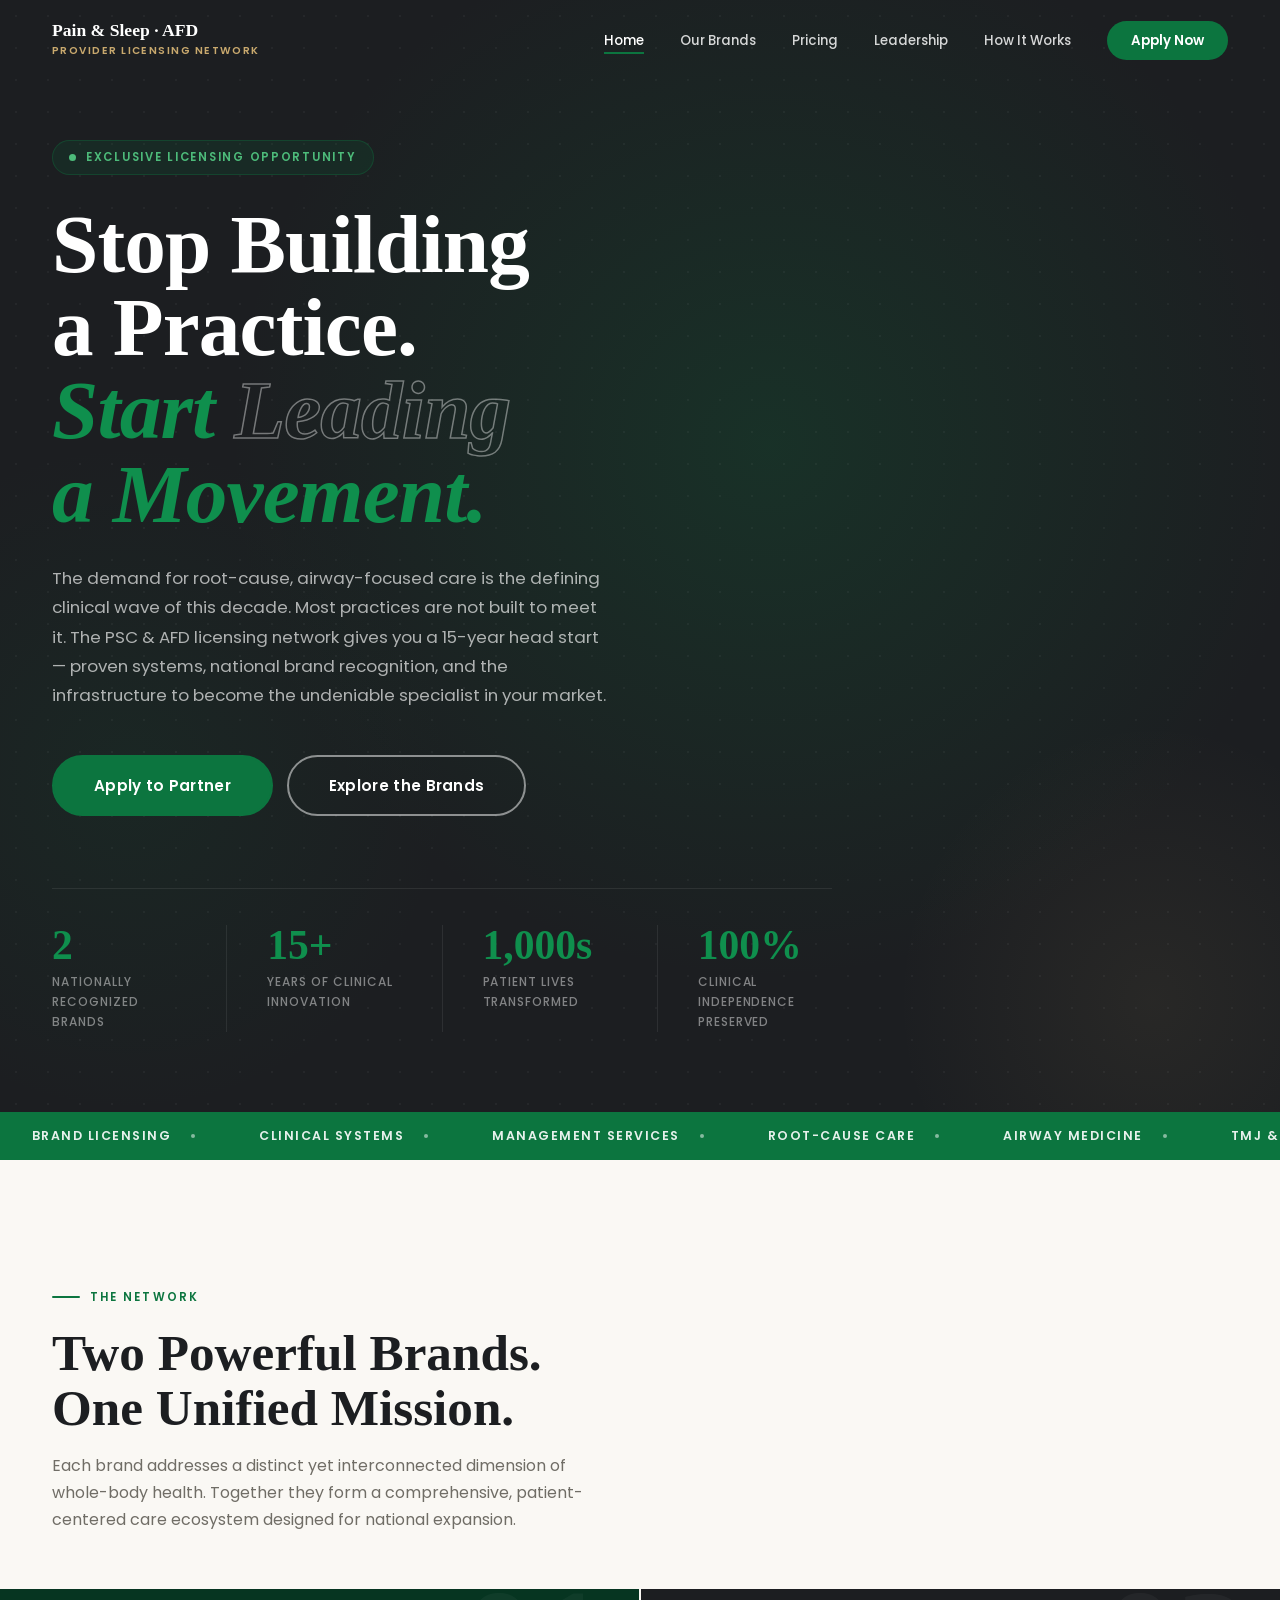
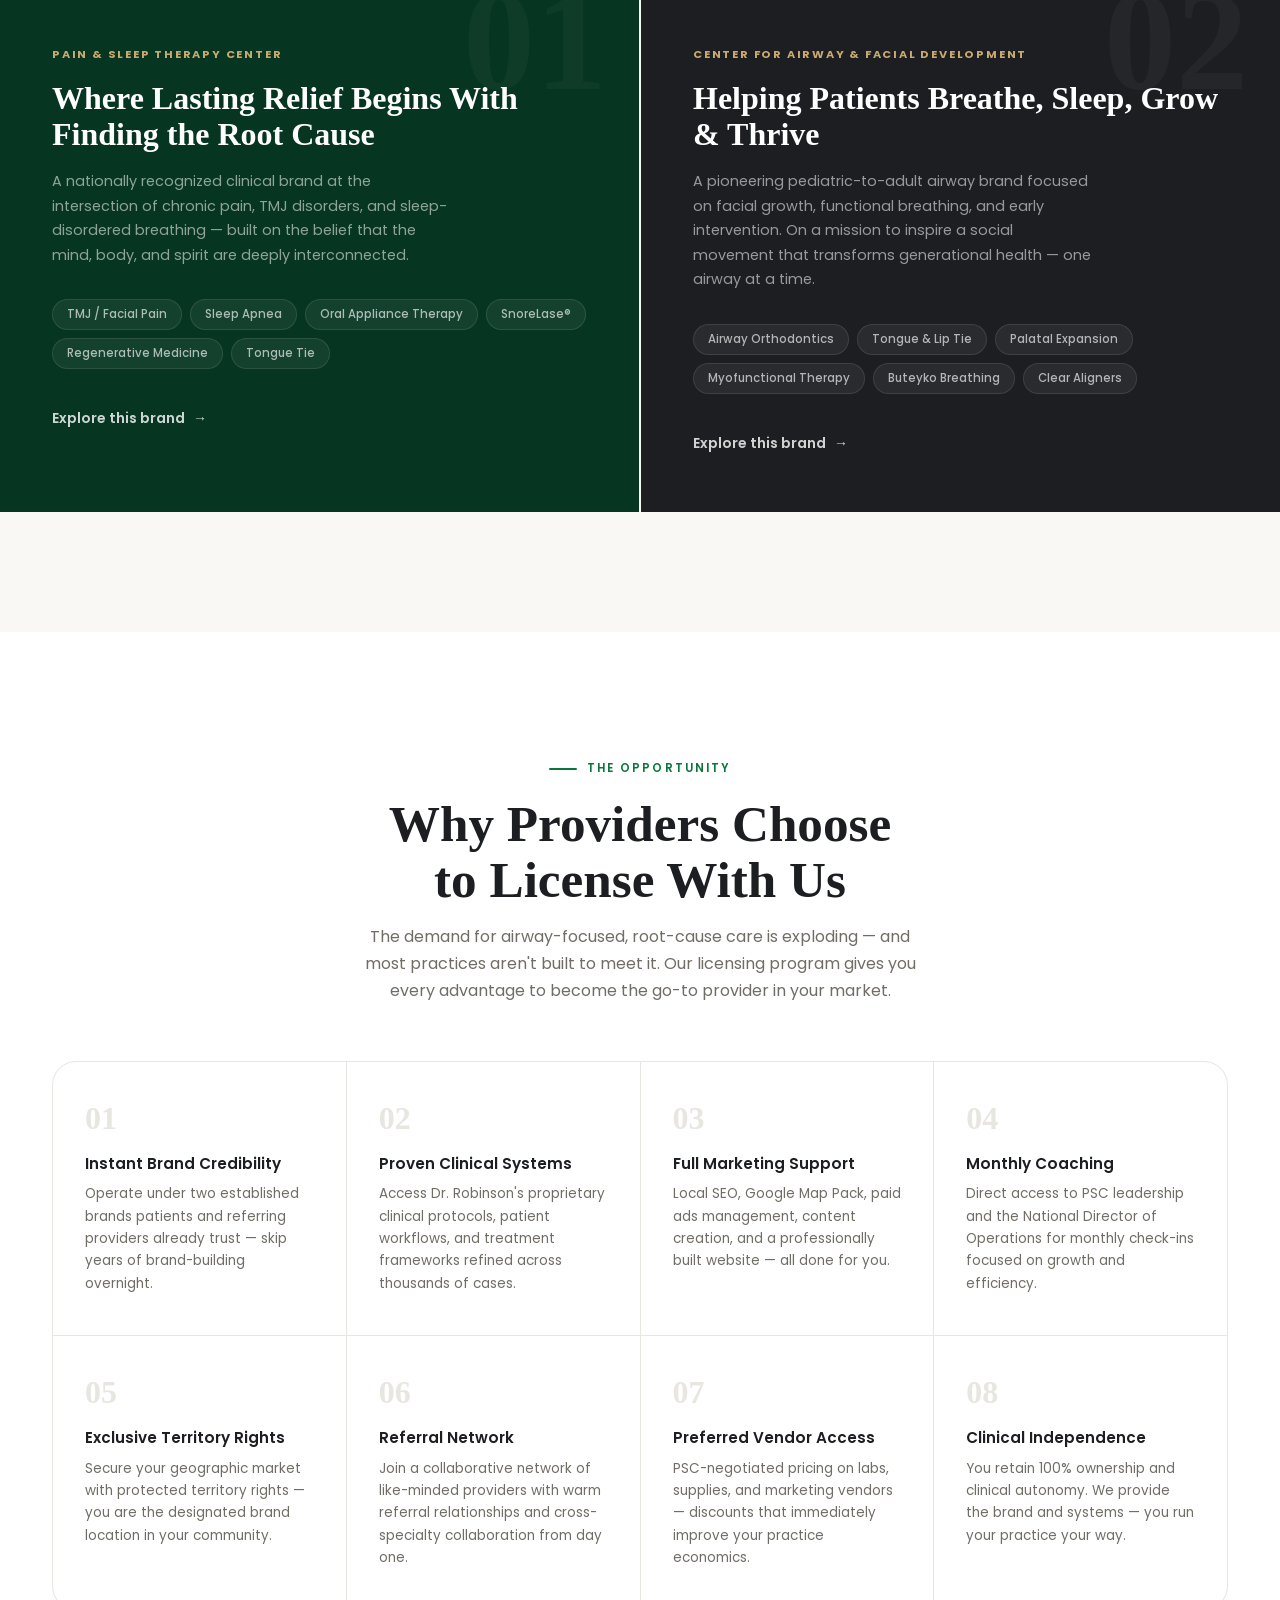
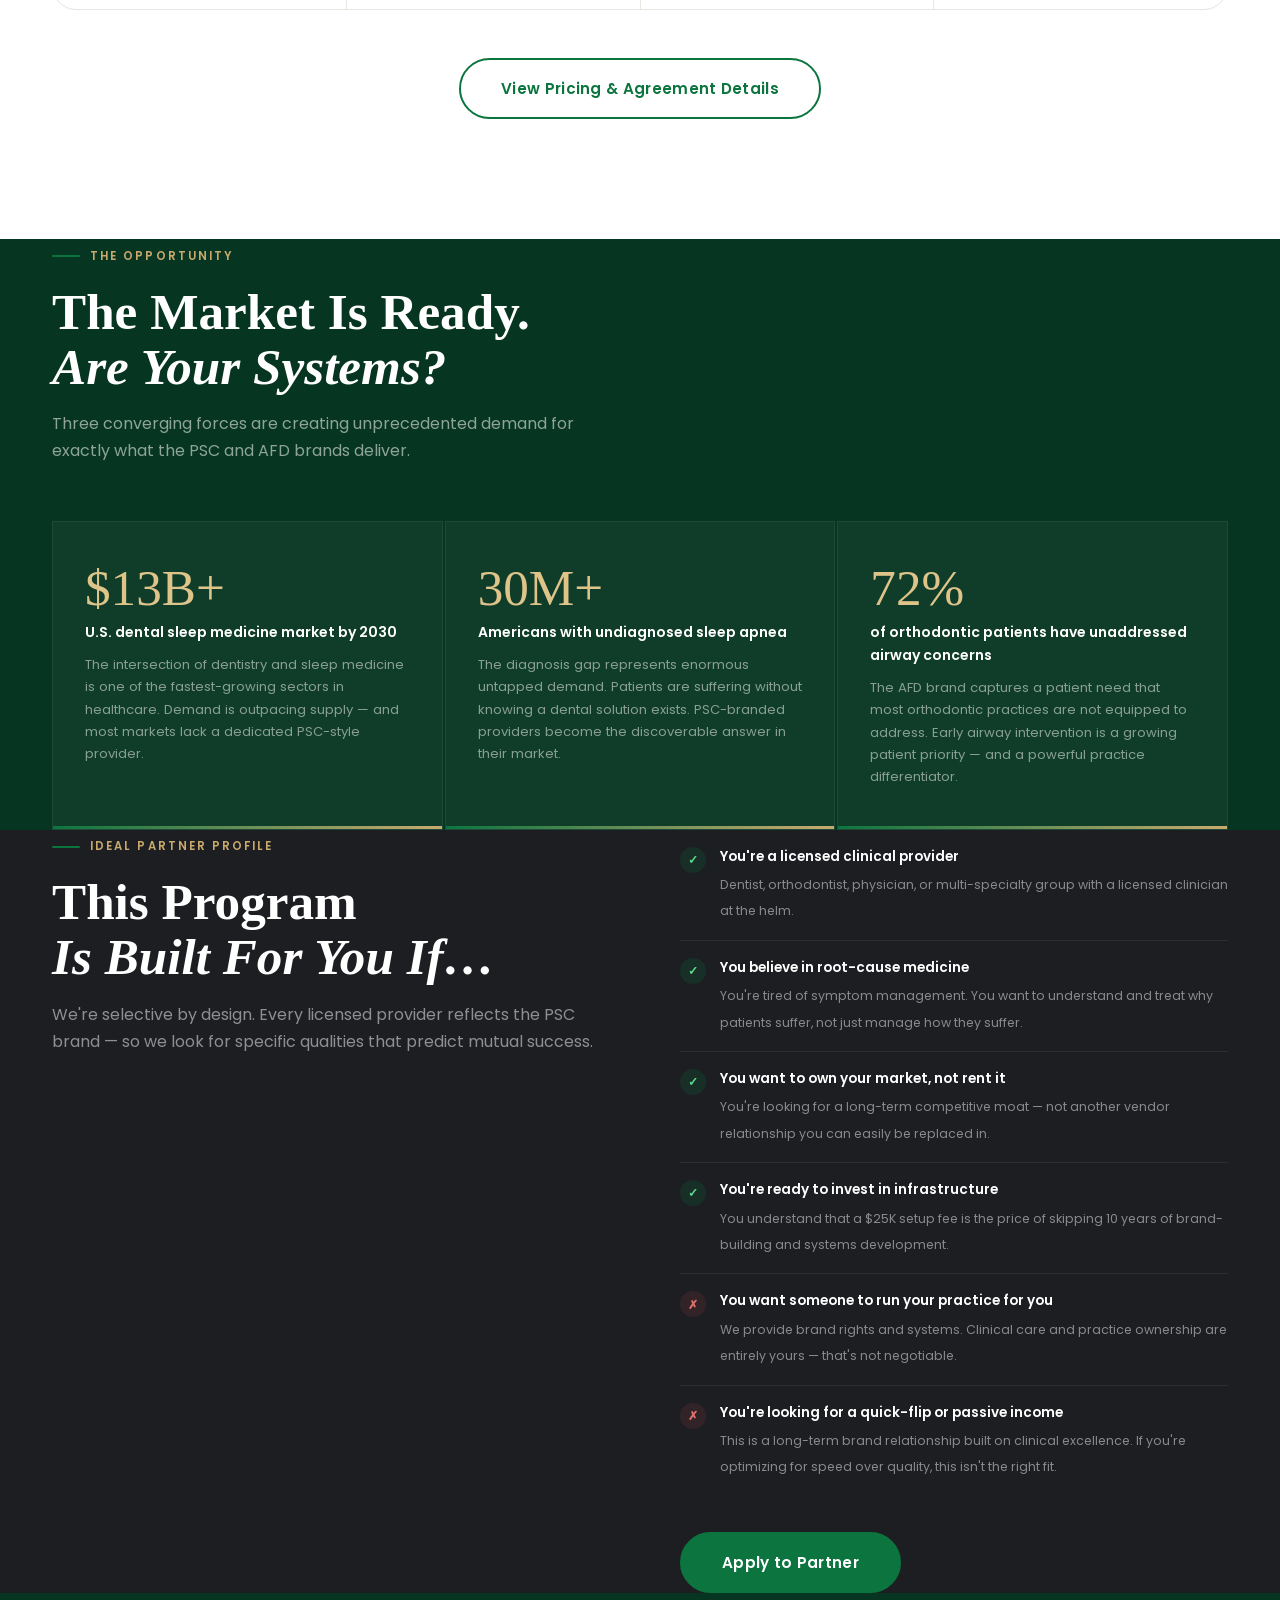
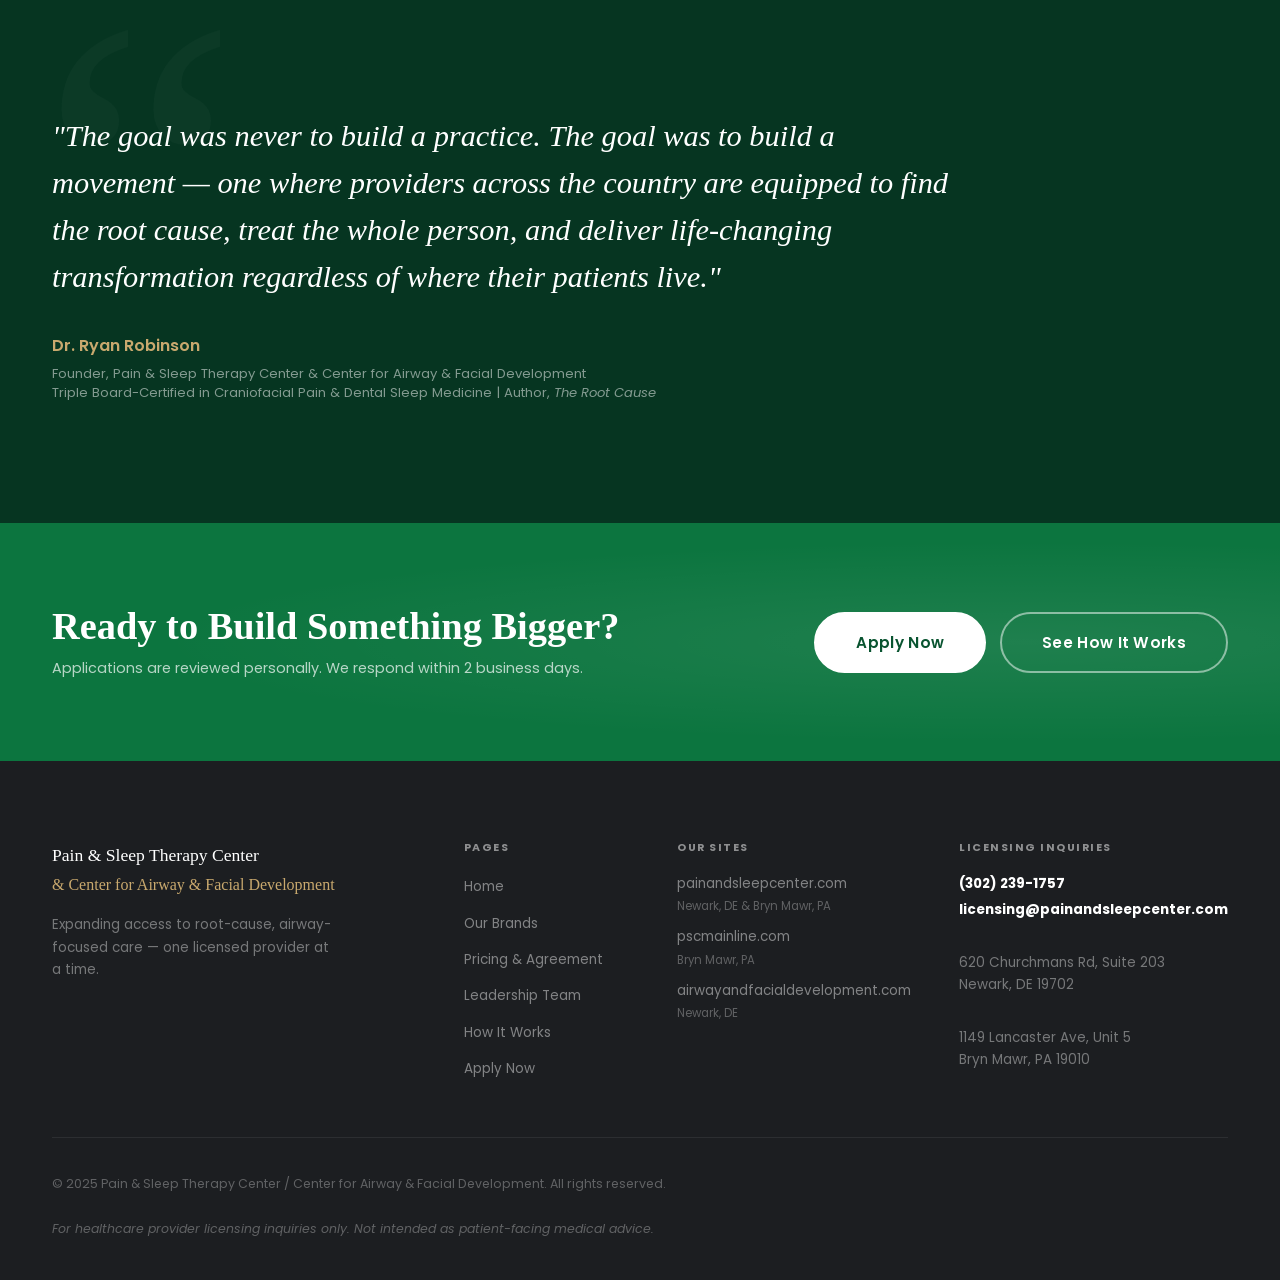
==== commit 6812d05a: "Incorporate JSX content: market stats, qualifier, ROI calc, compare table, testimonials index.html: " ====
--- a/index.html
+++ b/index.html
@@ -100,15 +100,15 @@
             Exclusive Licensing Opportunity
           </div>
           <h1 class="home-hero-title">
-            Transform<br />
-            Your Practice.<br />
-            <span class="accent">Build Under a<br />Trusted Brand.</span>
+            Stop Building<br />
+            a Practice.<br />
+            <span class="accent">Start <em>Leading</em><br />a Movement.</span>
           </h1>
           <p class="home-hero-sub">
-            Join a national network of elite clinicians operating under the
-            <strong>Pain and Sleep Therapy Center</strong> and
-            <strong>Center for Airway &amp; Facial Development</strong> brands —
-            backed by proven systems, hands-on consulting, and a mission that changes lives.
+            The demand for root-cause, airway-focused care is the defining clinical wave of this decade.
+            Most practices are not built to meet it. The PSC &amp; AFD licensing network gives you a
+            15-year head start — proven systems, national brand recognition, and the infrastructure
+            to become the undeniable specialist in your market.
           </p>
           <div class="home-hero-actions">
             <a href="apply.html"  class="btn btn-green btn-lg">Apply to Partner</a>
@@ -260,6 +260,98 @@
       </div>
     </section>
 
+    <!-- ── Market Opportunity ─────────────────────────────────── -->
+    <section class="market-section" aria-labelledby="market-heading">
+      <div class="container">
+        <div class="section-heading reveal">
+          <div class="eyebrow" style="color:var(--gold);">The Opportunity</div>
+          <h2 class="display-lg" id="market-heading" style="color:var(--white);">The Market Is Ready.<br /><em>Are Your Systems?</em></h2>
+          <p style="color:rgba(255,255,255,0.55);">Three converging forces are creating unprecedented demand for exactly what the PSC and AFD brands deliver.</p>
+        </div>
+        <div class="market-cards-grid">
+          <div class="market-card reveal">
+            <div class="market-card-stat">$13B+</div>
+            <div class="market-card-label">U.S. dental sleep medicine market by 2030</div>
+            <p class="market-card-body">The intersection of dentistry and sleep medicine is one of the fastest-growing sectors in healthcare. Demand is outpacing supply — and most markets lack a dedicated PSC-style provider.</p>
+          </div>
+          <div class="market-card reveal reveal-delay-1">
+            <div class="market-card-stat">30M+</div>
+            <div class="market-card-label">Americans with undiagnosed sleep apnea</div>
+            <p class="market-card-body">The diagnosis gap represents enormous untapped demand. Patients are suffering without knowing a dental solution exists. PSC-branded providers become the discoverable answer in their market.</p>
+          </div>
+          <div class="market-card reveal reveal-delay-2">
+            <div class="market-card-stat">72%</div>
+            <div class="market-card-label">of orthodontic patients have unaddressed airway concerns</div>
+            <p class="market-card-body">The AFD brand captures a patient need that most orthodontic practices are not equipped to address. Early airway intervention is a growing patient priority — and a powerful practice differentiator.</p>
+          </div>
+        </div>
+      </div>
+    </section>
+
+    <!-- ── Is This Right For You ───────────────────────────────── -->
+    <section class="qualifier-section" aria-labelledby="qualifier-heading">
+      <div class="container">
+        <div class="qualifier-grid">
+          <div class="qualifier-left">
+            <div class="section-heading reveal">
+              <div class="eyebrow" style="color:var(--gold);">Ideal Partner Profile</div>
+              <h2 class="display-lg" id="qualifier-heading">This Program<br /><em>Is Built For You If…</em></h2>
+              <p>We're selective by design. Every licensed provider reflects the PSC brand — so we look for specific qualities that predict mutual success.</p>
+            </div>
+          </div>
+          <div class="qualifier-right reveal reveal-delay-1">
+            <ul class="fit-list" role="list">
+              <li class="fit-item">
+                <span class="fit-icon fit-icon--yes" aria-label="Yes">✓</span>
+                <div class="fit-text">
+                  <strong>You're a licensed clinical provider</strong>
+                  <span>Dentist, orthodontist, physician, or multi-specialty group with a licensed clinician at the helm.</span>
+                </div>
+              </li>
+              <li class="fit-item">
+                <span class="fit-icon fit-icon--yes" aria-label="Yes">✓</span>
+                <div class="fit-text">
+                  <strong>You believe in root-cause medicine</strong>
+                  <span>You're tired of symptom management. You want to understand and treat why patients suffer, not just manage how they suffer.</span>
+                </div>
+              </li>
+              <li class="fit-item">
+                <span class="fit-icon fit-icon--yes" aria-label="Yes">✓</span>
+                <div class="fit-text">
+                  <strong>You want to own your market, not rent it</strong>
+                  <span>You're looking for a long-term competitive moat — not another vendor relationship you can easily be replaced in.</span>
+                </div>
+              </li>
+              <li class="fit-item">
+                <span class="fit-icon fit-icon--yes" aria-label="Yes">✓</span>
+                <div class="fit-text">
+                  <strong>You're ready to invest in infrastructure</strong>
+                  <span>You understand that a $25K setup fee is the price of skipping 10 years of brand-building and systems development.</span>
+                </div>
+              </li>
+              <li class="fit-item">
+                <span class="fit-icon fit-icon--no" aria-label="Not a fit">✗</span>
+                <div class="fit-text">
+                  <strong>You want someone to run your practice for you</strong>
+                  <span>We provide brand rights and systems. Clinical care and practice ownership are entirely yours — that's not negotiable.</span>
+                </div>
+              </li>
+              <li class="fit-item">
+                <span class="fit-icon fit-icon--no" aria-label="Not a fit">✗</span>
+                <div class="fit-text">
+                  <strong>You're looking for a quick-flip or passive income</strong>
+                  <span>This is a long-term brand relationship built on clinical excellence. If you're optimizing for speed over quality, this isn't the right fit.</span>
+                </div>
+              </li>
+            </ul>
+            <div style="margin-top:36px;">
+              <a href="apply.html" class="btn btn-green btn-lg">Apply to Partner</a>
+            </div>
+          </div>
+        </div>
+      </div>
+    </section>
+
     <!-- ── Founder Quote ───────────────────────────────────────── -->
     <section class="quote-section" aria-label="Founder quote">
       <div class="container">
--- a/css/styles.css
+++ b/css/styles.css
@@ -2022,3 +2022,296 @@
   .testimonials-grid   { grid-template-columns: 1fr; }
   .stats-bar-grid      { grid-template-columns: repeat(2, 1fr); }
 }
+
+/* ── Market Opportunity Section ──────────────────────────── */
+.market-section { background: var(--green-deeper); }
+
+.market-cards-grid {
+  display: grid;
+  grid-template-columns: repeat(3, 1fr);
+  gap: 2px;
+  margin-top: 56px;
+}
+
+.market-card {
+  background: rgba(255,255,255,0.04);
+  border: 1px solid rgba(255,255,255,0.06);
+  padding: 40px 32px;
+  position: relative;
+  overflow: hidden;
+}
+
+.market-card::after {
+  content: '';
+  position: absolute;
+  bottom: 0; left: 0; right: 0;
+  height: 3px;
+  background: linear-gradient(to right, var(--green), var(--gold));
+}
+
+.market-card-stat {
+  font-family: var(--font-display);
+  font-size: clamp(2.5rem, 4vw, 3.5rem);
+  font-weight: 300;
+  color: var(--gold-light);
+  line-height: 1;
+  margin-bottom: 8px;
+}
+
+.market-card-label {
+  font-size: 0.875rem;
+  font-weight: 600;
+  color: var(--white);
+  margin-bottom: 10px;
+}
+
+.market-card-body {
+  font-size: 0.82rem;
+  line-height: 1.7;
+  color: rgba(255,255,255,0.5);
+}
+
+/* ── Qualifier / Fit Section ─────────────────────────────── */
+.qualifier-section { background: var(--charcoal); }
+
+.qualifier-grid {
+  display: grid;
+  grid-template-columns: 1fr 1fr;
+  gap: 80px;
+  align-items: start;
+}
+
+.qualifier-grid .section-heading { text-align: left; }
+.qualifier-grid .section-heading h2 { color: var(--white); }
+.qualifier-grid .section-heading p { color: rgba(255,255,255,0.5); max-width: none; }
+
+.fit-list { list-style: none; padding: 0; margin: 0; }
+
+.fit-item {
+  display: flex;
+  gap: 14px;
+  padding: 16px 0;
+  border-bottom: 1px solid rgba(255,255,255,0.07);
+  align-items: flex-start;
+}
+
+.fit-item:last-child { border-bottom: none; }
+
+.fit-icon {
+  width: 26px; height: 26px; min-width: 26px;
+  border-radius: 50%;
+  display: flex; align-items: center; justify-content: center;
+  font-size: 12px; font-weight: 700;
+  margin-top: 1px;
+}
+
+.fit-icon--yes { background: rgba(12,117,63,0.2); color: #5eda8e; }
+.fit-icon--no  { background: rgba(180,70,70,0.15); color: #e07070; }
+
+.fit-text strong {
+  display: block;
+  font-size: 0.85rem; font-weight: 600;
+  color: var(--white); margin-bottom: 3px;
+}
+
+.fit-text span {
+  font-size: 0.78rem;
+  color: rgba(255,255,255,0.48);
+  line-height: 1.55;
+}
+
+/* ── ROI Calculator ──────────────────────────────────────── */
+.roi-section { background: var(--cream); }
+
+.roi-card {
+  background: var(--white);
+  border: 1px solid var(--gray-200);
+  box-shadow: var(--shadow-md);
+  border-radius: var(--r-md);
+  padding: 56px;
+  max-width: 900px;
+  margin: 48px auto 0;
+}
+
+.roi-grid {
+  display: grid;
+  grid-template-columns: 1fr 1fr;
+  gap: 52px;
+}
+
+.roi-inputs { display: flex; flex-direction: column; gap: 28px; }
+
+.roi-input-label {
+  font-size: 0.7rem;
+  font-weight: 600;
+  letter-spacing: 0.1em;
+  text-transform: uppercase;
+  color: var(--gray-500);
+  display: block;
+  margin-bottom: 6px;
+}
+
+.roi-range-val {
+  font-family: var(--font-display);
+  font-size: 2rem;
+  font-weight: 400;
+  color: var(--charcoal);
+  display: block;
+  margin-bottom: 8px;
+  line-height: 1;
+}
+
+input[type="range"].roi-range {
+  -webkit-appearance: none;
+  appearance: none;
+  width: 100%;
+  height: 3px;
+  background: var(--gray-200);
+  outline: none;
+  border-radius: 2px;
+  cursor: pointer;
+  border: none;
+  padding: 0;
+}
+
+input[type="range"].roi-range::-webkit-slider-thumb {
+  -webkit-appearance: none;
+  width: 18px; height: 18px;
+  border-radius: 50%;
+  background: var(--charcoal);
+  border: 3px solid var(--gold);
+  cursor: pointer;
+}
+
+input[type="range"].roi-range::-moz-range-thumb {
+  width: 18px; height: 18px;
+  border-radius: 50%;
+  background: var(--charcoal);
+  border: 3px solid var(--gold);
+  cursor: pointer;
+  border-width: 3px;
+}
+
+.roi-results {
+  background: var(--green-deeper);
+  border-radius: var(--r-sm);
+  padding: 36px 28px;
+  display: flex;
+  flex-direction: column;
+  justify-content: center;
+}
+
+.roi-result-row {
+  display: flex;
+  justify-content: space-between;
+  align-items: center;
+  padding: 13px 0;
+  border-bottom: 1px solid rgba(255,255,255,0.07);
+}
+
+.roi-result-row:last-of-type { border-bottom: none; }
+
+.roi-result-label {
+  font-size: 0.76rem;
+  color: rgba(255,255,255,0.48);
+}
+
+.roi-result-label--bold {
+  font-size: 0.8rem;
+  color: rgba(255,255,255,0.85);
+  font-weight: 600;
+}
+
+.roi-result-val {
+  font-family: var(--font-display);
+  font-size: 1.45rem;
+  font-weight: 400;
+  color: var(--white);
+}
+
+.roi-result-val--highlight { color: var(--gold-light); font-size: 1.85rem; }
+.roi-result-val--pos { color: #7fe0a0; }
+.roi-result-val--neg { color: #e07070; }
+
+.roi-disclaimer {
+  font-size: 0.68rem;
+  color: rgba(255,255,255,0.28);
+  margin-top: 14px;
+  line-height: 1.6;
+}
+
+/* ── Comparison Table ────────────────────────────────────── */
+.compare-section { background: var(--white); }
+
+.compare-table-wrap { overflow-x: auto; margin-top: 48px; }
+
+.compare-table {
+  width: 100%;
+  border-collapse: collapse;
+  min-width: 680px;
+}
+
+.compare-table th {
+  text-align: left;
+  padding: 16px 18px;
+  font-size: 0.7rem;
+  font-weight: 600;
+  letter-spacing: 0.1em;
+  text-transform: uppercase;
+  color: var(--white);
+  background: var(--charcoal);
+  white-space: nowrap;
+}
+
+.compare-table th:first-child { background: var(--dark); width: 28%; }
+.compare-table th.col-psc     { background: var(--green-dark); }
+
+.compare-table td {
+  padding: 13px 18px;
+  font-size: 0.82rem;
+  border-bottom: 1px solid var(--gray-100);
+  vertical-align: middle;
+}
+
+.compare-table tr:hover td { background: var(--gray-100); }
+.compare-table td:first-child { font-weight: 500; color: var(--charcoal); }
+.compare-table tr.row-psc td  { background: var(--green-subtle); }
+.compare-table tr.row-psc td:first-child { font-weight: 700; color: var(--green-dark); }
+.compare-table td.col-psc     { background: rgba(12,117,63,0.05); }
+
+.cmp-yes     { color: var(--green);    font-size: 1rem; font-weight: 700; }
+.cmp-no      { color: var(--gray-300); font-size: 1rem; }
+.cmp-partial { color: var(--gold-dark); font-size: 0.78rem; font-weight: 600; }
+
+/* ── Testimonial specialty badge ─────────────────────────── */
+.testimonial-specialty {
+  display: inline-flex;
+  align-items: center;
+  background: rgba(12,117,63,0.1);
+  border: 1px solid rgba(12,117,63,0.2);
+  color: var(--green);
+  font-size: 0.67rem;
+  font-weight: 600;
+  letter-spacing: 0.08em;
+  text-transform: uppercase;
+  padding: 4px 10px;
+  border-radius: 3px;
+  margin-top: 10px;
+}
+
+/* ── Timeline phase label ────────────────────────────────── */
+.process-step-phase {
+  font-size: 0.68rem;
+  font-weight: 700;
+  letter-spacing: 0.14em;
+  text-transform: uppercase;
+  color: var(--gold);
+  margin-bottom: 5px;
+}
+
+@media (max-width: 900px) {
+  .market-cards-grid { grid-template-columns: 1fr; gap: 2px; }
+  .qualifier-grid    { grid-template-columns: 1fr; gap: 48px; }
+  .roi-grid          { grid-template-columns: 1fr; gap: 32px; }
+  .roi-card          { padding: 32px 20px; }
+}
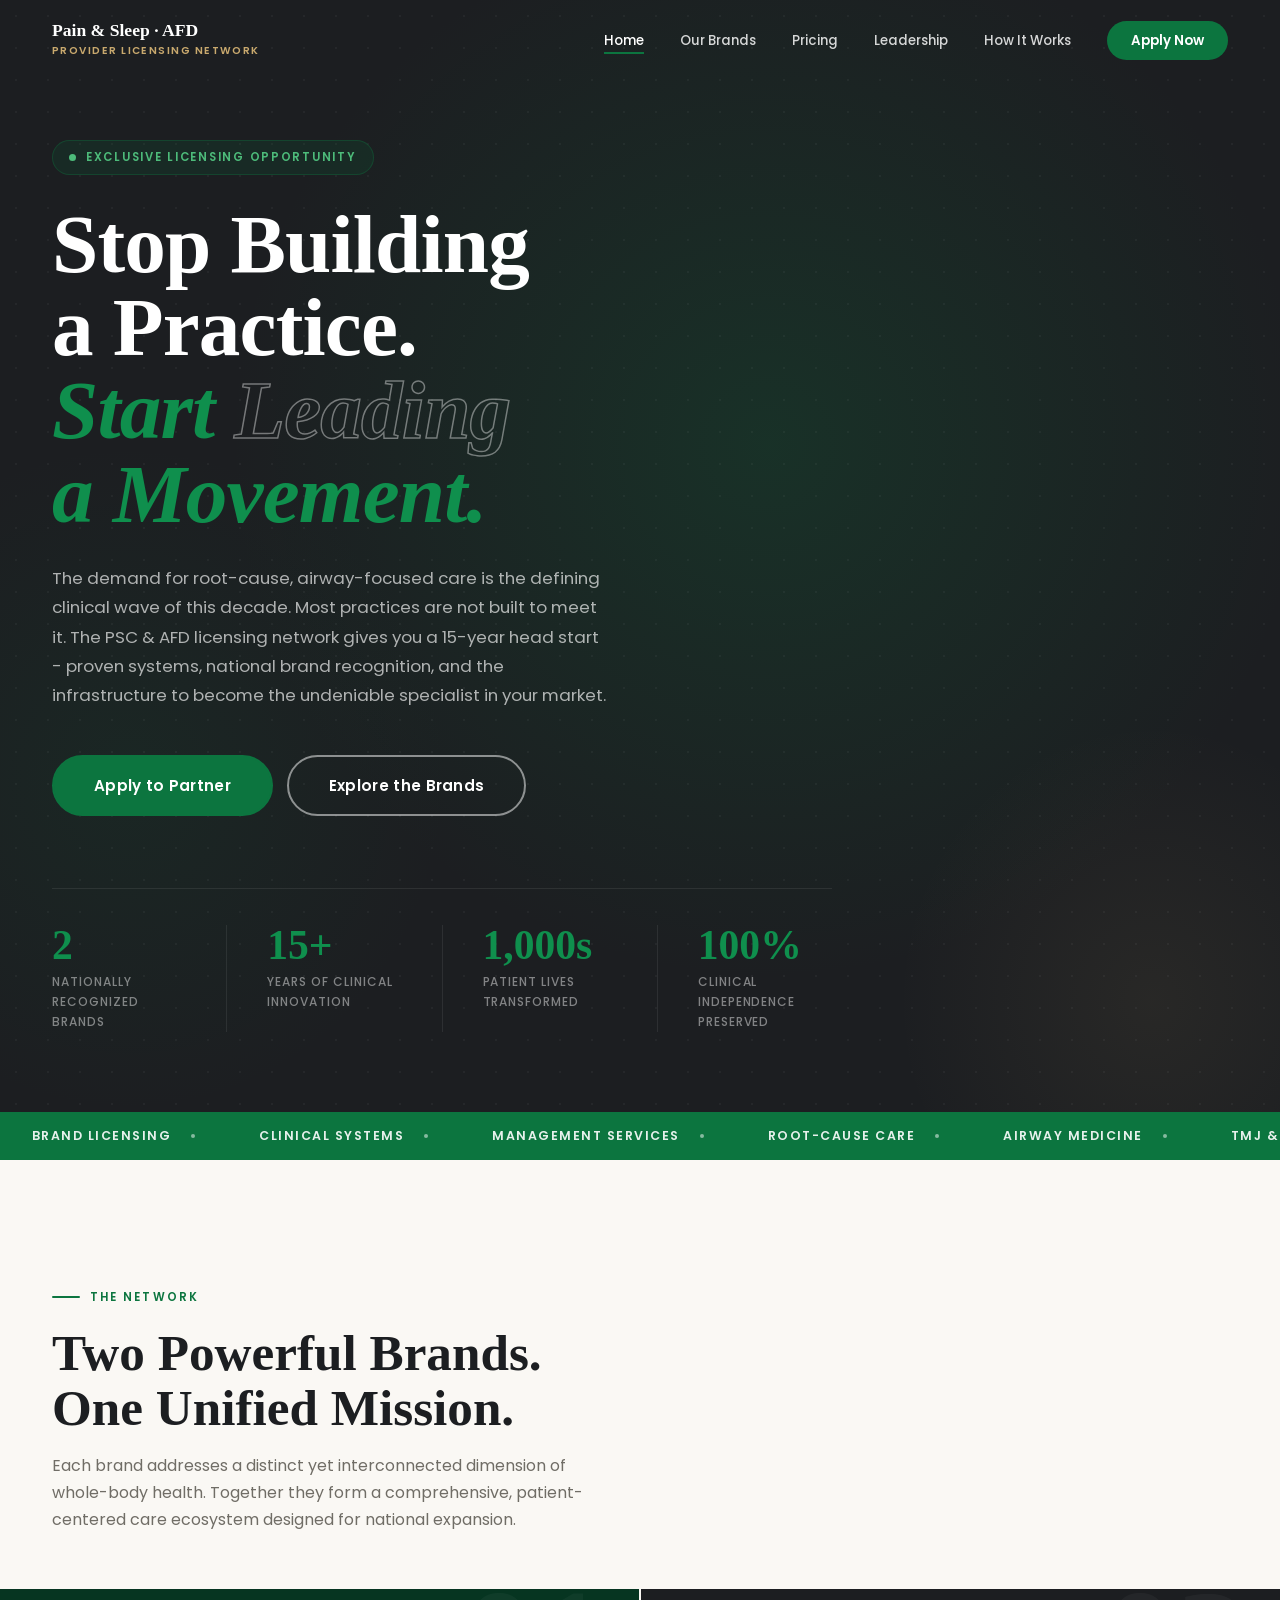
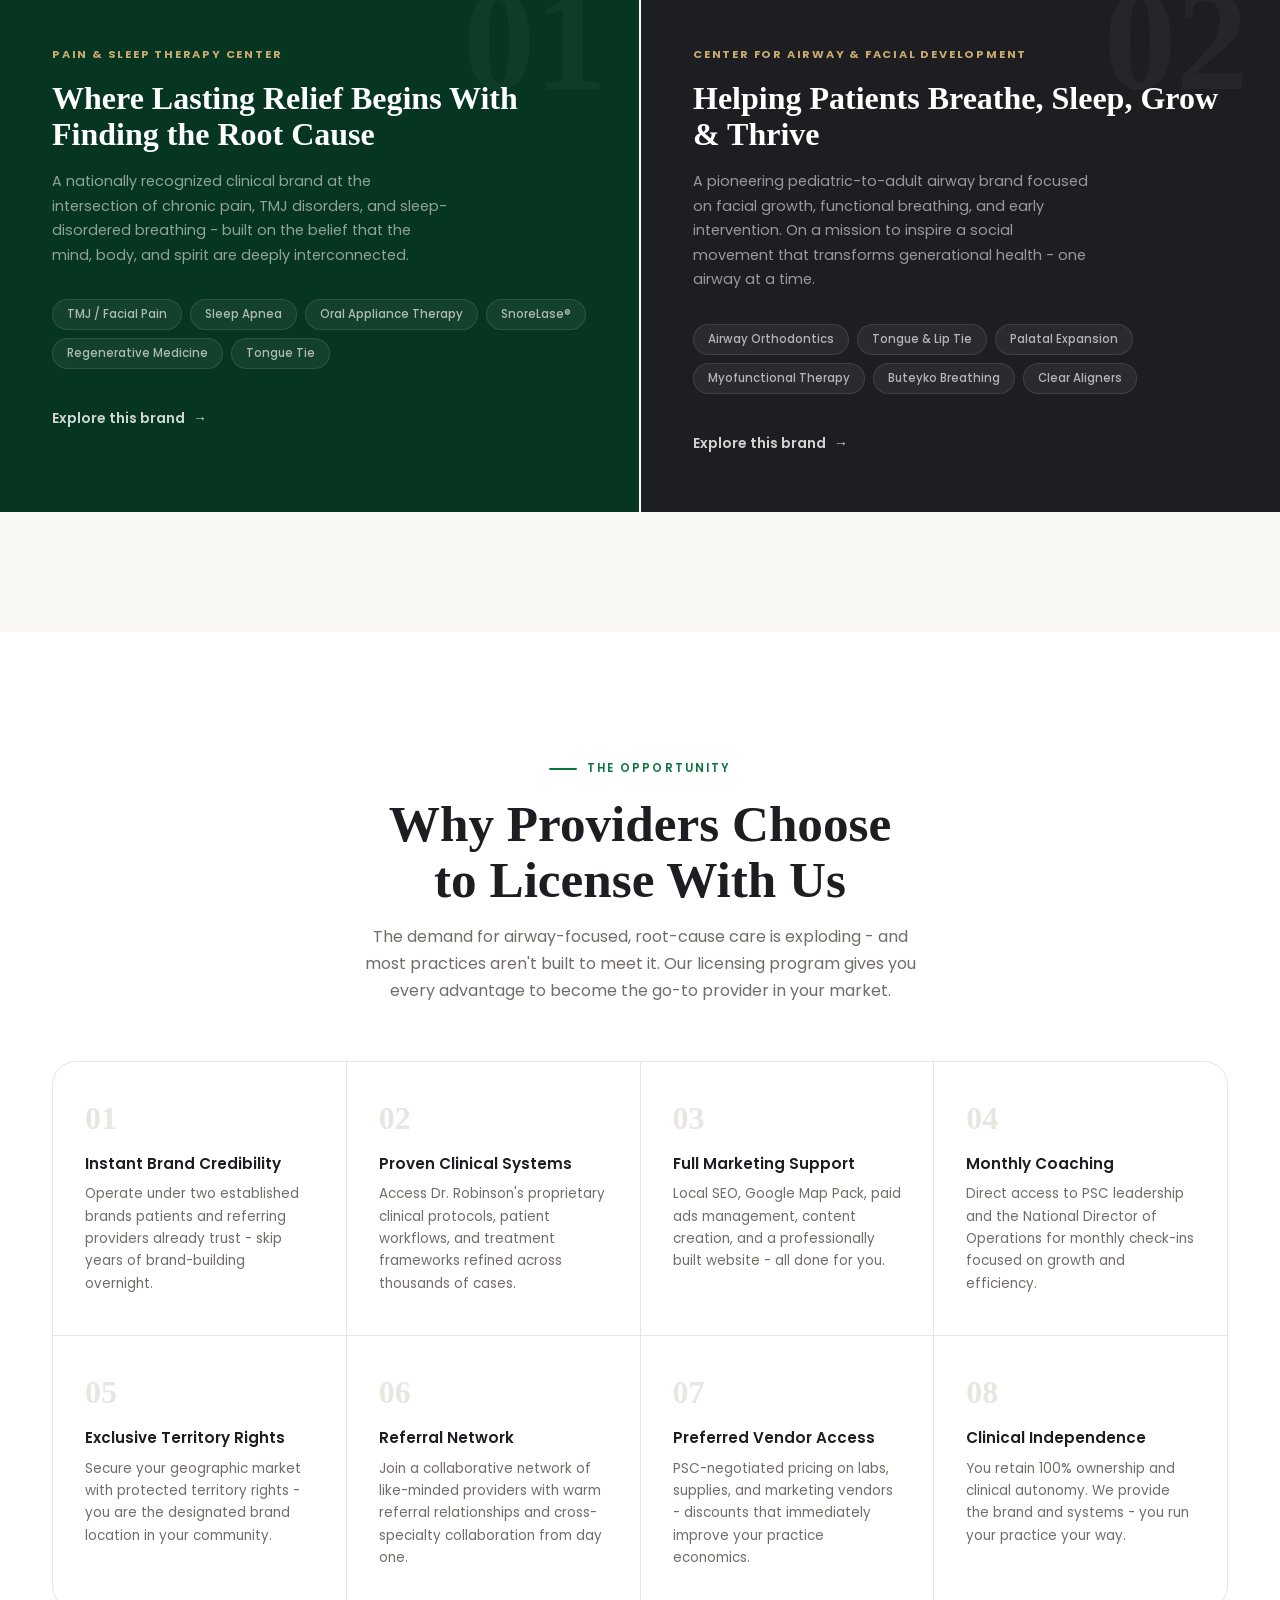
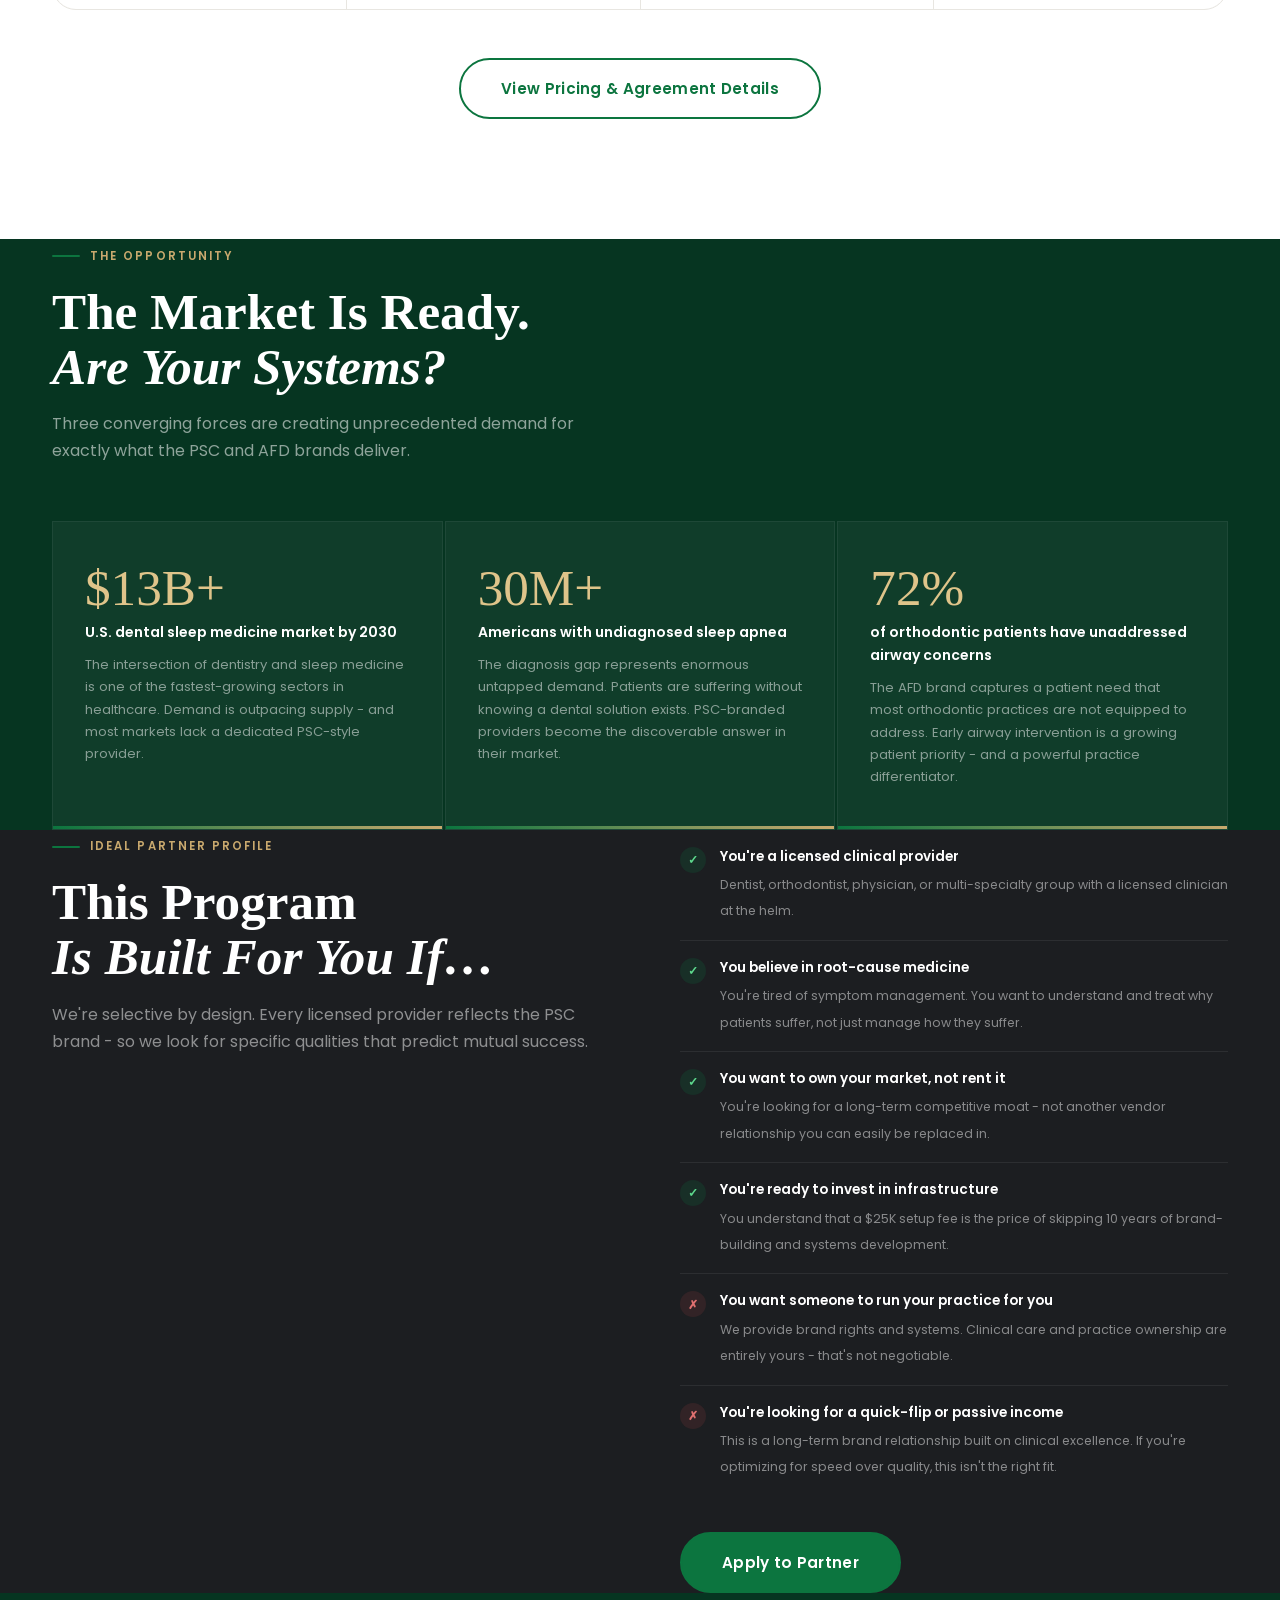
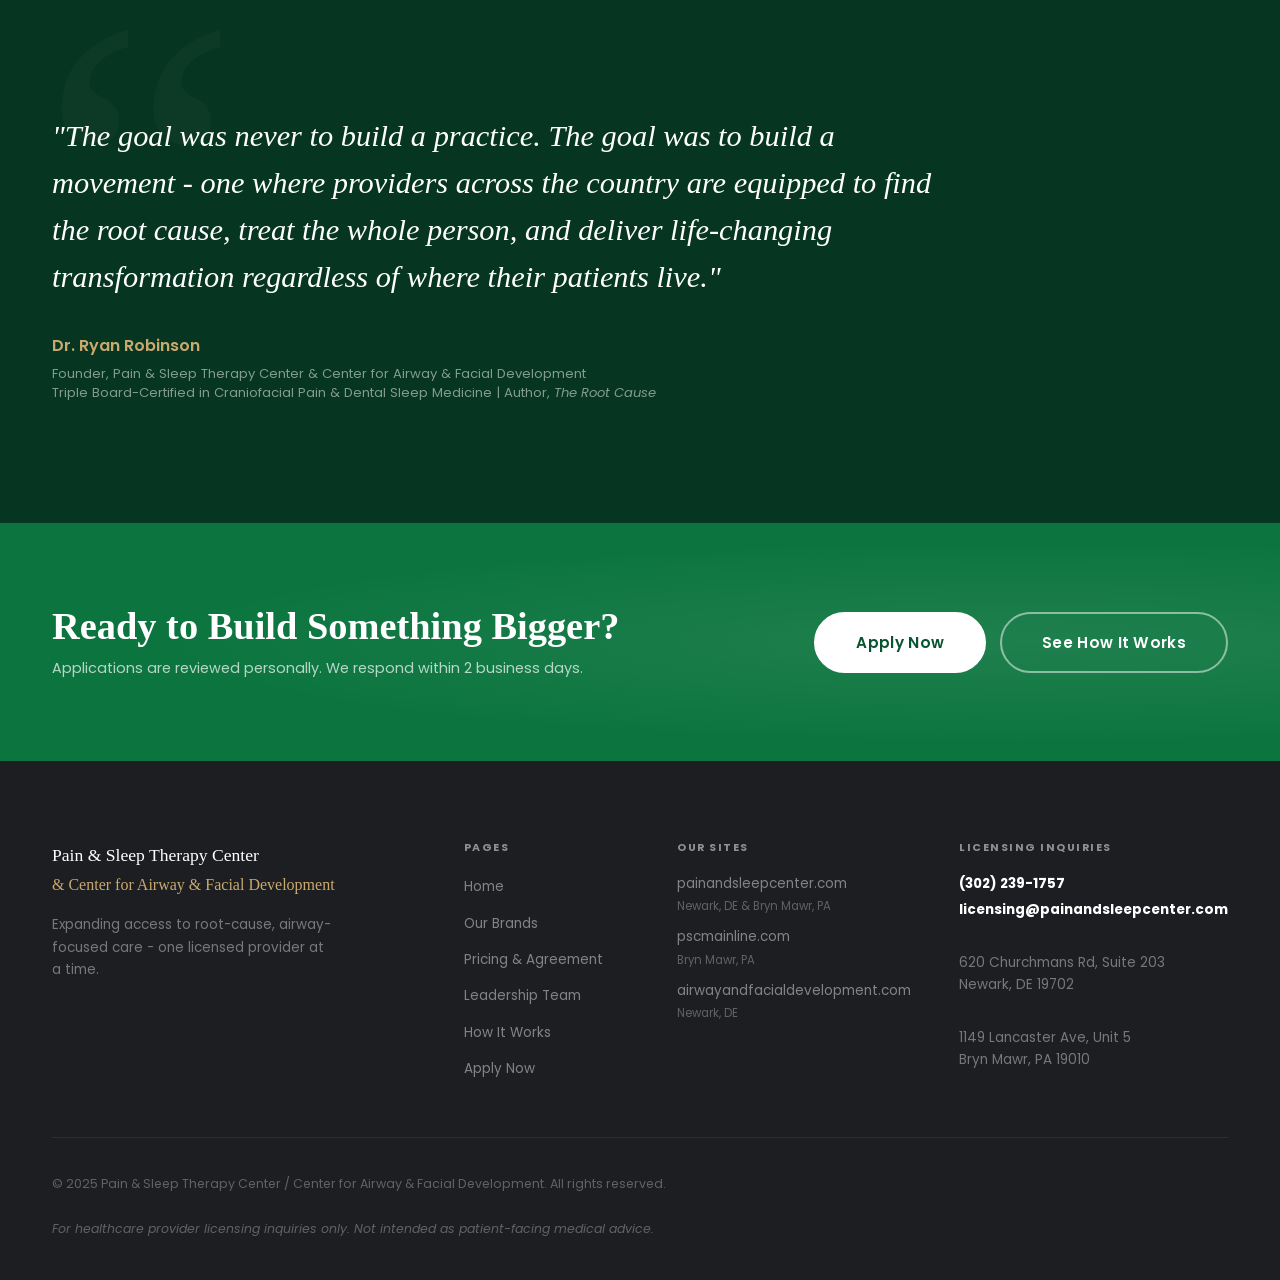
==== commit 99a9566e: "Remove all em dashes site-wide, replace with hyphens https://claude.ai/code/session_01UGU7gqHinAK6LF" ====
--- a/index.html
+++ b/index.html
@@ -107,7 +107,7 @@
           <p class="home-hero-sub">
             The demand for root-cause, airway-focused care is the defining clinical wave of this decade.
             Most practices are not built to meet it. The PSC &amp; AFD licensing network gives you a
-            15-year head start — proven systems, national brand recognition, and the infrastructure
+            15-year head start - proven systems, national brand recognition, and the infrastructure
             to become the undeniable specialist in your market.
           </p>
           <div class="home-hero-actions">
@@ -175,7 +175,7 @@
           <span class="brand-tease-card-num" aria-hidden="true">01</span>
           <span class="brand-tease-card-label">Pain &amp; Sleep Therapy Center</span>
           <h3>Where Lasting Relief Begins With Finding the Root Cause</h3>
-          <p>A nationally recognized clinical brand at the intersection of chronic pain, TMJ disorders, and sleep-disordered breathing — built on the belief that the mind, body, and spirit are deeply interconnected.</p>
+          <p>A nationally recognized clinical brand at the intersection of chronic pain, TMJ disorders, and sleep-disordered breathing - built on the belief that the mind, body, and spirit are deeply interconnected.</p>
           <div class="brand-tease-tags">
             <span class="brand-tag">TMJ / Facial Pain</span>
             <span class="brand-tag">Sleep Apnea</span>
@@ -190,7 +190,7 @@
           <span class="brand-tease-card-num" aria-hidden="true">02</span>
           <span class="brand-tease-card-label">Center for Airway &amp; Facial Development</span>
           <h3>Helping Patients Breathe, Sleep, Grow &amp; Thrive</h3>
-          <p>A pioneering pediatric-to-adult airway brand focused on facial growth, functional breathing, and early intervention. On a mission to inspire a social movement that transforms generational health — one airway at a time.</p>
+          <p>A pioneering pediatric-to-adult airway brand focused on facial growth, functional breathing, and early intervention. On a mission to inspire a social movement that transforms generational health - one airway at a time.</p>
           <div class="brand-tease-tags">
             <span class="brand-tag">Airway Orthodontics</span>
             <span class="brand-tag">Tongue &amp; Lip Tie</span>
@@ -210,13 +210,13 @@
         <div class="section-heading section-heading--center reveal">
           <div class="eyebrow">The Opportunity</div>
           <h2 class="display-lg" id="why-heading">Why Providers Choose<br />to License With Us</h2>
-          <p>The demand for airway-focused, root-cause care is exploding — and most practices aren't built to meet it. Our licensing program gives you every advantage to become the go-to provider in your market.</p>
+          <p>The demand for airway-focused, root-cause care is exploding - and most practices aren't built to meet it. Our licensing program gives you every advantage to become the go-to provider in your market.</p>
         </div>
         <div class="why-grid">
           <div class="why-item reveal">
             <div class="why-item-num">01</div>
             <h4>Instant Brand Credibility</h4>
-            <p>Operate under two established brands patients and referring providers already trust — skip years of brand-building overnight.</p>
+            <p>Operate under two established brands patients and referring providers already trust - skip years of brand-building overnight.</p>
           </div>
           <div class="why-item reveal reveal-delay-1">
             <div class="why-item-num">02</div>
@@ -226,7 +226,7 @@
           <div class="why-item reveal reveal-delay-2">
             <div class="why-item-num">03</div>
             <h4>Full Marketing Support</h4>
-            <p>Local SEO, Google Map Pack, paid ads management, content creation, and a professionally built website — all done for you.</p>
+            <p>Local SEO, Google Map Pack, paid ads management, content creation, and a professionally built website - all done for you.</p>
           </div>
           <div class="why-item reveal reveal-delay-3">
             <div class="why-item-num">04</div>
@@ -236,7 +236,7 @@
           <div class="why-item reveal">
             <div class="why-item-num">05</div>
             <h4>Exclusive Territory Rights</h4>
-            <p>Secure your geographic market with protected territory rights — you are the designated brand location in your community.</p>
+            <p>Secure your geographic market with protected territory rights - you are the designated brand location in your community.</p>
           </div>
           <div class="why-item reveal reveal-delay-1">
             <div class="why-item-num">06</div>
@@ -246,12 +246,12 @@
           <div class="why-item reveal reveal-delay-2">
             <div class="why-item-num">07</div>
             <h4>Preferred Vendor Access</h4>
-            <p>PSC-negotiated pricing on labs, supplies, and marketing vendors — discounts that immediately improve your practice economics.</p>
+            <p>PSC-negotiated pricing on labs, supplies, and marketing vendors - discounts that immediately improve your practice economics.</p>
           </div>
           <div class="why-item reveal reveal-delay-3">
             <div class="why-item-num">08</div>
             <h4>Clinical Independence</h4>
-            <p>You retain 100% ownership and clinical autonomy. We provide the brand and systems — you run your practice your way.</p>
+            <p>You retain 100% ownership and clinical autonomy. We provide the brand and systems - you run your practice your way.</p>
           </div>
         </div>
         <div style="text-align:center; margin-top:48px;">
@@ -272,7 +272,7 @@
           <div class="market-card reveal">
             <div class="market-card-stat">$13B+</div>
             <div class="market-card-label">U.S. dental sleep medicine market by 2030</div>
-            <p class="market-card-body">The intersection of dentistry and sleep medicine is one of the fastest-growing sectors in healthcare. Demand is outpacing supply — and most markets lack a dedicated PSC-style provider.</p>
+            <p class="market-card-body">The intersection of dentistry and sleep medicine is one of the fastest-growing sectors in healthcare. Demand is outpacing supply - and most markets lack a dedicated PSC-style provider.</p>
           </div>
           <div class="market-card reveal reveal-delay-1">
             <div class="market-card-stat">30M+</div>
@@ -282,7 +282,7 @@
           <div class="market-card reveal reveal-delay-2">
             <div class="market-card-stat">72%</div>
             <div class="market-card-label">of orthodontic patients have unaddressed airway concerns</div>
-            <p class="market-card-body">The AFD brand captures a patient need that most orthodontic practices are not equipped to address. Early airway intervention is a growing patient priority — and a powerful practice differentiator.</p>
+            <p class="market-card-body">The AFD brand captures a patient need that most orthodontic practices are not equipped to address. Early airway intervention is a growing patient priority - and a powerful practice differentiator.</p>
           </div>
         </div>
       </div>
@@ -296,7 +296,7 @@
             <div class="section-heading reveal">
               <div class="eyebrow" style="color:var(--gold);">Ideal Partner Profile</div>
               <h2 class="display-lg" id="qualifier-heading">This Program<br /><em>Is Built For You If…</em></h2>
-              <p>We're selective by design. Every licensed provider reflects the PSC brand — so we look for specific qualities that predict mutual success.</p>
+              <p>We're selective by design. Every licensed provider reflects the PSC brand - so we look for specific qualities that predict mutual success.</p>
             </div>
           </div>
           <div class="qualifier-right reveal reveal-delay-1">
@@ -319,7 +319,7 @@
                 <span class="fit-icon fit-icon--yes" aria-label="Yes">✓</span>
                 <div class="fit-text">
                   <strong>You want to own your market, not rent it</strong>
-                  <span>You're looking for a long-term competitive moat — not another vendor relationship you can easily be replaced in.</span>
+                  <span>You're looking for a long-term competitive moat - not another vendor relationship you can easily be replaced in.</span>
                 </div>
               </li>
               <li class="fit-item">
@@ -333,7 +333,7 @@
                 <span class="fit-icon fit-icon--no" aria-label="Not a fit">✗</span>
                 <div class="fit-text">
                   <strong>You want someone to run your practice for you</strong>
-                  <span>We provide brand rights and systems. Clinical care and practice ownership are entirely yours — that's not negotiable.</span>
+                  <span>We provide brand rights and systems. Clinical care and practice ownership are entirely yours - that's not negotiable.</span>
                 </div>
               </li>
               <li class="fit-item">
@@ -356,7 +356,7 @@
     <section class="quote-section" aria-label="Founder quote">
       <div class="container">
         <blockquote class="reveal">
-          "The goal was never to build a practice. The goal was to build a movement —
+          "The goal was never to build a practice. The goal was to build a movement -
           one where providers across the country are equipped to find the root cause,
           treat the whole person, and deliver life-changing transformation
           regardless of where their patients live."
@@ -394,7 +394,7 @@
         <div>
           <div class="footer-brand-name">Pain &amp; Sleep Therapy Center</div>
           <div class="footer-brand-sub">&amp; Center for Airway &amp; Facial Development</div>
-          <p class="footer-brand-desc">Expanding access to root-cause, airway-focused care — one licensed provider at a time.</p>
+          <p class="footer-brand-desc">Expanding access to root-cause, airway-focused care - one licensed provider at a time.</p>
         </div>
         <div class="footer-col">
           <h5>Pages</h5>
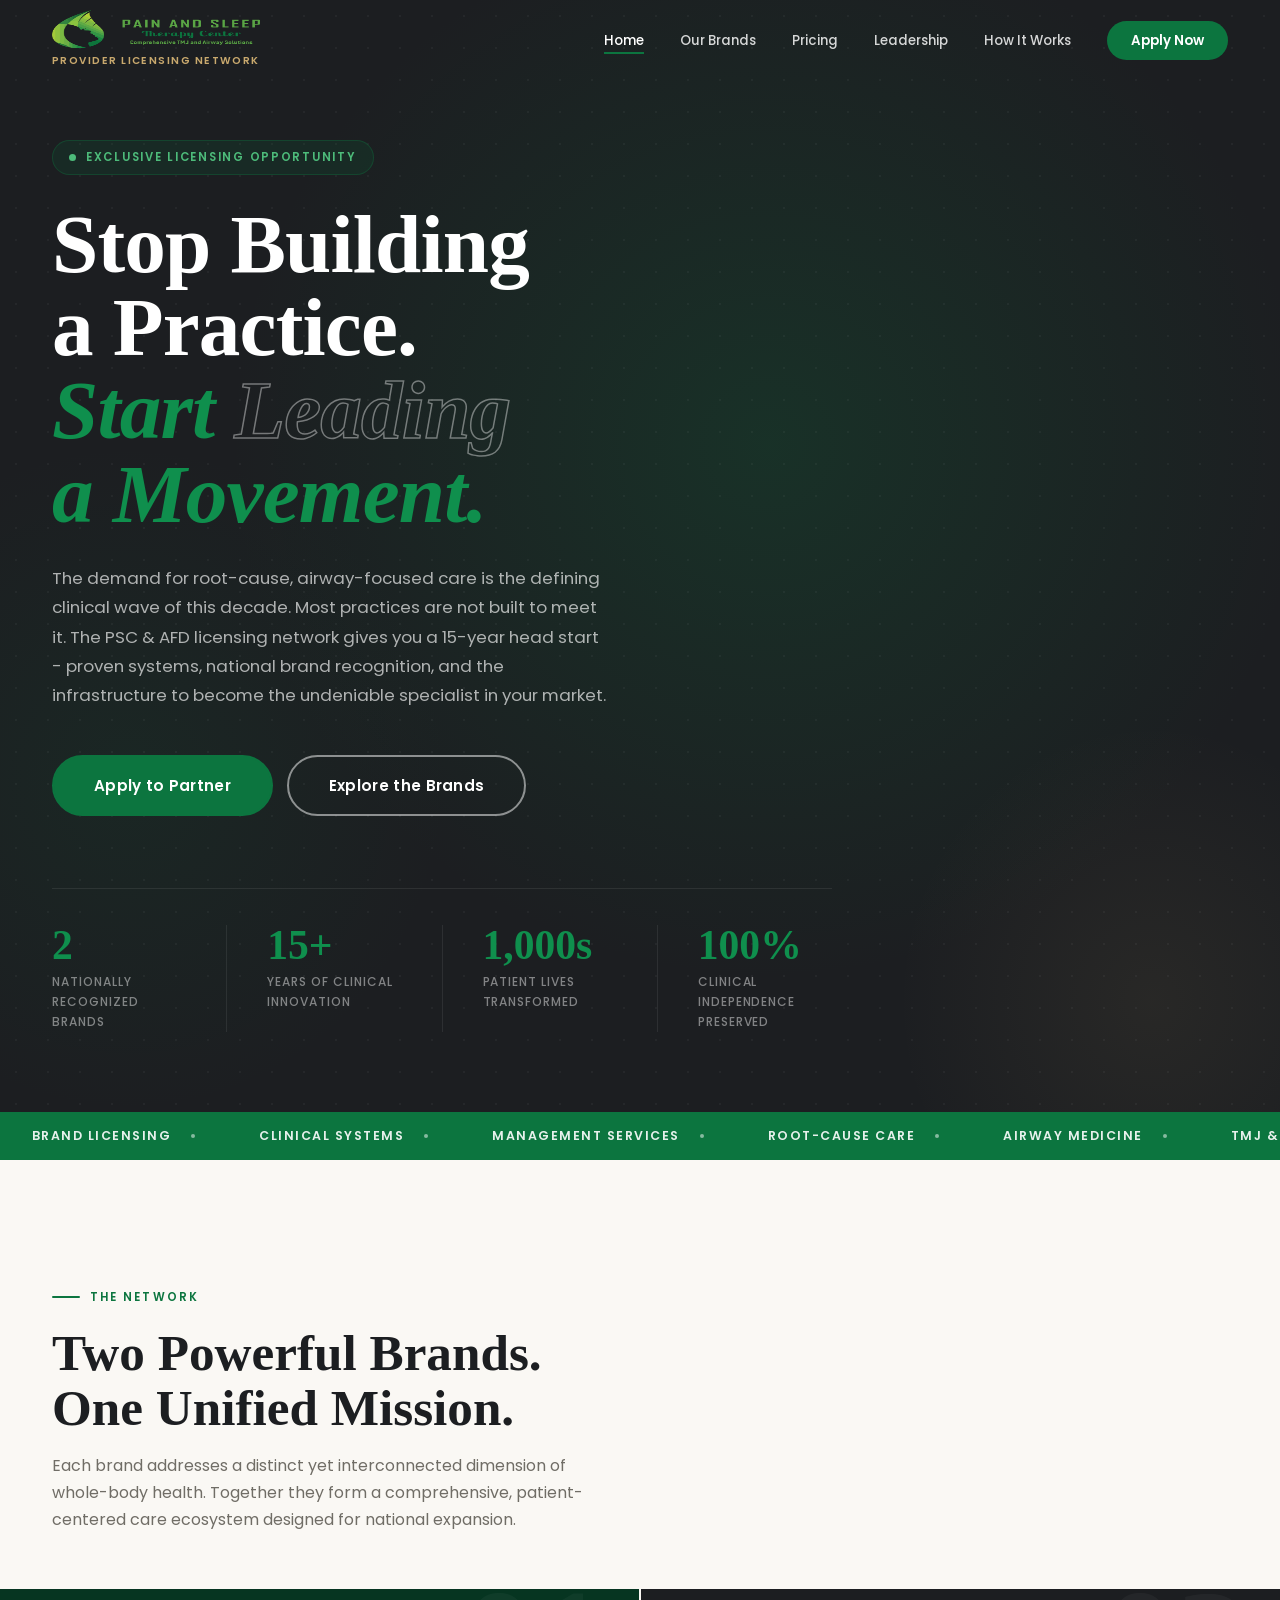
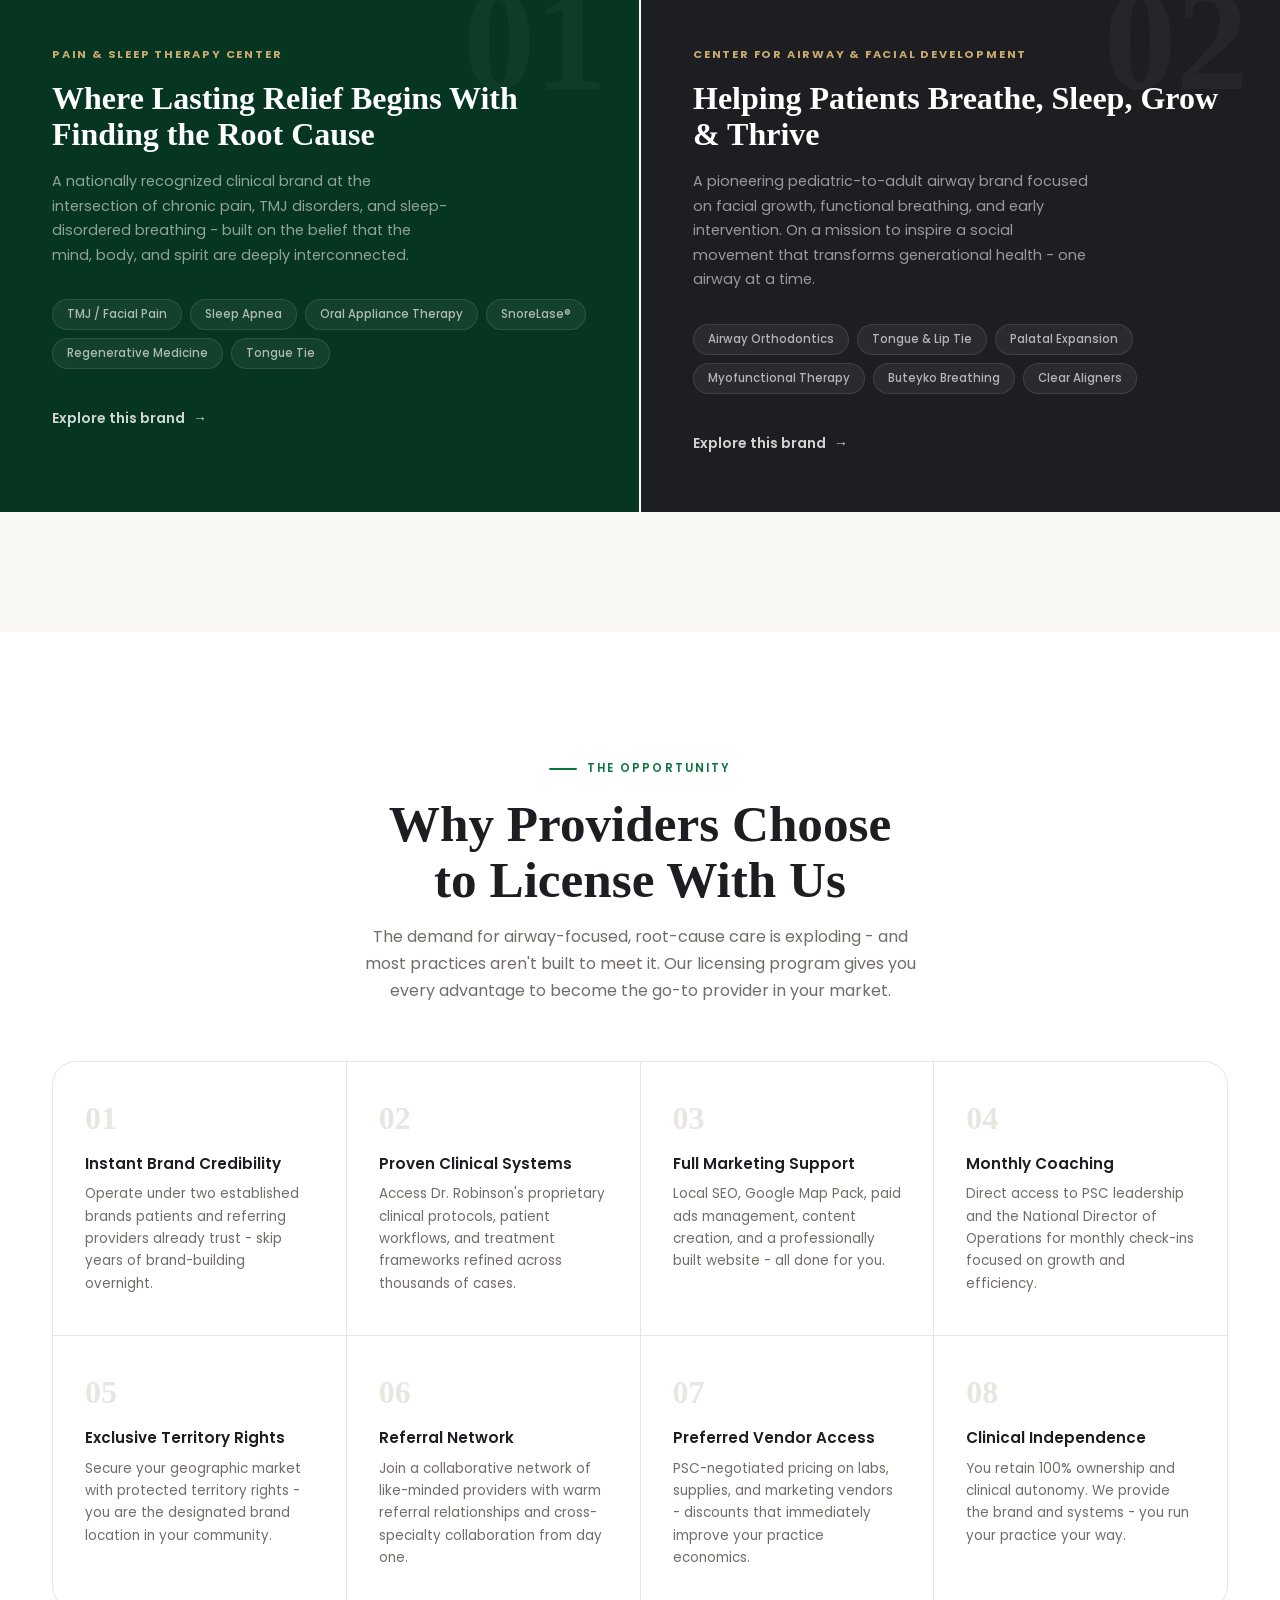
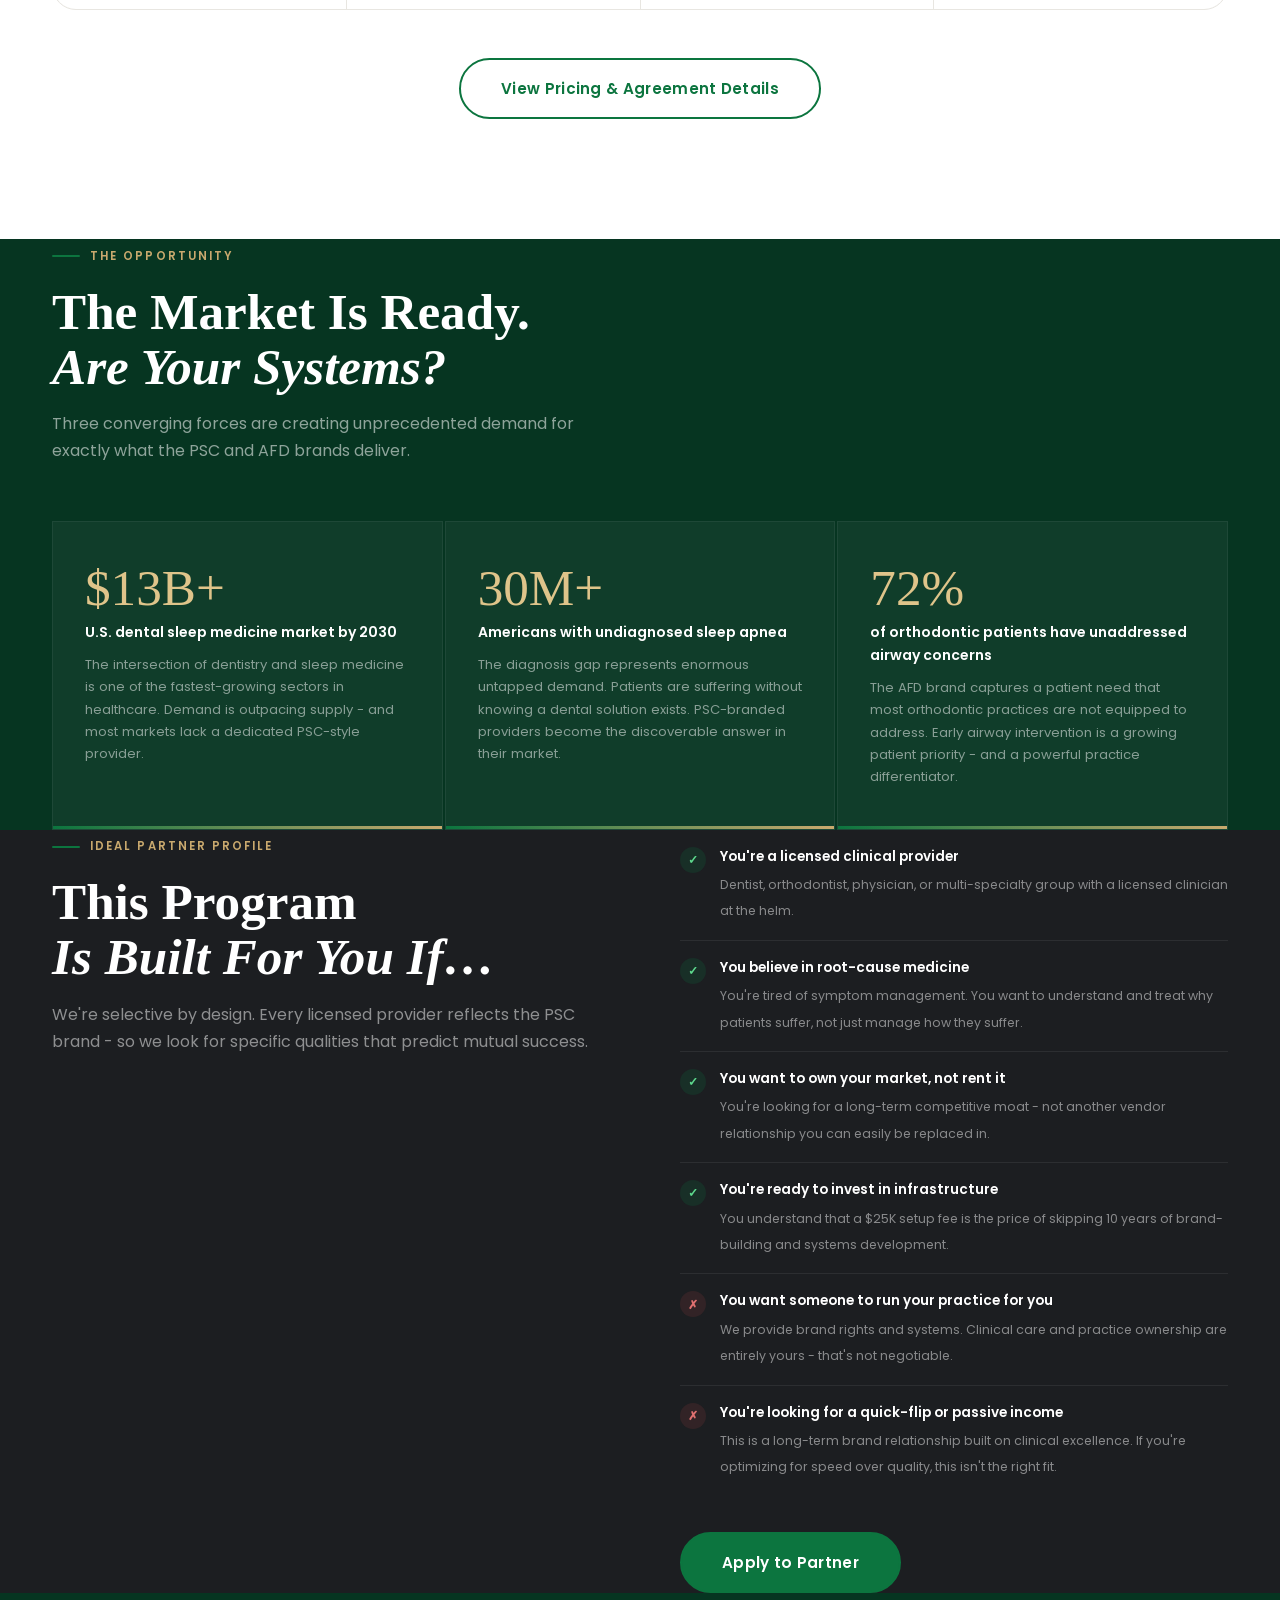
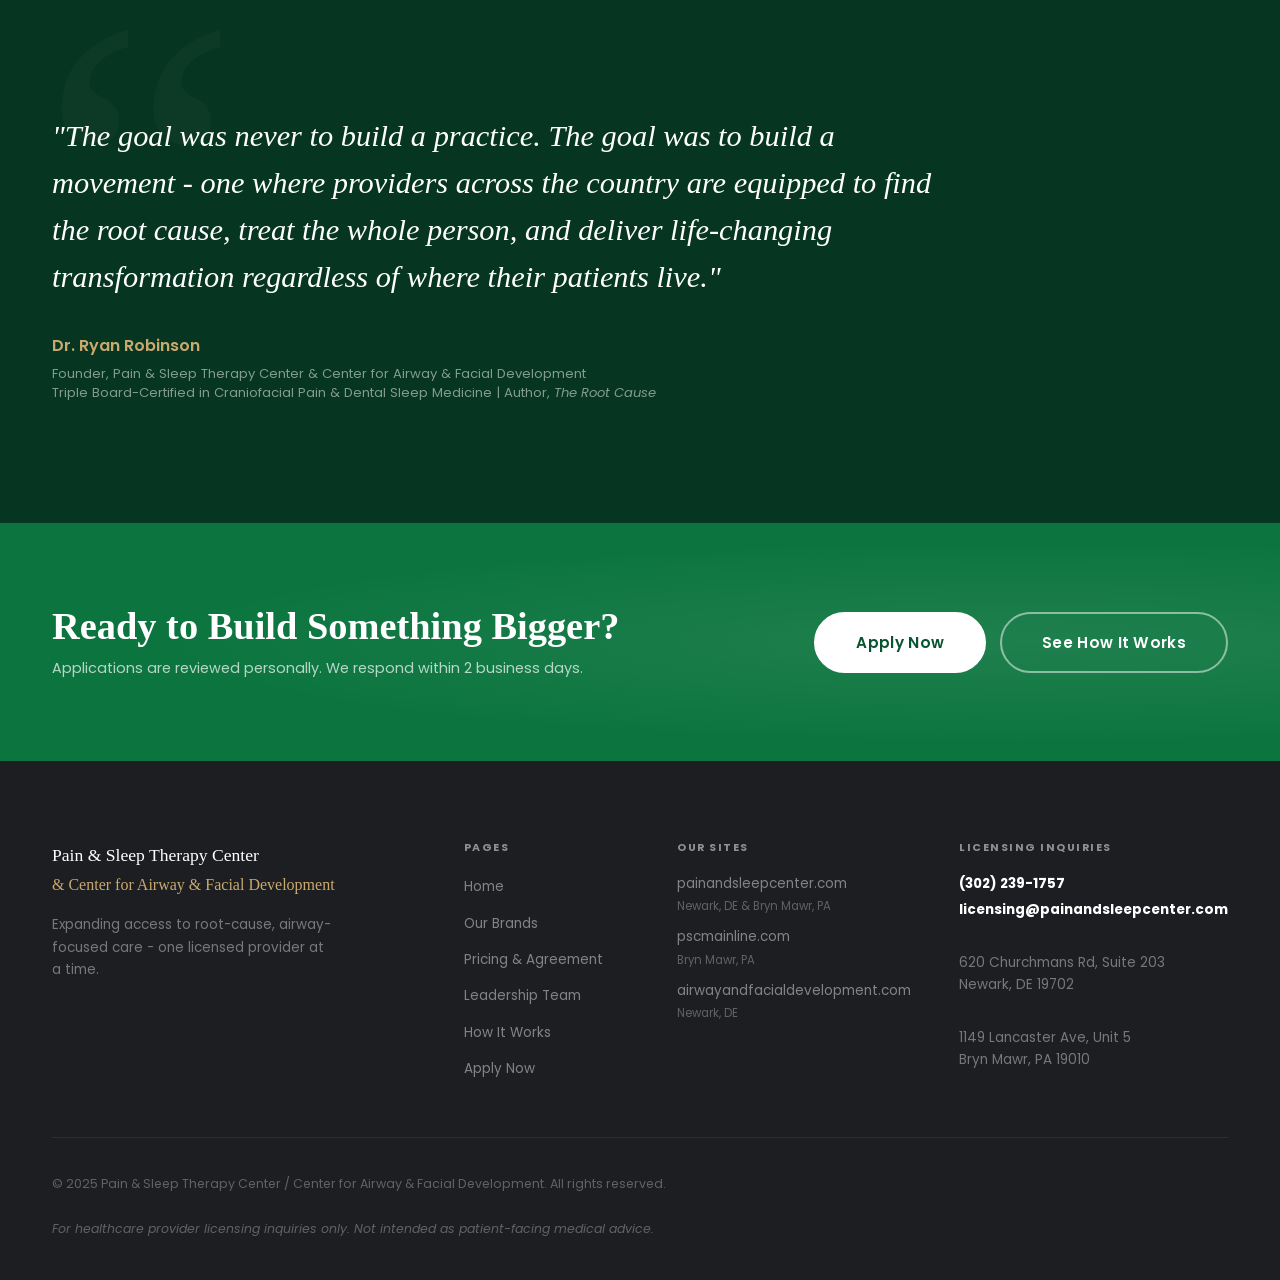
==== commit 5df7abb6: "Add real logo images to nav and brand sections site-wide https://claude.ai/code/session_01UGU7gqHinA" ====
--- a/index.html
+++ b/index.html
@@ -72,7 +72,7 @@
   <header class="site-header" id="siteHeader">
     <nav class="nav-inner">
       <a href="index.html" class="nav-logo">
-        <span class="nav-logo-text">Pain &amp; Sleep · AFD</span>
+        <img src="assets/logos/PSTC-logo-HZ-veins%20clear.PNG" alt="Pain &amp; Sleep Therapy Center" class="nav-logo-img">
         <span class="nav-logo-accent">Provider Licensing Network</span>
       </a>
       <ul class="nav-menu" id="navMenu">
--- a/css/styles.css
+++ b/css/styles.css
@@ -284,9 +284,20 @@
 .nav-logo {
   display: flex;
   flex-direction: column;
-  gap: 1px;
+  gap: 4px;
   flex-shrink: 0;
   text-decoration: none;
+}
+.nav-logo-img {
+  height: 38px;
+  width: auto;
+  display: block;
+}
+.brand-section-logo {
+  max-height: 72px;
+  width: auto;
+  display: block;
+  margin-bottom: 18px;
 }
 .nav-logo-text {
   font-family: var(--font-display);
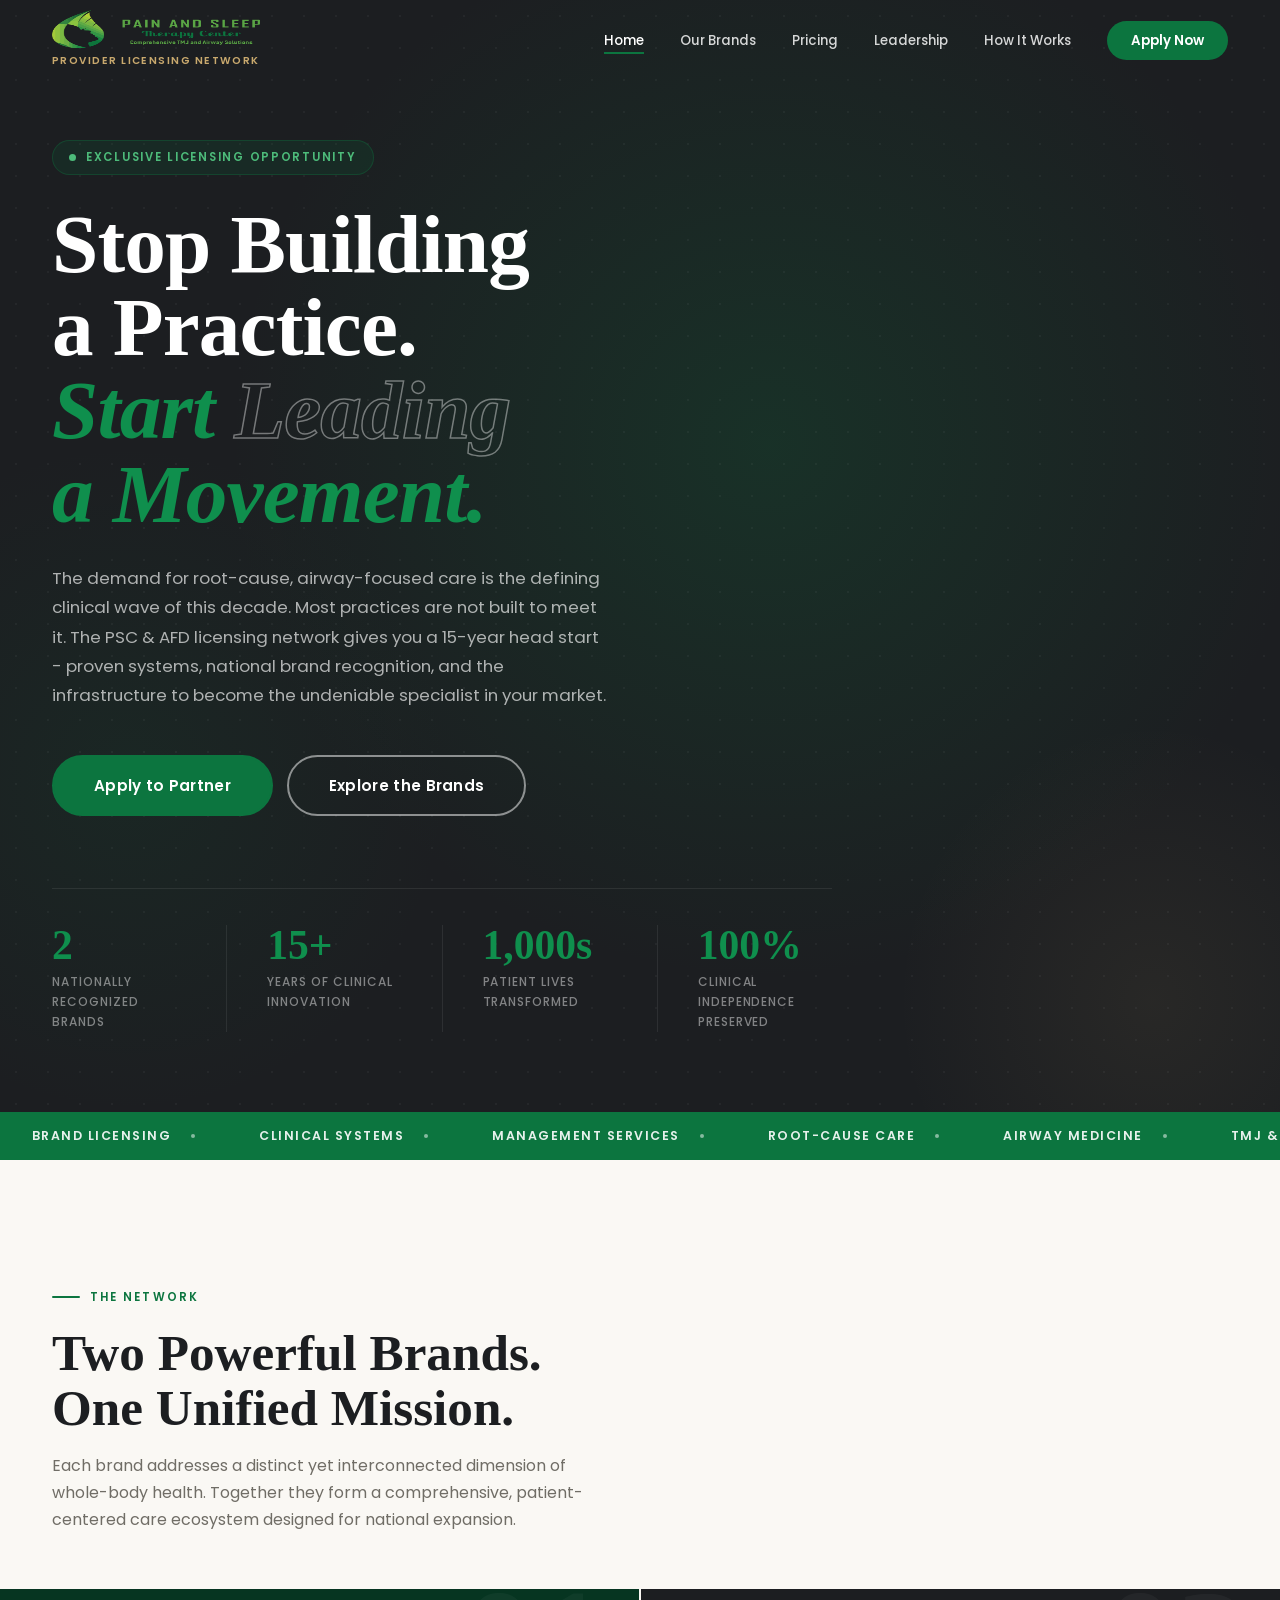
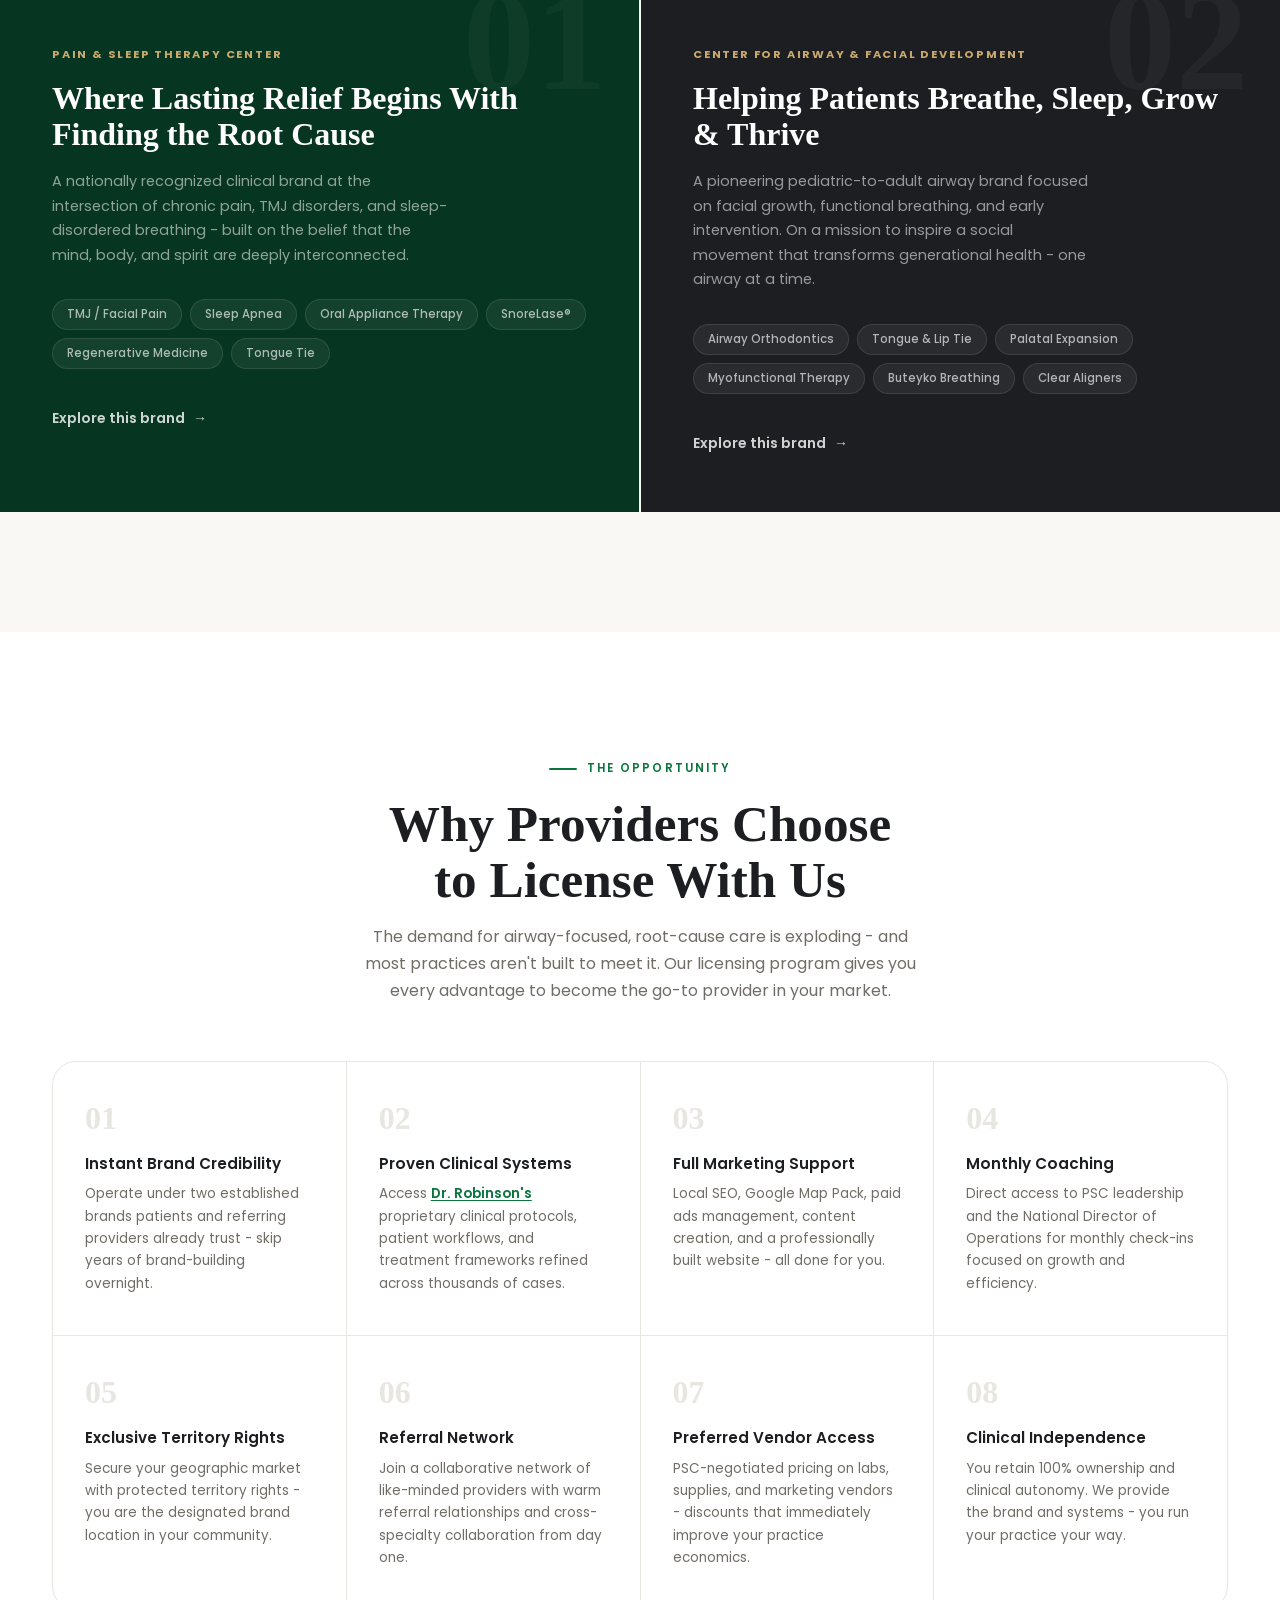
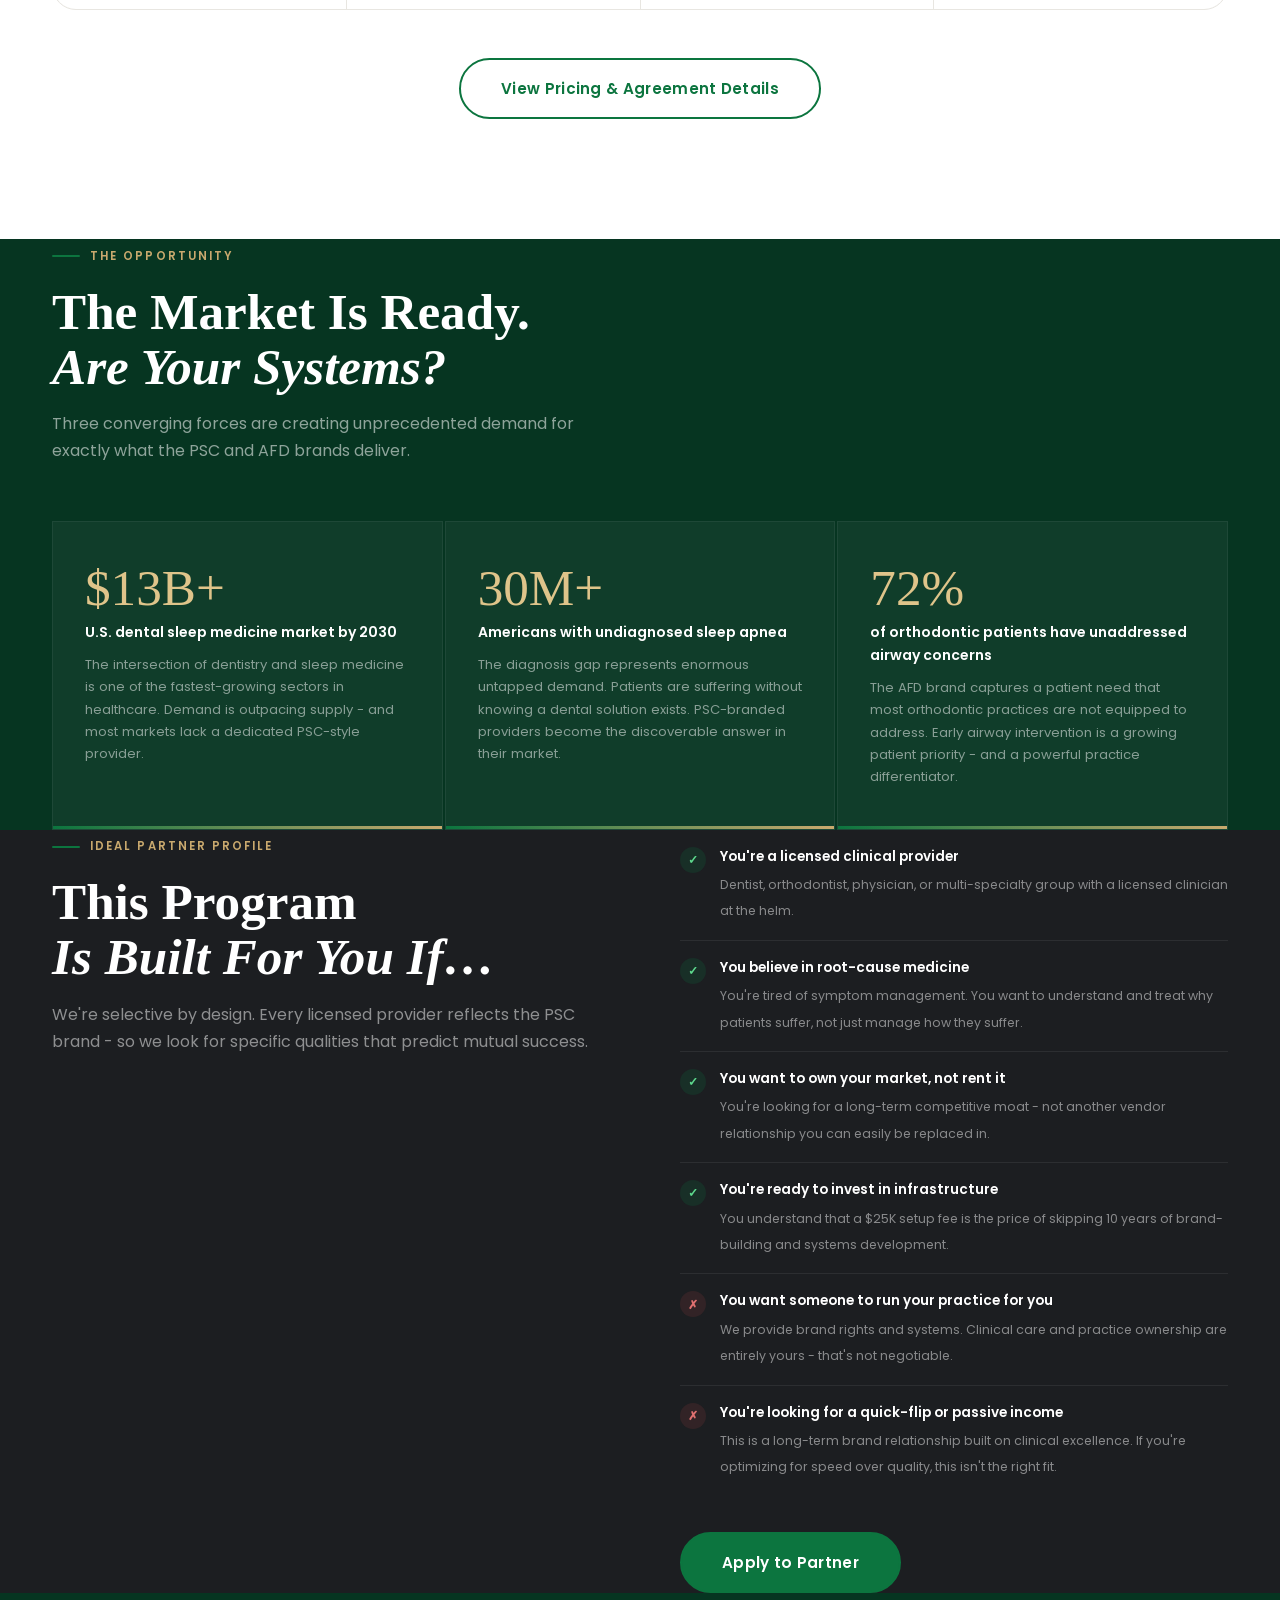
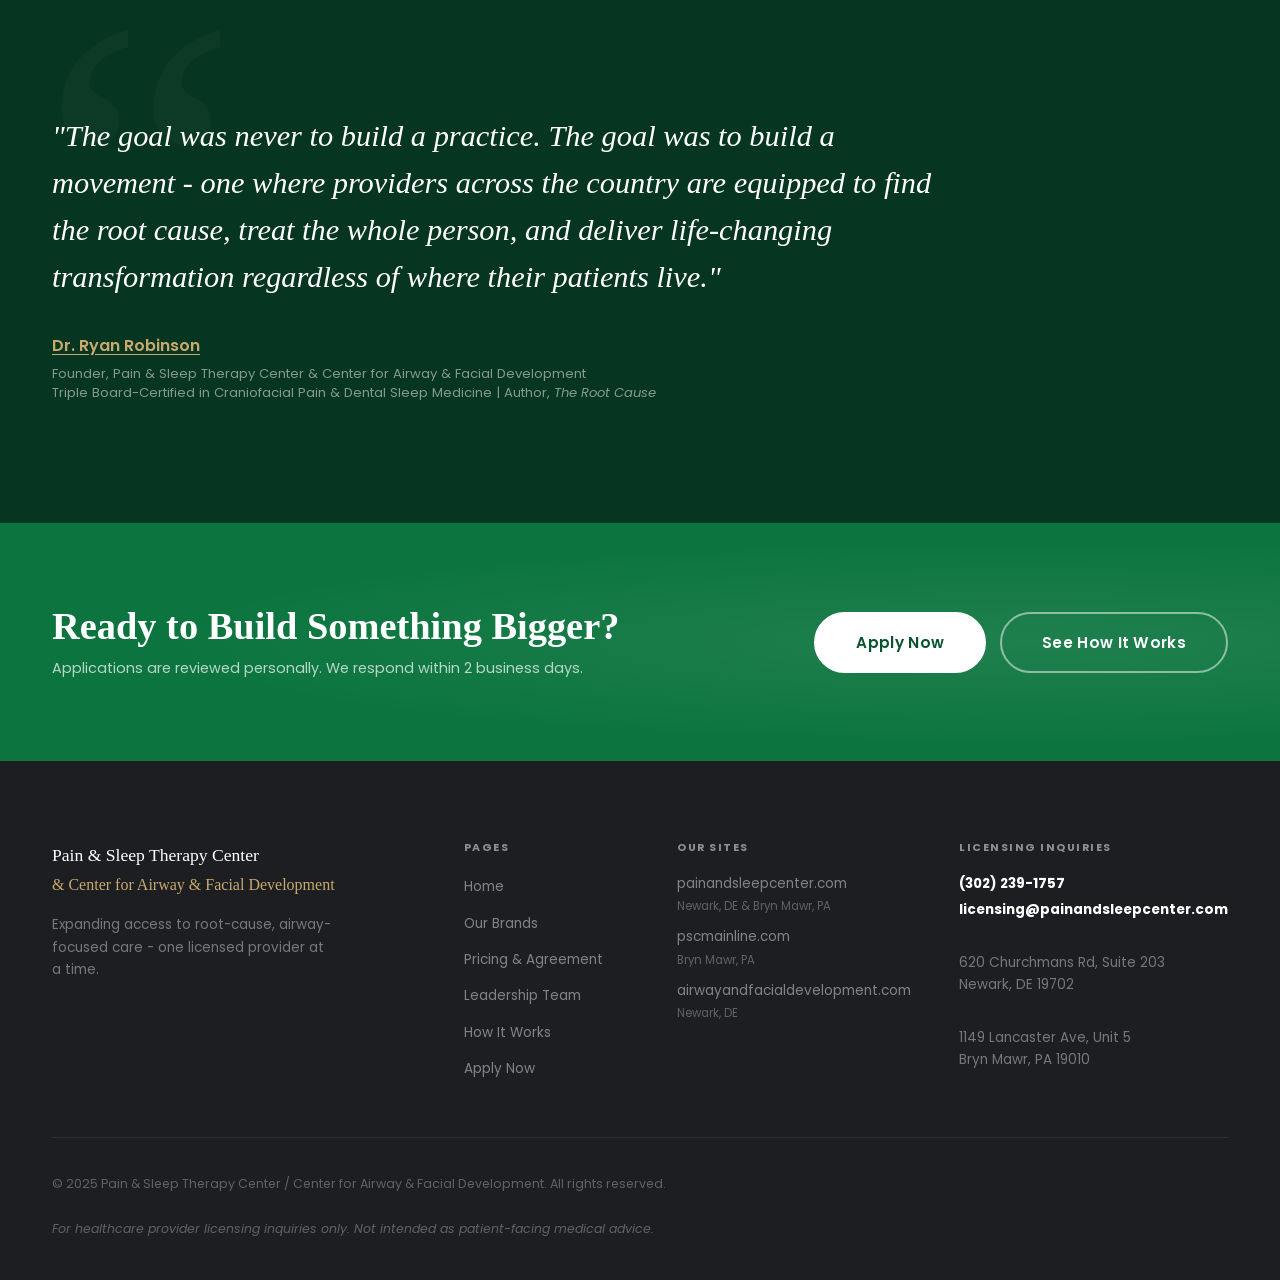
==== commit d2f274ce: "Link Dr. Robinson mentions to his personal brand site Founder quote attribution, Proven Clinical Sys" ====
--- a/index.html
+++ b/index.html
@@ -221,7 +221,7 @@
           <div class="why-item reveal reveal-delay-1">
             <div class="why-item-num">02</div>
             <h4>Proven Clinical Systems</h4>
-            <p>Access Dr. Robinson's proprietary clinical protocols, patient workflows, and treatment frameworks refined across thousands of cases.</p>
+            <p>Access <a href="https://dr-ryan-robinson.netlify.app/about.html" style="color:var(--green); font-weight:600; text-decoration:underline; text-underline-offset:2px;">Dr. Robinson's</a> proprietary clinical protocols, patient workflows, and treatment frameworks refined across thousands of cases.</p>
           </div>
           <div class="why-item reveal reveal-delay-2">
             <div class="why-item-num">03</div>
@@ -362,7 +362,7 @@
           regardless of where their patients live."
         </blockquote>
         <div class="quote-cite reveal reveal-delay-1">
-          <strong>Dr. Ryan Robinson</strong>
+          <strong><a href="https://dr-ryan-robinson.netlify.app/about.html" style="color:inherit; text-decoration:underline; text-underline-offset:3px;">Dr. Ryan Robinson</a></strong>
           <span>Founder, Pain &amp; Sleep Therapy Center &amp; Center for Airway &amp; Facial Development</span>
           <span>Triple Board-Certified in Craniofacial Pain &amp; Dental Sleep Medicine | Author, <em>The Root Cause</em></span>
         </div>
